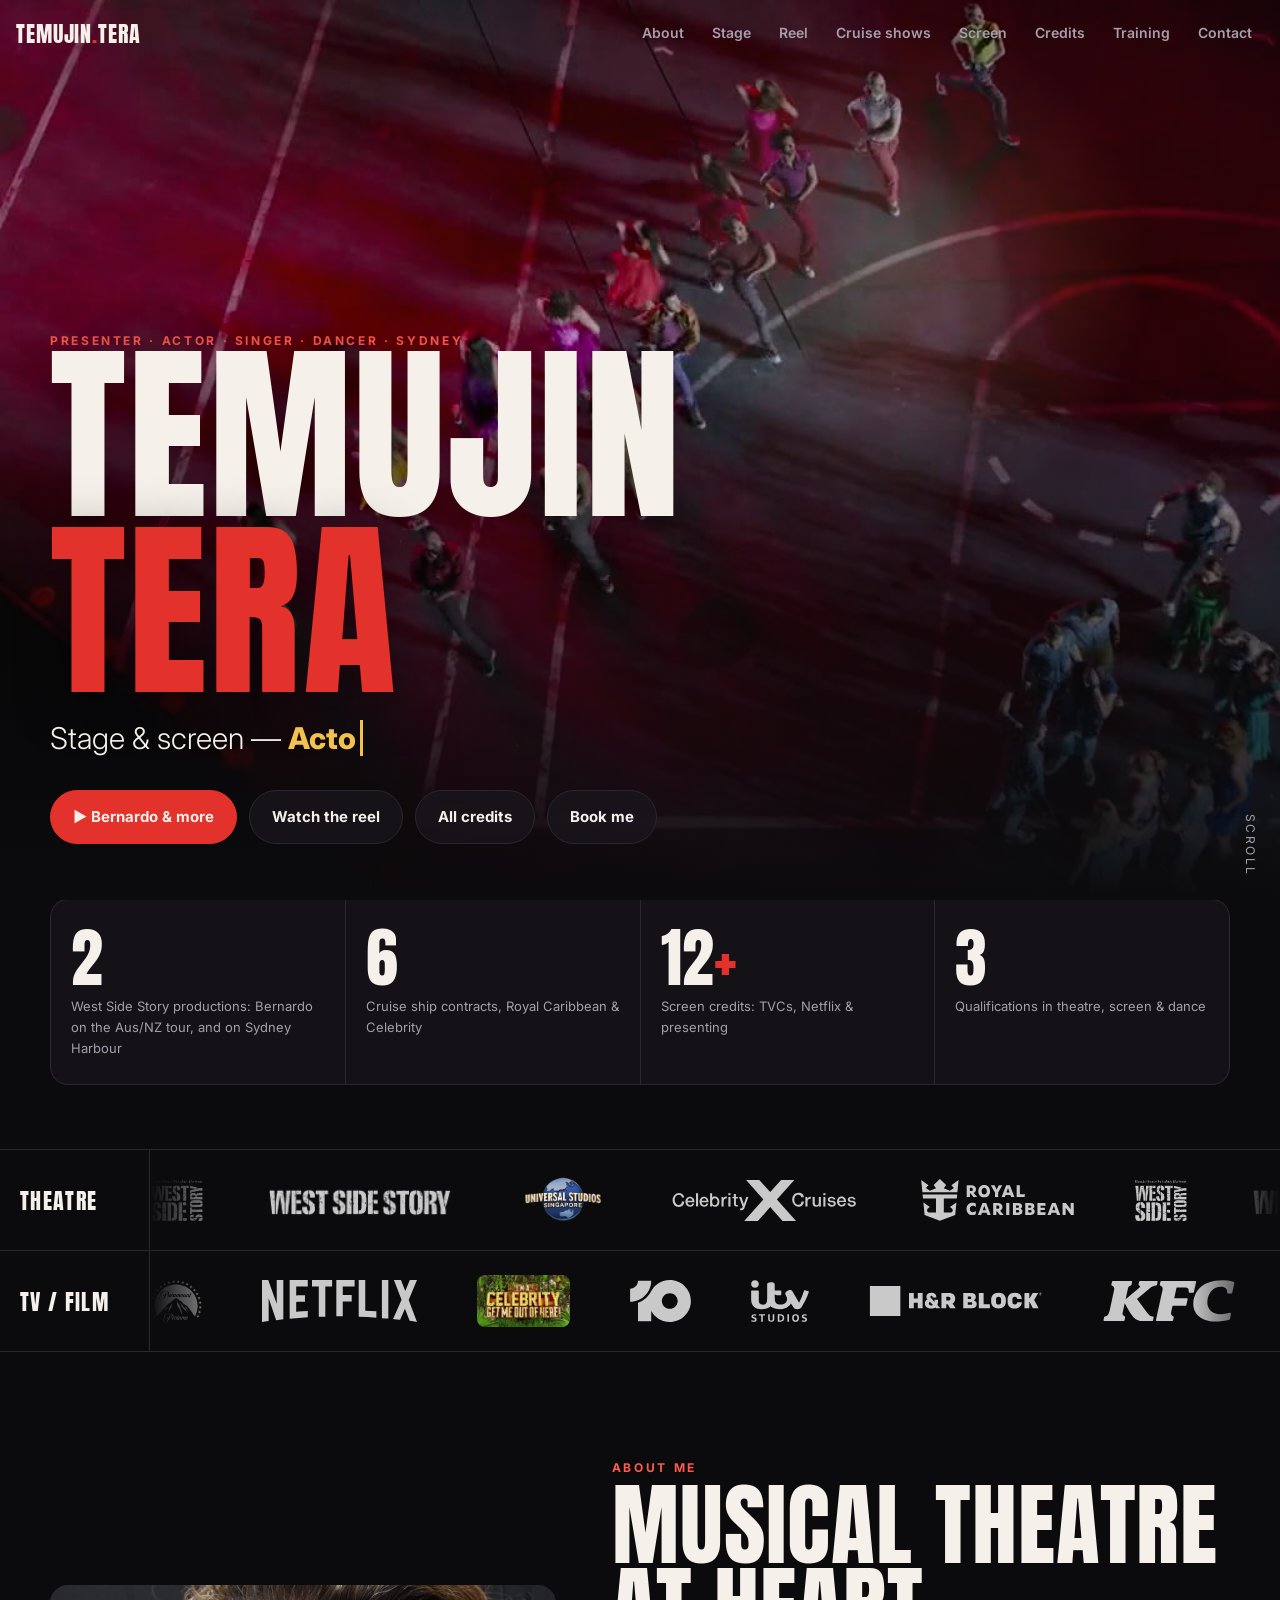
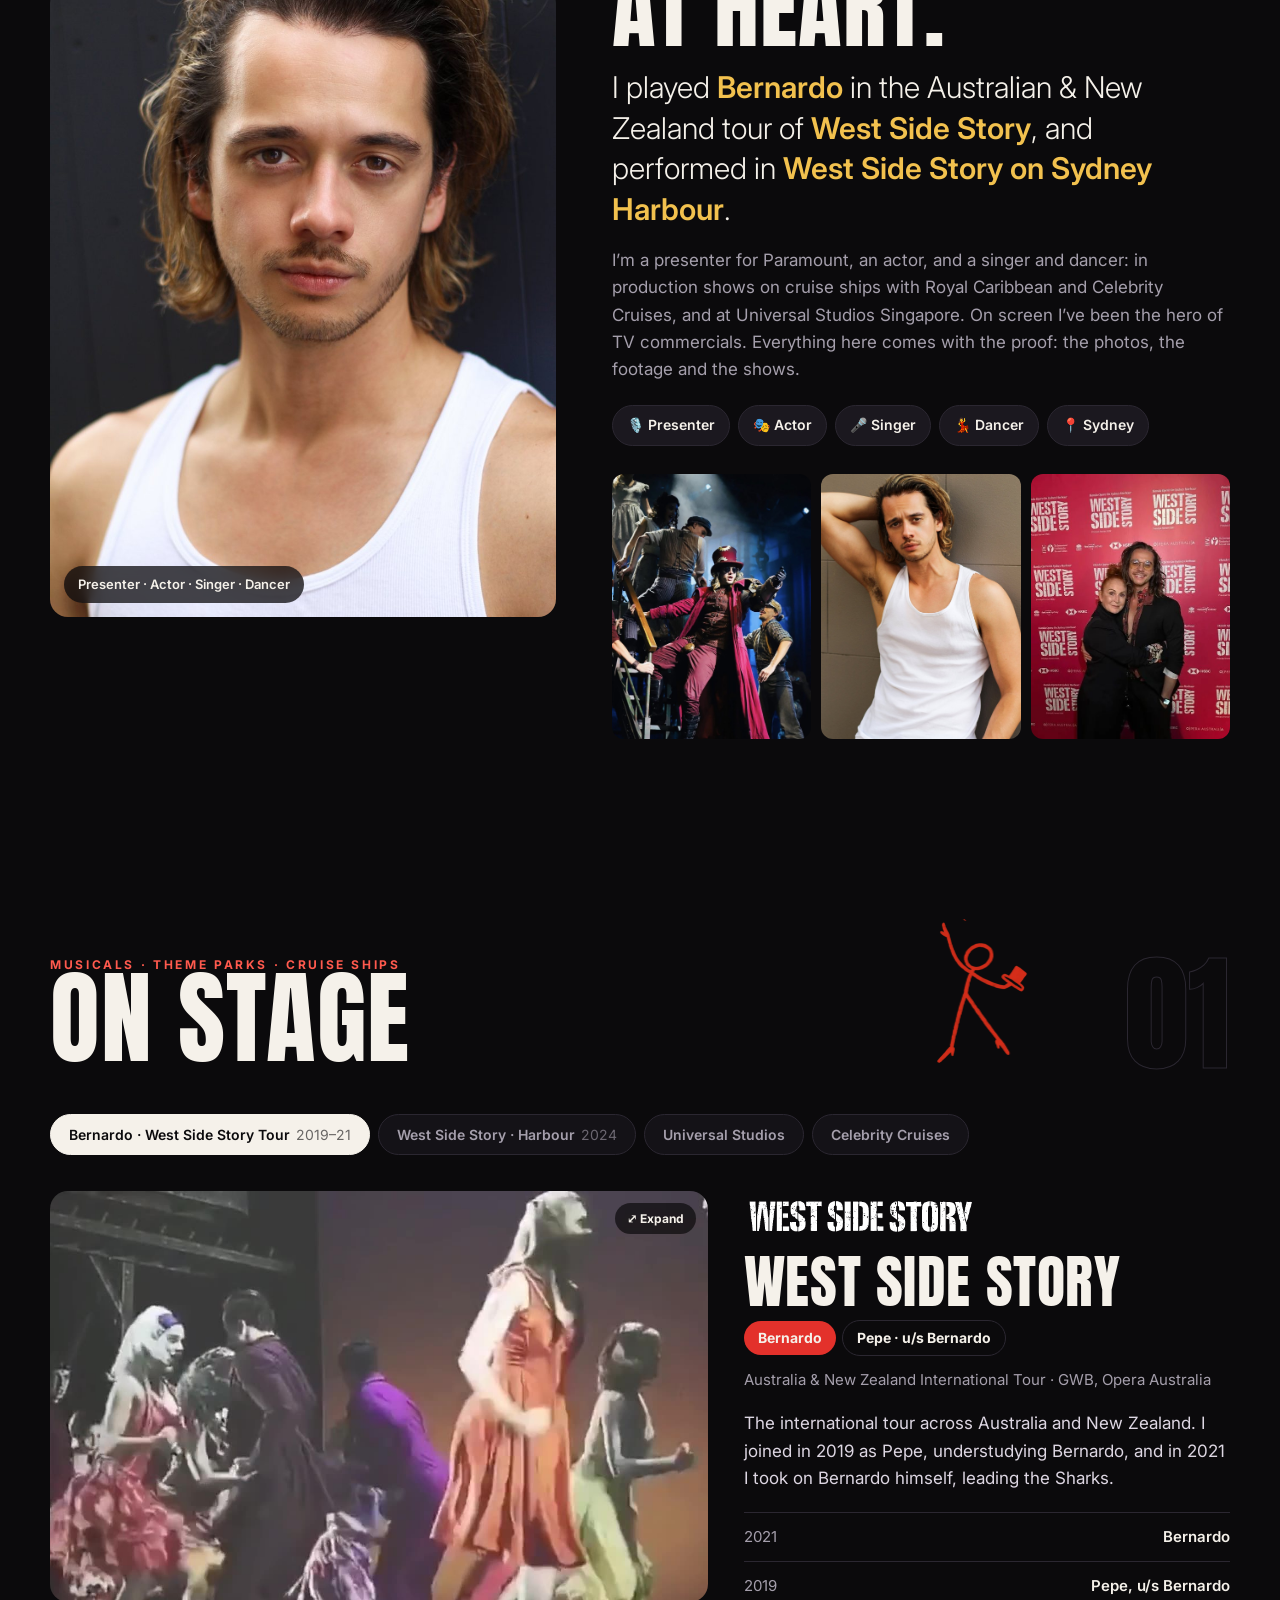
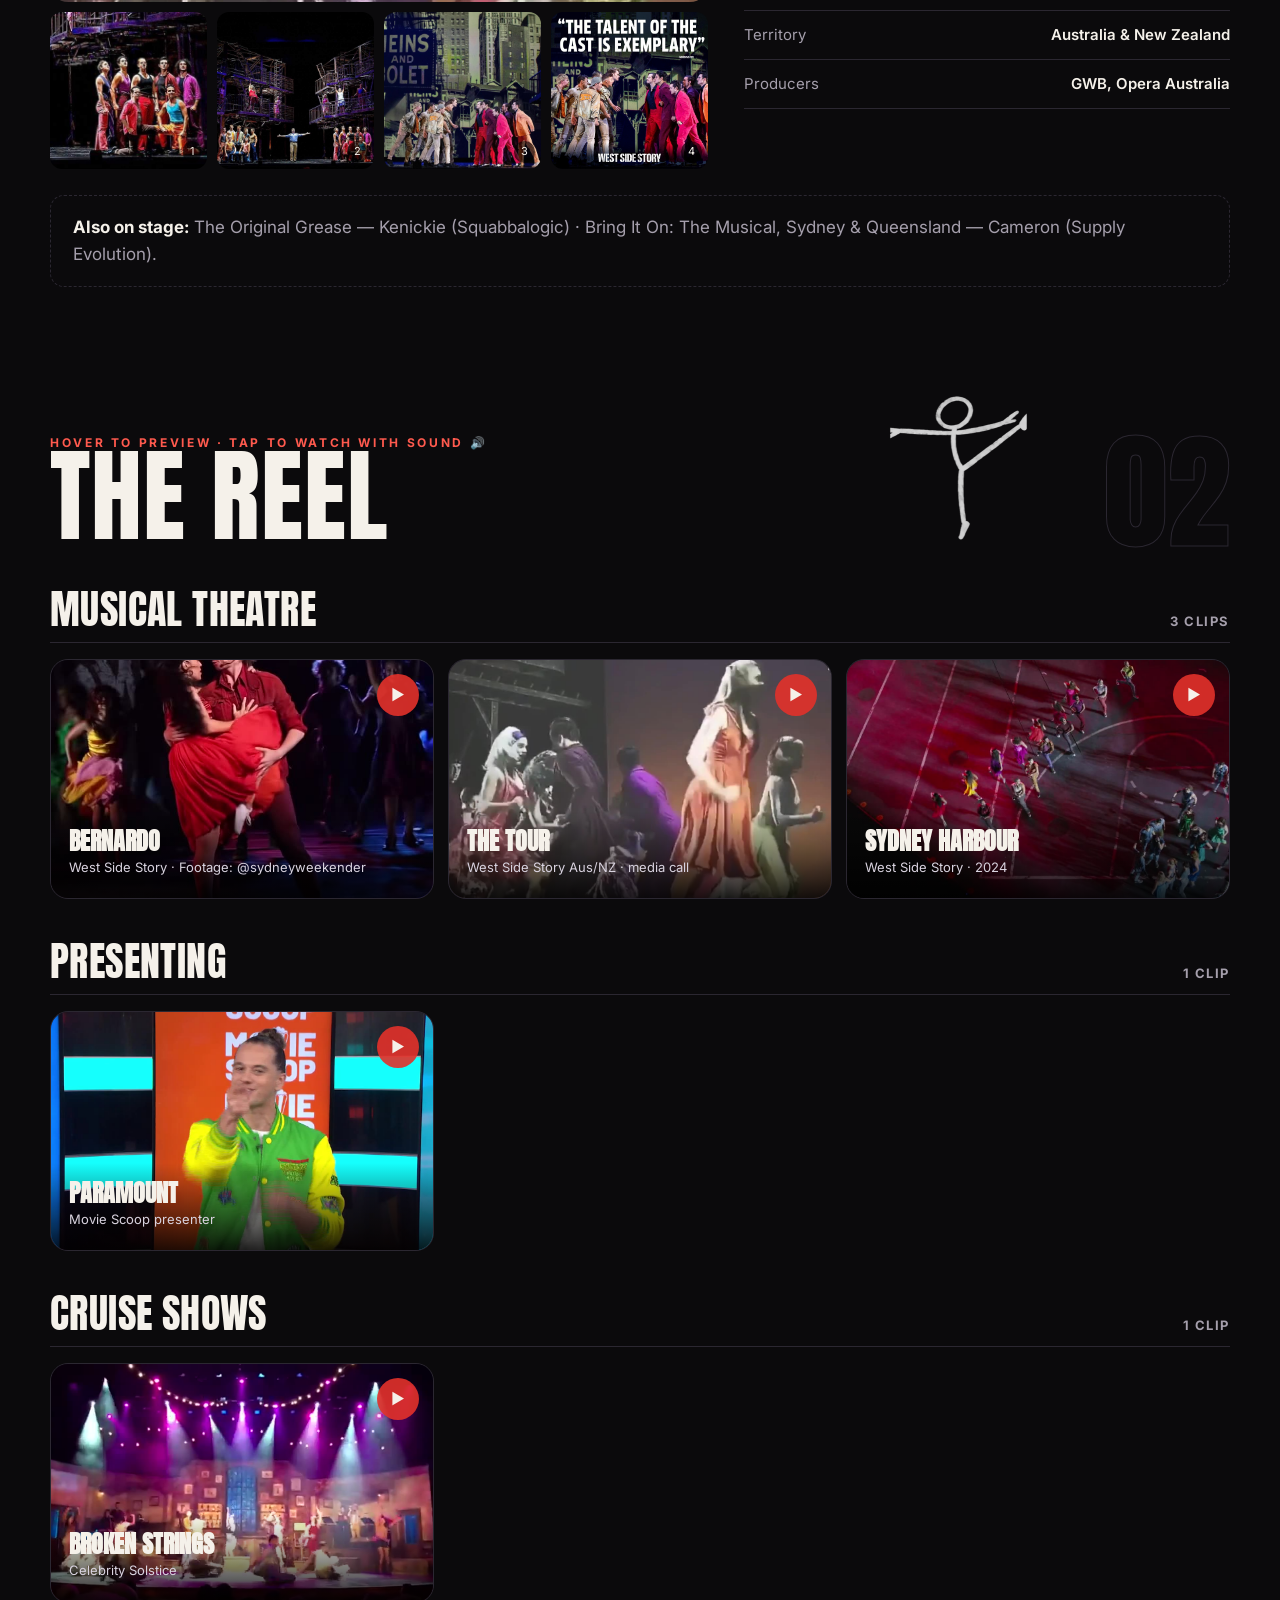
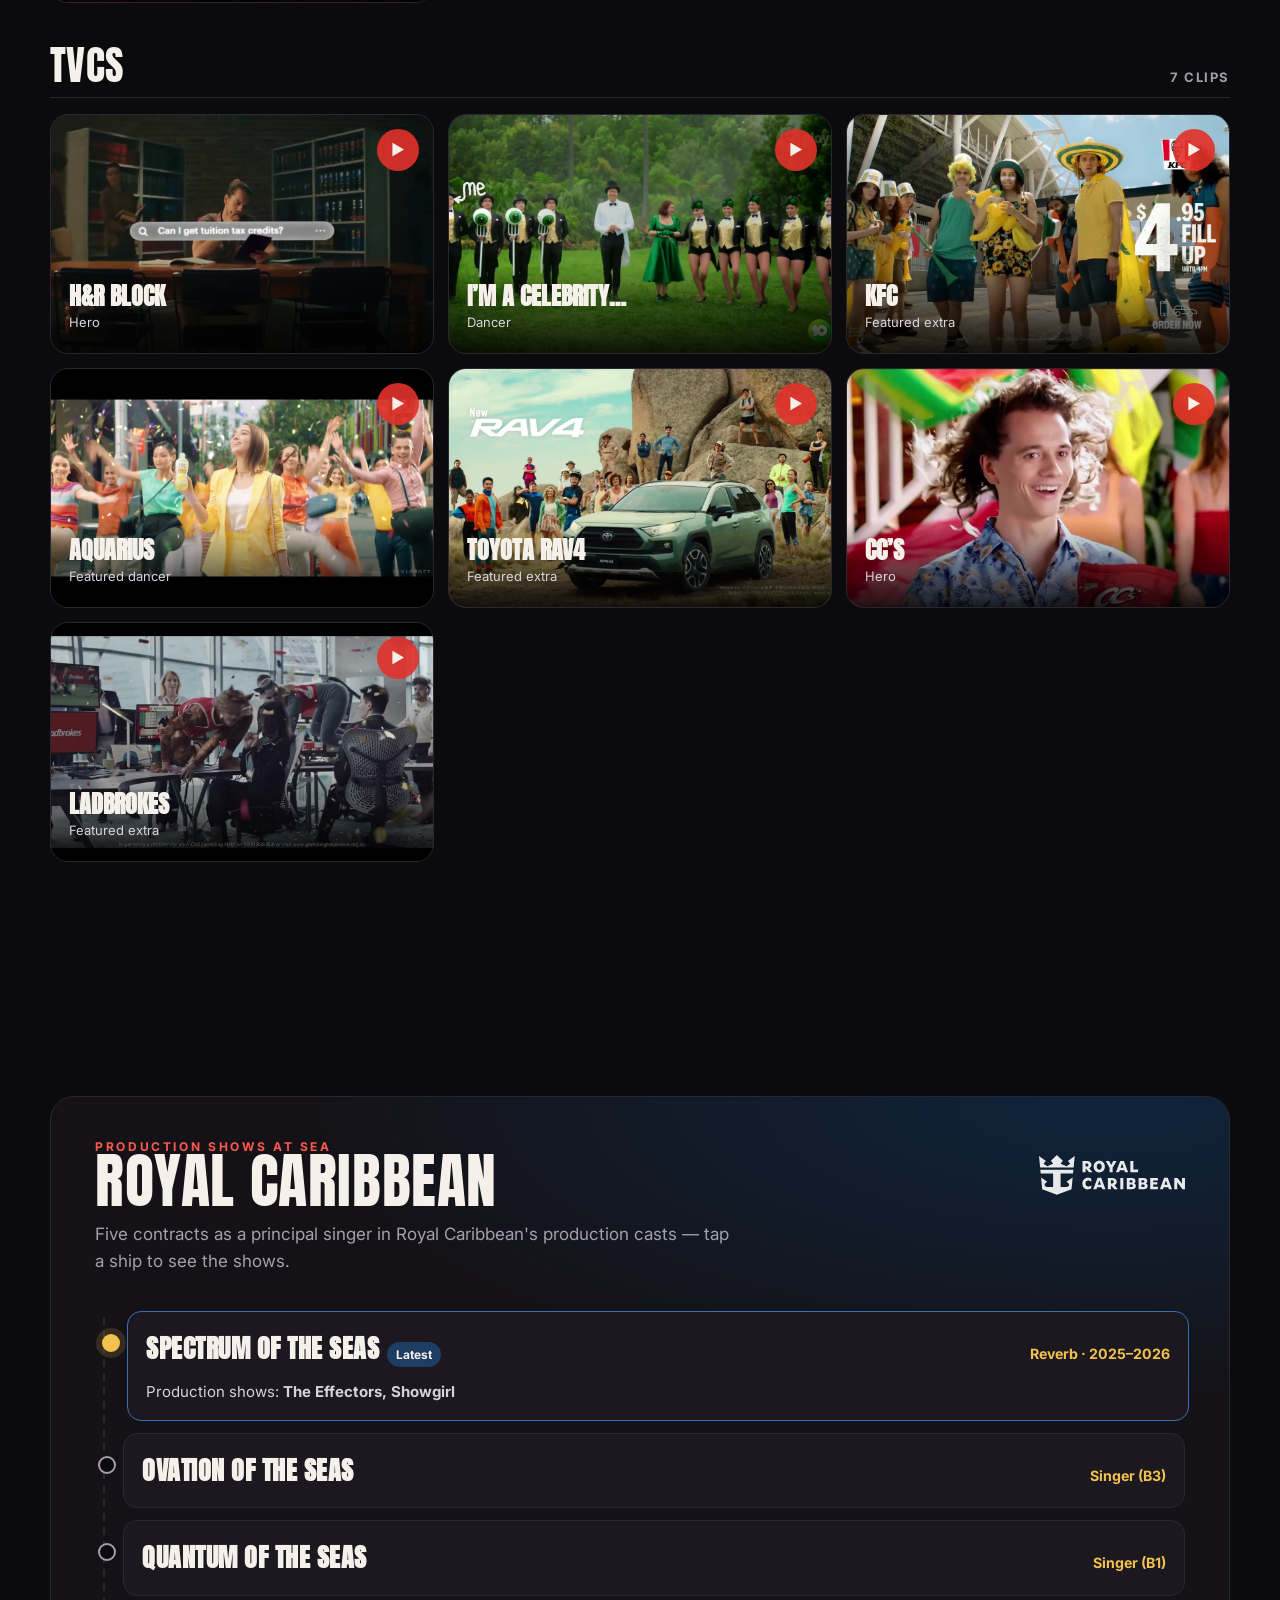
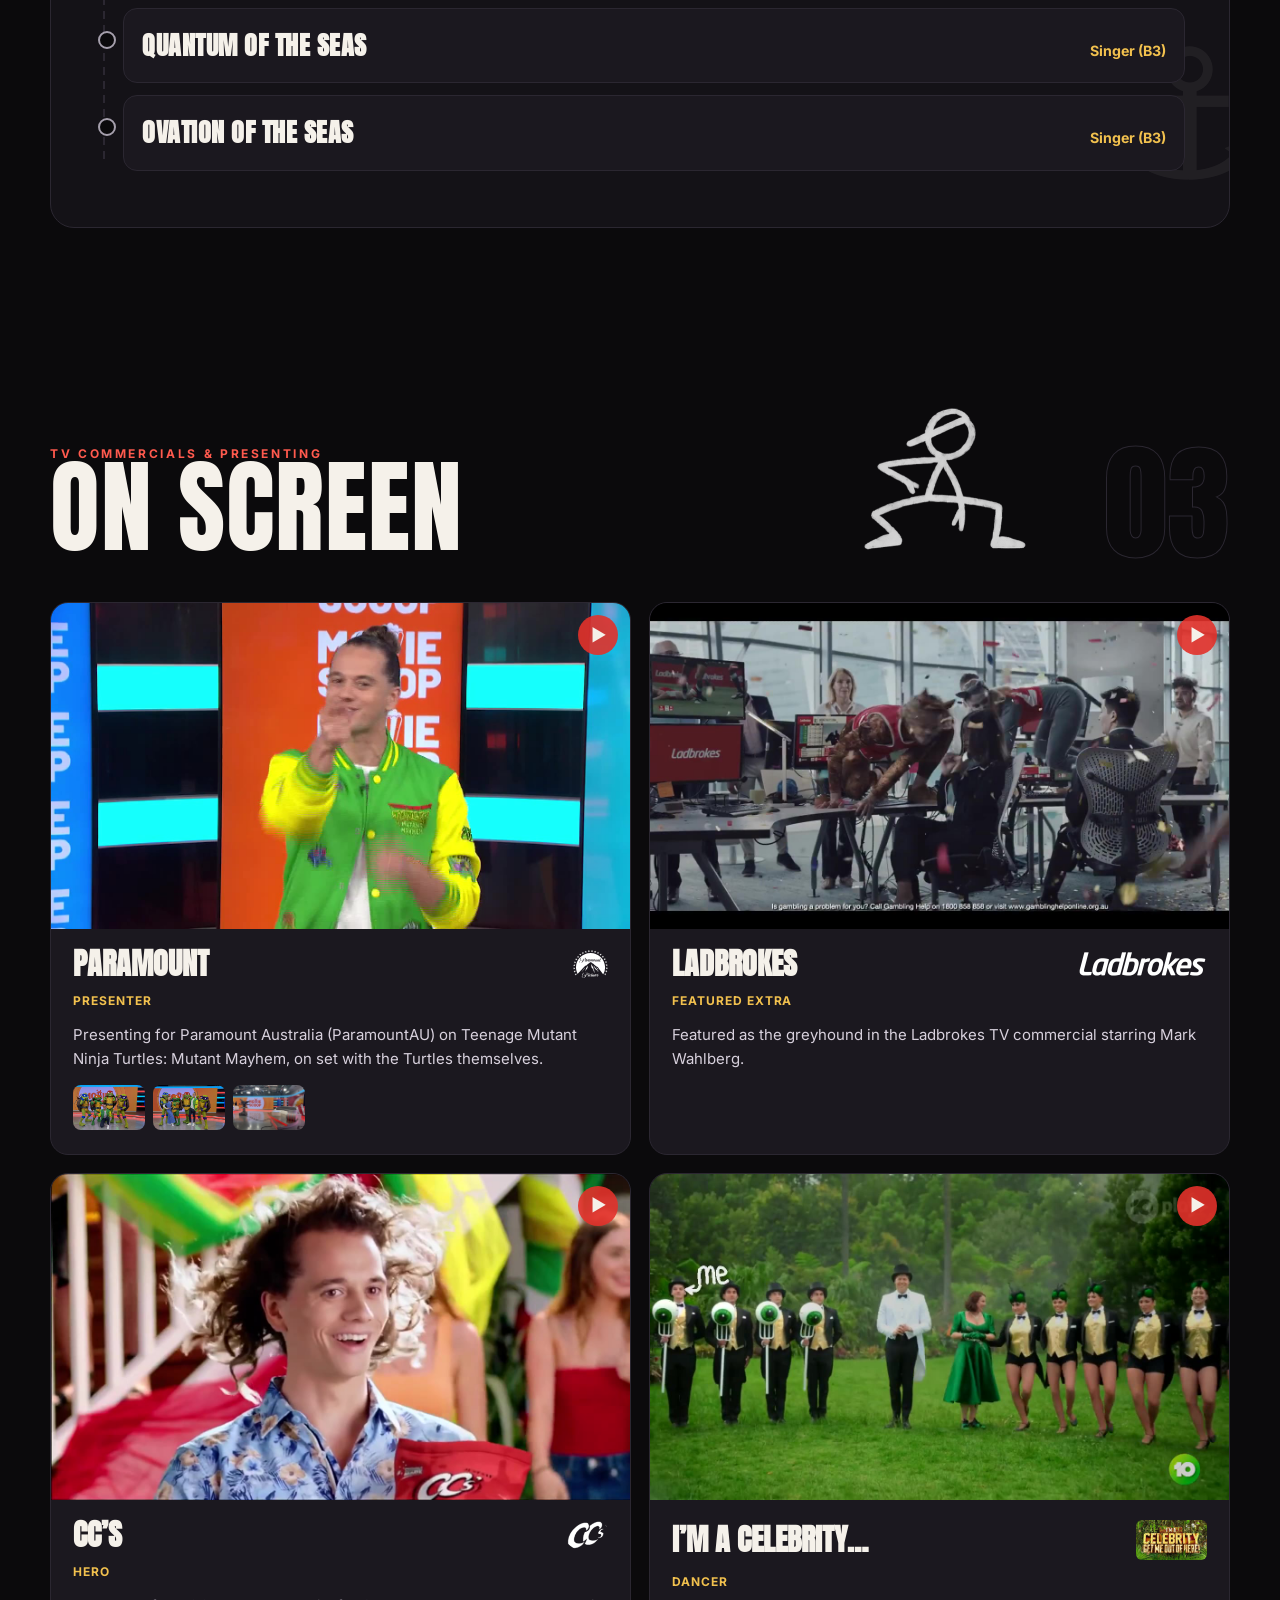
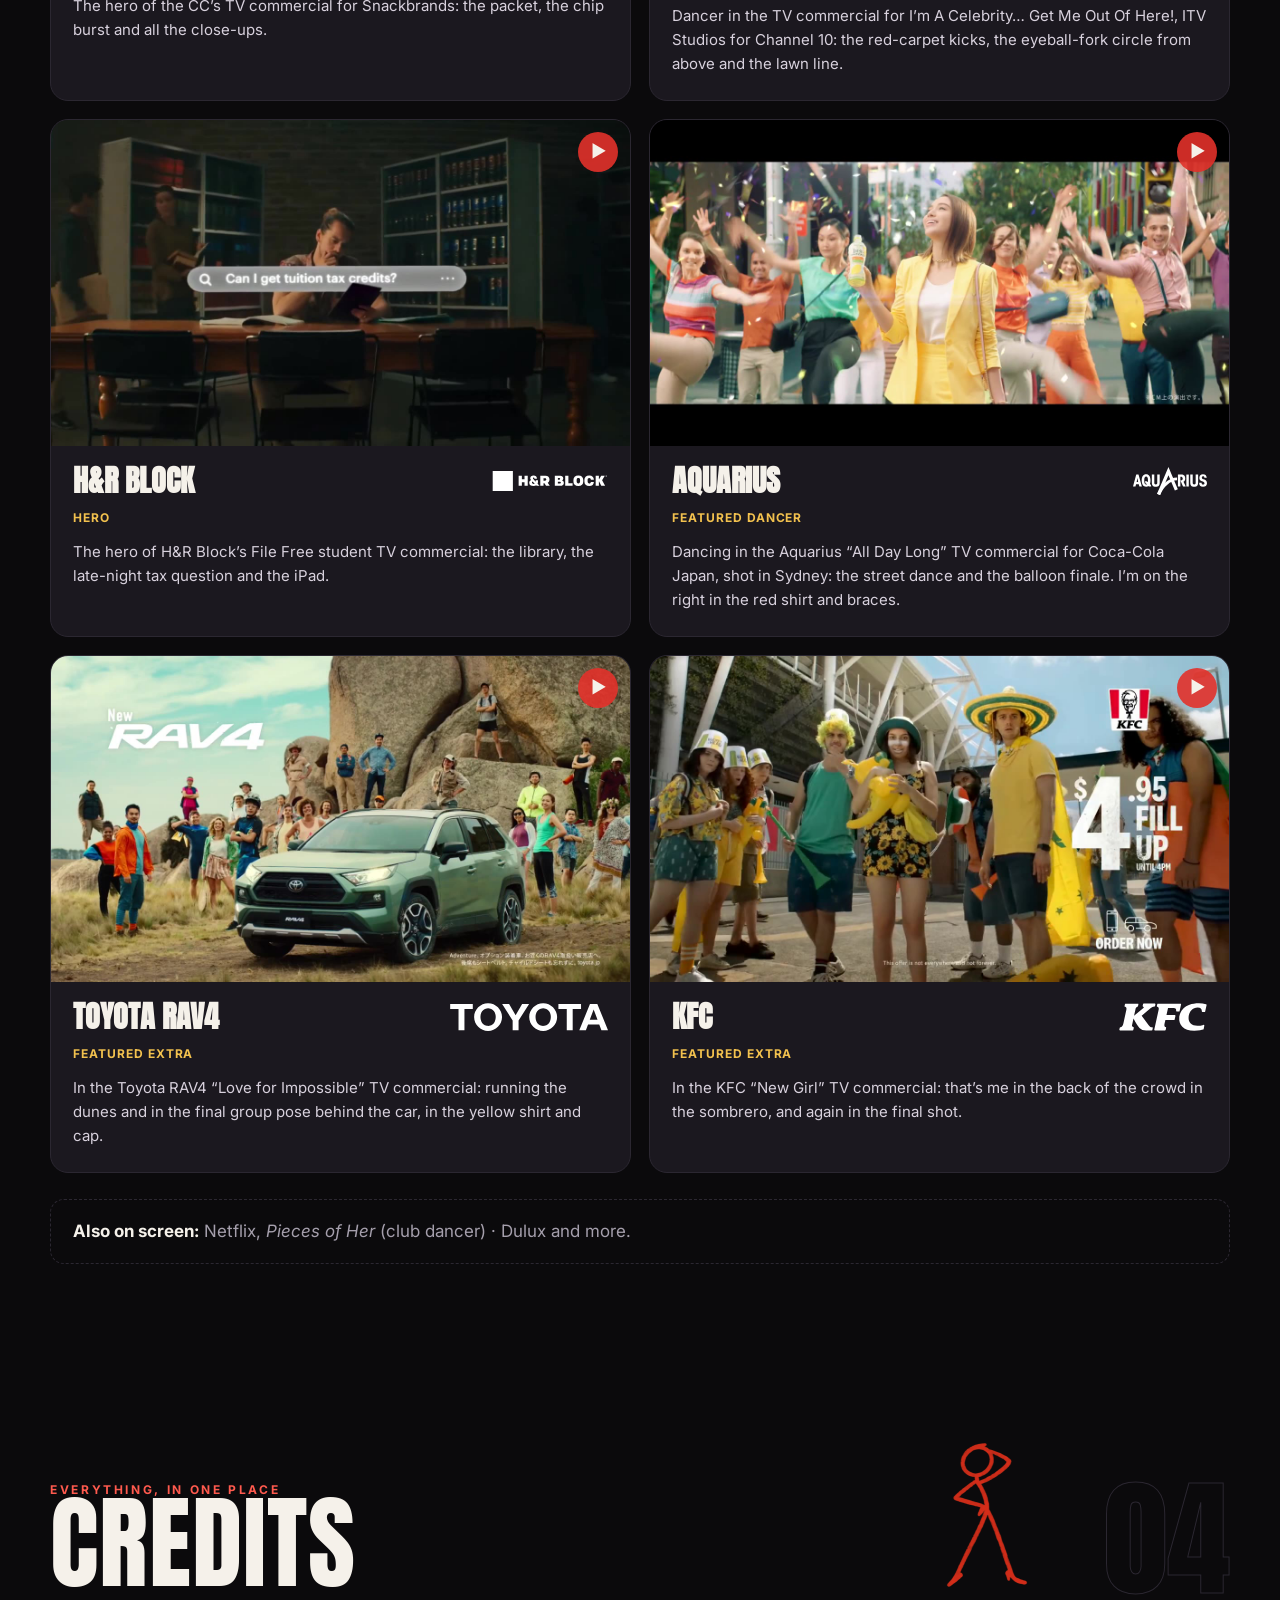
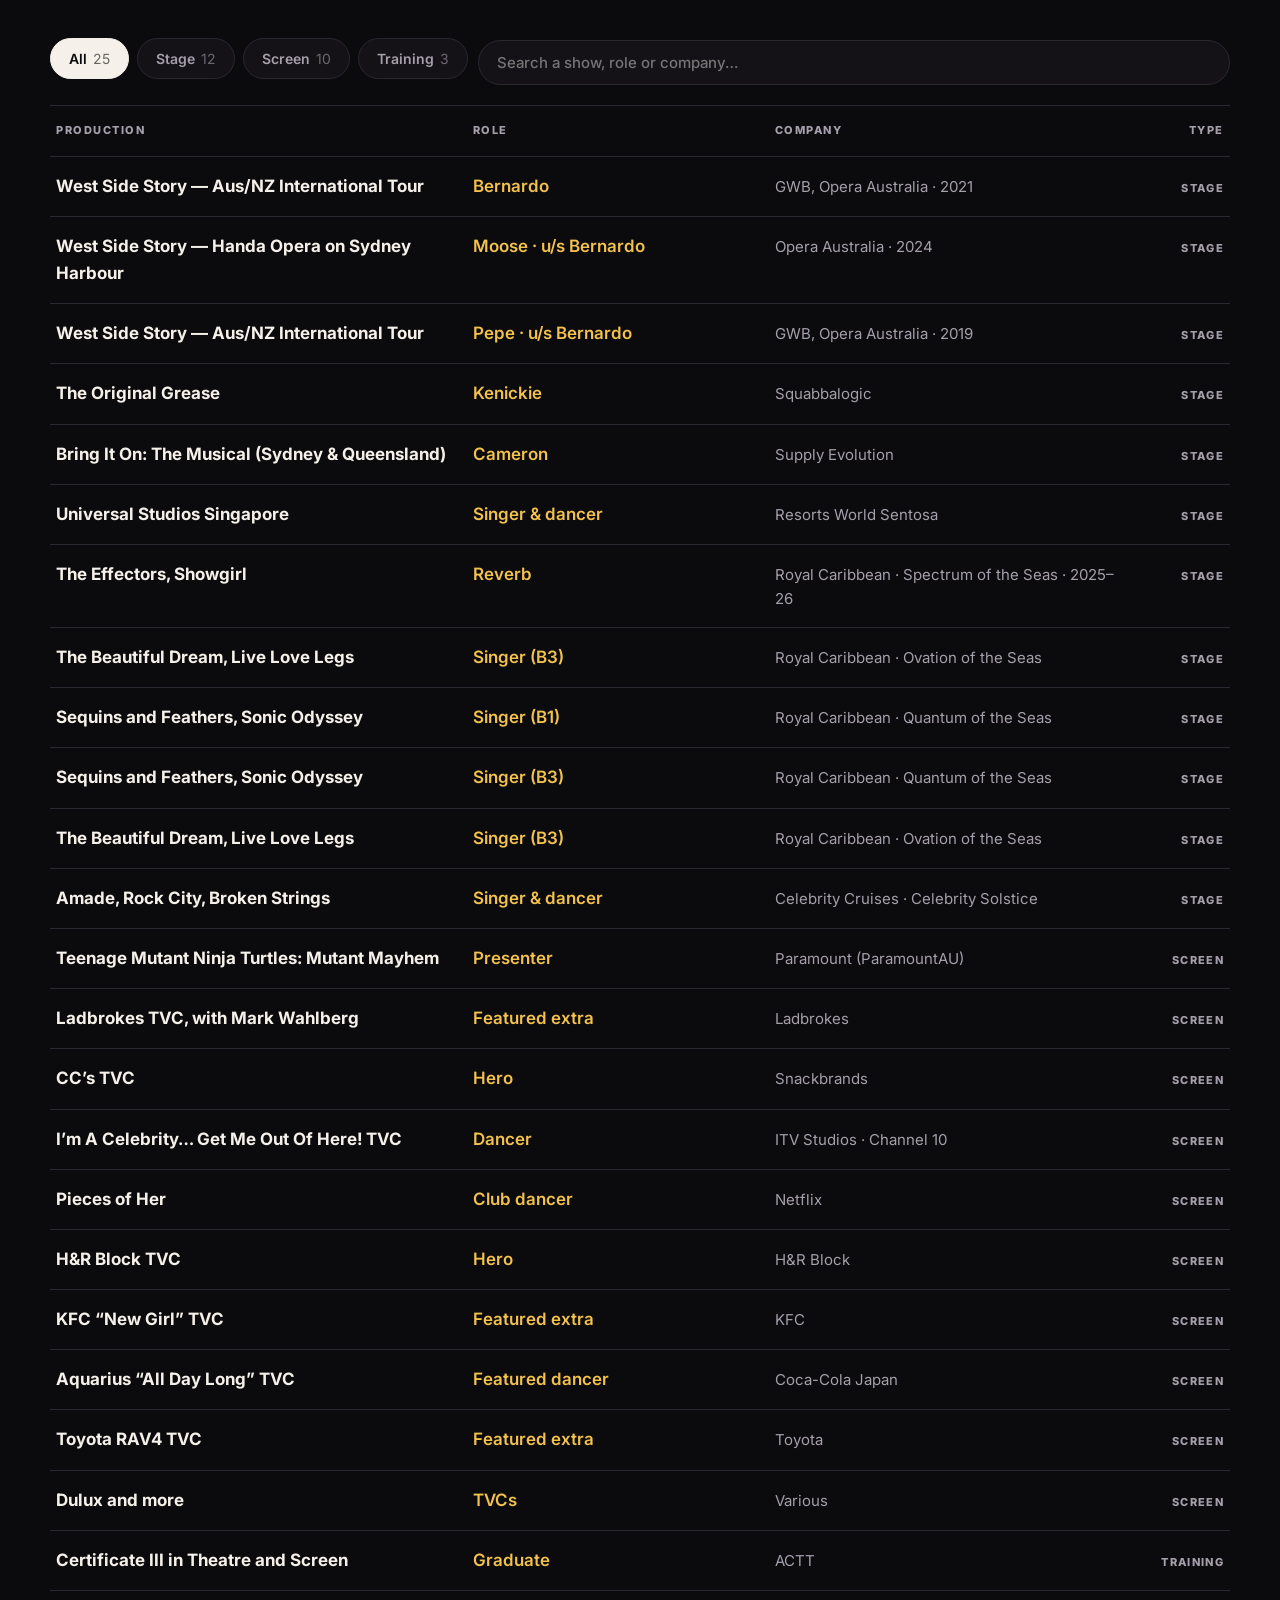
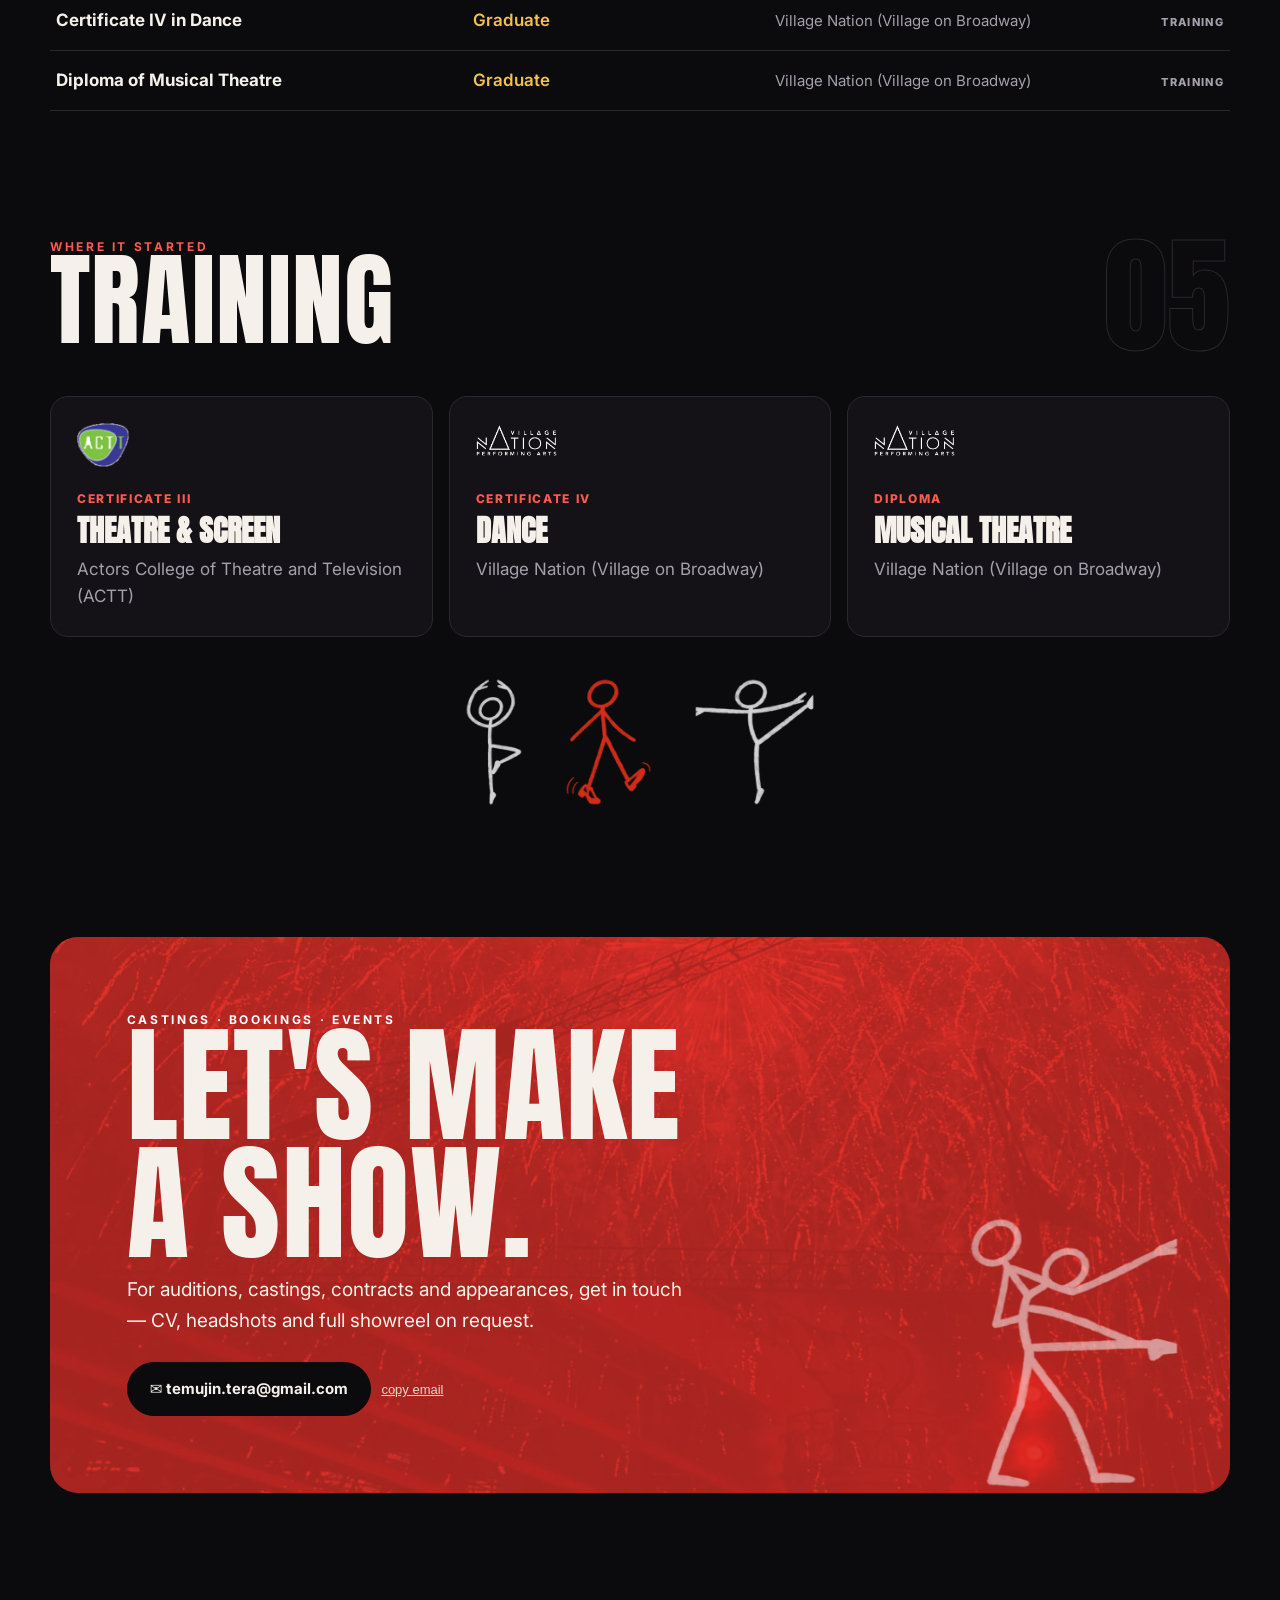
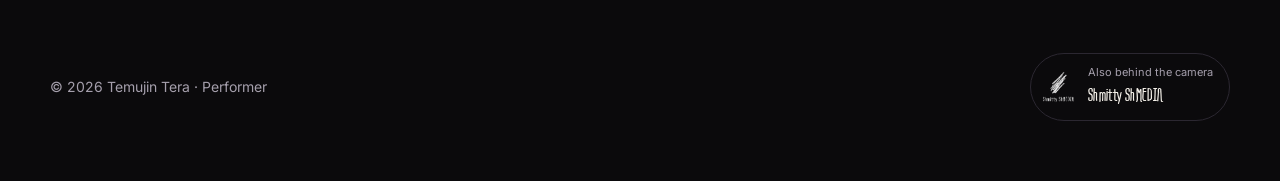
==== index.html @ a42e6fc9 "Add files via upload" ====
<!doctype html>
<html lang="en">
<head>
<meta charset="utf-8">
<meta name="viewport" content="width=device-width,initial-scale=1">
<title>Temujin Tera · Performer</title>
<meta name="description" content="Temujin Tera — presenter, actor, singer and dancer. Bernardo in West Side Story (Aus/NZ tour), West Side Story on Sydney Harbour, Paramount presenter, cruise ship and Universal Studios Singapore performer.">
<meta property="og:title" content="Temujin Tera · Performer">
<meta property="og:description" content="Presenter, actor, singer and dancer. Bernardo in West Side Story.">
<meta property="og:image" content="img-portrait.jpg">
<link rel="icon" href="img-portrait.jpg">
<link rel="preconnect" href="https://fonts.googleapis.com"><link rel="preconnect" href="https://fonts.gstatic.com" crossorigin>
<link href="https://fonts.googleapis.com/css2?family=Anton&family=Inter:wght@300;400;600;700;800&display=swap" rel="stylesheet">
<link rel="stylesheet" href="style.css?v=10">
</head>
<body>
<div id="progress"></div>
<nav class="top" id="nav">
  <a class="brand" href="#top">TEMUJIN<span>.</span>TERA</a>
  <button class="burger" id="burger" aria-label="Menu">☰</button>
  <div class="links" id="links">
    <a href="#about">About</a><a href="#stage">Stage</a><a href="#reel">Reel</a><a href="#sea">Cruise shows</a><a href="#screen">Screen</a><a href="#credits">Credits</a><a href="#training">Training</a><a href="#contact">Contact</a>
  </div>
</nav>

<header class="hero" id="top">
  <video autoplay muted loop playsinline poster="video-hosh3.jpg"><source src="video-hosh3.mp4" type="video-mp4"></video>
  <div class="spot" id="spot"></div>
  <div class="wrap">
    <div class="eyebrow">Presenter · Actor · Singer · Dancer · Sydney</div>
    <h1 class="disp">Temujin<br><span class="r">Tera</span></h1>
    <div class="roles">Stage &amp; screen — <b id="role">Presenter</b></div>
    <div class="hero-cta">
      <a class="btn red" href="#stage">▶ Bernardo &amp; more</a><a class="btn" href="#reel">Watch the reel</a>
      <a class="btn" href="#credits">All credits</a>
      <a class="btn" href="#contact">Book me</a>
    </div>
  </div>
  <div class="scroll-cue">Scroll</div>
</header>

<div class="wrap">
  <div class="stats rv">
    <div class="stat"><div class="n"><span data-count="2">0</span></div><div class="l">West Side Story productions: Bernardo on the Aus/NZ tour, and on Sydney Harbour</div></div>
    <div class="stat"><div class="n"><span data-count="6">0</span></div><div class="l">Cruise ship contracts, Royal Caribbean &amp; Celebrity</div></div>
    <div class="stat"><div class="n"><span data-count="12">0</span><i>+</i></div><div class="l">Screen credits: TVCs, Netflix &amp; presenting</div></div>
    <div class="stat"><div class="n"><span data-count="3">0</span></div><div class="l">Qualifications in theatre, screen &amp; dance</div></div>
  </div>
</div>

<section class="logos" aria-label="Worked with">
  <div class="lrow"><div class="lname">Theatre</div><div class="marquee"><div class="track" id="trackTheatre"></div></div></div>
  <div class="lrow"><div class="lname">TV / Film</div><div class="marquee"><div class="track rev" id="trackScreen"></div></div></div>
</section>

<section id="about">
  <div class="wrap about">
    <div class="pic rv"><img src="img-portrait.jpg" alt="Temujin Tera headshot"><div class="tag">Presenter · Actor · Singer · Dancer</div></div>
    <div class="rv">
      <div class="eyebrow">About me</div>
      <h2 class="disp" style="font-size:clamp(48px,7vw,92px);margin-top:10px">Musical theatre<br>at heart.</h2>
      <p class="lead">I played <em>Bernardo</em> in the Australian &amp; New Zealand tour of <em>West Side Story</em>, and performed in <em>West Side Story on Sydney Harbour</em>.</p>
      <p class="mute">I’m a presenter for Paramount, an actor, and a singer and dancer: in production shows on cruise ships with Royal Caribbean and Celebrity Cruises, and at Universal Studios Singapore. On screen I’ve been the hero of TV commercials. Everything here comes with the proof: the photos, the footage and the shows.</p>
      <div class="chips"><span class="chip">🎙️ Presenter</span><span class="chip">🎭 Actor</span><span class="chip">🎤 Singer</span><span class="chip">💃 Dancer</span><span class="chip">📍 Sydney</span></div>
      <div class="trio">
        <button data-lb="about" data-src="img-stage.jpg" data-cap="On stage"><img src="img-stage.jpg" alt="On stage" loading="lazy"></button>
        <button data-lb="about" data-src="img-body.jpg" data-cap="Body shot"><img src="img-body.jpg" alt="Temujin Tera body shot" loading="lazy"></button>
        <button data-lb="about" data-src="img-event.jpg" data-cap="Performing at an event"><img src="img-event.jpg" alt="Performing at an event" loading="lazy"></button>
      </div>
    </div>
  </div>
</section>

<section id="stage">
  <div class="wrap">
    <div class="sec-head rv"><div><div class="eyebrow">Musicals · theme parks · cruise ships</div><h2 class="disp">On stage</h2></div><img class="fig red" src="fig-musical-theatre.png" alt=""><div class="idx">01</div></div>
    <div class="tabs rv" id="tabs"></div>
    <div id="chapters"></div>
    <div class="also rv"><b>Also on stage:</b> The Original Grease — Kenickie (Squabbalogic) · Bring It On: The Musical, Sydney &amp; Queensland — Cameron (Supply Evolution).</div>
  </div>
</section>

<section id="reel" style="padding-top:40px">
  <div class="wrap">
    <div class="sec-head rv"><div><div class="eyebrow">Hover to preview · tap to watch with sound 🔊</div><h2 class="disp">The reel</h2></div><img class="fig" src="fig-jazz-tech.png" alt=""><div class="idx">02</div></div>
    <div id="reelGrid"></div>
  </div>
</section>

<section id="sea" style="padding-top:0">
  <div class="wrap">
    <div class="ships rv">
      <div class="wave">⚓</div>
      <div class="top"><div><div class="eyebrow">Production shows at sea</div><h3 class="disp">Royal Caribbean</h3></div><img class="rci" src="logo-royal-caribbean.svg" alt="Royal Caribbean International"></div>
      <p class="mute" style="max-width:640px;margin-top:12px">Five contracts as a principal singer in Royal Caribbean's production casts — tap a ship to see the shows.</p>
      <div class="voyage" id="voyage"></div>
    </div>
  </div>
</section>

<section id="screen">
  <div class="wrap">
    <div class="sec-head rv"><div><div class="eyebrow">TV commercials &amp; presenting</div><h2 class="disp">On screen</h2></div><img class="fig" src="fig-hip-hop.png" alt=""><div class="idx">03</div></div>
    <div class="screen-grid" id="screenGrid"></div>
    <div class="also rv"><b>Also on screen:</b> Netflix, <i>Pieces of Her</i> (club dancer) · Dulux and more.</div>
  </div>
</section>

<section id="credits">
  <div class="wrap">
    <div class="sec-head rv"><div><div class="eyebrow">Everything, in one place</div><h2 class="disp">Credits</h2></div><img class="fig red" src="fig-intro-model-pose.png" alt=""><div class="idx">04</div></div>
    <div class="ctools rv">
      <div class="tabs" id="cfilter" style="margin:0"></div>
      <input id="csearch" type="search" placeholder="Search a show, role or company…" aria-label="Search credits">
    </div>
    <div class="ctable rv" id="ctable"></div>
  </div>
</section>

<section id="training" style="padding-top:20px">
  <div class="wrap">
    <div class="sec-head rv"><div><div class="eyebrow">Where it started</div><h2 class="disp">Training</h2></div><div class="idx">05</div></div>
    <div class="train">
      <div class="tcard rv"><img src="logo-actt.png" alt="ACTT"><div class="lv">Certificate III</div><h4>Theatre &amp; Screen</h4><p class="mute">Actors College of Theatre and Television (ACTT)</p></div>
      <div class="tcard rv"><img src="logo-village-nation-white.png" alt="Village Nation"><div class="lv">Certificate IV</div><h4>Dance</h4><p class="mute">Village Nation (Village on Broadway)</p></div>
      <div class="tcard rv"><img src="logo-village-nation-white.png" alt="Village Nation"><div class="lv">Diploma</div><h4>Musical Theatre</h4><p class="mute">Village Nation (Village on Broadway)</p></div>
    </div>
    <div class="train-figs"><img class="fig" src="fig-ballet.png" alt=""><img class="fig red" src="fig-tap.png" alt="" style="animation-delay:-1.5s"><img class="fig" src="fig-jazz-tech.png" alt="" style="animation-delay:-3s"></div>
  </div>
</section>

<section id="contact" style="padding-top:20px">
  <div class="wrap">
    <div class="contact rv">
      <img class="bg" src="img-hosh-fireworks.jpg" alt=""><img class="fig" src="fig-partnering.png" alt="">
      <div class="eyebrow" style="color:#fff">Castings · bookings · events</div>
      <h2 class="disp">Let's make<br>a show.</h2>
      <p>For auditions, castings, contracts and appearances, get in touch — CV, headshots and full showreel on request.</p>
      <a class="btn" href="mailto:temujin.tera@gmail.com?subject=Booking%20enquiry">✉ temujin.tera@gmail.com</a><button class="copy" id="copy">copy email</button>
    </div>
  </div>
</section>

<footer>
  <div class="wrap foot">
    <div>© <span id="yr"></span> Temujin Tera · Performer</div>
    <a class="shm" href="https://www.shmittyshmedia.com" target="_blank" rel="noopener"><img src="logo-shmitty-shmedia-white.png" alt="Shmitty ShMEDIA logo"><span><small>Also behind the camera</small><b>Shmitty ShMEDIA</b></span></a>
  </div>
</footer>

<div class="lb" id="lb" role="dialog" aria-modal="true">
  <div class="count" id="lbCount"></div>
  <button class="x" id="lbX" aria-label="Close">✕</button>
  <button class="nv p" id="lbP" aria-label="Previous">‹</button>
  <div class="stagebox" id="lbBox"></div>
  <div class="cap" id="lbCap"></div>
  <button class="nv n" id="lbN" aria-label="Next">›</button>
</div>
<div class="toast" id="toast">Email copied</div>
<script src="app.js?v=10"></script>
</body>
</html>
---- style.css ----
@font-face{font-family:"RidemyBike";src:url(font-ridemybike-bold.otf) format("opentype");font-weight:700;font-display:swap}
:root{--bg:#0b0a0c;--bg2:#141217;--card:#1b181f;--line:#2b2731;--ink:#f5f1ea;--mute:#a59fac;--red:#e3312b;--red2:#ff5a4e;--gold:#f2c14e;--r:18px;--ease:cubic-bezier(.2,.8,.2,1)}
*{box-sizing:border-box;margin:0;padding:0}
html{scroll-behavior:smooth;scroll-padding-top:72px}
body{background:var(--bg);color:var(--ink);font:400 17px/1.6 "Inter",system-ui,sans-serif;overflow-x:hidden;-webkit-font-smoothing:antialiased}
img,video{display:block;max-width:100%}
a{color:inherit}
.disp{font-family:"Anton",Impact,sans-serif;font-weight:400;text-transform:uppercase;letter-spacing:.01em;line-height:.92}
.wrap{width:min(1180px,100% - 32px);margin-inline:auto}
.eyebrow{font:700 12px/1 "Inter";letter-spacing:.22em;text-transform:uppercase;color:var(--red2)}
.mute{color:var(--mute)}
/* progress + nav */
#progress{position:fixed;top:0;left:0;height:3px;width:0;background:linear-gradient(90deg,var(--red),var(--gold));z-index:60}
nav.top{position:fixed;inset:0 0 auto;z-index:50;display:flex;align-items:center;justify-content:space-between;padding:14px 16px;transition:background .3s,backdrop-filter .3s}
nav.top.solid{background:rgba(11,10,12,.78);backdrop-filter:blur(14px);border-bottom:1px solid var(--line)}
.brand{font-family:"Anton";font-size:22px;letter-spacing:.04em;text-decoration:none}
.brand span{color:var(--red)}
.links{display:flex;gap:4px}
.links a{text-decoration:none;font-size:14px;font-weight:600;padding:8px 12px;border-radius:99px;color:var(--mute);transition:.2s}
.links a:hover,.links a.on{color:var(--ink);background:var(--card)}
.burger{display:none;background:none;border:0;color:var(--ink);font-size:26px;cursor:pointer}
@media(max-width:820px){.links{position:fixed;inset:60px 12px auto;flex-direction:column;background:var(--bg2);border:1px solid var(--line);border-radius:var(--r);padding:10px;transform:translateY(-12px);opacity:0;pointer-events:none;transition:.25s var(--ease)}.links.open{transform:none;opacity:1;pointer-events:auto}.links a{font-size:17px;padding:12px 14px}.burger{display:block}}
/* hero */
.hero{position:relative;min-height:100svh;display:grid;align-items:end;overflow:hidden;isolation:isolate}
.hero video{position:absolute;inset:0;width:100%;height:100%;object-fit:cover;z-index:-3;filter:saturate(1.1) contrast(1.05)}
.hero:before{content:"";position:absolute;inset:0;z-index:-2;background:linear-gradient(180deg,rgba(11,10,12,.35) 0%,rgba(11,10,12,.2) 40%,var(--bg) 100%)}
.spot{position:absolute;inset:0;z-index:-1;pointer-events:none;background:radial-gradient(420px circle at var(--x,70%) var(--y,30%),rgba(255,214,150,.18),transparent 60%);mix-blend-mode:screen}
.hero .wrap{padding:120px 0 56px}
.hero h1{font-size:clamp(68px,15vw,210px);text-shadow:0 10px 50px rgba(0,0,0,.5)}
.hero h1 .r{color:var(--red);display:inline-block}
.roles{margin-top:14px;font-size:clamp(20px,3vw,30px);font-weight:300;min-height:1.5em}
.roles b{font-weight:800;color:var(--gold);border-right:3px solid var(--gold);padding-right:4px;animation:blink 1s steps(1) infinite}
@keyframes blink{50%{border-color:transparent}}
.hero-cta{display:flex;gap:12px;flex-wrap:wrap;margin-top:28px}
.btn{display:inline-flex;align-items:center;gap:10px;padding:14px 22px;border-radius:99px;font-weight:700;font-size:15px;text-decoration:none;border:1px solid var(--line);background:rgba(27,24,31,.7);backdrop-filter:blur(8px);cursor:pointer;color:var(--ink);transition:.25s var(--ease)}
.btn:hover{transform:translateY(-2px);border-color:var(--mute)}
.btn.red{background:var(--red);border-color:var(--red)}
.btn.red:hover{background:var(--red2)}
.scroll-cue{position:absolute;right:20px;bottom:24px;font-size:12px;letter-spacing:.2em;text-transform:uppercase;writing-mode:vertical-rl;color:var(--mute)}
/* stats */
.stats{display:grid;grid-template-columns:repeat(4,1fr);gap:1px;background:var(--line);border:1px solid var(--line);border-radius:var(--r);overflow:hidden;margin-top:-1px}
.stat{background:var(--bg2);padding:26px 20px}
.stat .n{font-family:"Anton";font-size:clamp(40px,6vw,64px);line-height:1;color:var(--ink)}
.stat .n i{font-style:normal;color:var(--red)}
.stat .l{font-size:13px;color:var(--mute);margin-top:6px}
@media(max-width:700px){.stats{grid-template-columns:repeat(2,1fr)}}
/* logo rows */
.logos{margin:64px 0 0;padding:0;border-block:1px solid var(--line)}
.lrow{display:grid;grid-template-columns:150px 1fr;align-items:center;border-bottom:1px solid var(--line)}
.lrow:last-child{border-bottom:0}
.lname{font-family:"Anton";text-transform:uppercase;font-size:22px;letter-spacing:.06em;padding:0 20px;color:var(--ink);border-right:1px solid var(--line);align-self:stretch;display:flex;align-items:center}
.marquee{overflow:hidden;padding:24px 0;mask-image:linear-gradient(90deg,transparent,#000 8%,#000 92%,transparent)}
.track{display:flex;gap:60px;width:max-content;animation:mq 45s linear infinite;align-items:center}
.track.rev{animation-direction:reverse;animation-duration:55s}
.marquee:hover .track{animation-play-state:paused}
.track img{height:42px;width:auto;max-width:190px;object-fit:contain;filter:brightness(0) invert(1);opacity:.78;transition:opacity .3s,transform .3s}
.track img:hover{opacity:1;transform:scale(1.06)}
.track img.badge{filter:none;height:52px;border-radius:8px;opacity:.95}
@keyframes mq{to{transform:translateX(-50%)}}
@media(max-width:700px){.lrow{grid-template-columns:1fr}.lname{border-right:0;border-bottom:1px solid var(--line);padding:12px 16px;font-size:18px}.track img{height:32px}.track img.badge{height:40px}}
/* sections */
section{padding:110px 0}
.sec-head{display:grid;grid-template-columns:1fr auto;align-items:end;gap:20px;margin-bottom:48px}
.sec-head h2{font-size:clamp(46px,8vw,104px)}
.sec-head .idx{font-family:"Anton";font-size:clamp(60px,10vw,140px);color:transparent;-webkit-text-stroke:1px var(--line);line-height:.8}
/* about */
.about{display:grid;grid-template-columns:.9fr 1.1fr;gap:56px;align-items:center}
.about .pic{position:relative;border-radius:var(--r);overflow:hidden;aspect-ratio:4/5}
.about .pic img{width:100%;height:100%;object-fit:cover;transition:transform 1.2s var(--ease)}
.about .pic:hover img{transform:scale(1.04)}
.about .tag{position:absolute;left:14px;bottom:14px;background:rgba(11,10,12,.75);backdrop-filter:blur(8px);padding:8px 14px;border-radius:99px;font-size:13px;font-weight:600}
.about p.lead{font-size:clamp(22px,2.6vw,30px);line-height:1.35;font-weight:300;margin:18px 0}
.about p.lead em{font-style:normal;color:var(--gold);font-weight:600}
.chips{display:flex;flex-wrap:wrap;gap:8px;margin-top:22px}
.chip{padding:8px 14px;border-radius:99px;border:1px solid var(--line);font-size:14px;font-weight:600;background:var(--card)}
.trio{display:grid;grid-template-columns:repeat(3,1fr);gap:10px;margin-top:28px}
.trio button{all:unset;cursor:zoom-in;border-radius:12px;overflow:hidden;aspect-ratio:3/4}
.trio img{width:100%;height:100%;object-fit:cover;transition:transform .6s var(--ease)}
.trio button:hover img{transform:scale(1.06)}
@media(max-width:860px){.about{grid-template-columns:1fr;gap:32px}}
/* reel */
.reel{display:grid;grid-template-columns:repeat(4,1fr);gap:14px;grid-auto-flow:dense}
.vcard{position:relative;border-radius:var(--r);overflow:hidden;aspect-ratio:9/12;background:var(--card);cursor:pointer;border:1px solid var(--line)}
.vcard.wide{grid-column:span 2;aspect-ratio:auto}
.vcard video,.vcard>img{position:absolute;inset:0;width:100%;height:100%;object-fit:cover;transition:transform .8s var(--ease),opacity .4s}
.vcard:hover video{transform:scale(1.05)}
.vcard .cap{position:absolute;inset:auto 0 0;padding:18px;background:linear-gradient(transparent,rgba(0,0,0,.85))}
.vcard .cap b{display:block;font-family:"Anton";font-size:24px;text-transform:uppercase;line-height:1}
.vcard .cap small{color:#d9d3df;font-size:13px}
.vcard .play{position:absolute;top:14px;right:14px;width:42px;height:42px;border-radius:50%;display:grid;place-items:center;background:rgba(227,49,43,.9);font-size:15px;transition:.3s}
.vcard:hover .play{transform:scale(1.12) rotate(-8deg)}
@media(max-width:900px){.reel{grid-template-columns:repeat(2,1fr)}.vcard.wide{grid-column:span 2;aspect-ratio:16/10}}
/* chapters */
.tabs{display:flex;gap:8px;overflow-x:auto;padding-bottom:8px;margin-bottom:28px;scrollbar-width:none}
.tabs::-webkit-scrollbar{display:none}
.tab{flex:none;padding:11px 18px;border-radius:99px;border:1px solid var(--line);background:var(--bg2);color:var(--mute);font:600 14px "Inter";cursor:pointer;transition:.25s}
.tab .y{opacity:.6;margin-left:6px;font-weight:400}
.tab.on{background:var(--ink);color:var(--bg);border-color:var(--ink)}
.chapter{display:none;grid-template-columns:1.15fr .85fr;gap:36px;align-items:start;animation:in .6s var(--ease)}
.chapter.on{display:grid}
@keyframes in{from{opacity:0;transform:translateY(16px)}}
.stagev{position:relative;border-radius:var(--r);overflow:hidden;background:#000;aspect-ratio:16/10;cursor:pointer}
.stagev video{width:100%;height:100%;object-fit:cover}
.stagev.tall video{object-fit:contain;background:#000}
.stagev .credit{position:absolute;left:12px;bottom:12px;font-size:12px;background:rgba(0,0,0,.6);padding:5px 10px;border-radius:99px}
.stagev .expand{position:absolute;right:12px;top:12px;background:rgba(0,0,0,.6);border-radius:99px;padding:6px 12px;font-size:12px;font-weight:700}
.thumbs{display:grid;grid-template-columns:repeat(4,1fr);gap:10px;margin-top:10px}
.thumbs button{all:unset;cursor:zoom-in;border-radius:12px;overflow:hidden;aspect-ratio:1;position:relative}
.thumbs img{width:100%;height:100%;object-fit:cover;transition:transform .5s var(--ease),filter .3s}
.thumbs button:hover img{transform:scale(1.08)}
.thumbs button:after{content:attr(data-n);position:absolute;inset:auto 6px 6px auto;font-size:11px;background:rgba(0,0,0,.6);padding:2px 7px;border-radius:99px}
.info .logo{height:46px;width:auto;margin-bottom:18px}
.info h3{font-size:clamp(36px,5vw,58px)}
.role{display:inline-block;margin:12px 0 4px;padding:6px 14px;border-radius:99px;background:var(--red);font-weight:700;font-size:14px}
.role.alt{background:transparent;border:1px solid var(--line);margin-left:6px}
.info .co{color:var(--mute);font-size:15px;margin-top:8px}
.info p{margin-top:18px;color:#ddd6e2}
.facts{list-style:none;margin-top:20px;border-top:1px solid var(--line)}
.facts li{display:flex;justify-content:space-between;gap:16px;padding:12px 0;border-bottom:1px solid var(--line);font-size:15px}
.facts li span:first-child{color:var(--mute)}
.facts li span:last-child{text-align:right;font-weight:600}
@media(max-width:900px){.chapter{grid-template-columns:1fr}}
/* ships */
.ships{margin-top:80px;border:1px solid var(--line);border-radius:24px;padding:clamp(22px,4vw,44px);background:radial-gradient(800px 300px at 90% 0%,rgba(0,90,170,.25),transparent),var(--bg2);position:relative;overflow:hidden}
.ships .top{display:flex;justify-content:space-between;align-items:center;gap:20px;flex-wrap:wrap}
.ships h3{font-size:clamp(36px,5vw,60px)}
.ships .rci{height:40px;width:auto;filter:brightness(0) invert(1);opacity:.9}
.voyage{position:relative;margin-top:36px;padding-left:28px}
.voyage:before{content:"";position:absolute;left:8px;top:6px;bottom:6px;width:2px;background:repeating-linear-gradient(var(--line) 0 8px,transparent 8px 14px)}
.stop{position:relative;padding:16px 18px;margin-bottom:12px;border:1px solid var(--line);border-radius:14px;background:var(--card);cursor:pointer;transition:.3s var(--ease)}
.stop:before{content:"";position:absolute;left:-26px;top:22px;width:14px;height:14px;border-radius:50%;background:var(--bg);border:2px solid var(--mute);transition:.3s}
.stop:hover,.stop.open{border-color:#3a6fb0;transform:translateX(4px)}
.stop.open:before,.stop:hover:before{background:var(--gold);border-color:var(--gold);box-shadow:0 0 0 6px rgba(242,193,78,.15)}
.stop .h{display:flex;justify-content:space-between;gap:12px;align-items:baseline;flex-wrap:wrap}
.stop .h b{font-family:"Anton";font-size:26px;text-transform:uppercase;letter-spacing:.02em}
.stop .h small{color:var(--gold);font-weight:700}
.stop .d{max-height:0;overflow:hidden;transition:max-height .45s var(--ease);color:#d8d1dd;font-size:15px}
.stop.open .d{max-height:200px}
.stop .d div{padding-top:10px}
.stop .badge{display:inline-block;font-size:12px;font-weight:700;padding:3px 9px;border-radius:99px;background:#1e3d63;margin-left:8px;vertical-align:middle}
.wave{position:absolute;right:-40px;bottom:-30px;font-size:180px;opacity:.06;pointer-events:none}
/* screen */
.screen-grid{display:grid;grid-template-columns:repeat(2,1fr);gap:18px}
.sc{border:1px solid var(--line);border-radius:var(--r);overflow:hidden;background:var(--card);display:flex;flex-direction:column}
.sc .m{position:relative;aspect-ratio:16/9;cursor:pointer;background:#000;overflow:hidden}
.sc .m video,.sc .m img{width:100%;height:100%;object-fit:cover;transition:transform .7s var(--ease)}
.sc:hover .m video,.sc:hover .m img{transform:scale(1.04)}
.sc .b{padding:20px 22px 24px}
.sc .b .k{display:flex;align-items:center;justify-content:space-between;gap:10px}
.sc .b h4{font-family:"Anton";font-size:30px;text-transform:uppercase;line-height:1}
.sc .b .k img{height:28px;width:auto}
.sc .b p{color:#d8d1dd;font-size:15px;margin-top:10px}
.sc .pill{display:inline-block;margin-top:12px;font-size:12px;font-weight:700;letter-spacing:.08em;text-transform:uppercase;color:var(--gold)}
.sc .mini{display:flex;gap:8px;margin-top:14px}
.sc .mini button{all:unset;cursor:zoom-in;width:72px;aspect-ratio:16/10;border-radius:8px;overflow:hidden}
.sc .mini img{width:100%;height:100%;object-fit:cover}
@media(max-width:760px){.screen-grid{grid-template-columns:1fr}}
.also{margin-top:26px;padding:18px 22px;border:1px dashed var(--line);border-radius:14px;color:var(--mute)}
.also b{color:var(--ink)}
/* credits table */
.ctools{display:flex;gap:10px;flex-wrap:wrap;margin-bottom:18px;align-items:center}
.ctools input{flex:1 1 220px;background:var(--bg2);border:1px solid var(--line);border-radius:99px;padding:12px 18px;color:var(--ink);font:500 15px "Inter";outline:none}
.ctools input:focus{border-color:var(--mute)}
.ctable{border-top:1px solid var(--line)}
.crow{display:grid;grid-template-columns:1.4fr 1fr 1.2fr 90px;gap:16px;padding:16px 6px;border-bottom:1px solid var(--line);align-items:baseline;transition:background .2s}
.crow:hover{background:var(--bg2)}
.crow .p{font-weight:700}
.crow .ro{color:var(--gold);font-weight:600}
.crow .c{color:var(--mute);font-size:15px}
.crow .t{font-size:11px;font-weight:800;letter-spacing:.12em;text-transform:uppercase;color:var(--mute);text-align:right}
.crow.hd{font-size:11px;font-weight:800;letter-spacing:.14em;text-transform:uppercase;color:var(--mute)}
.crow.hd:hover{background:none}
@media(max-width:700px){.crow{grid-template-columns:1fr auto}.crow .ro,.crow .c{grid-column:1/-1}.crow .c{margin-top:-10px}.crow.hd{display:none}}
.empty{padding:30px;text-align:center;color:var(--mute)}
/* training */
.train{display:grid;grid-template-columns:repeat(3,1fr);gap:16px}
.tcard{border:1px solid var(--line);border-radius:var(--r);padding:26px;background:var(--bg2);position:relative;overflow:hidden;transition:.35s var(--ease)}
.tcard:hover{transform:translateY(-4px);border-color:var(--mute)}
.tcard img{height:44px;width:auto;margin-bottom:22px}
.tcard .lv{font-size:12px;font-weight:800;letter-spacing:.14em;text-transform:uppercase;color:var(--red2)}
.tcard h4{font-family:"Anton";font-size:30px;text-transform:uppercase;line-height:1;margin:8px 0 10px}
@media(max-width:860px){.train{grid-template-columns:1fr}}
/* contact */
.contact{position:relative;border-radius:28px;overflow:hidden;padding:clamp(32px,6vw,80px);background:var(--red);isolation:isolate}
.contact img.bg{position:absolute;inset:0;width:100%;height:100%;object-fit:cover;z-index:-2;opacity:.28;mix-blend-mode:multiply}
.contact h2{font-size:clamp(52px,10vw,140px)}
.contact p{max-width:560px;font-size:19px;margin-top:14px}
.contact .btn{background:var(--bg);border-color:var(--bg);margin-top:26px}
.copy{margin-left:10px;font-size:13px;opacity:.85;cursor:pointer;background:none;border:0;color:var(--ink);text-decoration:underline}
footer{padding:50px 0 60px;color:var(--mute);font-size:14px}
.foot{display:flex;justify-content:space-between;gap:24px;flex-wrap:wrap;align-items:center}
.shm{display:flex;align-items:center;gap:12px;text-decoration:none;padding:10px 16px 10px 10px;border:1px solid var(--line);border-radius:99px;transition:.25s}
.shm:hover{border-color:var(--mute)}
.shm img{height:34px;width:auto}
.shm b{font-family:"RidemyBike","Anton",sans-serif;font-weight:700;color:var(--ink);font-size:18px;letter-spacing:.02em}
.shm small{display:block;font-size:11px;color:var(--mute)}
/* lightbox */
.lb{position:fixed;inset:0;z-index:100;background:rgba(5,4,6,.94);display:none;align-items:center;justify-content:center;flex-direction:column;padding:56px 12px 20px}
.lb.on{display:flex;animation:in .3s}
.lb .stagebox{max-width:min(1100px,100%);max-height:78vh;display:flex;align-items:center;justify-content:center}
.lb img,.lb video{max-width:100%;max-height:78vh;border-radius:12px;object-fit:contain}
.lb .cap{margin-top:14px;text-align:center;max-width:720px;font-size:15px}
.lb .cap small{display:block;color:var(--mute);margin-top:2px}
.lb .x,.lb .nv{position:absolute;background:rgba(255,255,255,.08);border:1px solid var(--line);color:var(--ink);width:48px;height:48px;border-radius:50%;font-size:20px;cursor:pointer}
.lb .x{top:12px;right:12px}
.lb .nv.p{left:12px;top:50%}.lb .nv.n{right:12px;top:50%}
.lb .count{position:absolute;top:24px;left:20px;font-size:13px;color:var(--mute)}
/* reveal */
.rv{opacity:0;transform:translateY(28px);transition:opacity .9s var(--ease),transform .9s var(--ease)}
.rv.in{opacity:1;transform:none}
@media(prefers-reduced-motion:reduce){*{animation:none!important;transition:none!important}.rv{opacity:1;transform:none}html{scroll-behavior:auto}}
.toast{position:fixed;left:50%;bottom:24px;transform:translate(-50%,40px);opacity:0;background:var(--ink);color:var(--bg);padding:10px 18px;border-radius:99px;font-weight:700;font-size:14px;transition:.3s;z-index:120}
.toast.on{opacity:1;transform:translate(-50%,0)}
/* hand-drawn figures */
.fig{filter:invert(1);opacity:.9;pointer-events:none;animation:bob 5s ease-in-out infinite;transform-origin:50% 100%}
.fig.red{filter:invert(27%) sepia(90%) saturate(3500%) hue-rotate(350deg) brightness(95%)}
@keyframes bob{0%,100%{transform:translateY(0) rotate(-2deg)}50%{transform:translateY(-10px) rotate(2deg)}}
.sec-head{position:relative}
.sec-head .fig{position:absolute;right:clamp(90px,16vw,200px);bottom:0;height:clamp(90px,12vw,150px);width:auto}
.about .pic .fig{position:absolute;right:-6px;top:-10px;height:120px;width:auto}
.train-figs{display:flex;justify-content:center;gap:40px;margin-top:40px}
.train-figs img{height:130px;width:auto}
.contact .fig{position:absolute;right:4%;bottom:0;height:clamp(140px,22vw,280px);width:auto;opacity:.55;filter:brightness(0) invert(1)}
@media(max-width:700px){.sec-head .fig{right:0;height:80px;opacity:.5}}

.sc .b .k img.badge{height:40px;border-radius:6px}

/* reel groups */
.rgroup{margin-bottom:44px}
.rhead{display:flex;align-items:baseline;justify-content:space-between;gap:12px;border-bottom:1px solid var(--line);padding-bottom:10px;margin-bottom:16px}
.rhead h3{font-size:clamp(28px,4vw,40px)}
.rhead span{color:var(--mute);font-size:13px;font-weight:700;letter-spacing:.12em;text-transform:uppercase}
.rgrid{display:grid;grid-template-columns:repeat(3,1fr);gap:14px}
.rgrid .vcard{aspect-ratio:16/10}
.rgrid .vcard>img{transition:transform .8s var(--ease)}
.rgrid .vcard:hover>img{transform:scale(1.05)}
@media(max-width:600px){.rgrid{grid-template-columns:1fr 1fr;gap:10px}.rgrid .vcard .cap b{font-size:18px}.rgrid .vcard .cap{padding:12px}}
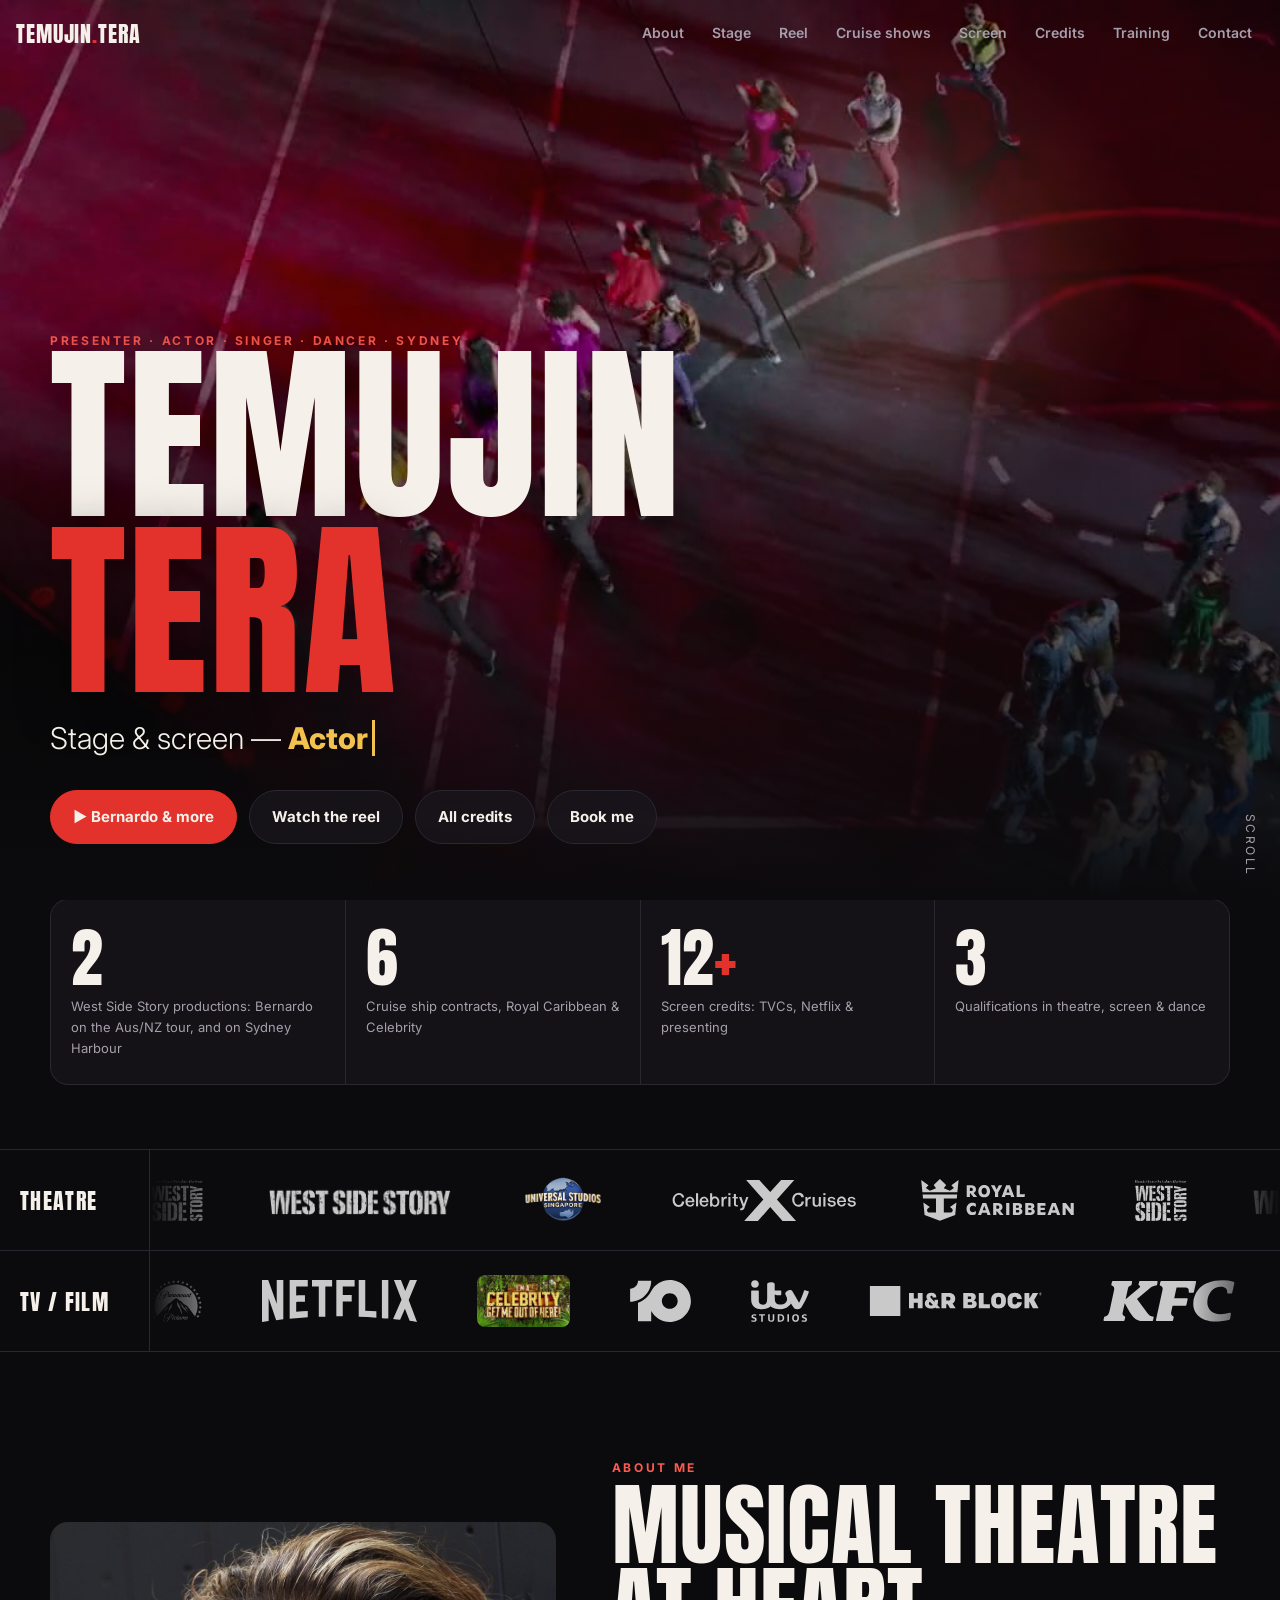
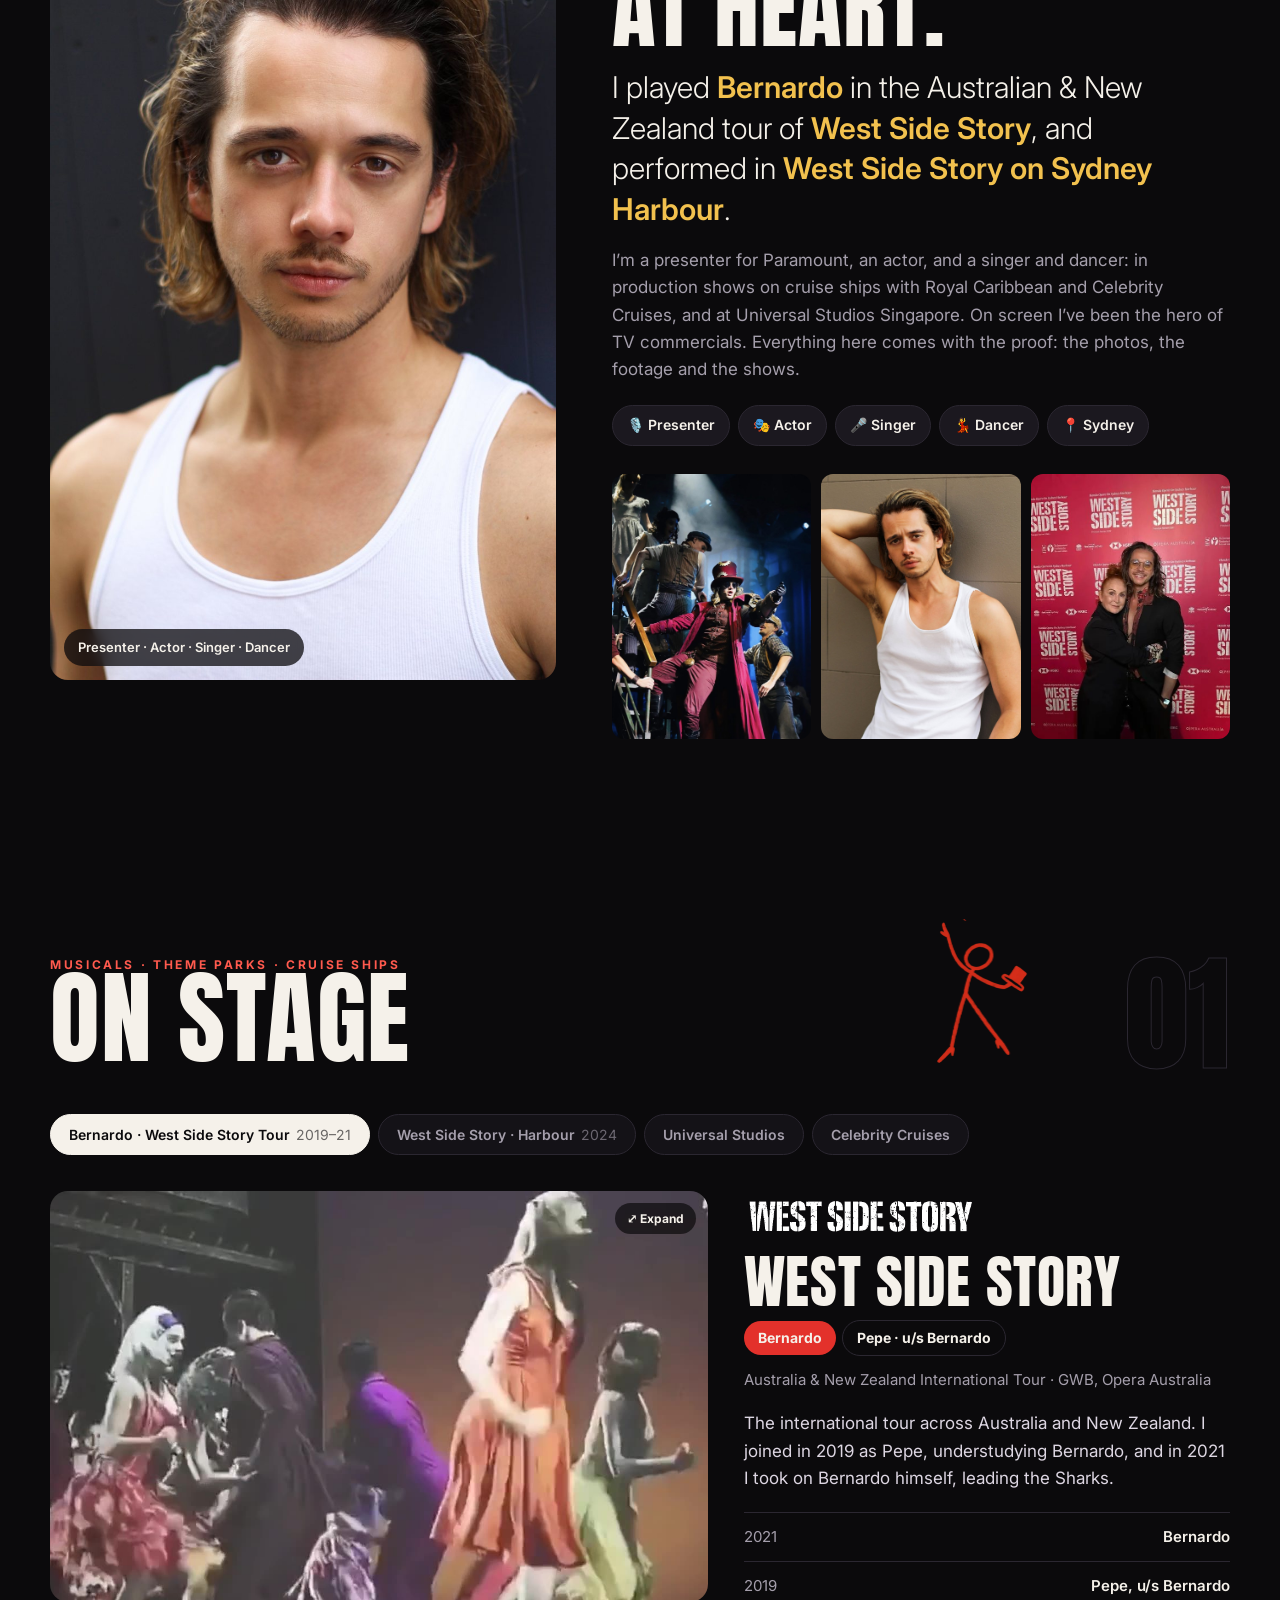
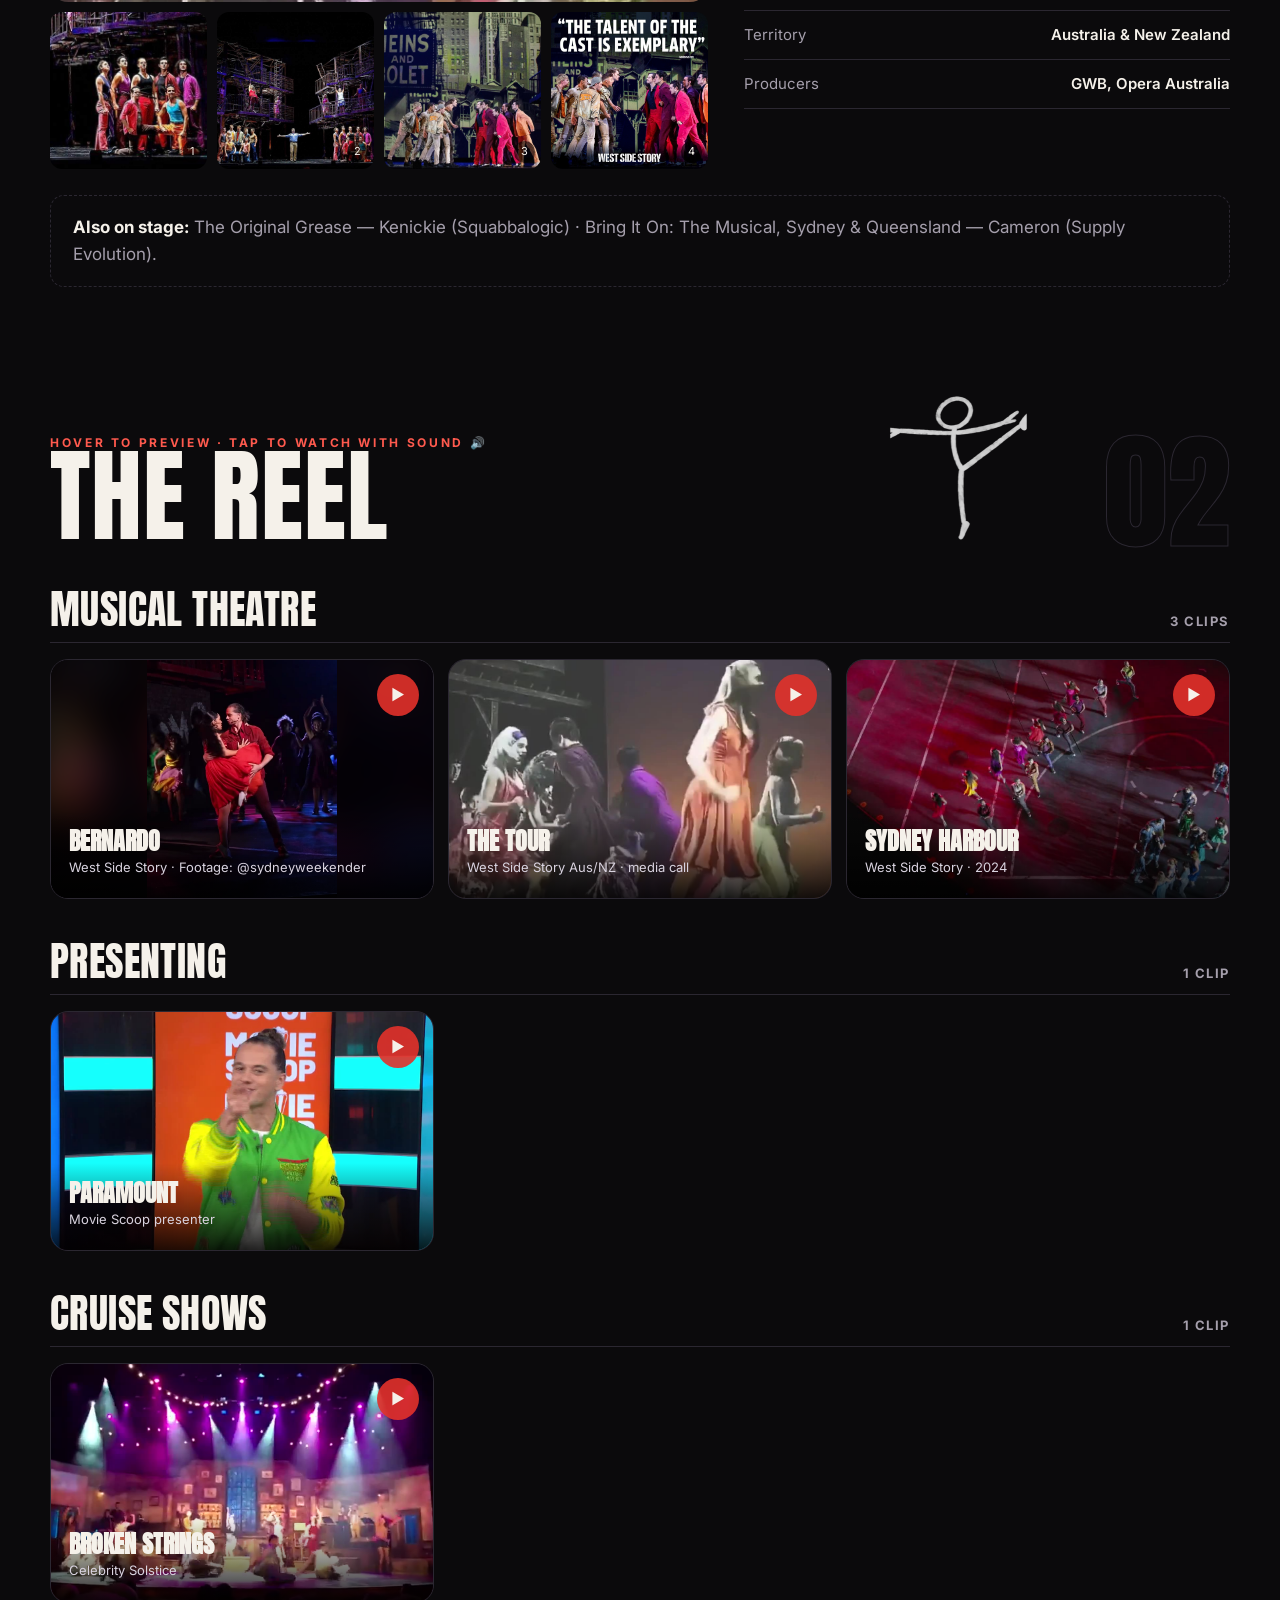
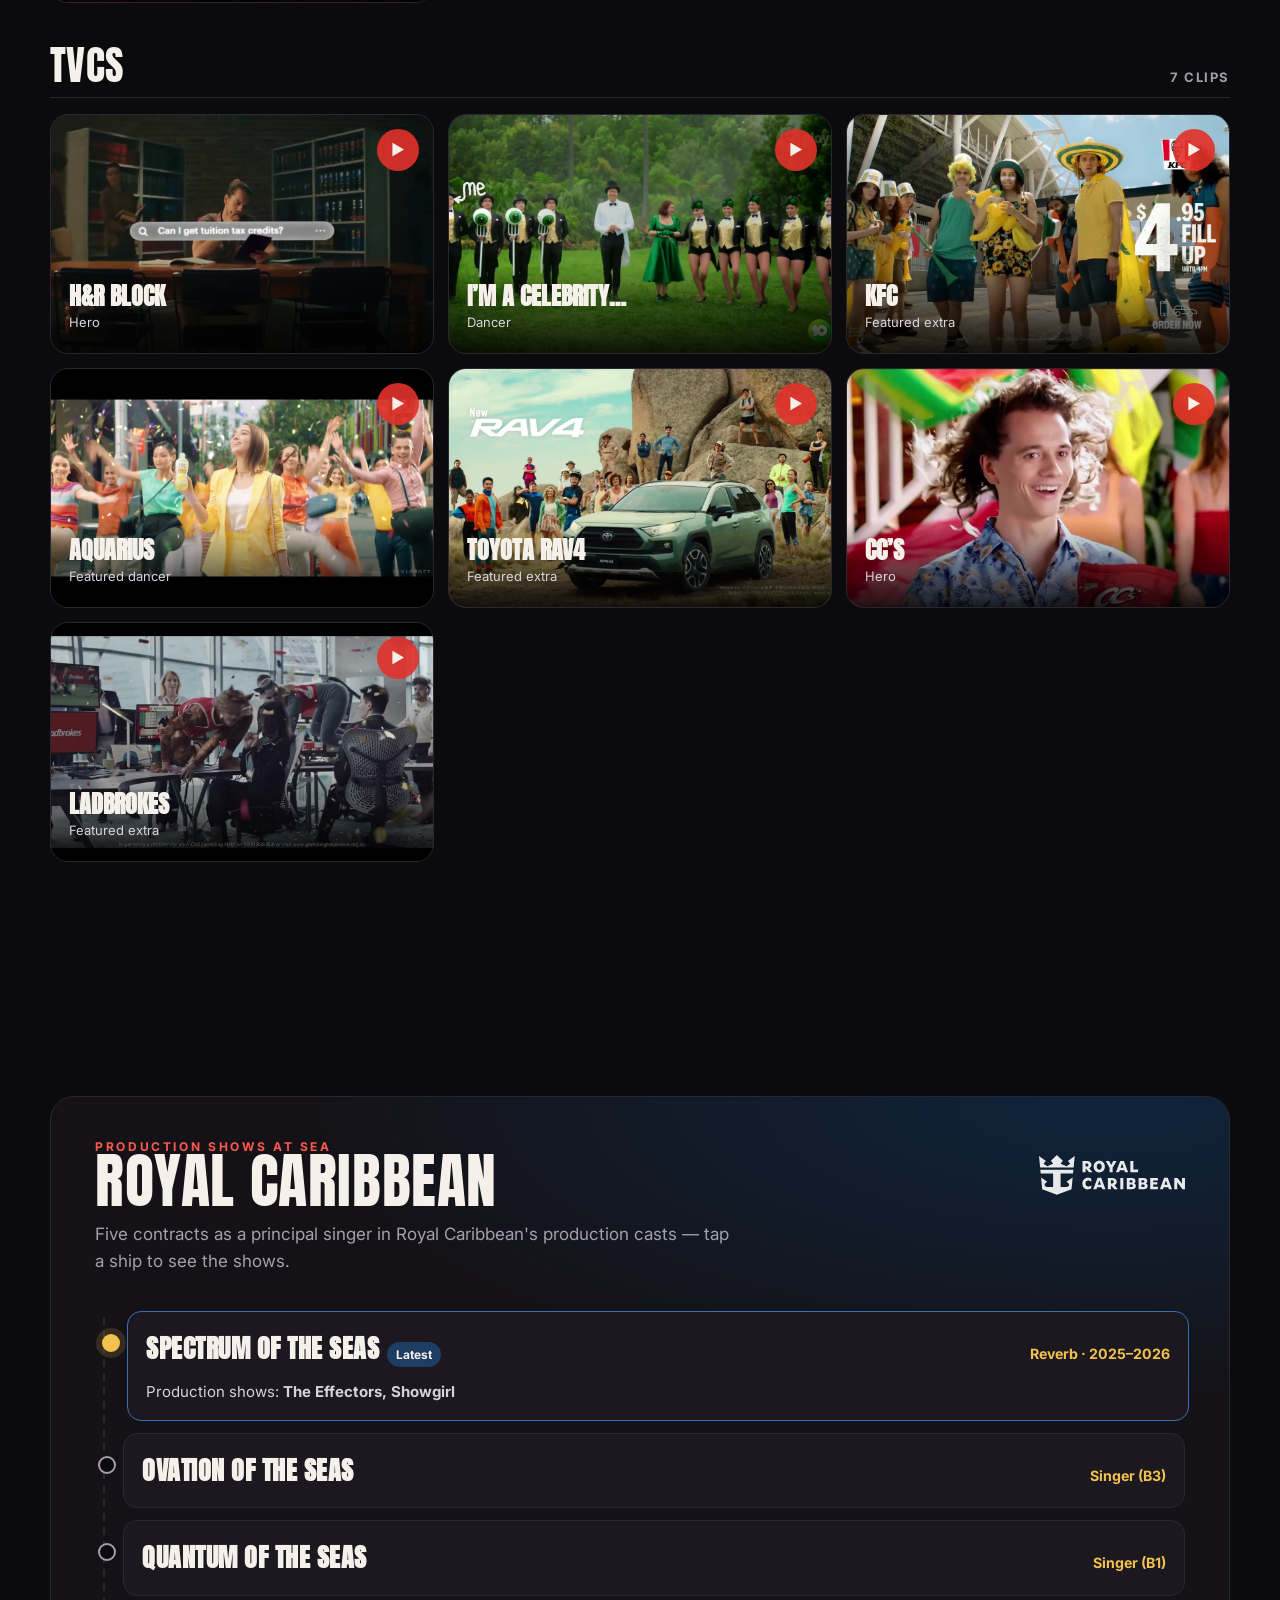
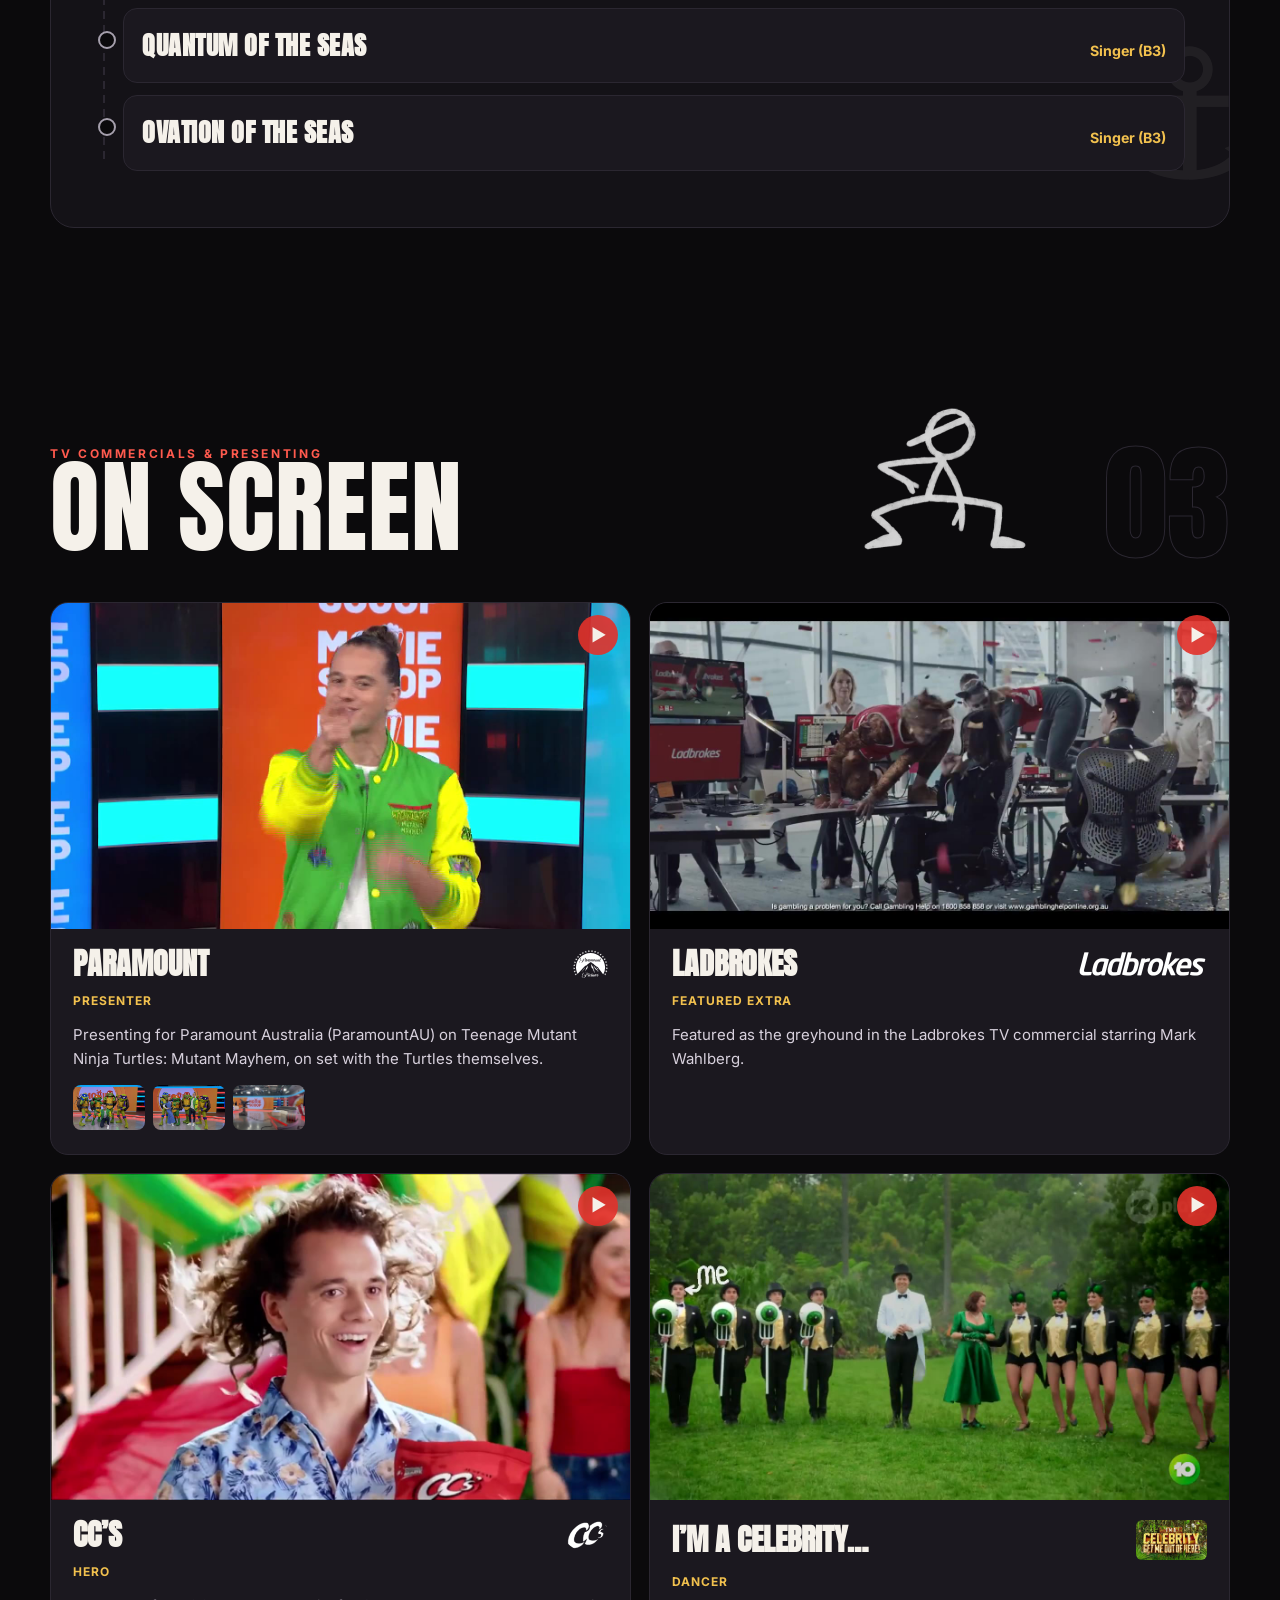
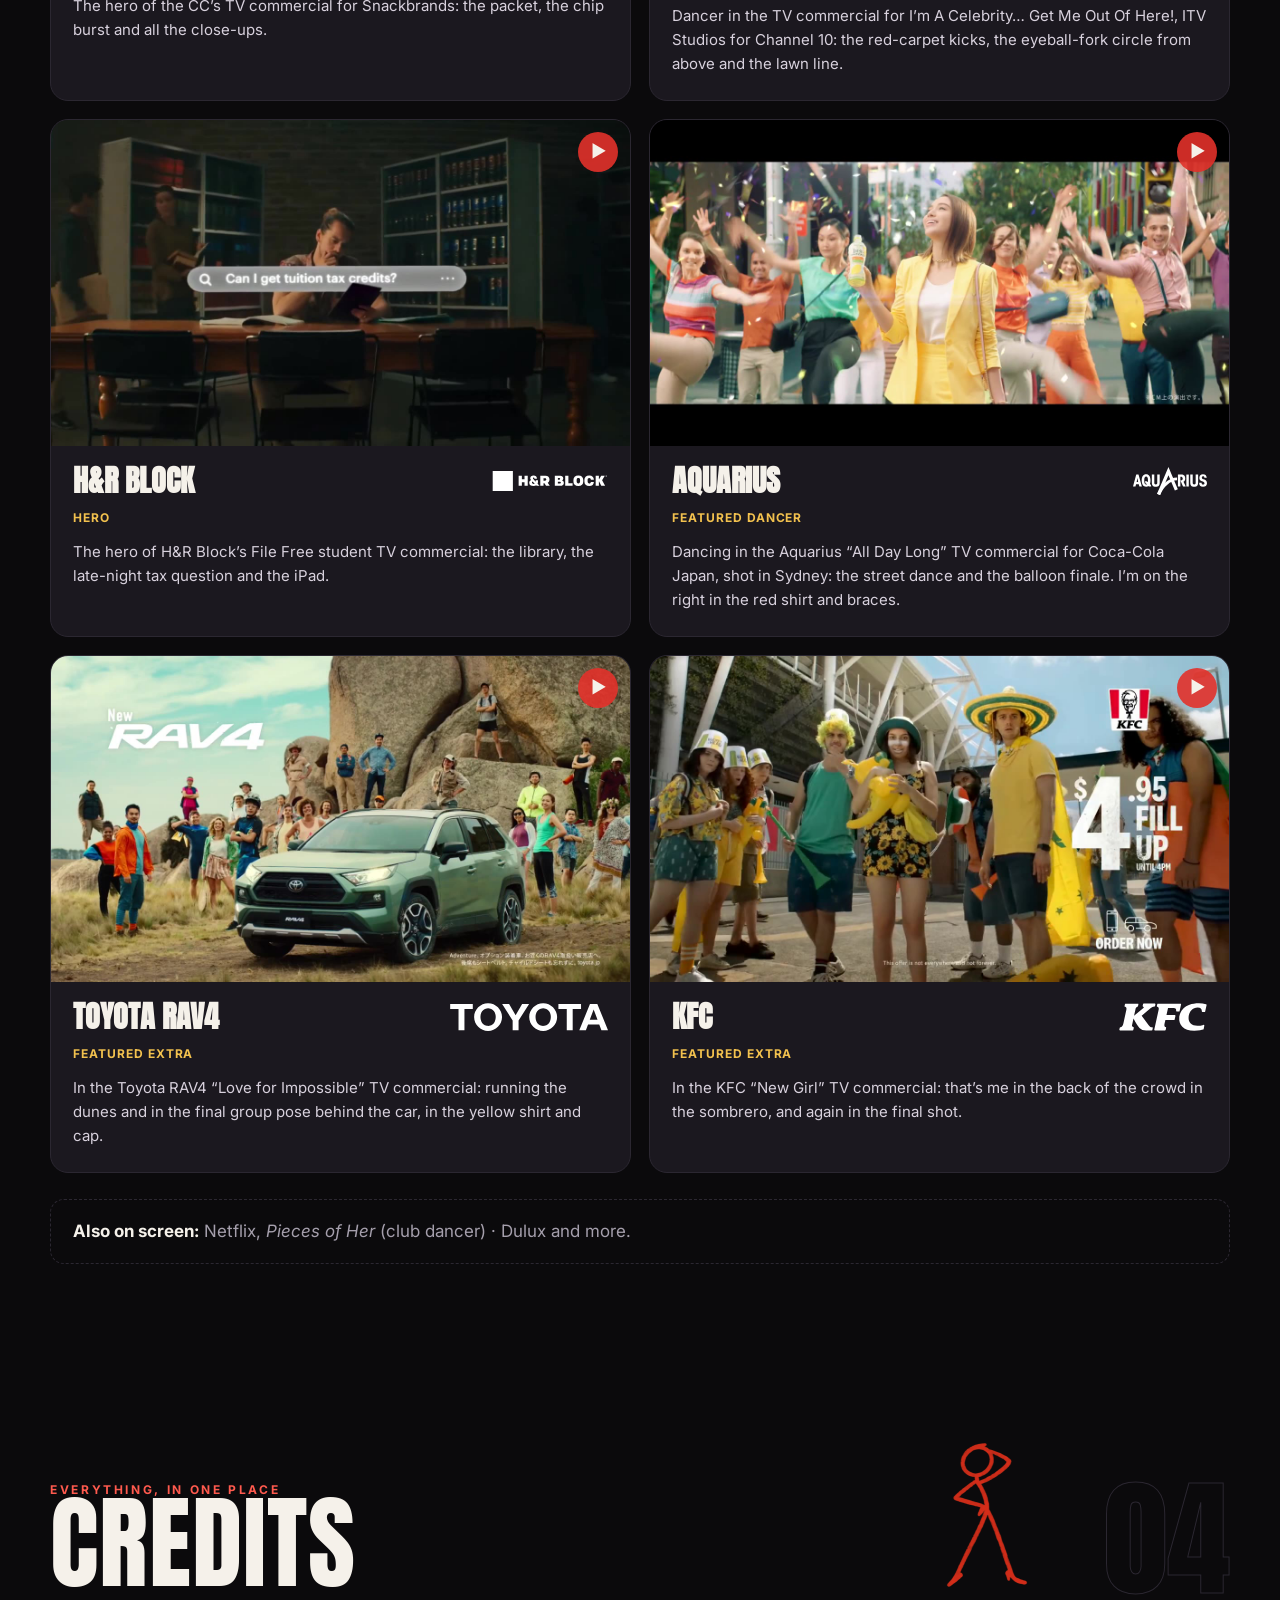
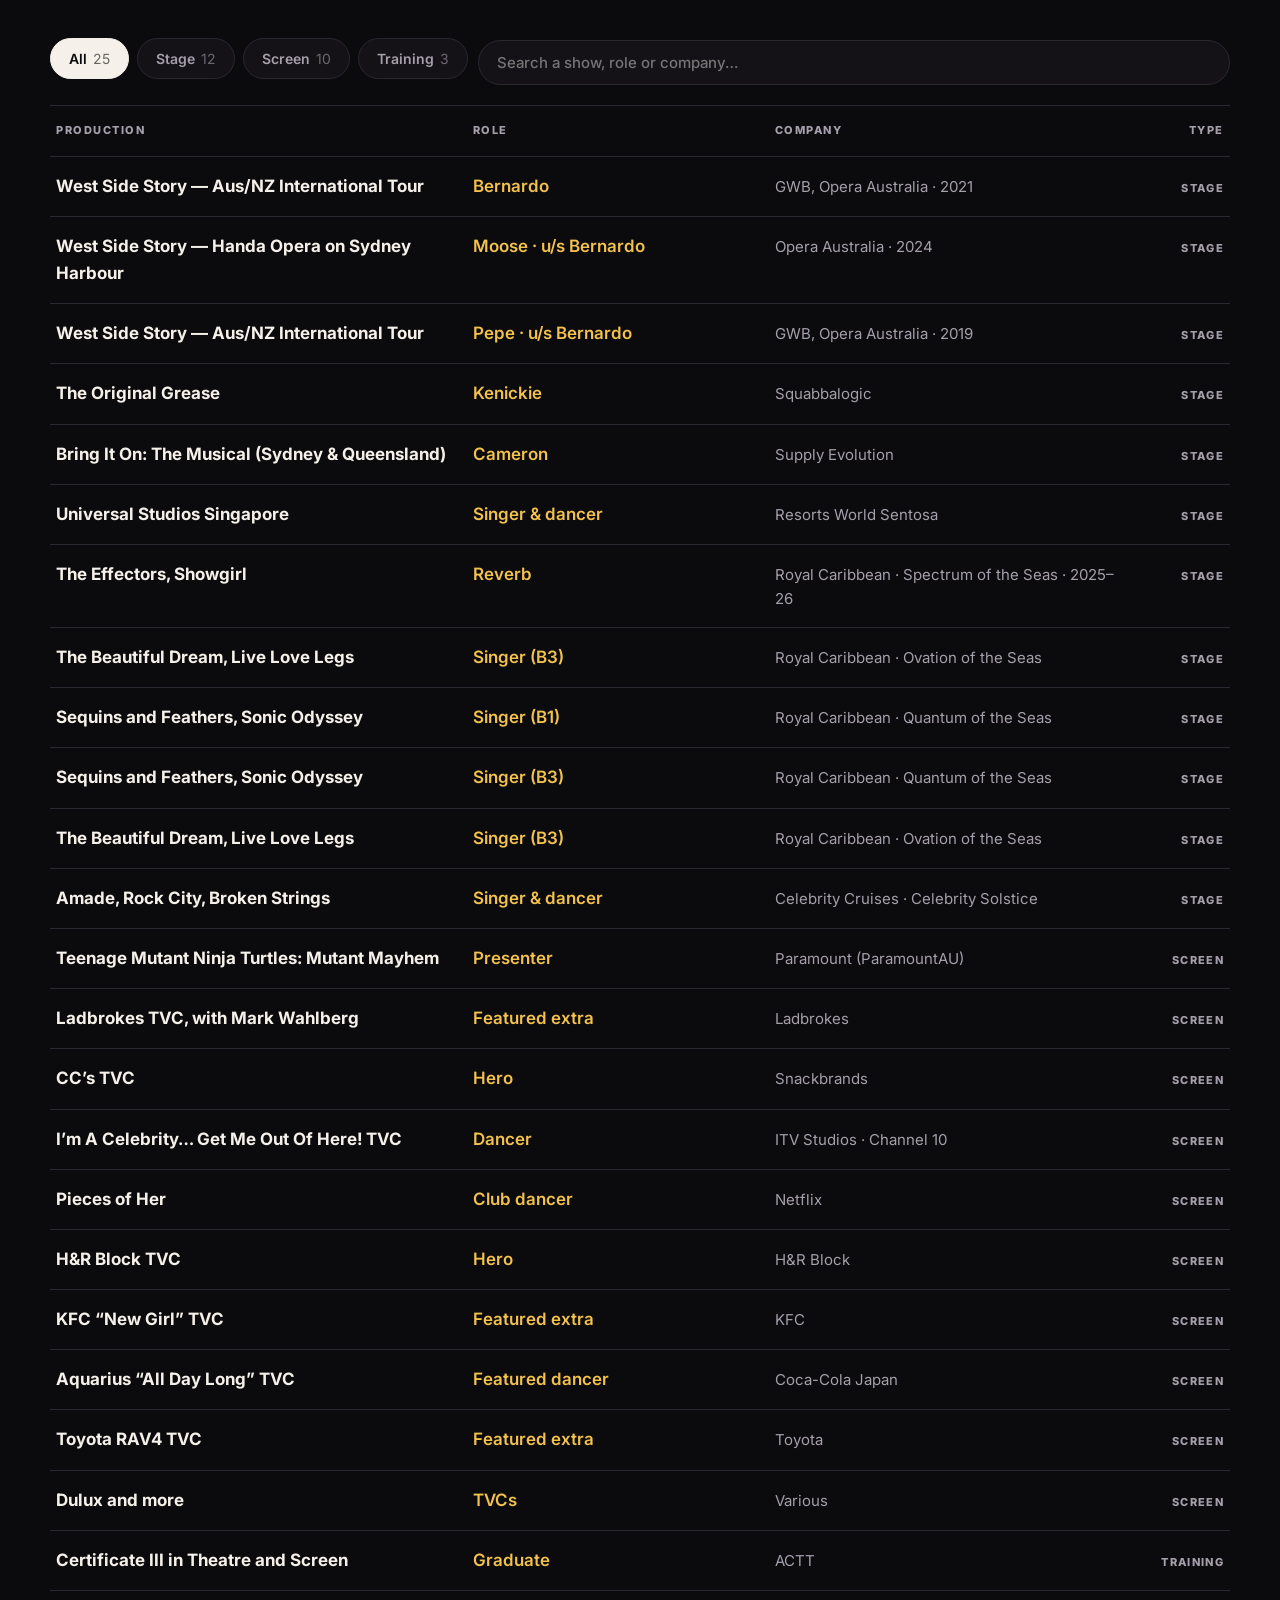
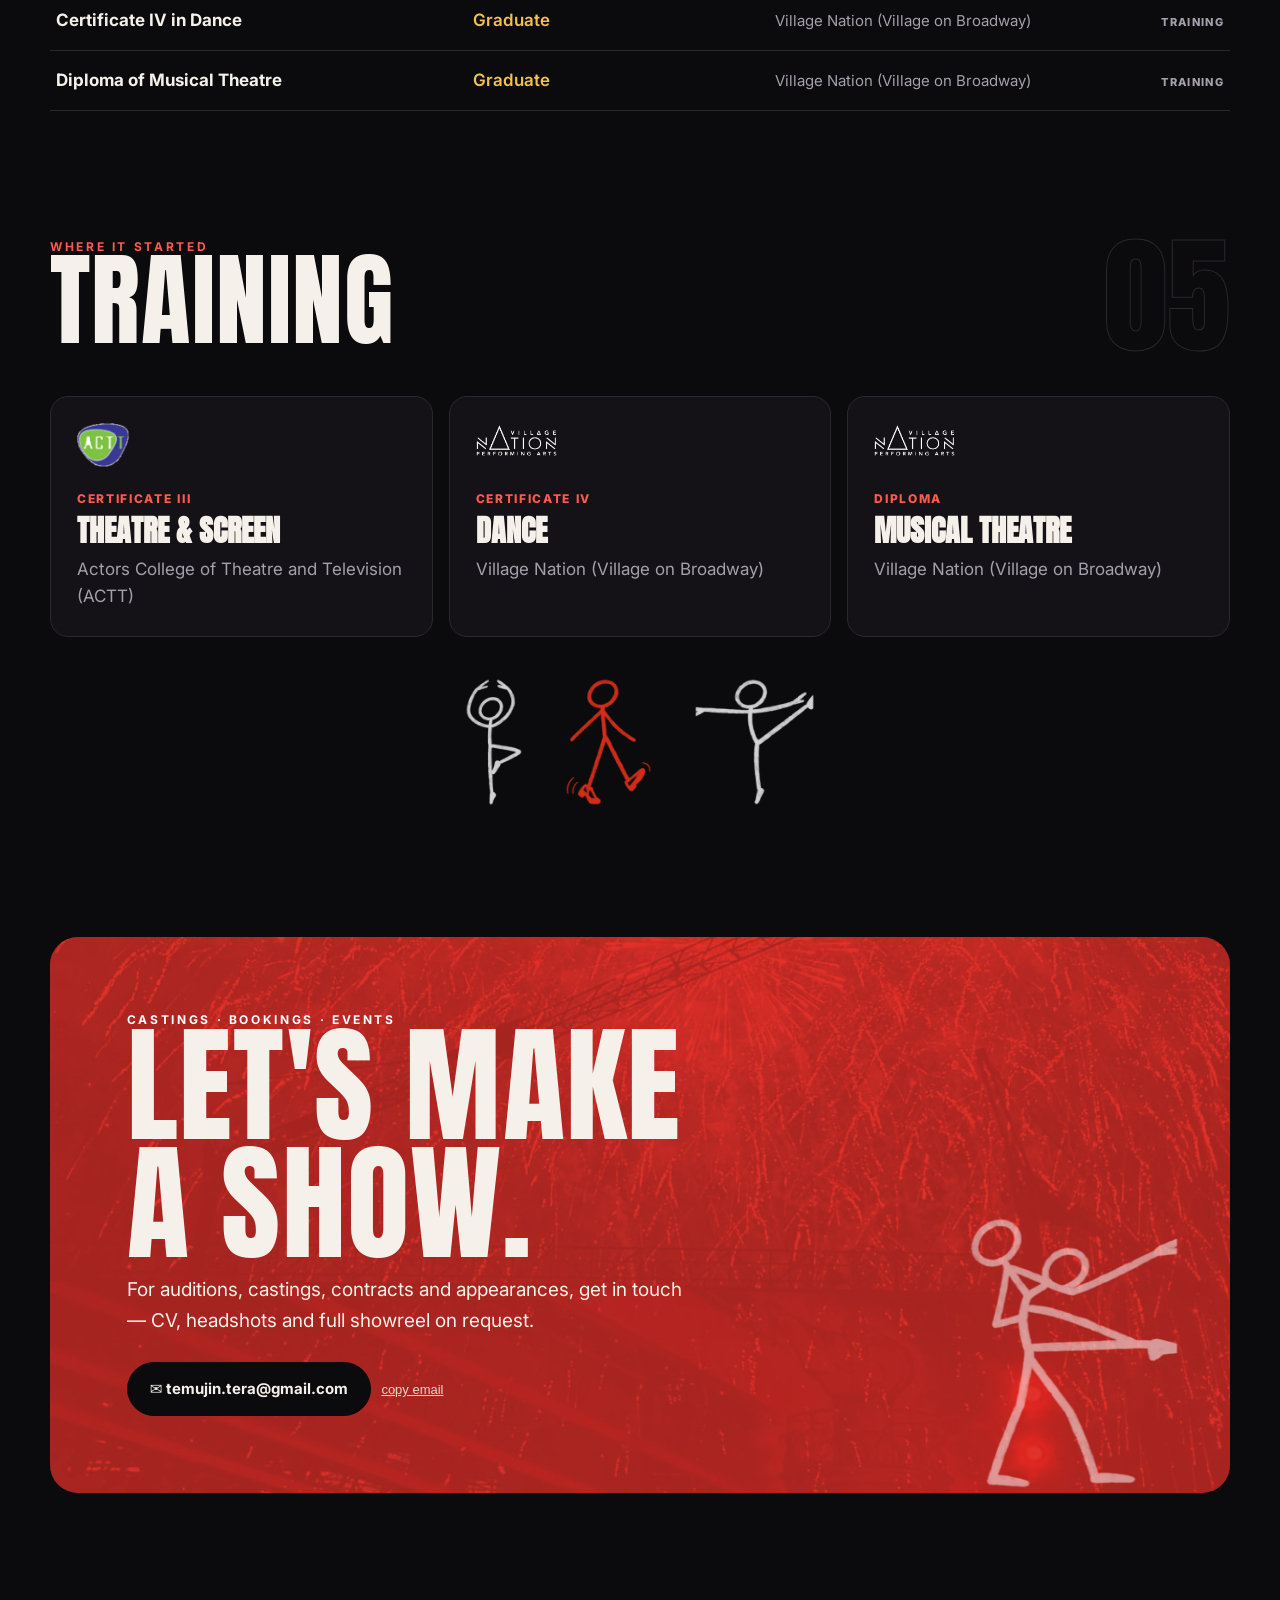
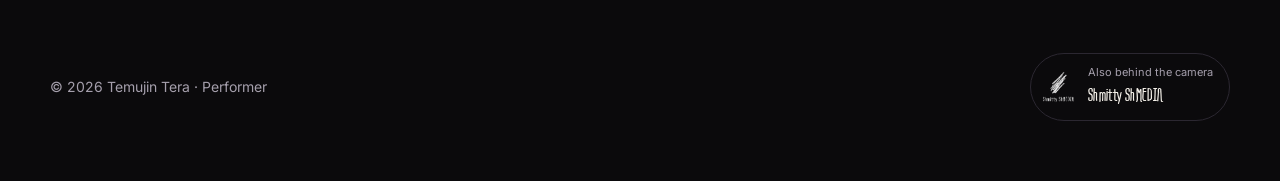
==== commit cc9bdd02: "Add files via upload" ====
--- a/index.html
+++ b/index.html
@@ -11,7 +11,7 @@
 <link rel="icon" href="img-portrait.jpg">
 <link rel="preconnect" href="https://fonts.googleapis.com"><link rel="preconnect" href="https://fonts.gstatic.com" crossorigin>
 <link href="https://fonts.googleapis.com/css2?family=Anton&family=Inter:wght@300;400;600;700;800&display=swap" rel="stylesheet">
-<link rel="stylesheet" href="style.css?v=10">
+<link rel="stylesheet" href="style.css?v=12">
 </head>
 <body>
 <div id="progress"></div>
@@ -157,6 +157,6 @@
   <button class="nv n" id="lbN" aria-label="Next">›</button>
 </div>
 <div class="toast" id="toast">Email copied</div>
-<script src="app.js?v=10"></script>
+<script src="app.js?v=12"></script>
 </body>
 </html>
--- a/style.css
+++ b/style.css
@@ -235,3 +235,13 @@
 .rgrid .vcard>img{transition:transform .8s var(--ease)}
 .rgrid .vcard:hover>img{transform:scale(1.05)}
 @media(max-width:600px){.rgrid{grid-template-columns:1fr 1fr;gap:10px}.rgrid .vcard .cap b{font-size:18px}.rgrid .vcard .cap{padding:12px}}
+/* keep full headshot (no hair crop) */
+.about .pic{aspect-ratio:2/3}
+.about .pic img{object-position:50% 0}
+.trio img{object-position:50% 0}
+/* tall (portrait) clips: show whole frame, no head crop */
+.vcard.tall{background:#000}
+.vcard.tall>.tallbg{position:absolute;inset:0;width:100%;height:100%;object-fit:cover;filter:blur(18px) brightness(.45);transform:scale(1.15)}
+.vcard.tall video{object-fit:contain!important}
+.vcard.tall:hover video{transform:none}
+.thumbs img{object-position:50% 12%}
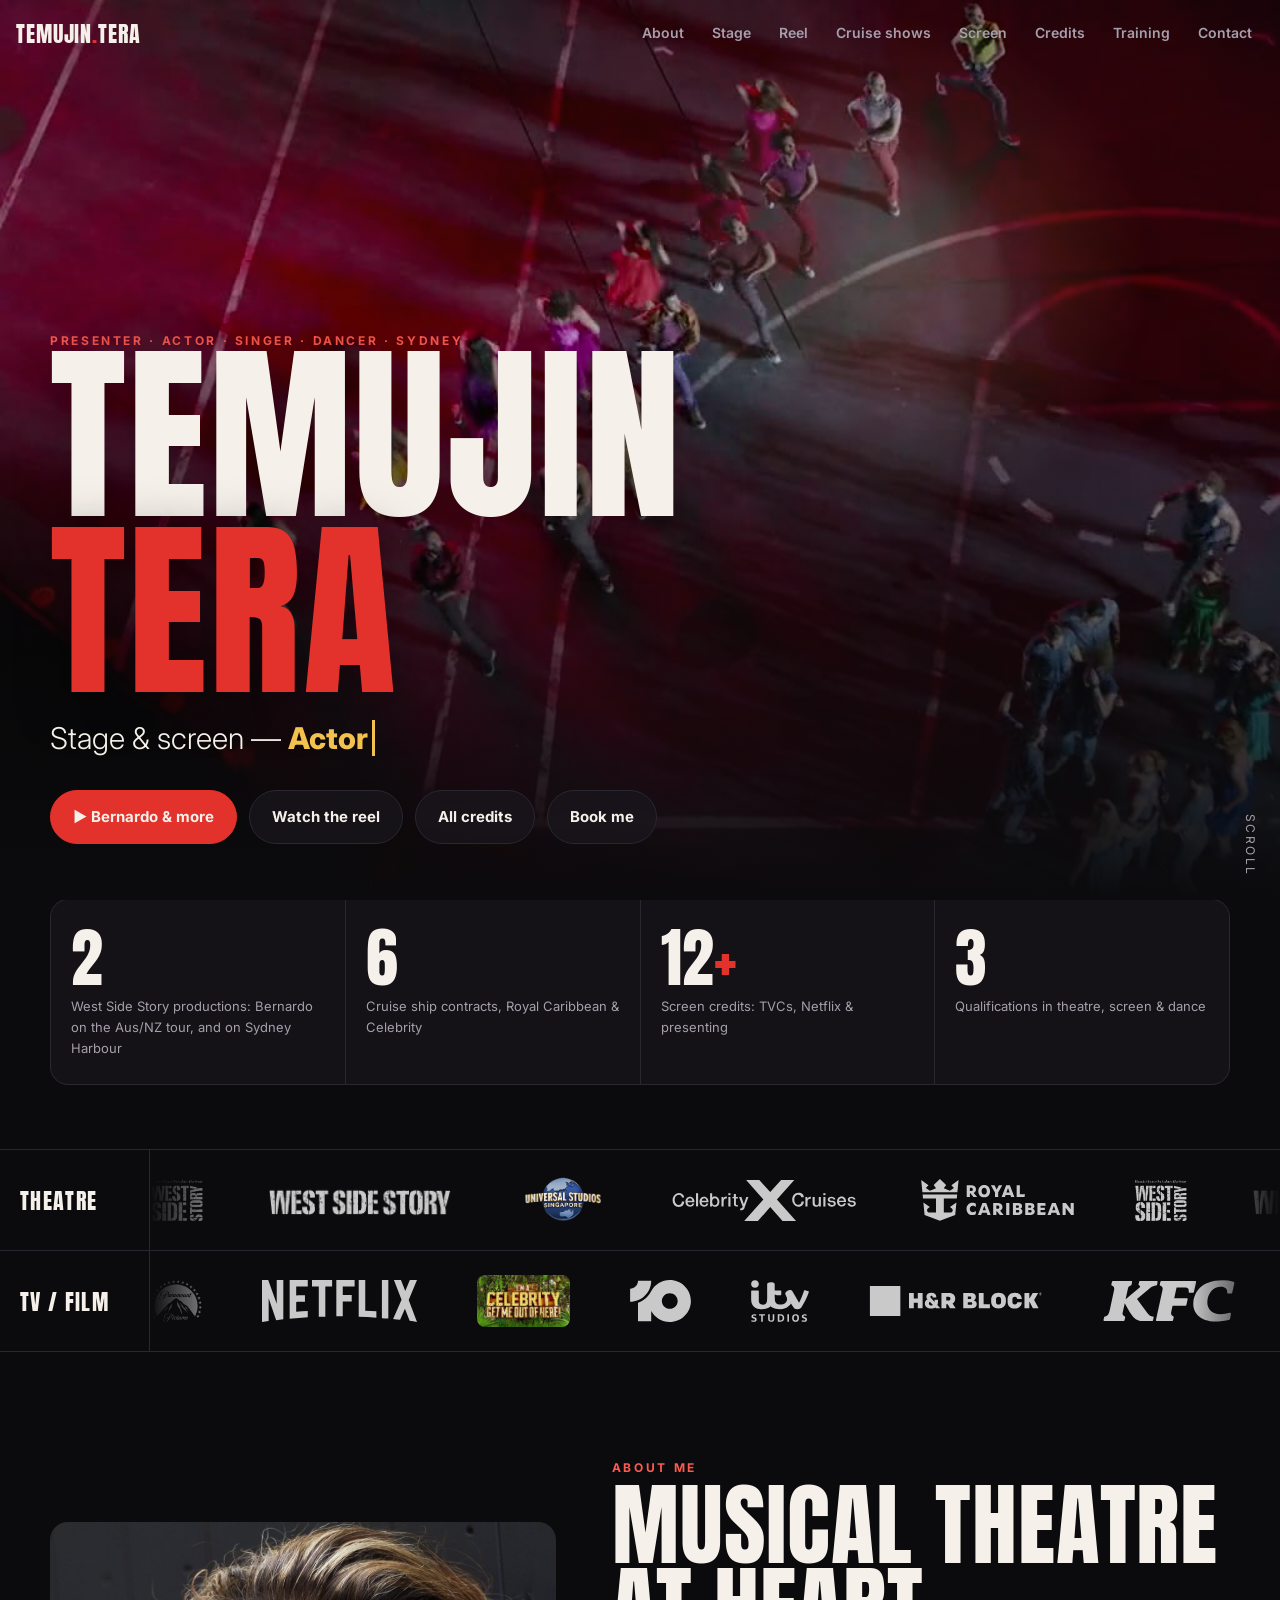
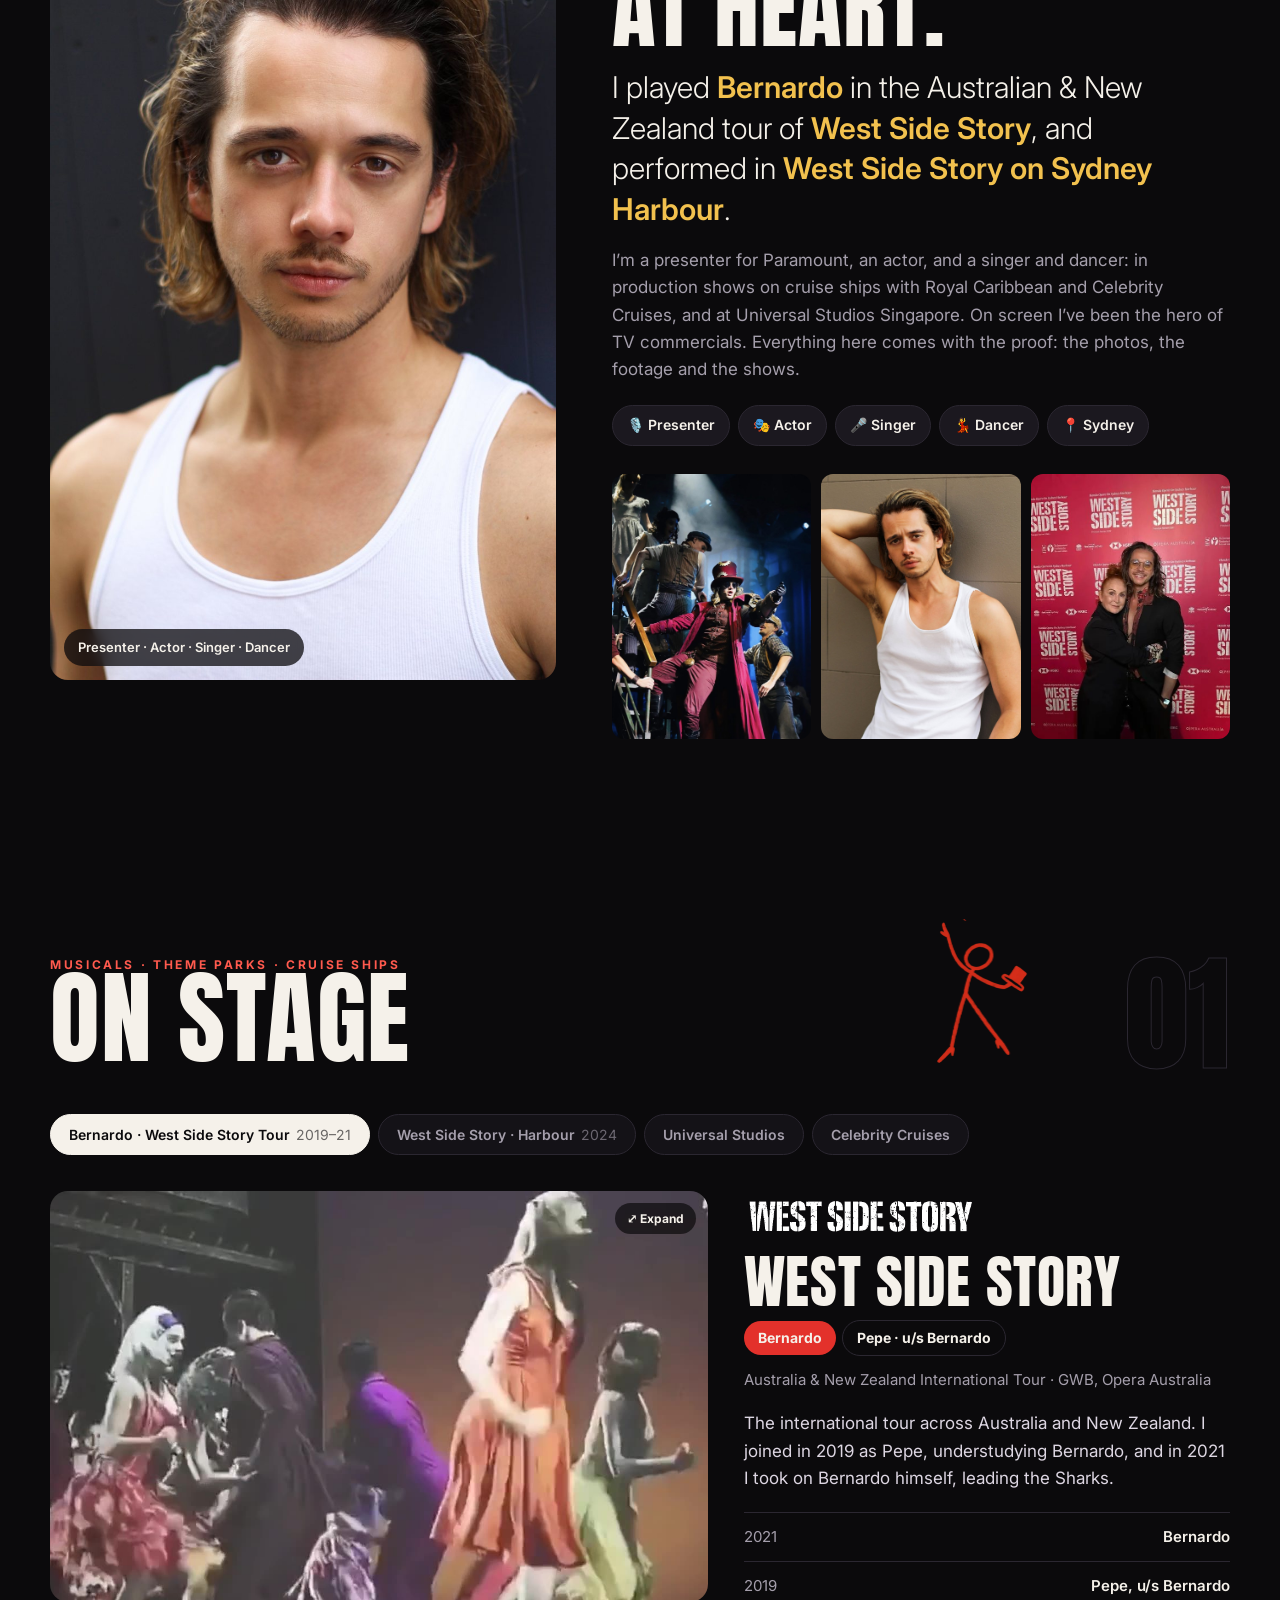
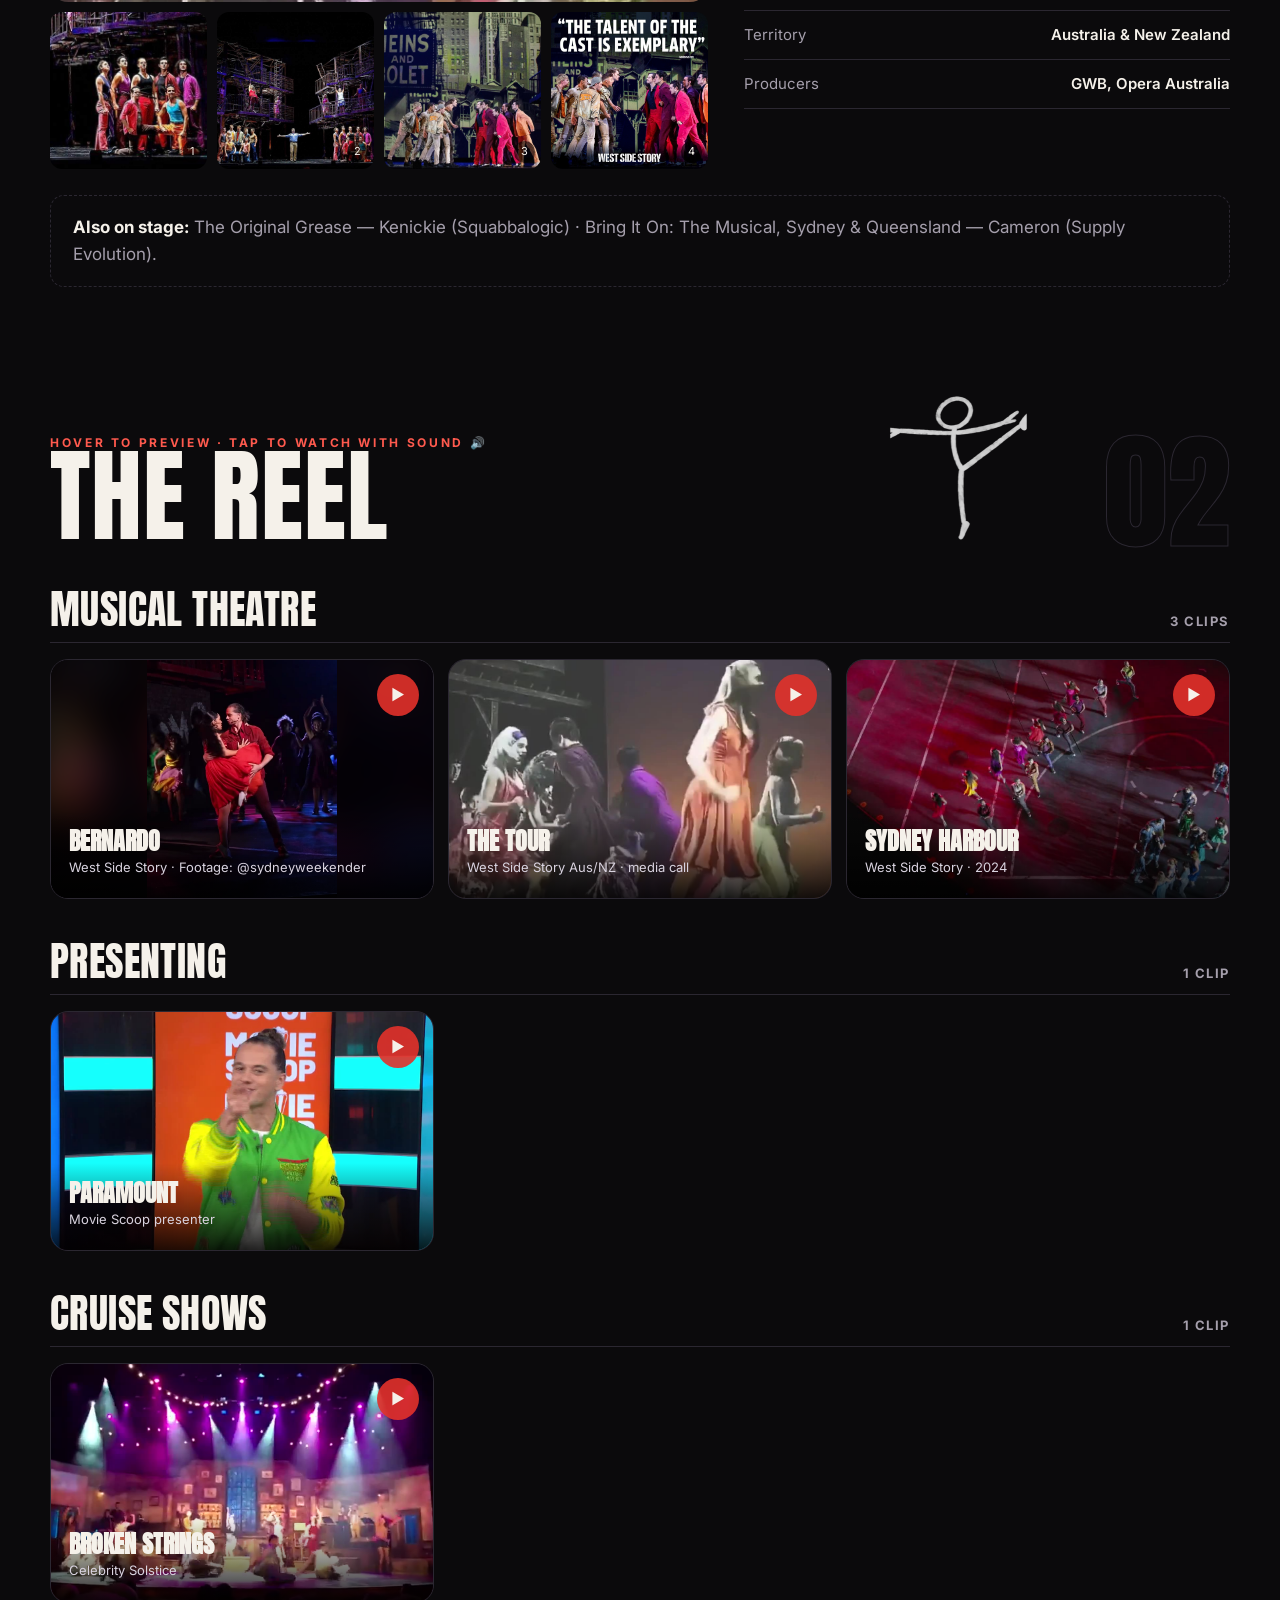
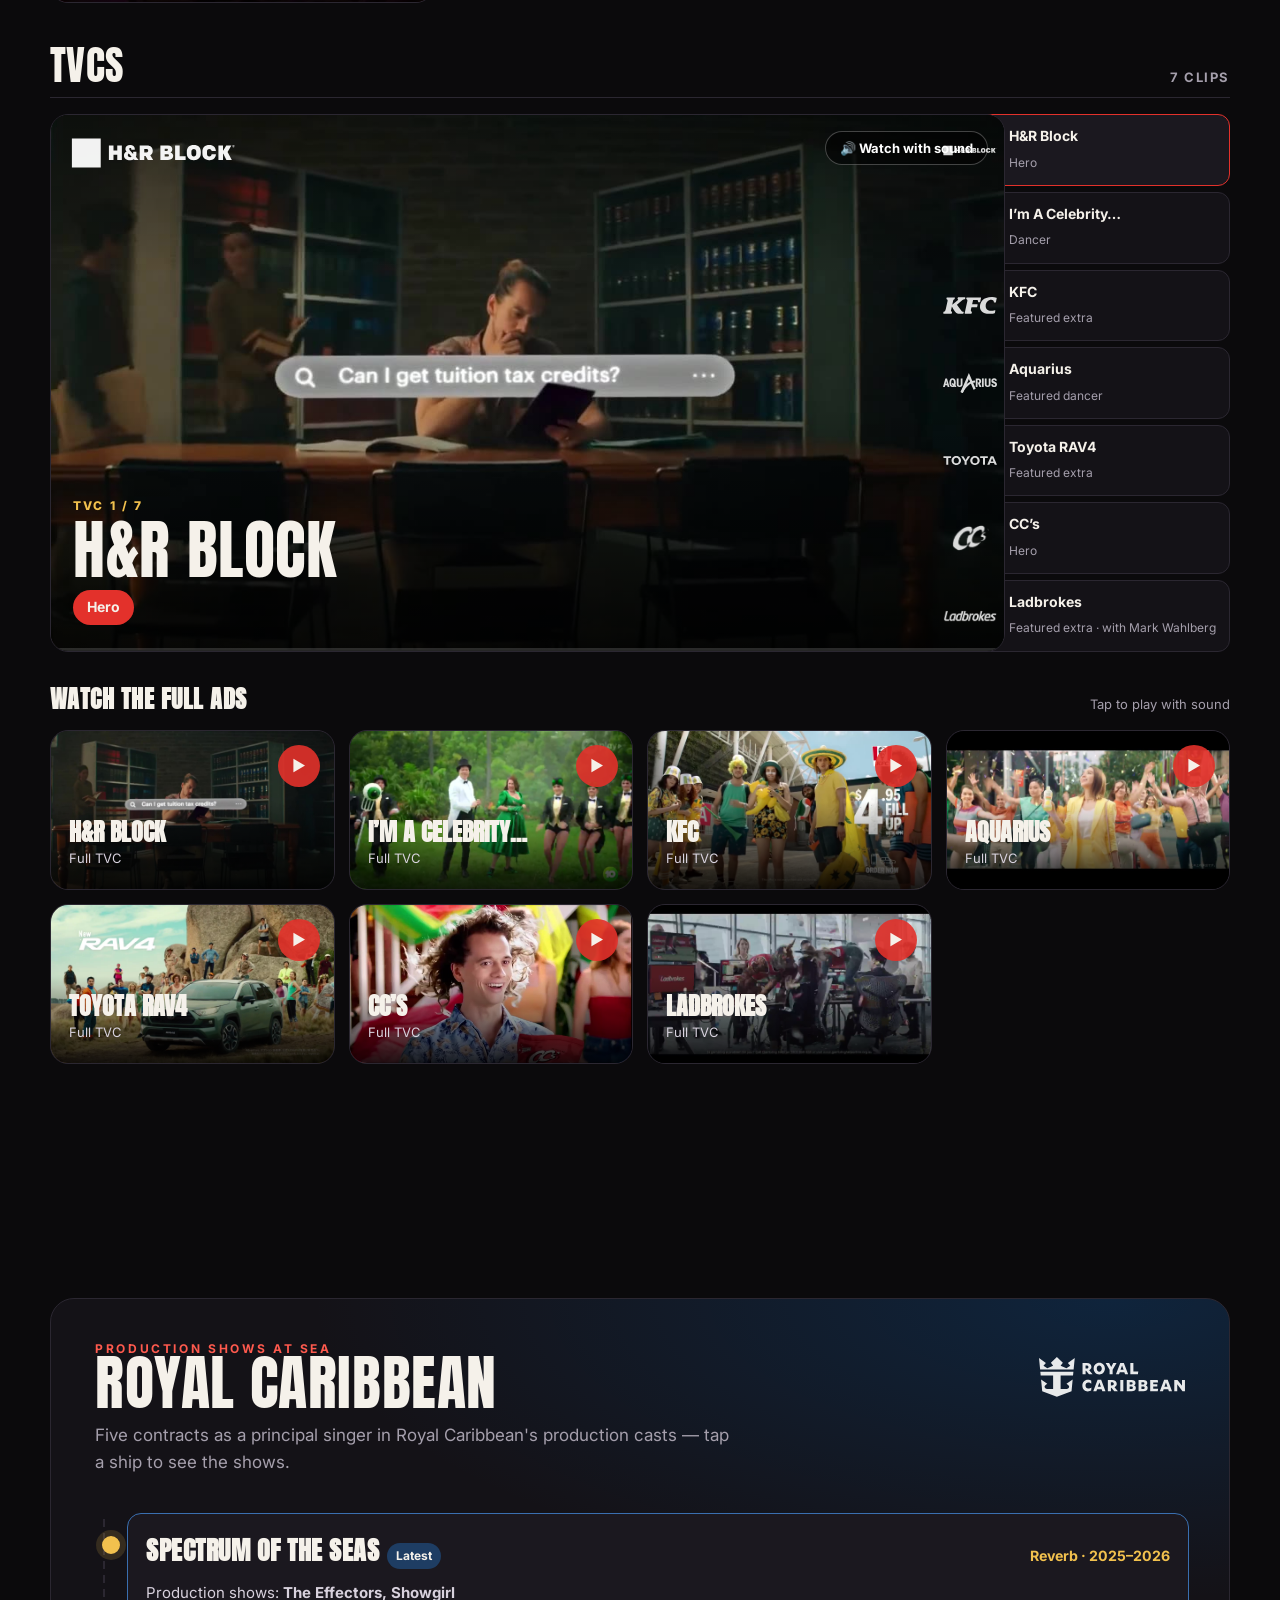
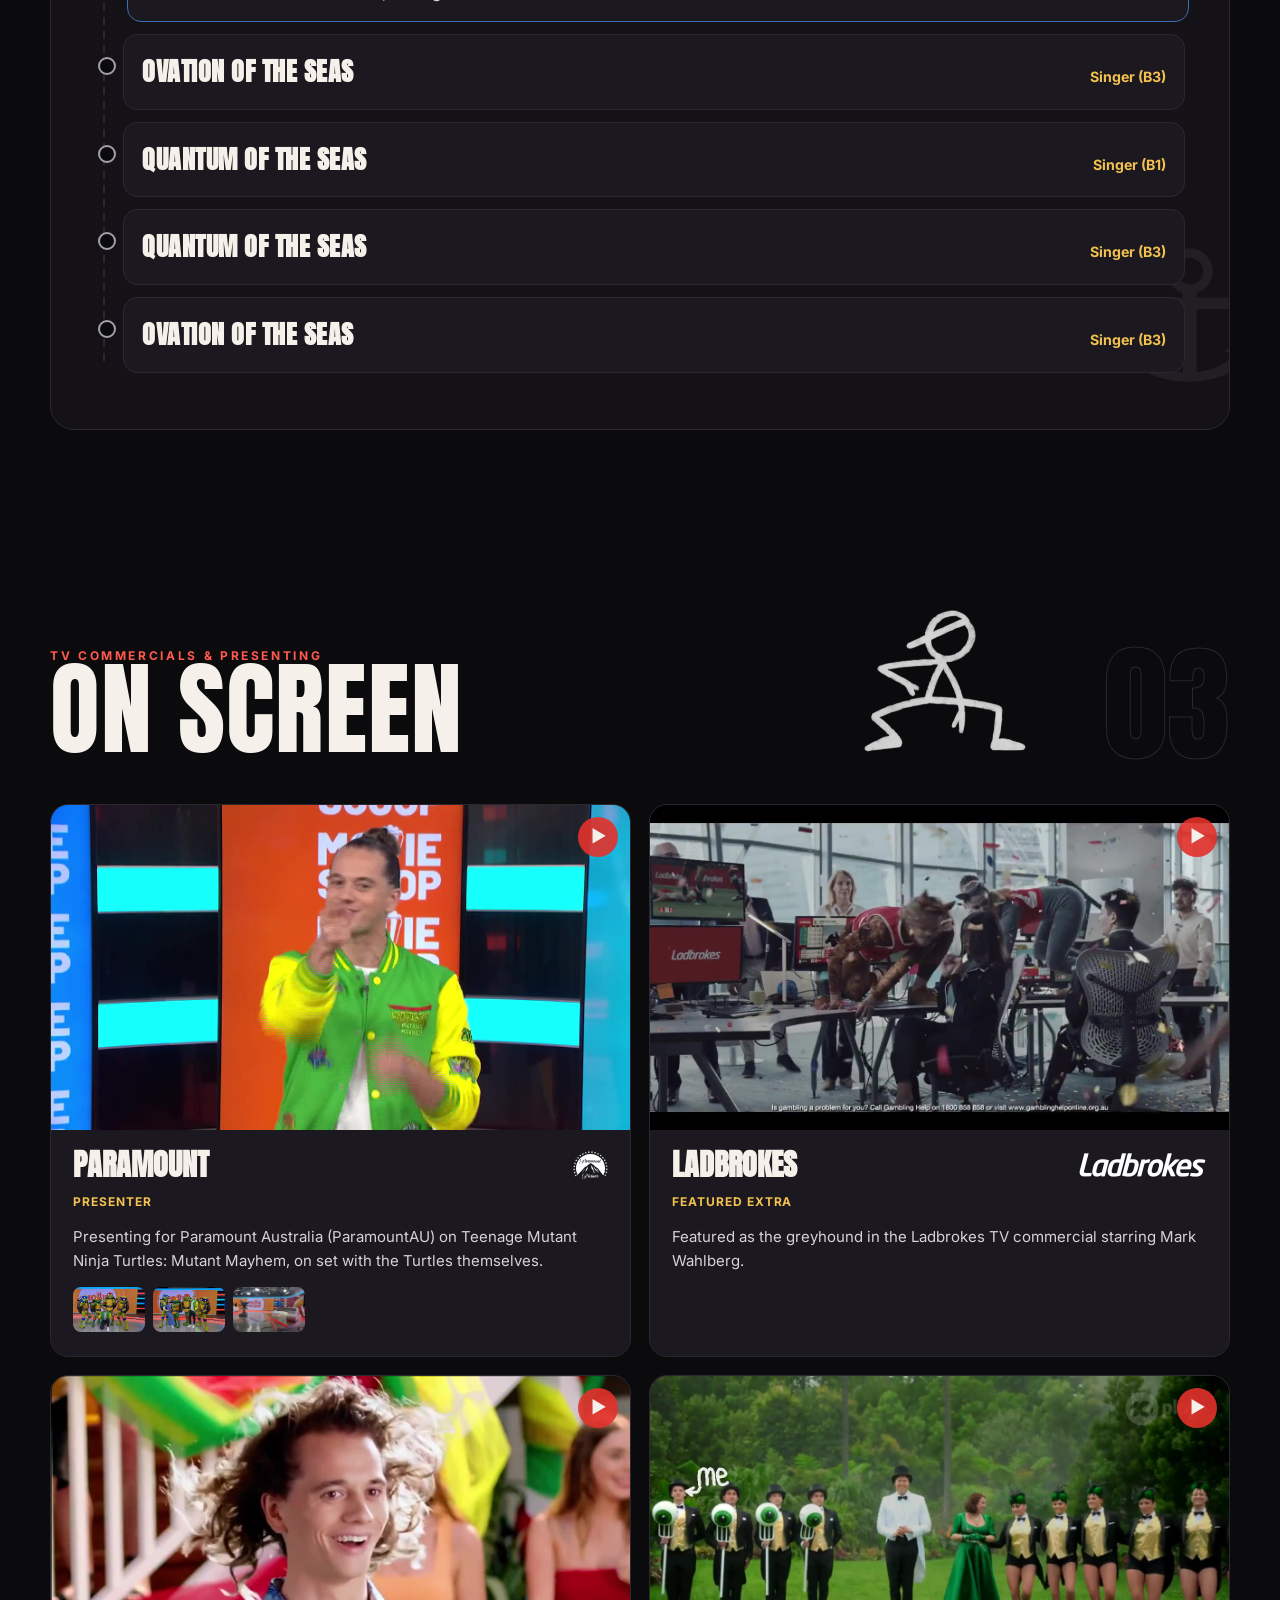
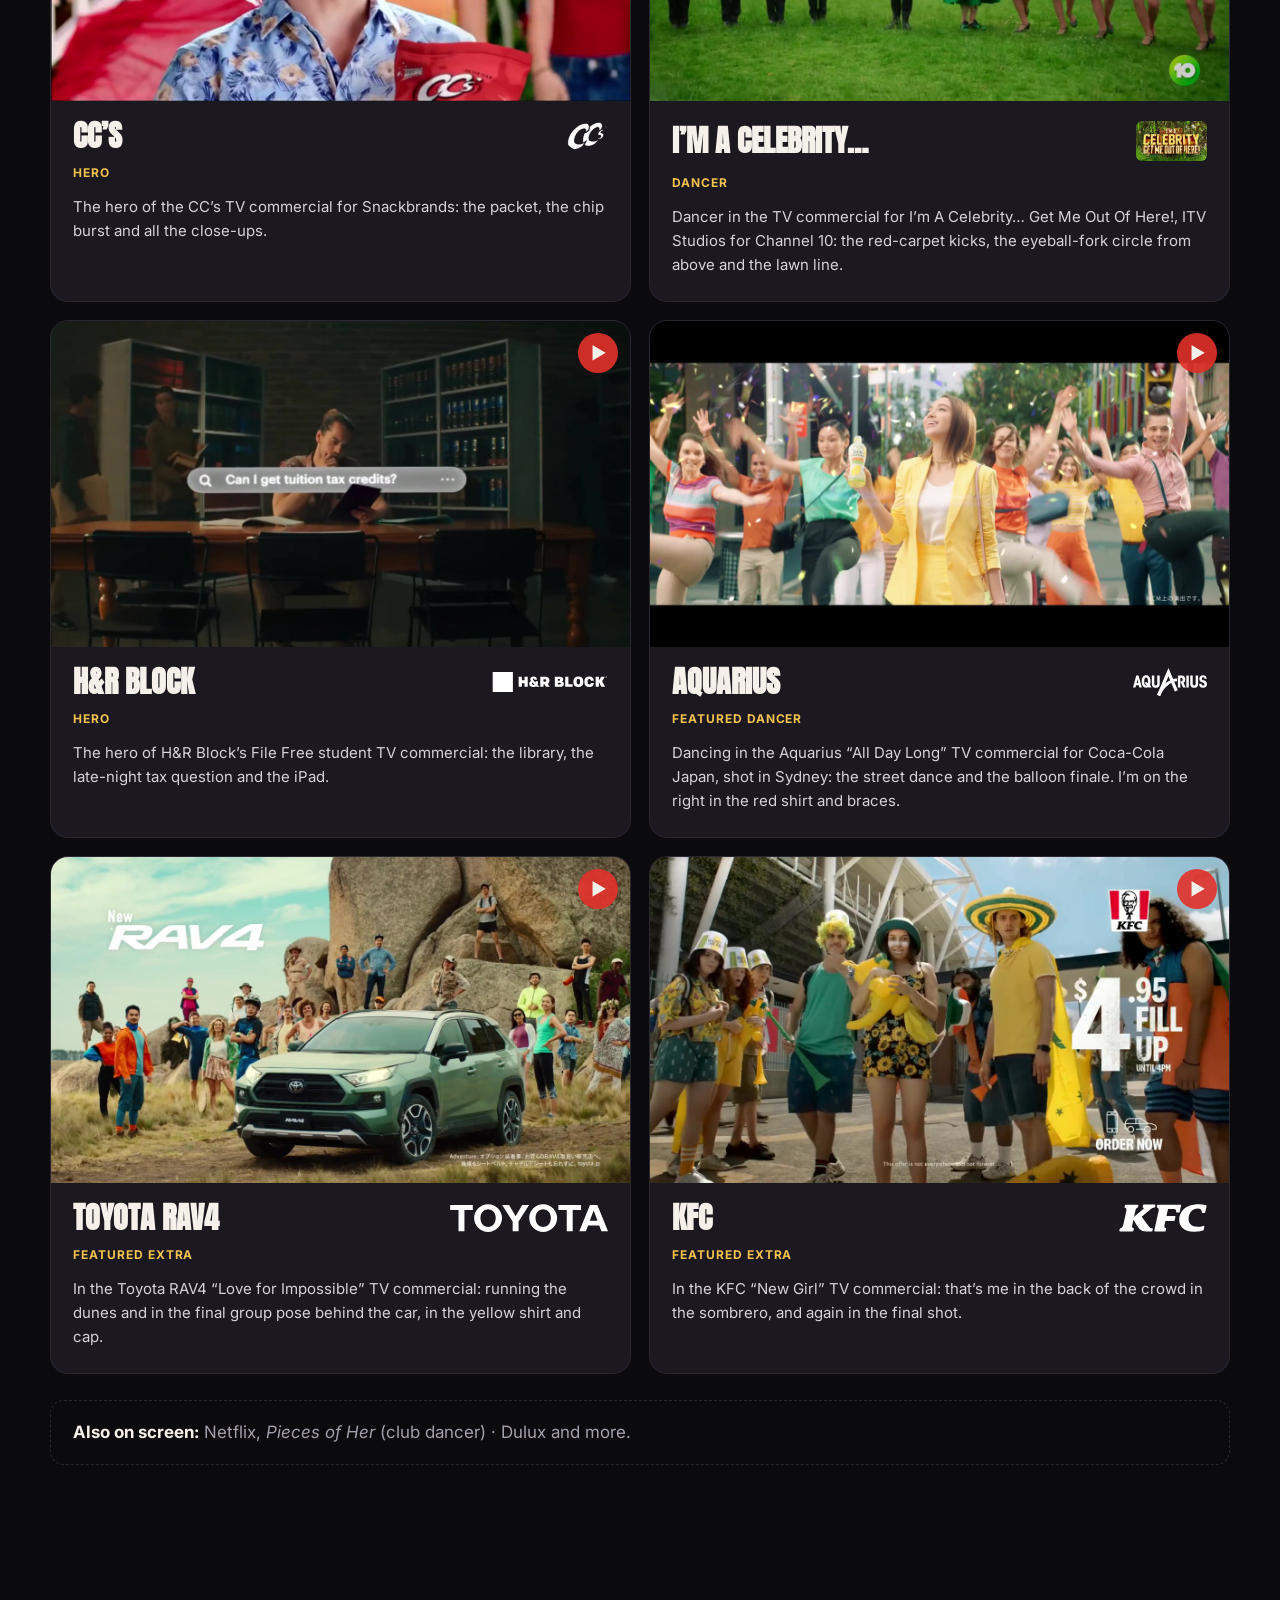
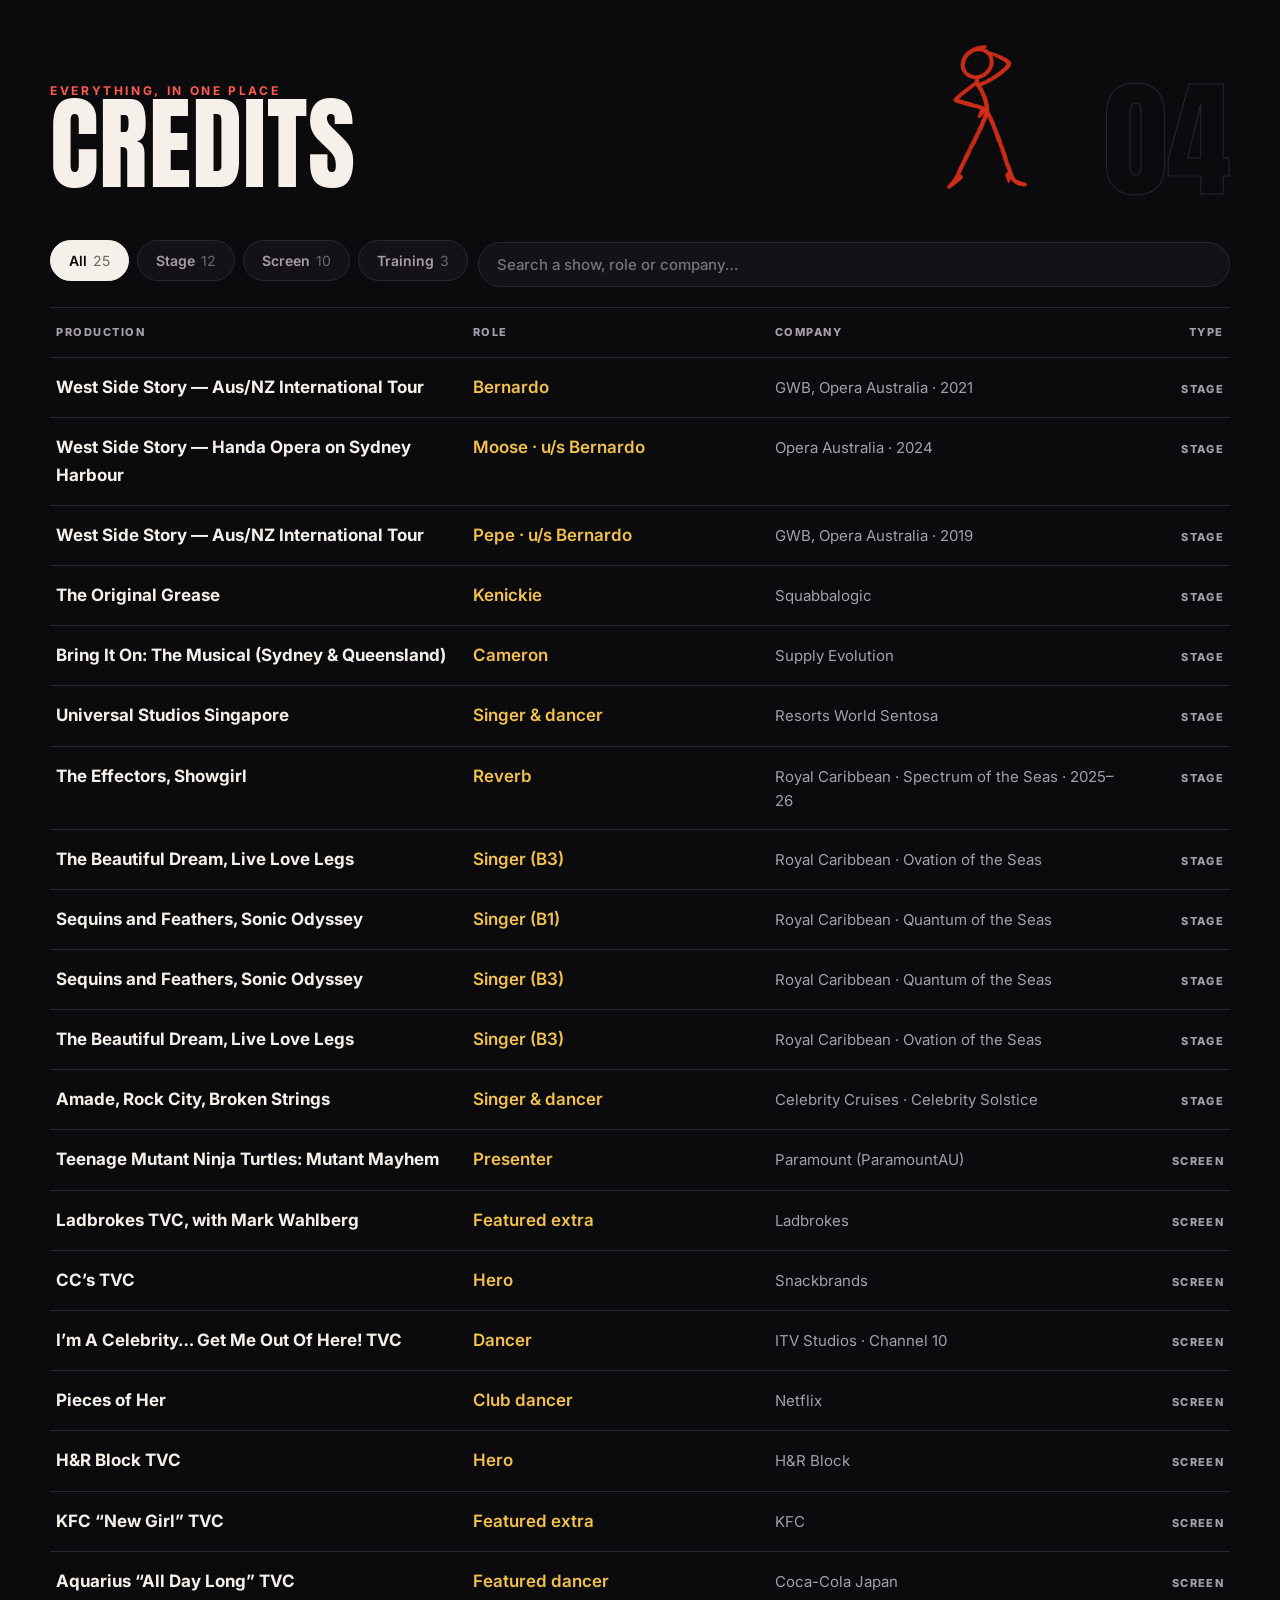
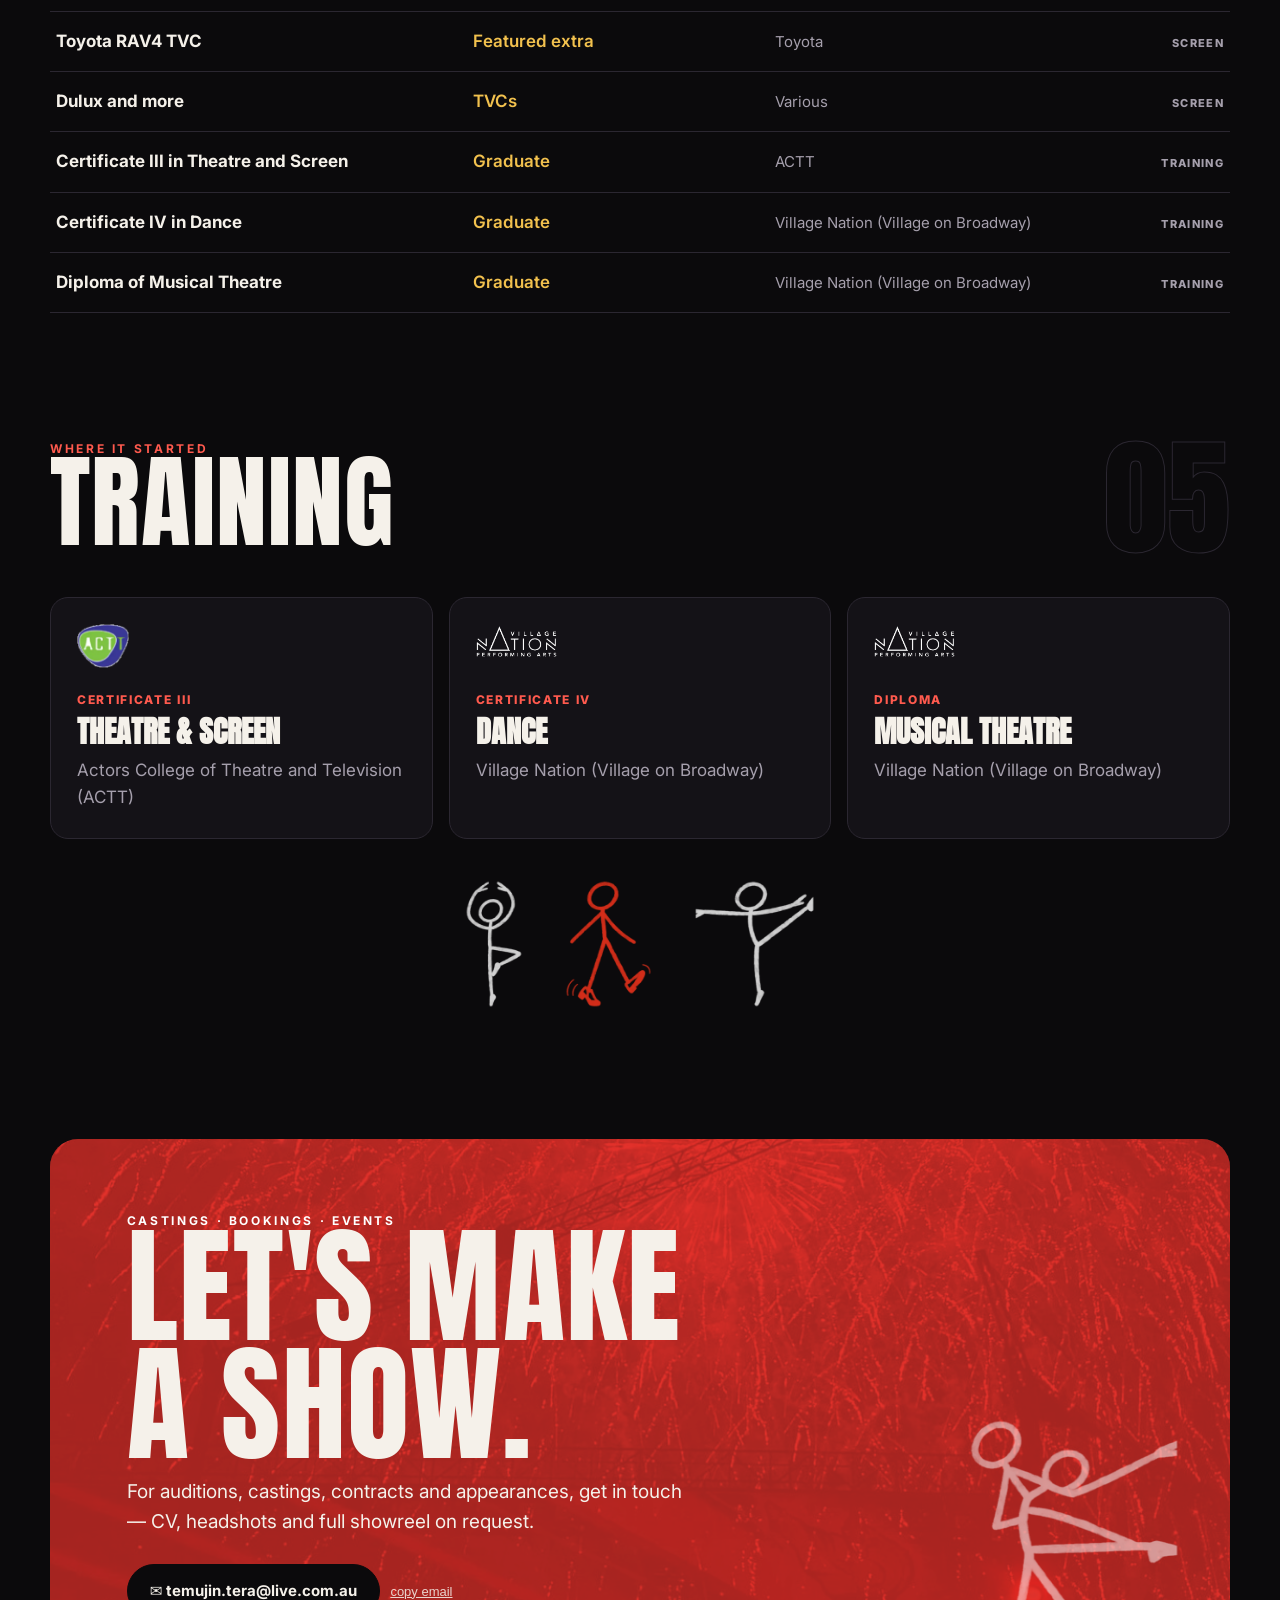
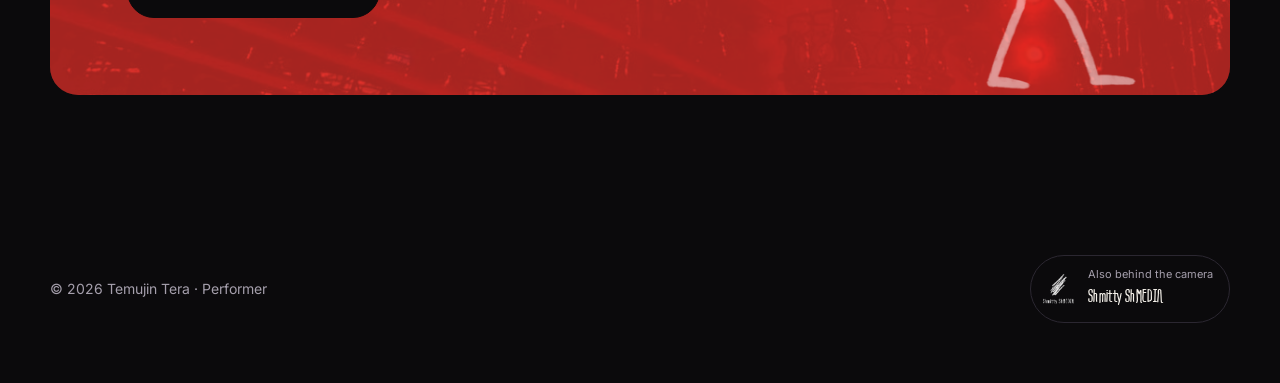
==== commit dc4bd0b2: "Add files via upload" ====
--- a/index.html
+++ b/index.html
@@ -11,7 +11,7 @@
 <link rel="icon" href="img-portrait.jpg">
 <link rel="preconnect" href="https://fonts.googleapis.com"><link rel="preconnect" href="https://fonts.gstatic.com" crossorigin>
 <link href="https://fonts.googleapis.com/css2?family=Anton&family=Inter:wght@300;400;600;700;800&display=swap" rel="stylesheet">
-<link rel="stylesheet" href="style.css?v=12">
+<link rel="stylesheet" href="style.css?v=15">
 </head>
 <body>
 <div id="progress"></div>
@@ -24,7 +24,7 @@
 </nav>
 
 <header class="hero" id="top">
-  <video autoplay muted loop playsinline poster="video-hosh3.jpg"><source src="video-hosh3.mp4" type="video-mp4"></video>
+  <video id="heroA" class="hv on" autoplay muted playsinline poster="video-hosh3.jpg" src="video-hosh3.mp4"></video><video id="heroB" class="hv" muted playsinline preload="auto"></video>
   <div class="spot" id="spot"></div>
   <div class="wrap">
     <div class="eyebrow">Presenter · Actor · Singer · Dancer · Sydney</div>
@@ -136,7 +136,7 @@
       <div class="eyebrow" style="color:#fff">Castings · bookings · events</div>
       <h2 class="disp">Let's make<br>a show.</h2>
       <p>For auditions, castings, contracts and appearances, get in touch — CV, headshots and full showreel on request.</p>
-      <a class="btn" href="mailto:temujin.tera@gmail.com?subject=Booking%20enquiry">✉ temujin.tera@gmail.com</a><button class="copy" id="copy">copy email</button>
+      <a class="btn" href="mailto:temujin.tera@live.com.au?subject=Booking%20enquiry">✉ temujin.tera@live.com.au</a><button class="copy" id="copy">copy email</button>
     </div>
   </div>
 </section>
@@ -157,6 +157,6 @@
   <button class="nv n" id="lbN" aria-label="Next">›</button>
 </div>
 <div class="toast" id="toast">Email copied</div>
-<script src="app.js?v=12"></script>
+<script src="app.js?v=15"></script>
 </body>
 </html>
--- a/style.css
+++ b/style.css
@@ -245,3 +245,39 @@
 .vcard.tall video{object-fit:contain!important}
 .vcard.tall:hover video{transform:none}
 .thumbs img{object-position:50% 12%}
+
+/* TVC preview box */
+.tvshow{display:grid;grid-template-columns:1fr 300px;gap:16px;align-items:stretch}
+.tvscreen{position:relative;aspect-ratio:16/9;border-radius:var(--r);overflow:hidden;background:#000;border:1px solid var(--line)}
+.tvscreen video{position:absolute;inset:0;width:100%;height:100%;object-fit:cover}
+.tvgrad{position:absolute;inset:0;background:linear-gradient(180deg,rgba(0,0,0,.45) 0%,transparent 30%,transparent 55%,rgba(0,0,0,.85) 100%);pointer-events:none}
+.tvlogo{position:absolute;top:18px;left:20px;height:40px;width:auto;max-width:180px;object-fit:contain;filter:brightness(0) invert(1);opacity:.95}
+.tvlogo.badge{filter:none;height:54px;border-radius:8px}
+.tvinfo{position:absolute;left:22px;bottom:26px;right:22px}
+.tvcount{font-size:12px;font-weight:800;letter-spacing:.18em;color:var(--gold);margin-bottom:6px}
+.tvtitle{font-size:clamp(34px,5vw,64px)}
+.tvrole{display:inline-block;margin-top:10px;padding:6px 14px;border-radius:99px;background:var(--red);font-weight:700;font-size:14px}
+.tvsound{position:absolute;top:16px;right:16px;background:rgba(0,0,0,.55);border:1px solid rgba(255,255,255,.25);color:#fff;border-radius:99px;padding:8px 14px;font:700 13px Inter,sans-serif;cursor:pointer}
+.tvsound:hover{background:var(--red);border-color:var(--red)}
+.tvbar{position:absolute;left:0;right:0;bottom:0;height:3px;background:rgba(255,255,255,.15)}
+.tvbar i{display:block;height:100%;width:0;background:var(--gold)}
+.tvshow.swap .tvinfo,.tvshow.swap .tvlogo{animation:in .6s var(--ease)}
+.tvlist{list-style:none;display:flex;flex-direction:column;gap:6px;max-height:100%;overflow:auto}
+.tvlist li{display:flex;align-items:center;gap:12px;padding:10px 12px;border:1px solid var(--line);border-radius:12px;cursor:pointer;background:var(--bg2);transition:.25s}
+.tvlist li:hover{border-color:var(--mute)}
+.tvlist li.on{background:var(--card);border-color:var(--red);box-shadow:inset 3px 0 0 var(--red)}
+.tvlist li img{width:54px;height:26px;object-fit:contain;filter:brightness(0) invert(1);opacity:.85;flex:none}
+.tvlist li img.badge{filter:none;opacity:1;border-radius:4px;height:30px}
+.tvlist b{display:block;font-size:14px}
+.tvlist small{color:var(--mute);font-size:12px}
+@media(max-width:860px){.tvshow{grid-template-columns:1fr}.tvlist{flex-direction:row;overflow-x:auto;padding-bottom:6px}.tvlist li{flex:none}.tvlogo{height:30px}.tvsound{font-size:12px;padding:6px 10px}}
+
+.hero .hv{opacity:0;transition:opacity .9s ease}
+.hero .hv.on{opacity:1}
+
+.fullhead{display:flex;justify-content:space-between;align-items:baseline;margin:28px 0 12px}
+.fullhead h4{font-family:"Anton";text-transform:uppercase;font-size:24px;letter-spacing:.02em}
+.fullhead span{color:var(--mute);font-size:13px}
+.fullgrid{grid-template-columns:repeat(4,1fr)!important}
+.fullgrid .vcard{aspect-ratio:16/9}
+@media(max-width:860px){.fullgrid{grid-template-columns:1fr 1fr!important}}
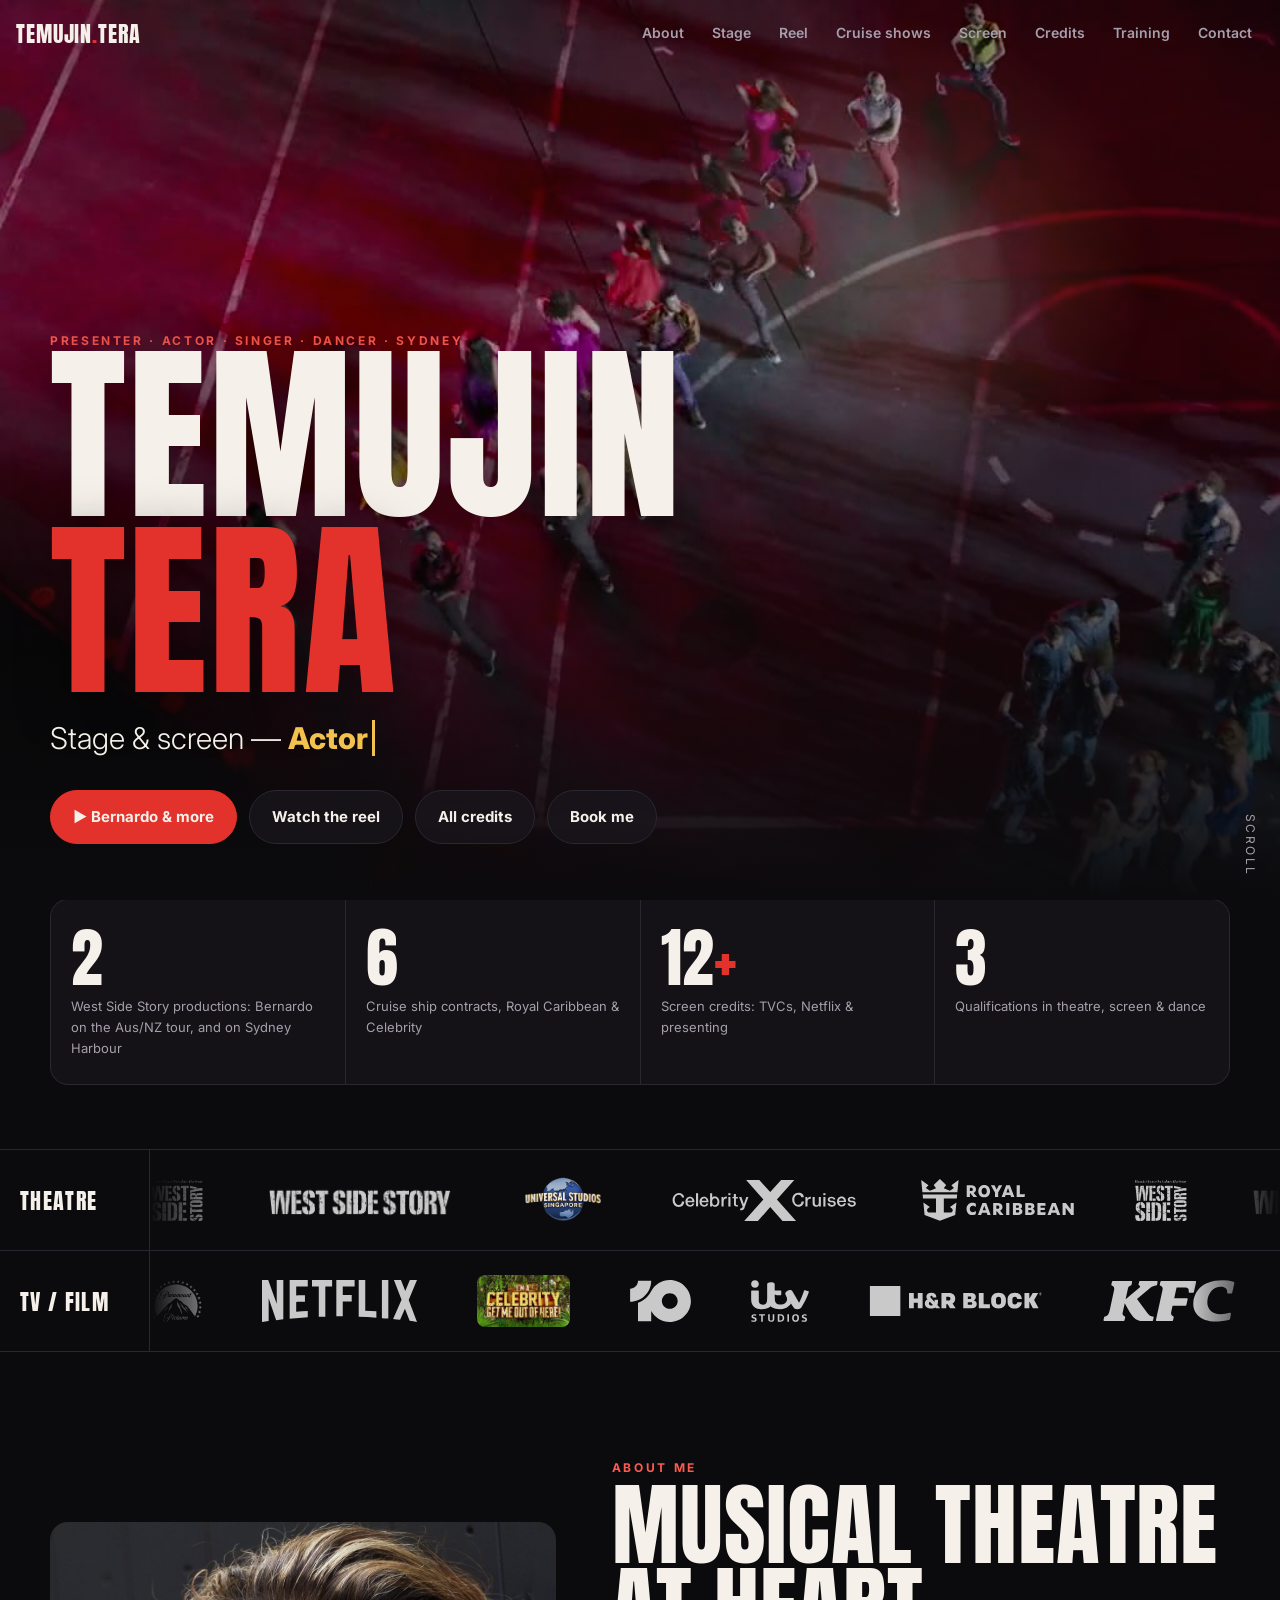
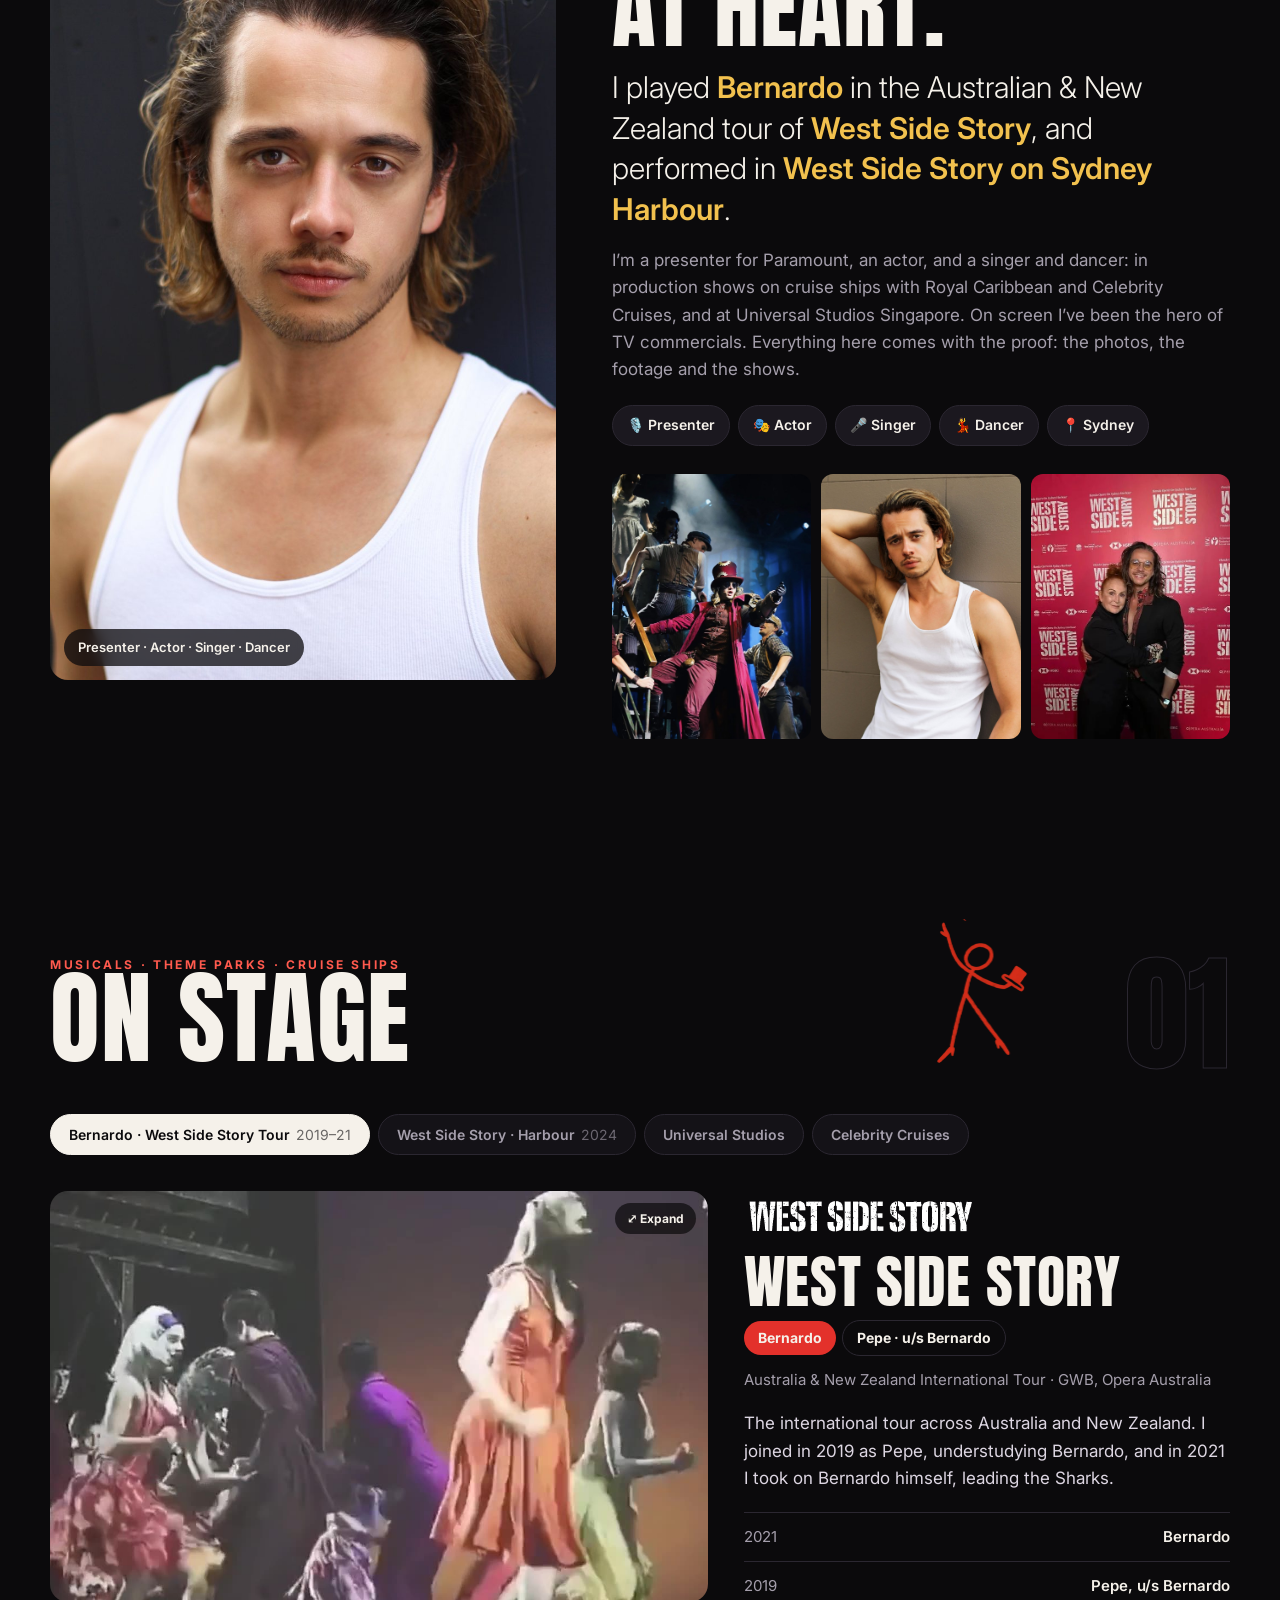
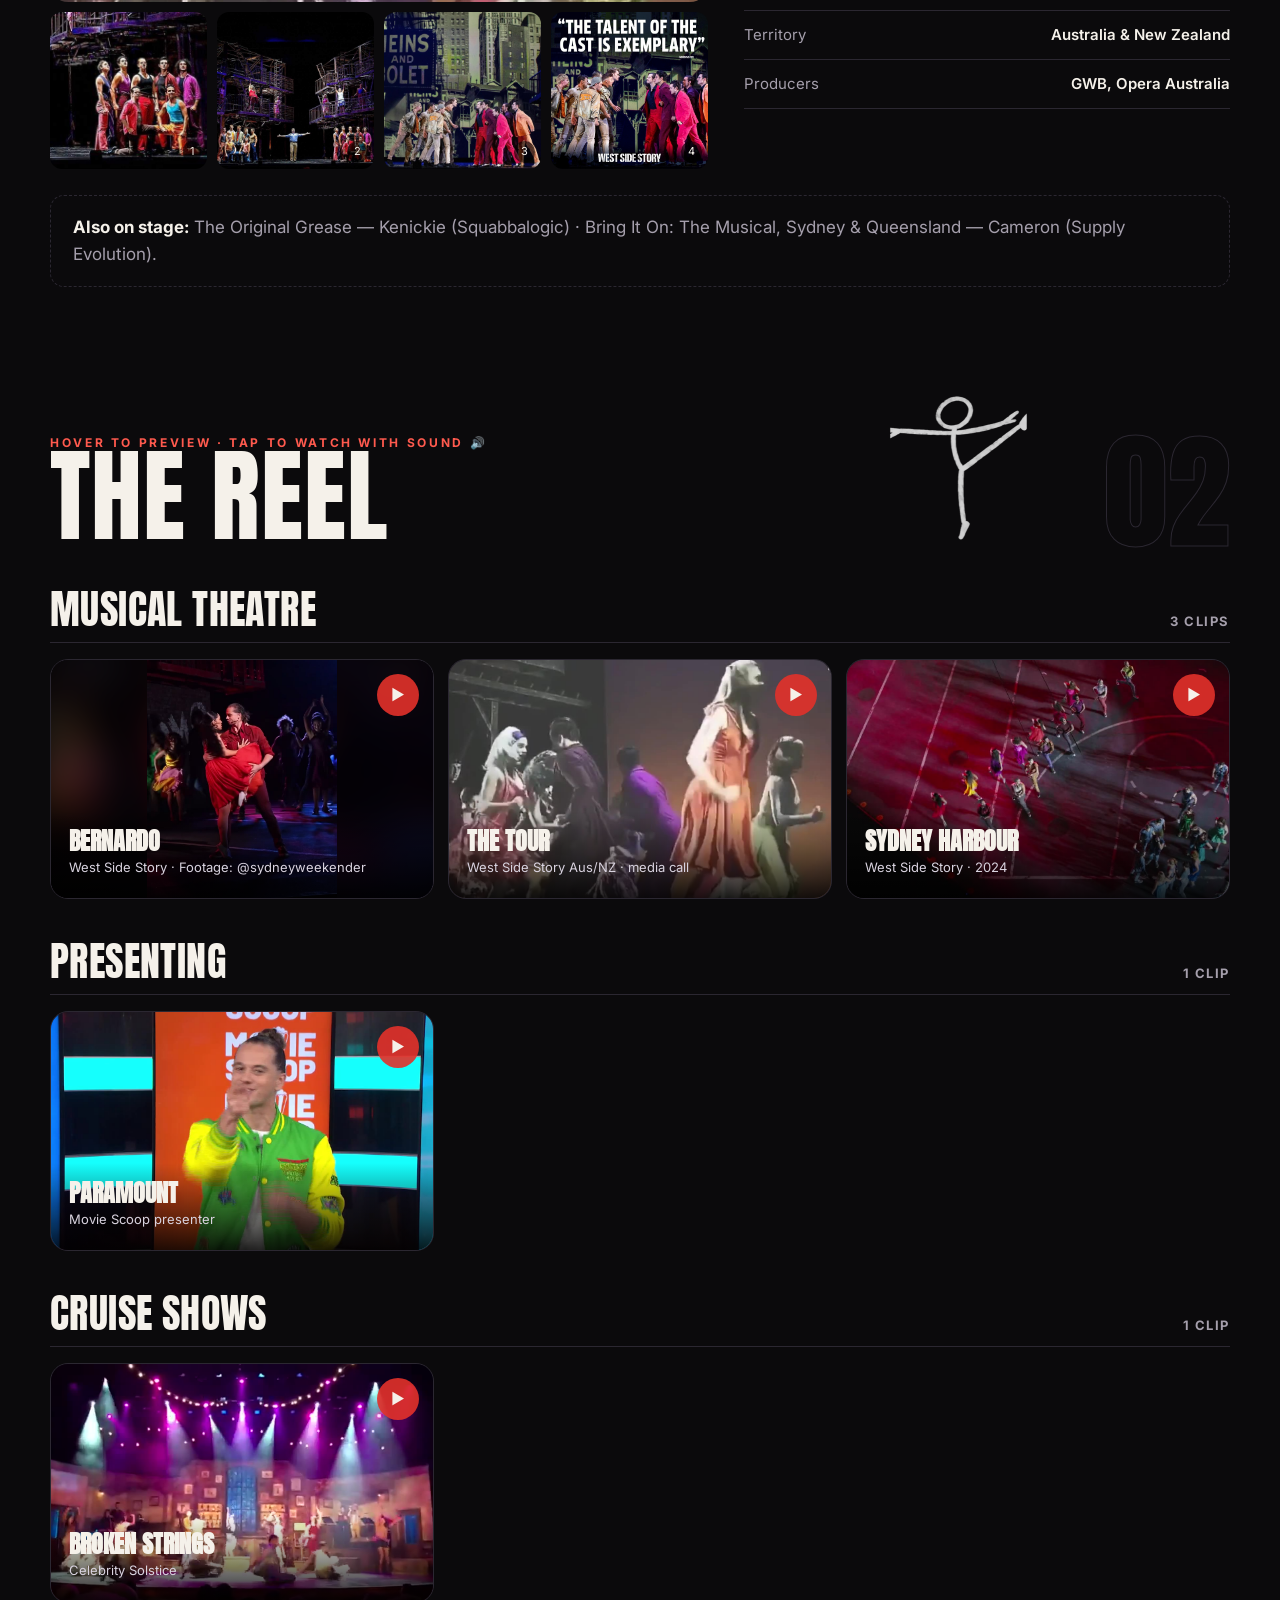
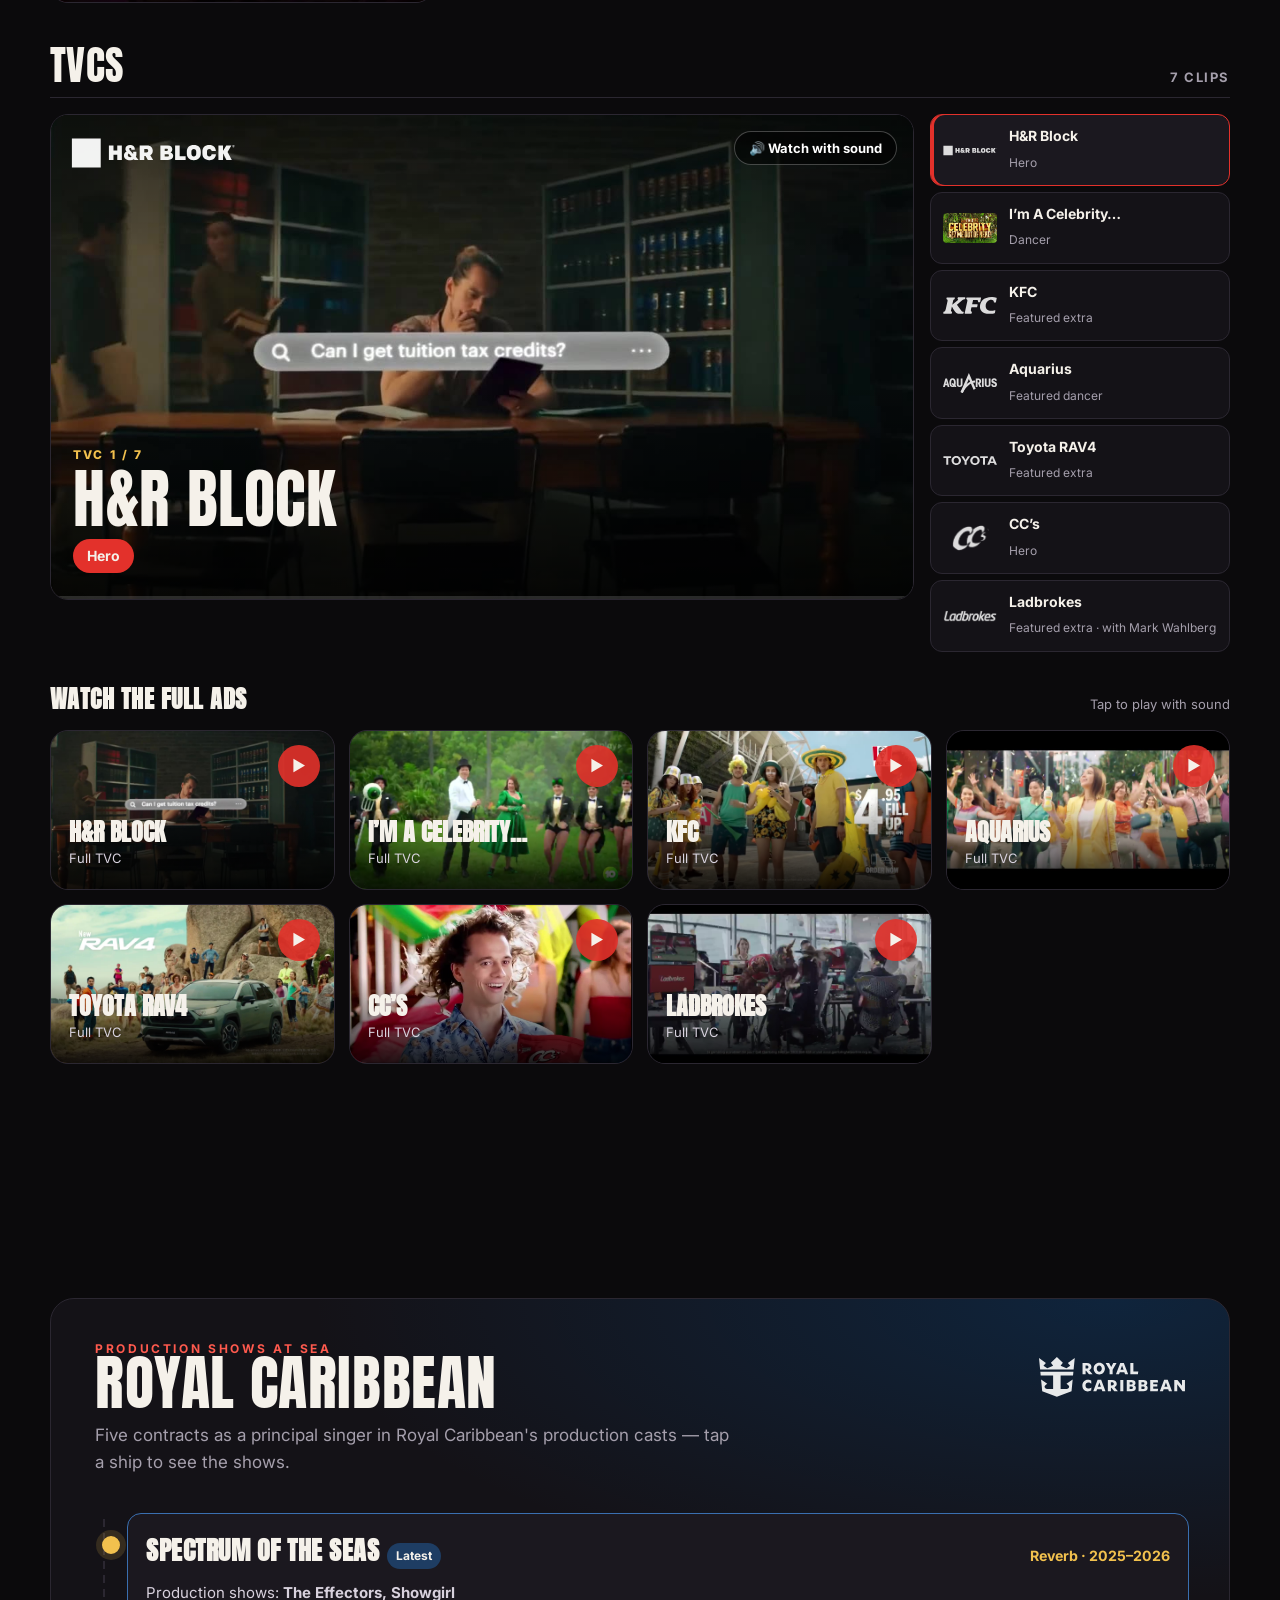
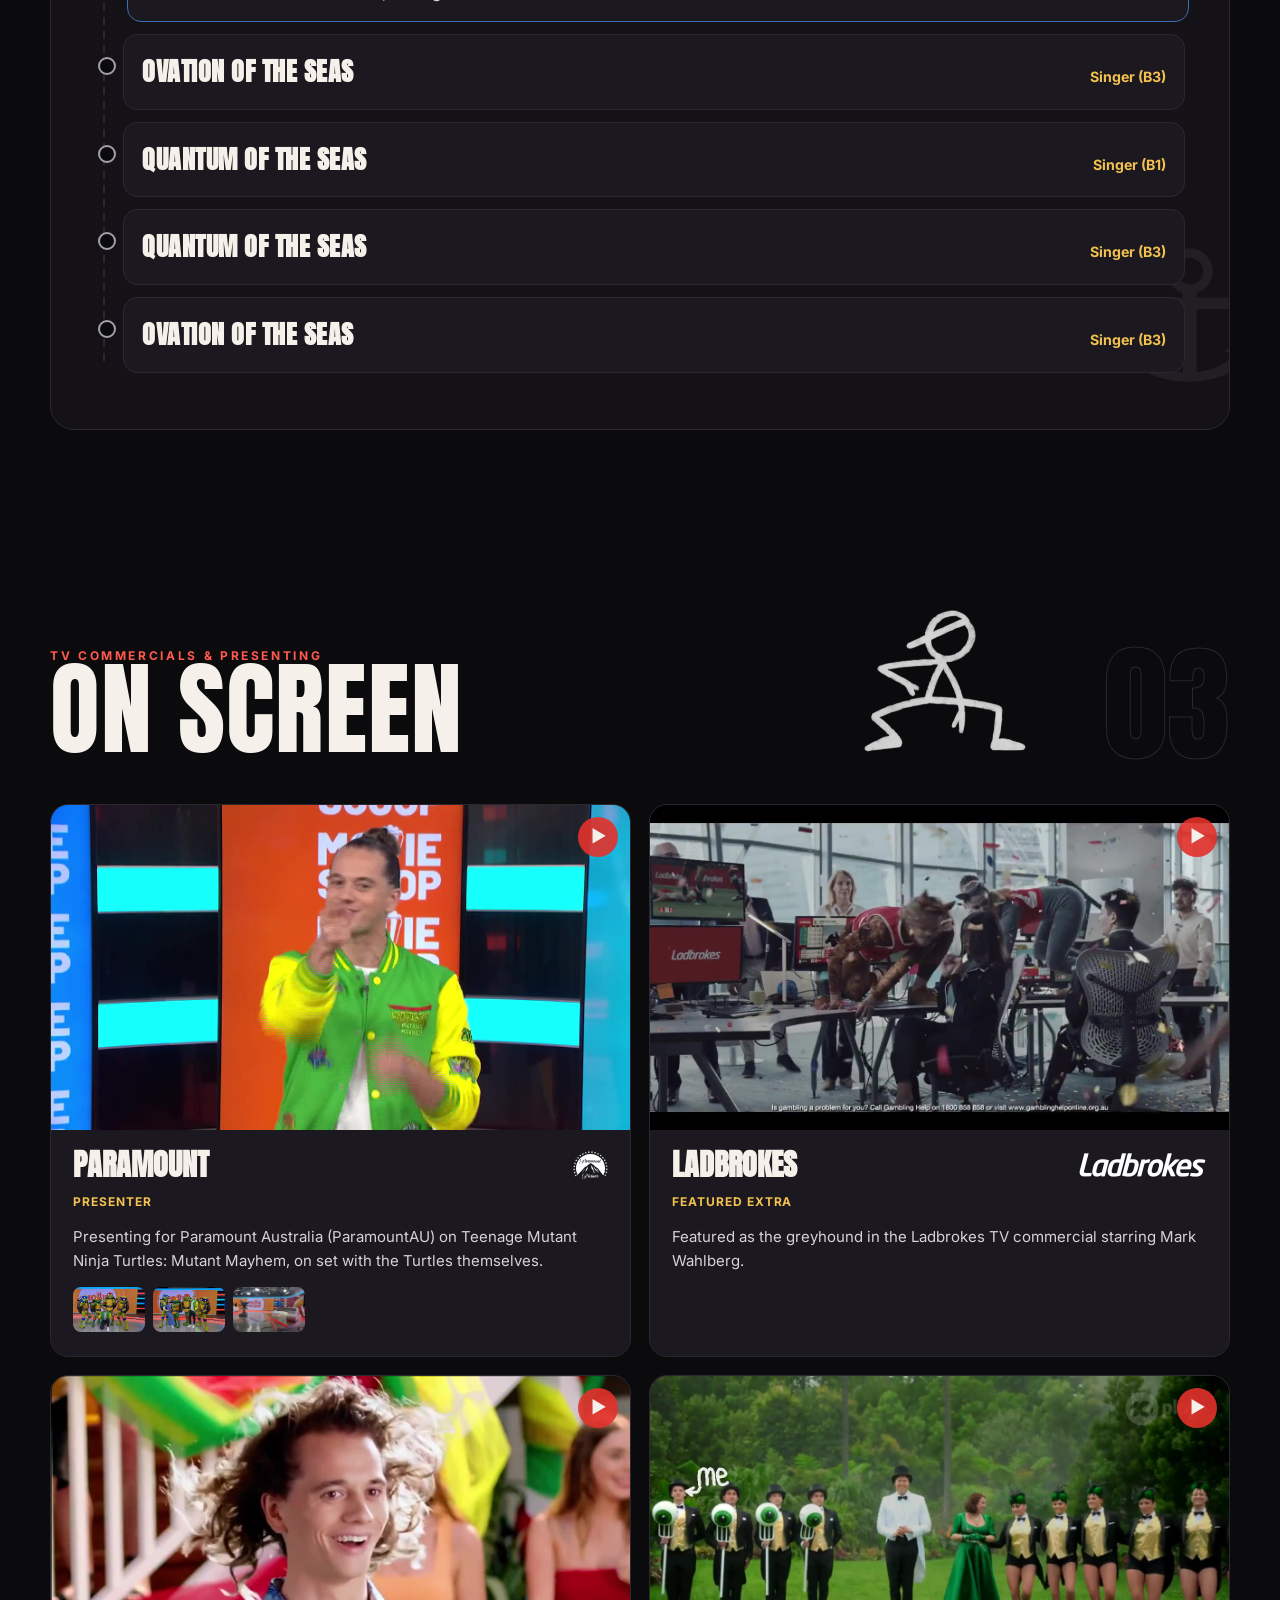
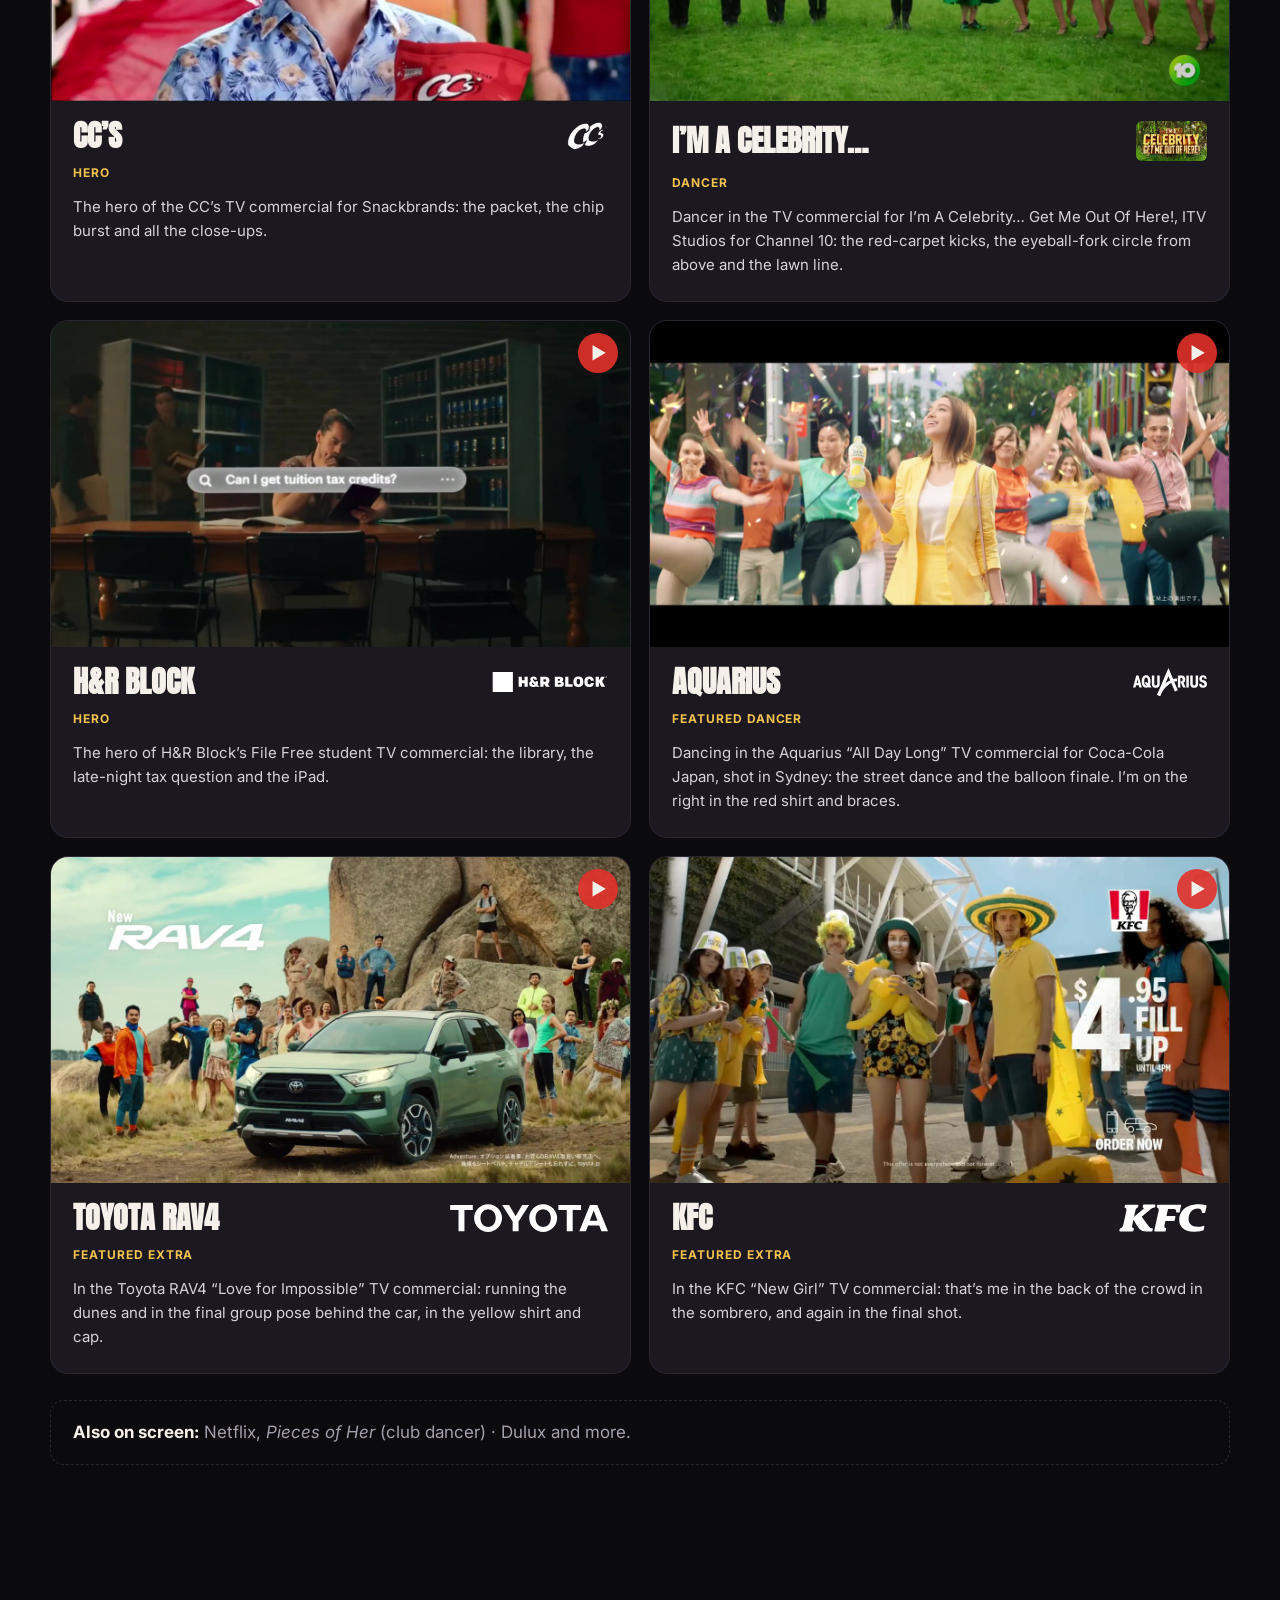
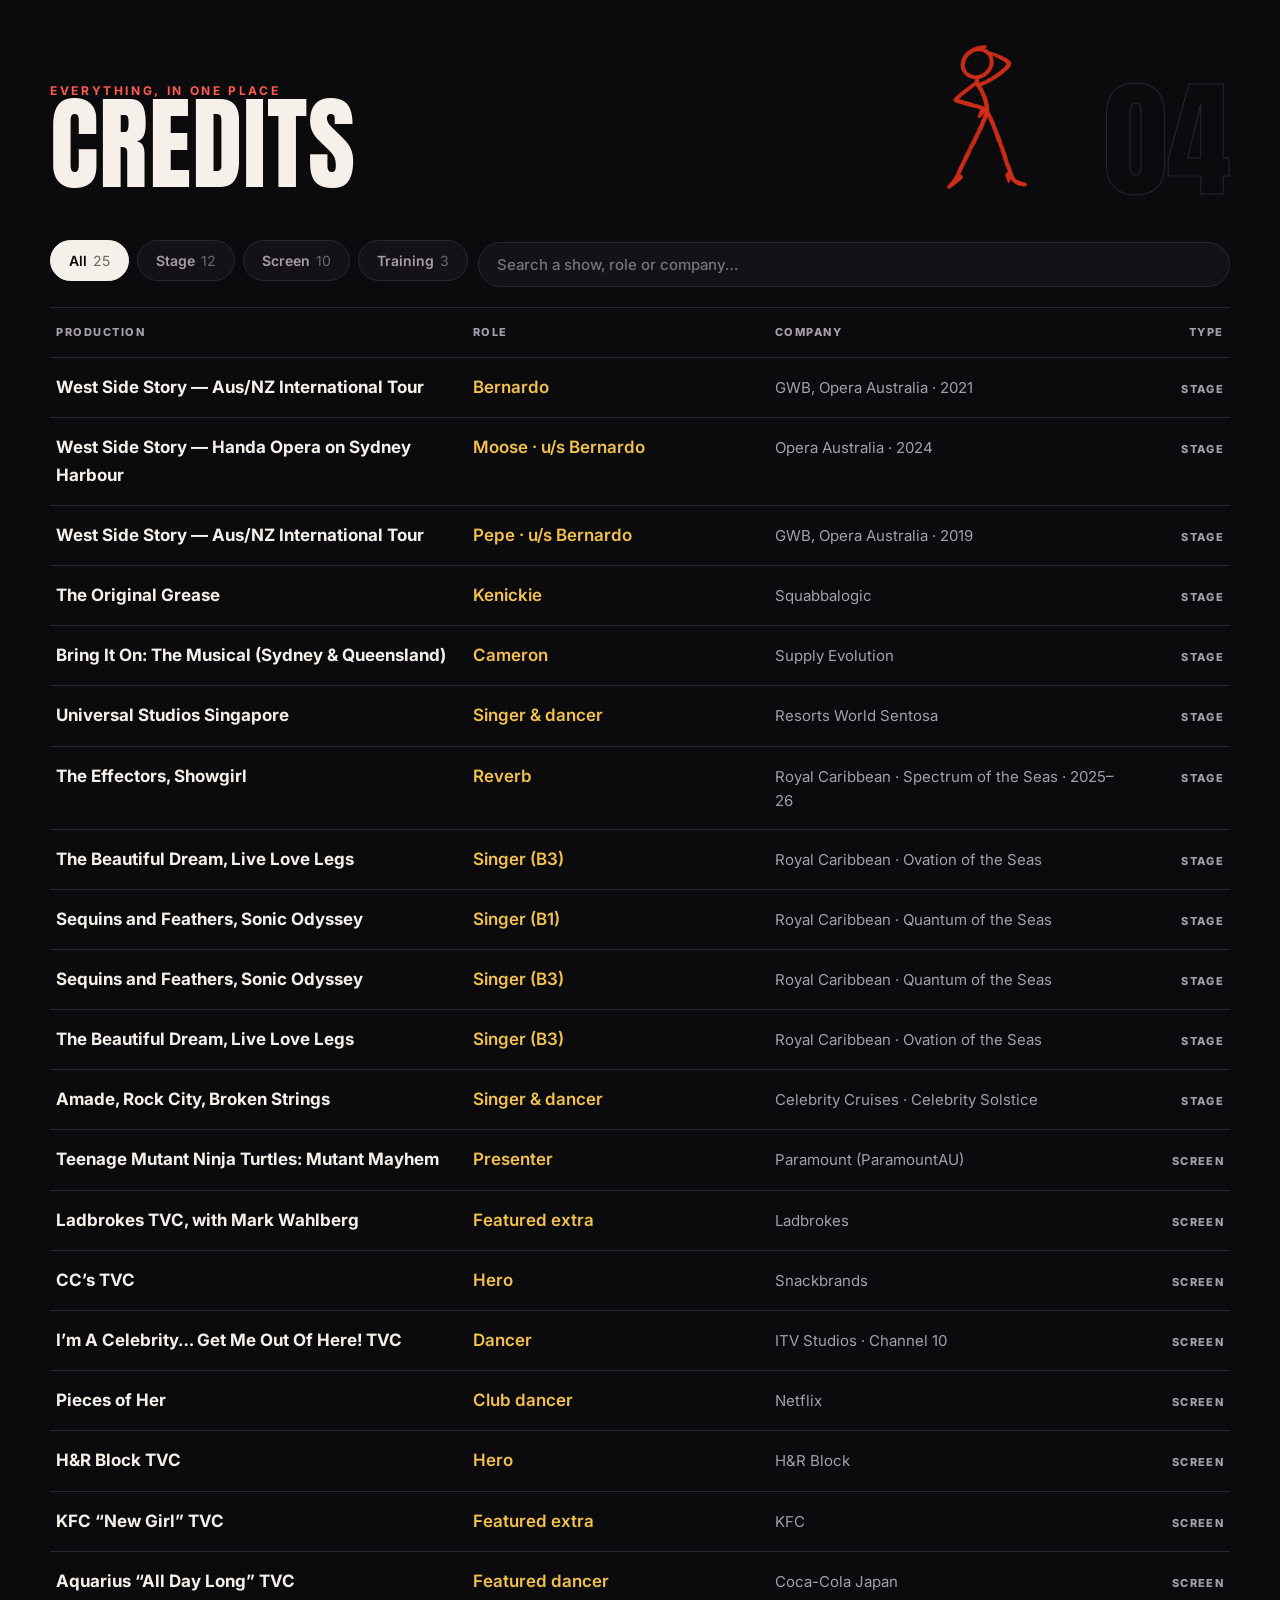
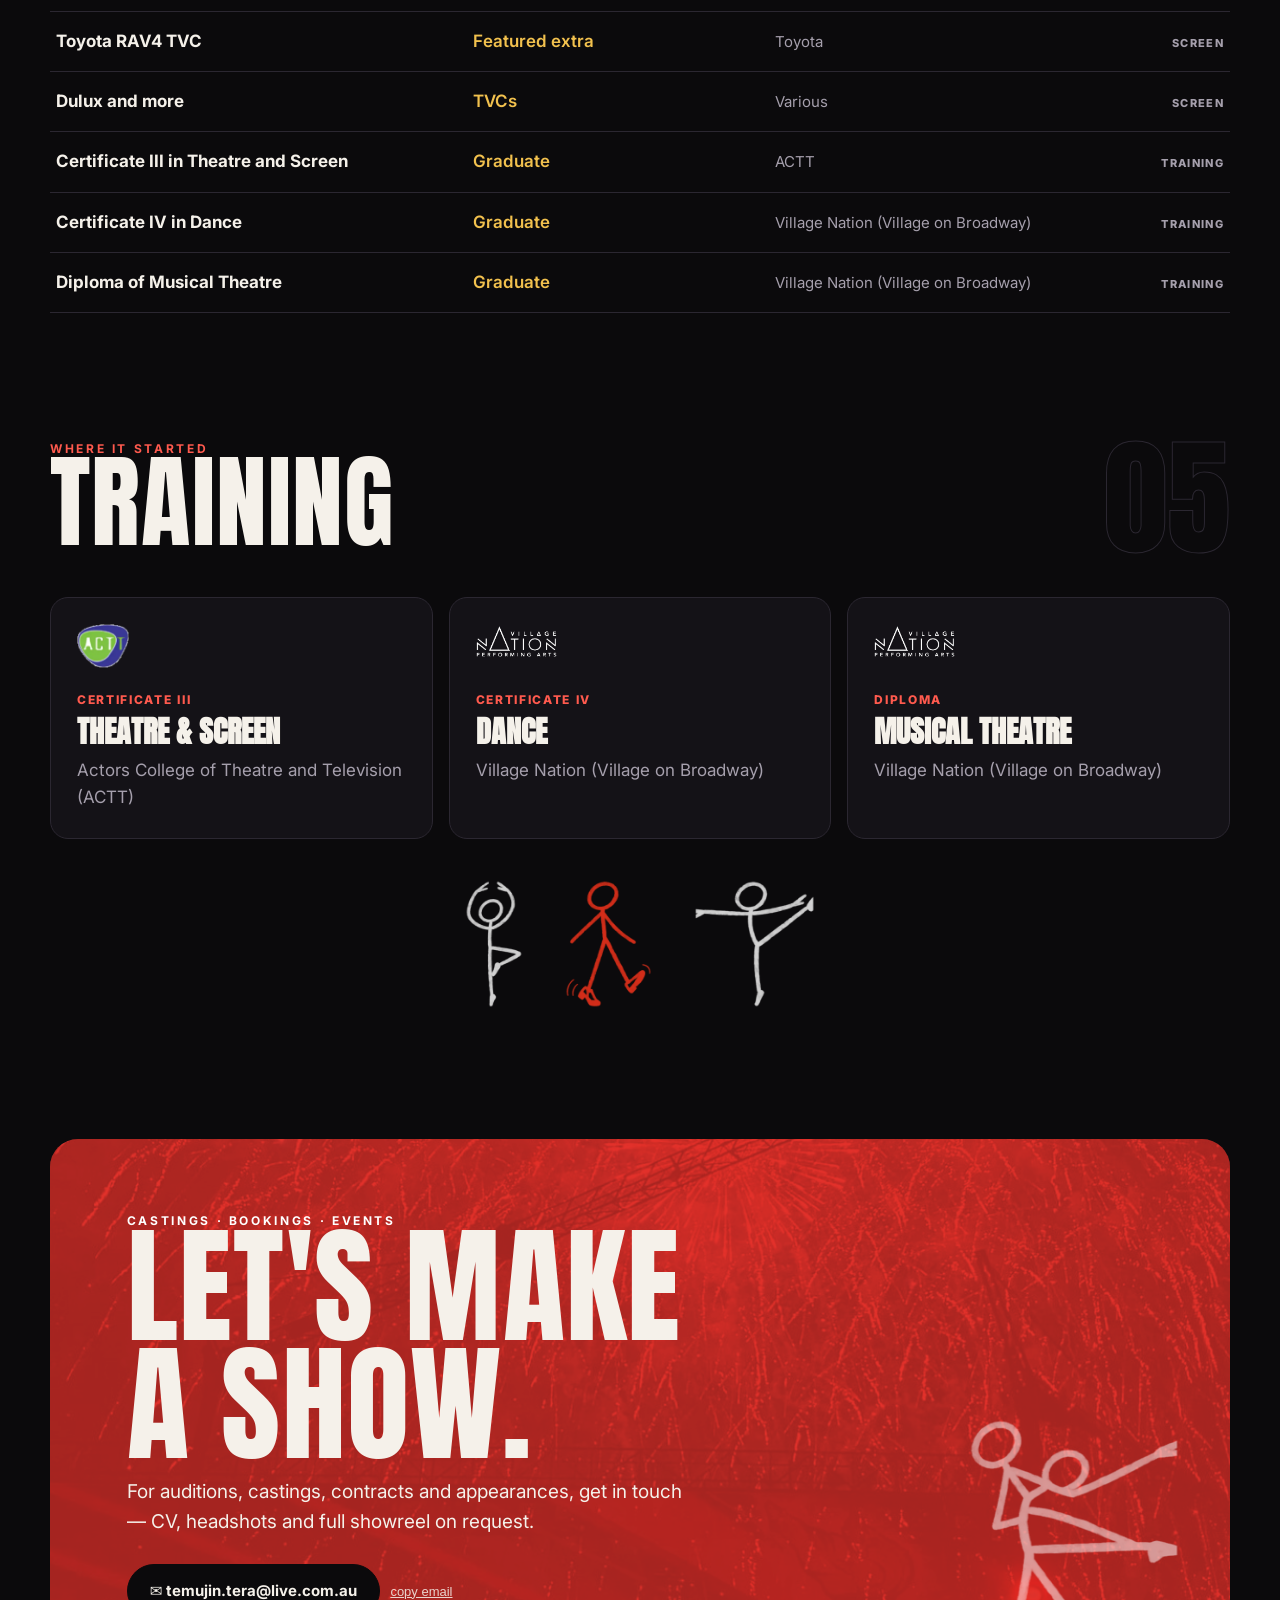
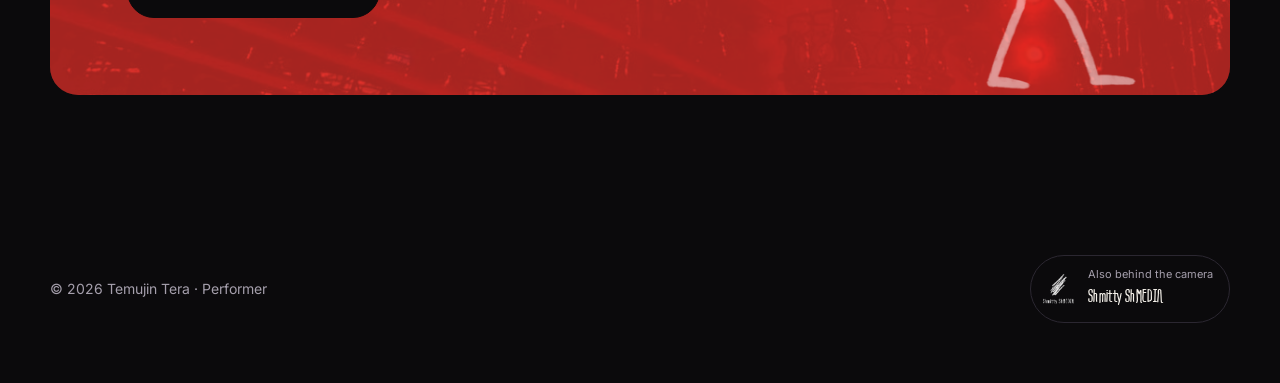
==== commit 55737e7b: "Add files via upload" ====
--- a/index.html
+++ b/index.html
@@ -11,7 +11,7 @@
 <link rel="icon" href="img-portrait.jpg">
 <link rel="preconnect" href="https://fonts.googleapis.com"><link rel="preconnect" href="https://fonts.gstatic.com" crossorigin>
 <link href="https://fonts.googleapis.com/css2?family=Anton&family=Inter:wght@300;400;600;700;800&display=swap" rel="stylesheet">
-<link rel="stylesheet" href="style.css?v=15">
+<link rel="stylesheet" href="style.css?v=16">
 </head>
 <body>
 <div id="progress"></div>
@@ -157,6 +157,6 @@
   <button class="nv n" id="lbN" aria-label="Next">›</button>
 </div>
 <div class="toast" id="toast">Email copied</div>
-<script src="app.js?v=15"></script>
+<script src="app.js?v=16"></script>
 </body>
 </html>
--- a/style.css
+++ b/style.css
@@ -281,3 +281,6 @@
 .fullgrid{grid-template-columns:repeat(4,1fr)!important}
 .fullgrid .vcard{aspect-ratio:16/9}
 @media(max-width:860px){.fullgrid{grid-template-columns:1fr 1fr!important}}
+.tvshow{align-items:start}
+.tvlist{max-height:min(46vw,560px);overflow-y:auto}
+@media(max-width:860px){.tvlist{max-height:none}}
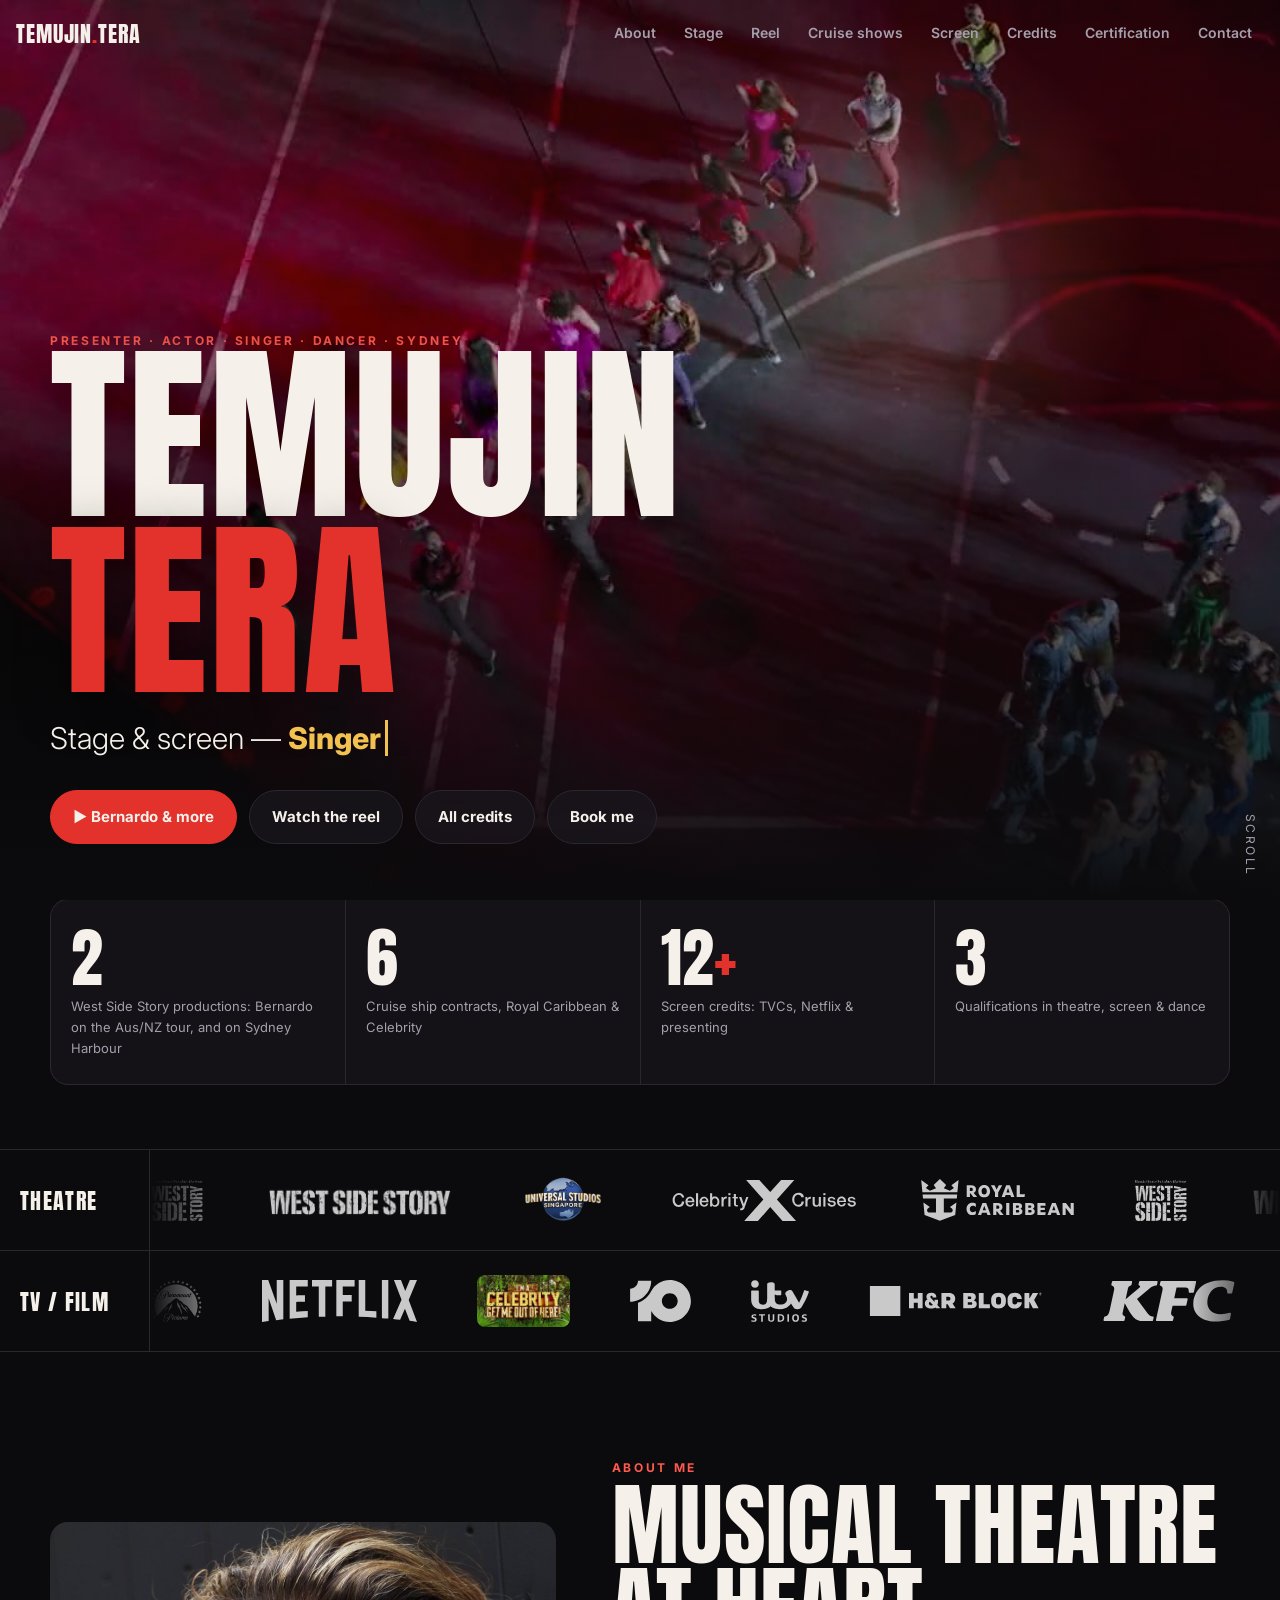
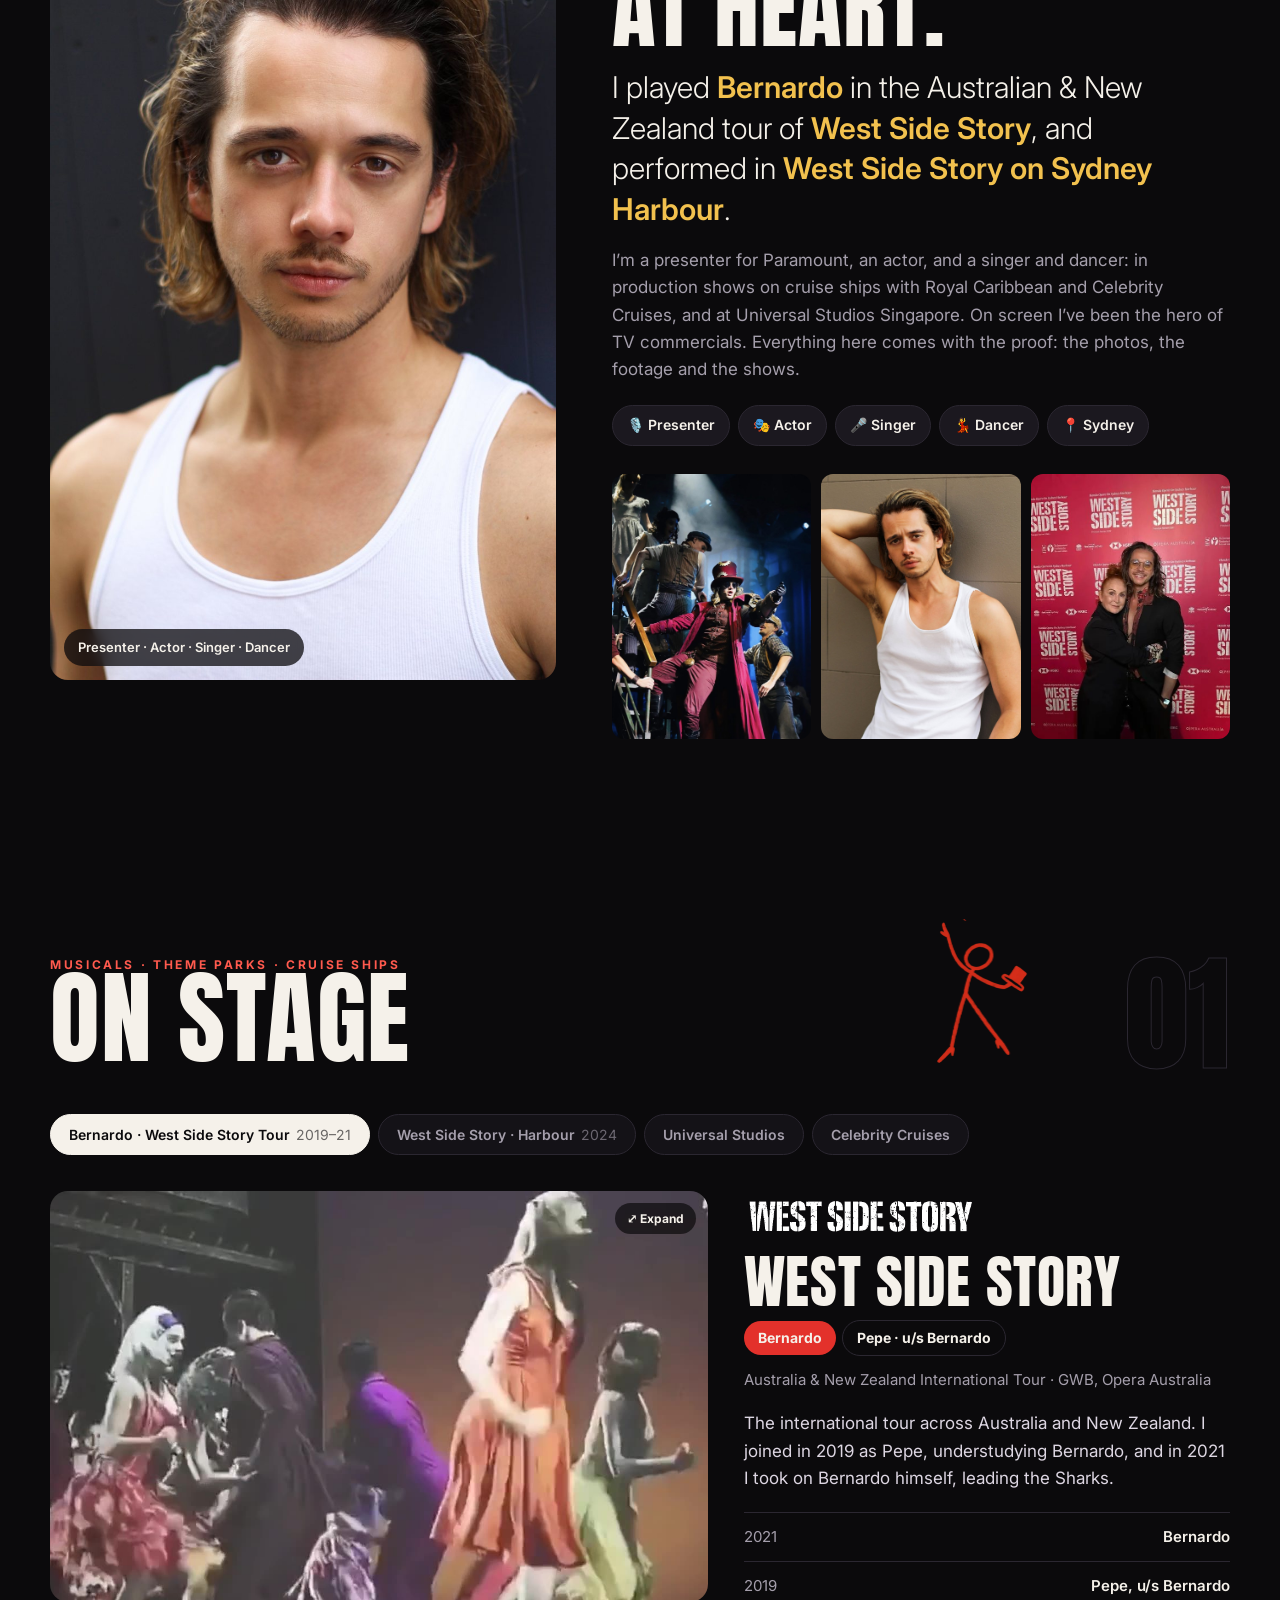
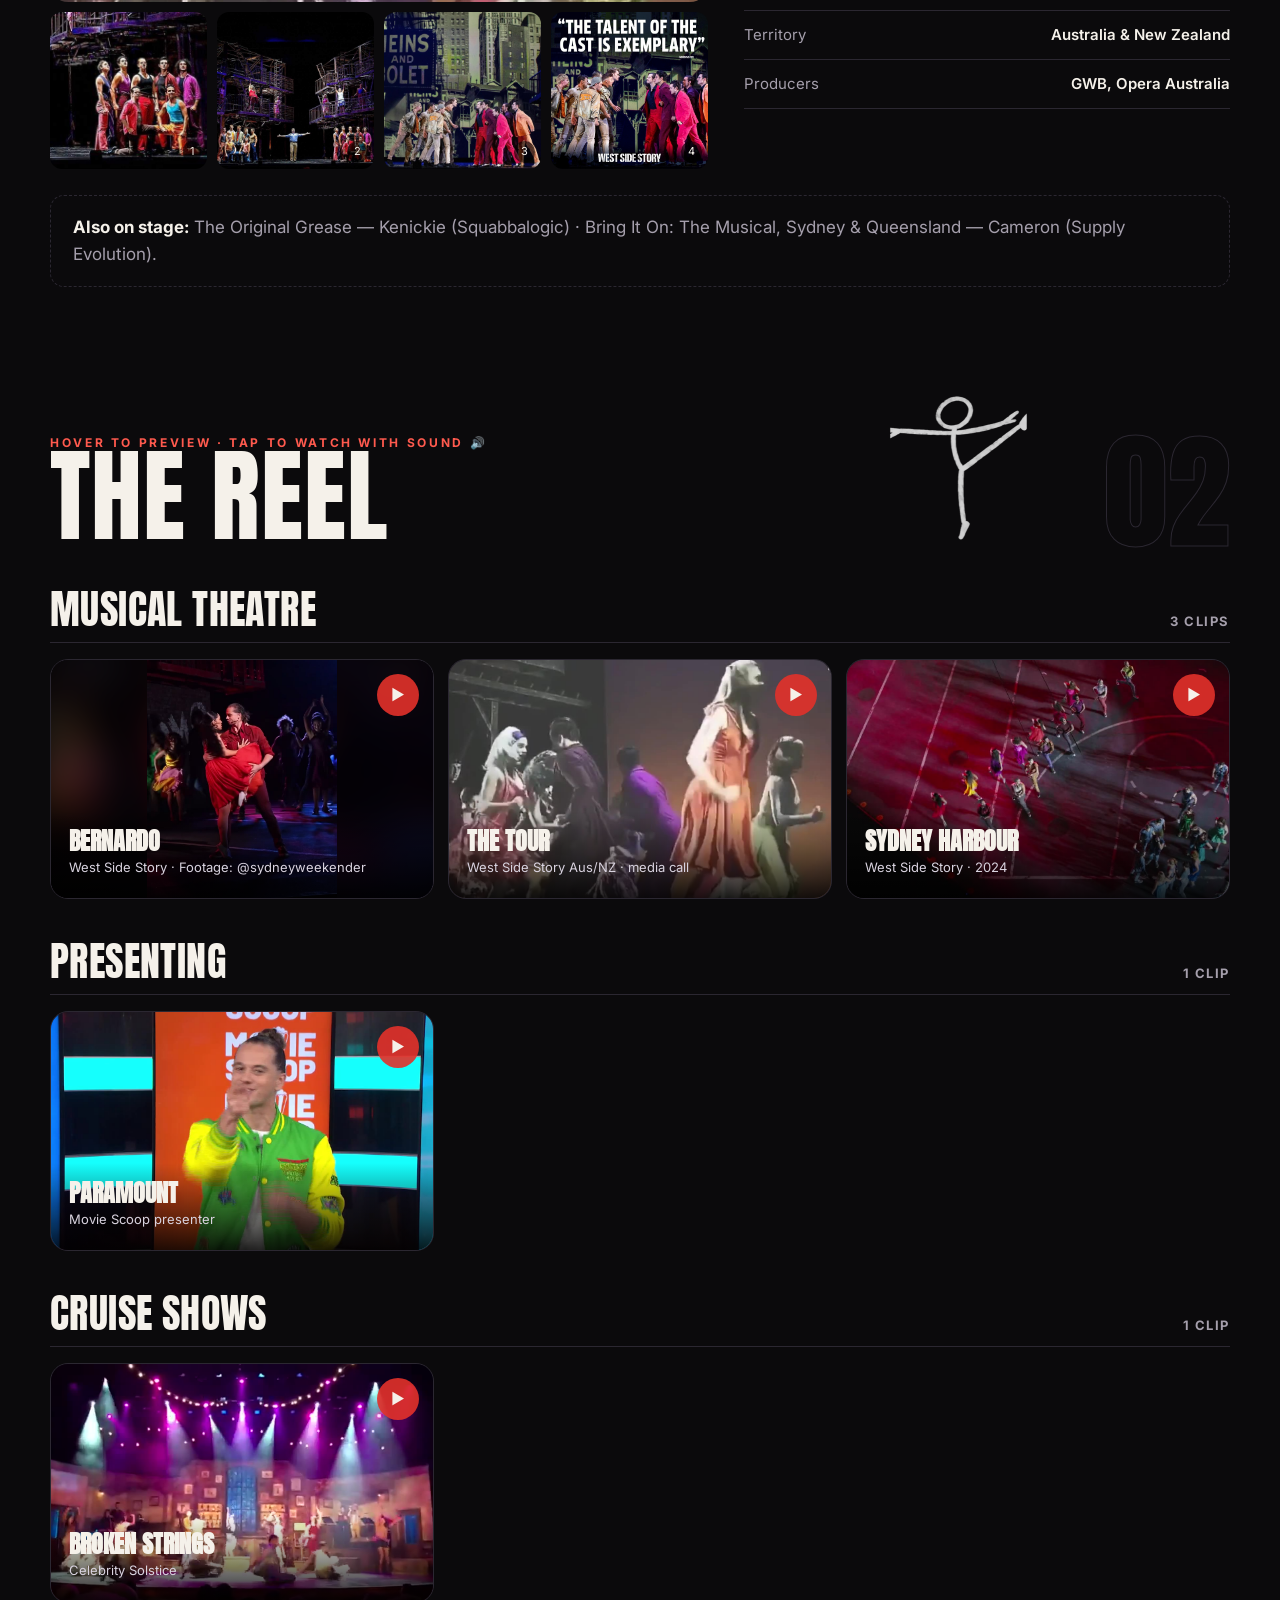
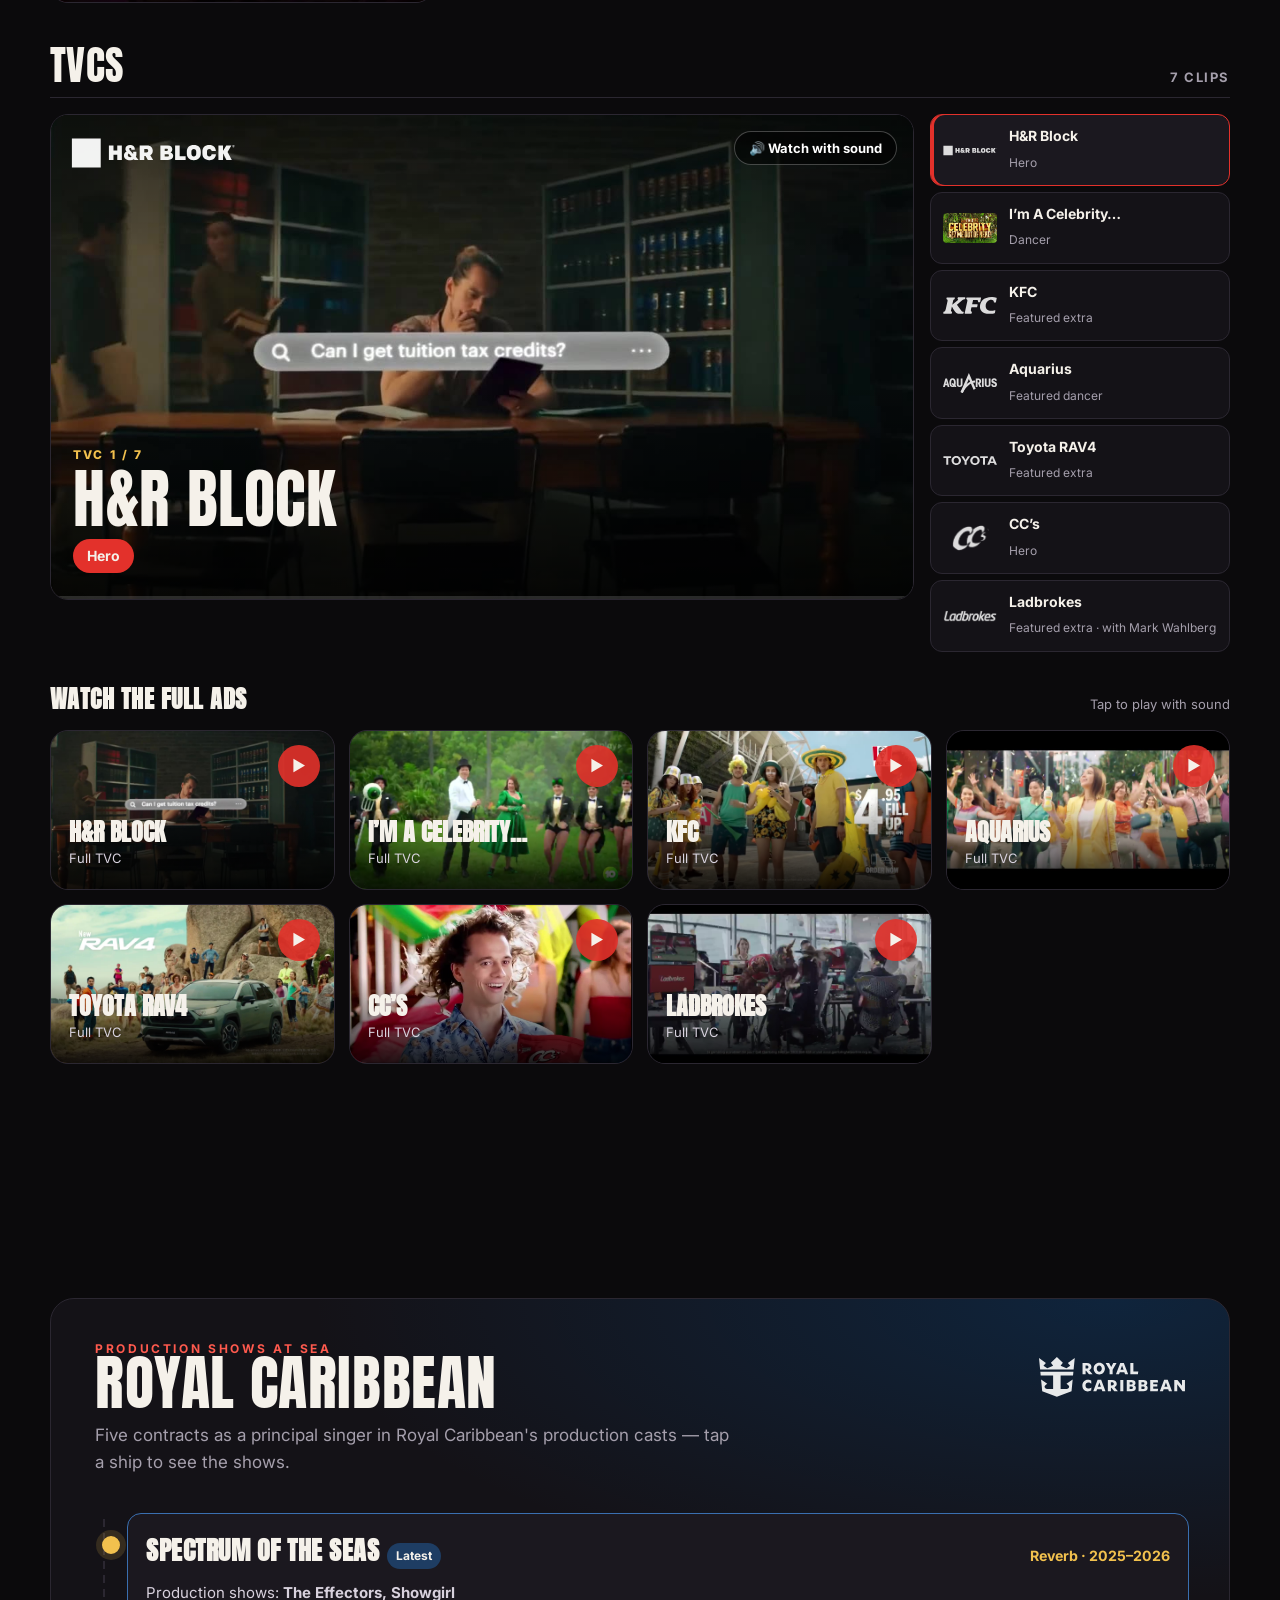
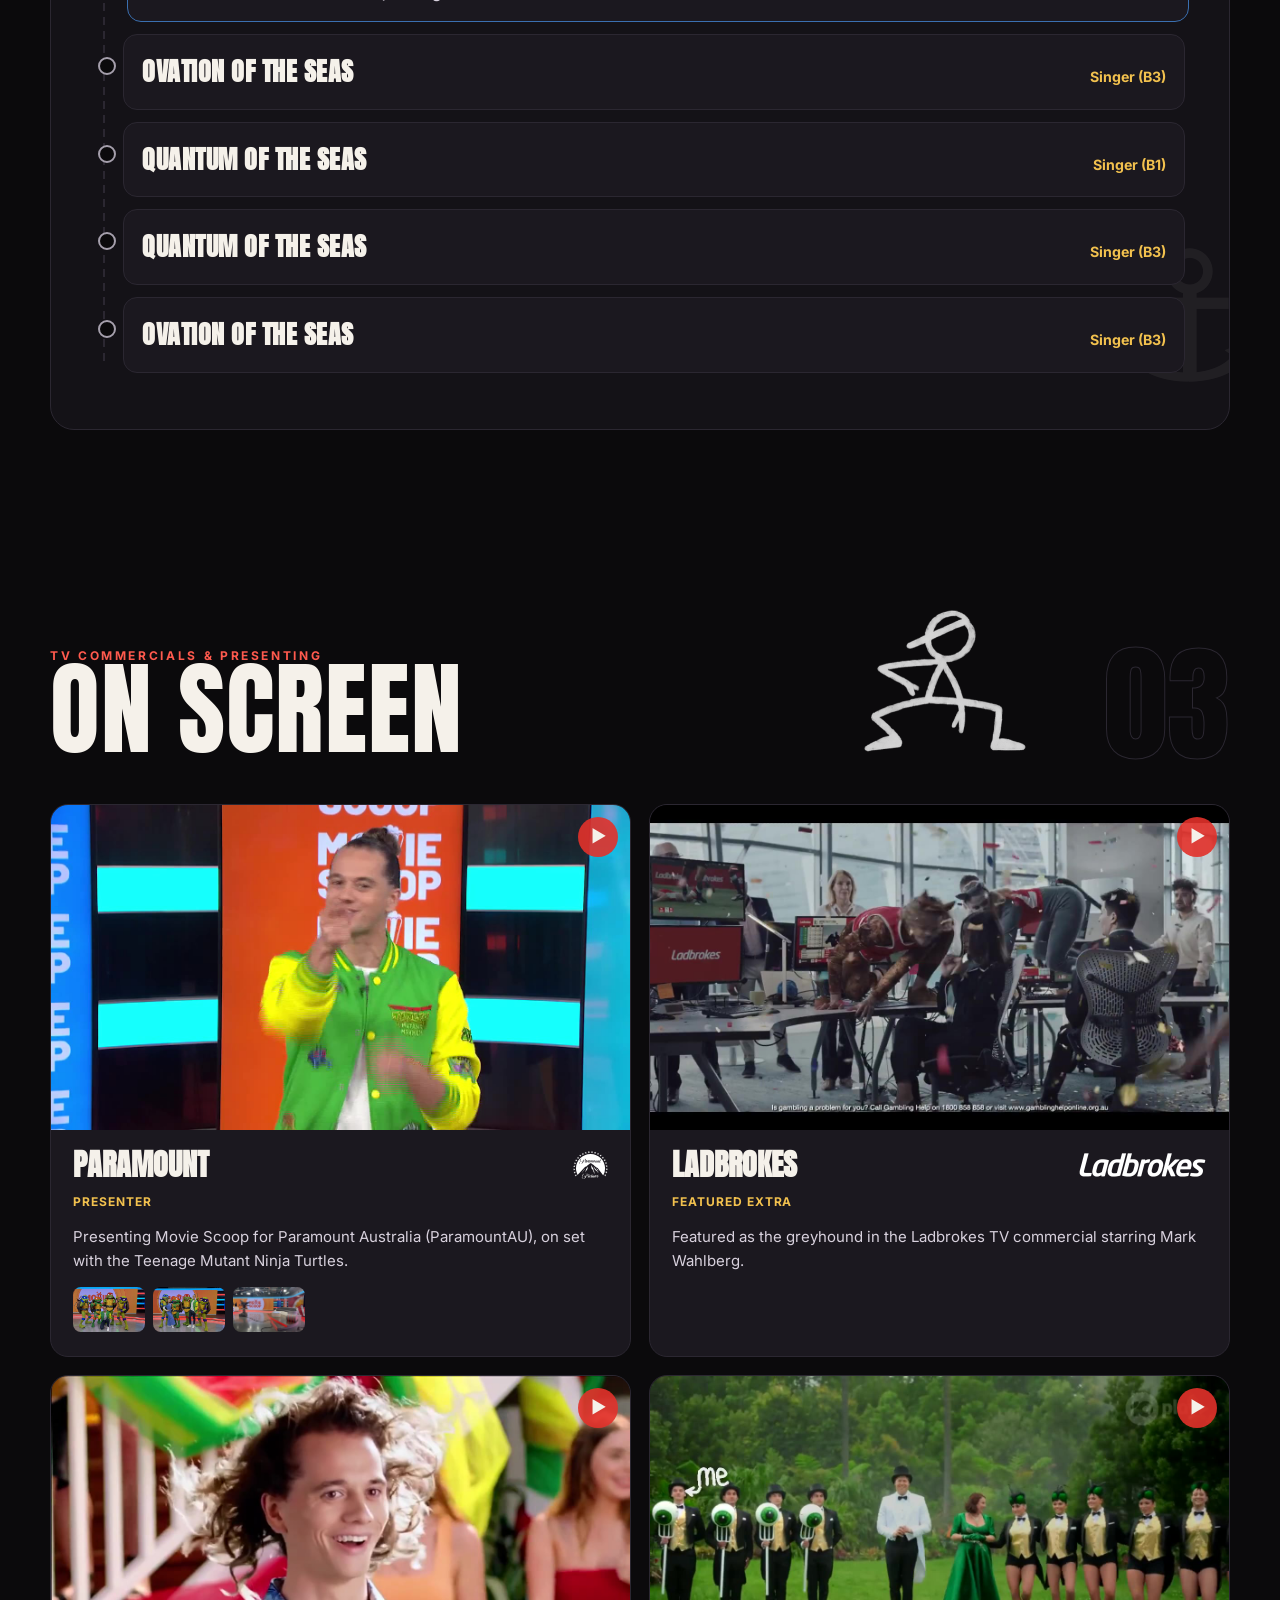
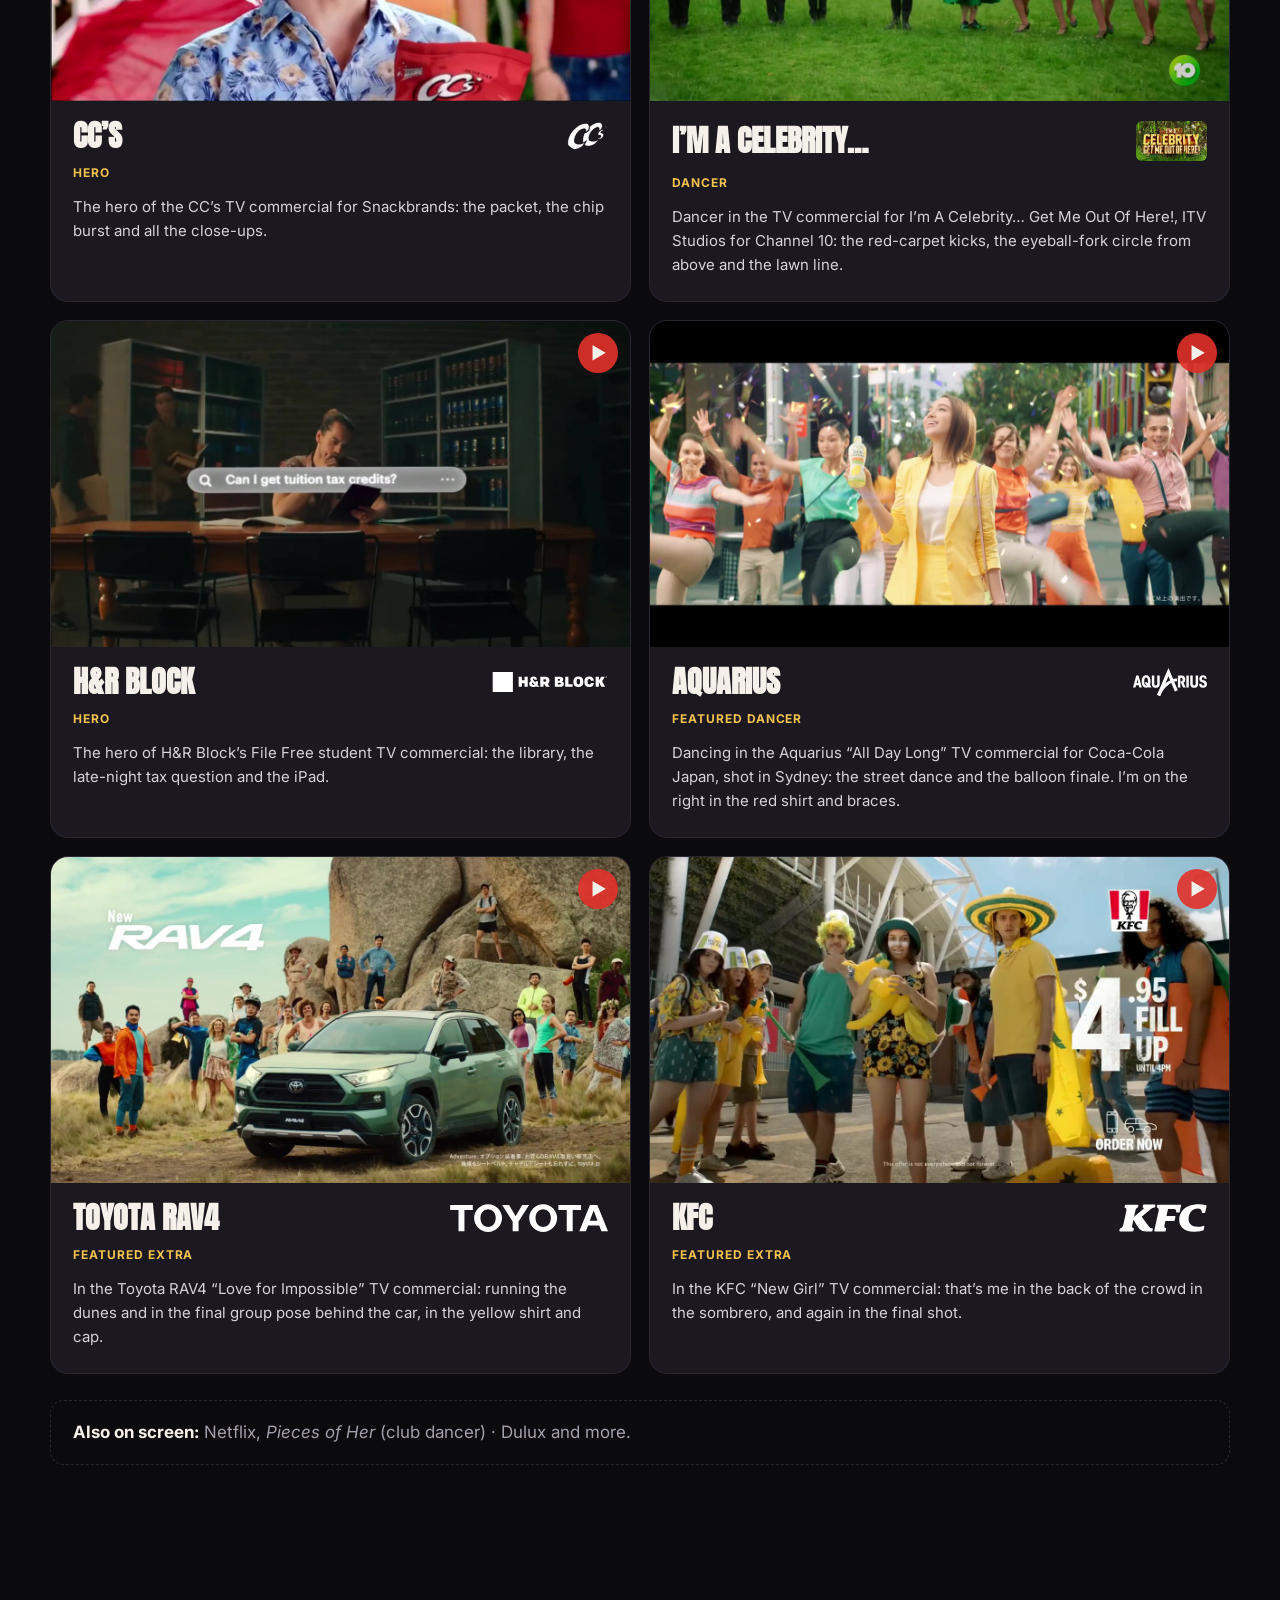
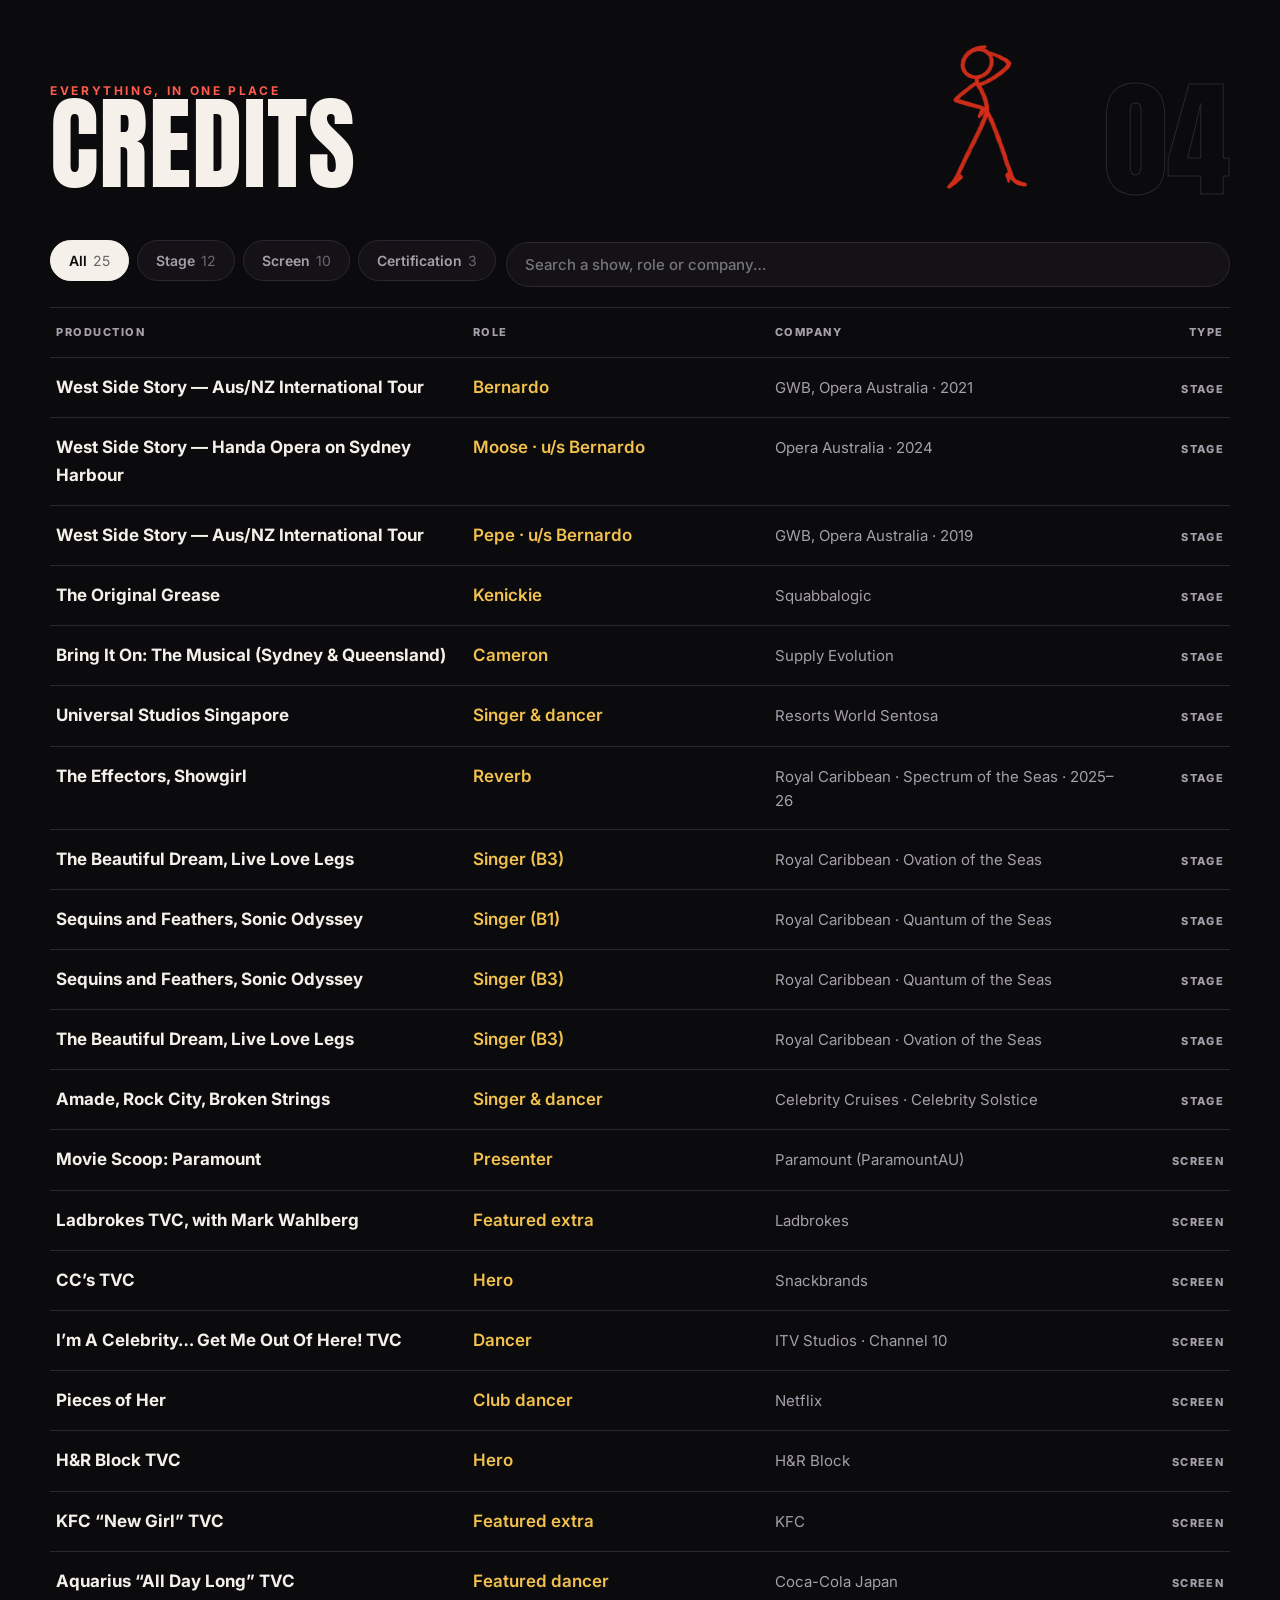
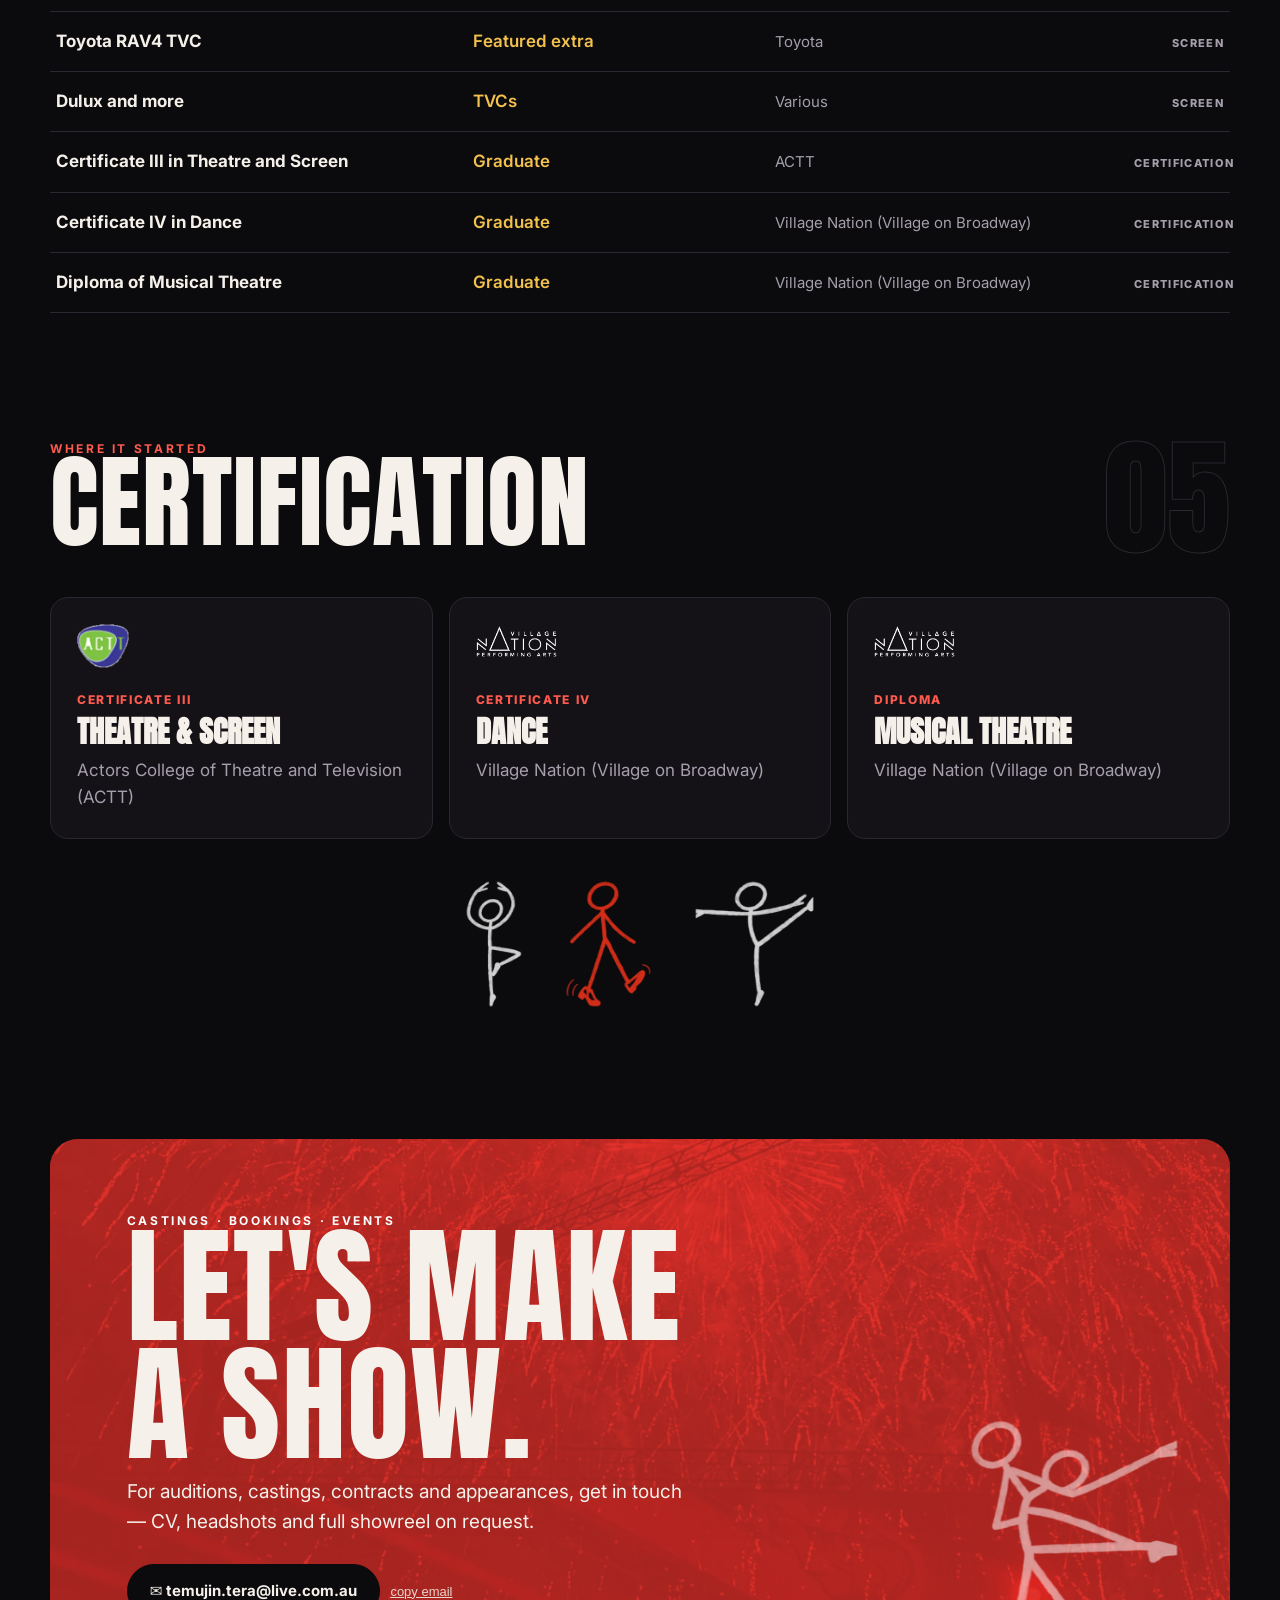
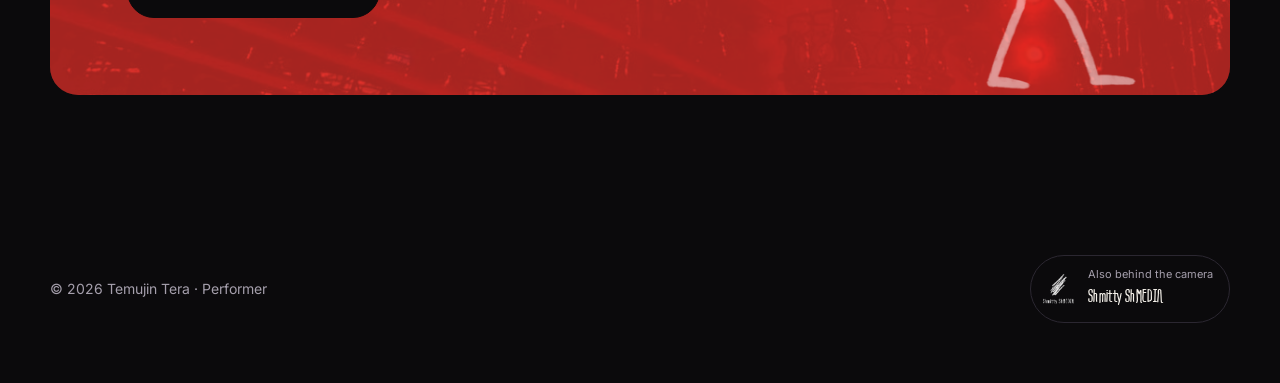
==== commit fea91c93: "Add files via upload" ====
--- a/index.html
+++ b/index.html
@@ -19,7 +19,7 @@
   <a class="brand" href="#top">TEMUJIN<span>.</span>TERA</a>
   <button class="burger" id="burger" aria-label="Menu">☰</button>
   <div class="links" id="links">
-    <a href="#about">About</a><a href="#stage">Stage</a><a href="#reel">Reel</a><a href="#sea">Cruise shows</a><a href="#screen">Screen</a><a href="#credits">Credits</a><a href="#training">Training</a><a href="#contact">Contact</a>
+    <a href="#about">About</a><a href="#stage">Stage</a><a href="#reel">Reel</a><a href="#sea">Cruise shows</a><a href="#screen">Screen</a><a href="#credits">Credits</a><a href="#training">Certification</a><a href="#contact">Contact</a>
   </div>
 </nav>
 
@@ -119,7 +119,7 @@
 
 <section id="training" style="padding-top:20px">
   <div class="wrap">
-    <div class="sec-head rv"><div><div class="eyebrow">Where it started</div><h2 class="disp">Training</h2></div><div class="idx">05</div></div>
+    <div class="sec-head rv"><div><div class="eyebrow">Where it started</div><h2 class="disp">Certification</h2></div><div class="idx">05</div></div>
     <div class="train">
       <div class="tcard rv"><img src="logo-actt.png" alt="ACTT"><div class="lv">Certificate III</div><h4>Theatre &amp; Screen</h4><p class="mute">Actors College of Theatre and Television (ACTT)</p></div>
       <div class="tcard rv"><img src="logo-village-nation-white.png" alt="Village Nation"><div class="lv">Certificate IV</div><h4>Dance</h4><p class="mute">Village Nation (Village on Broadway)</p></div>
@@ -157,6 +157,6 @@
   <button class="nv n" id="lbN" aria-label="Next">›</button>
 </div>
 <div class="toast" id="toast">Email copied</div>
-<script src="app.js?v=16"></script>
+<script src="app.js?v=18"></script>
 </body>
 </html>
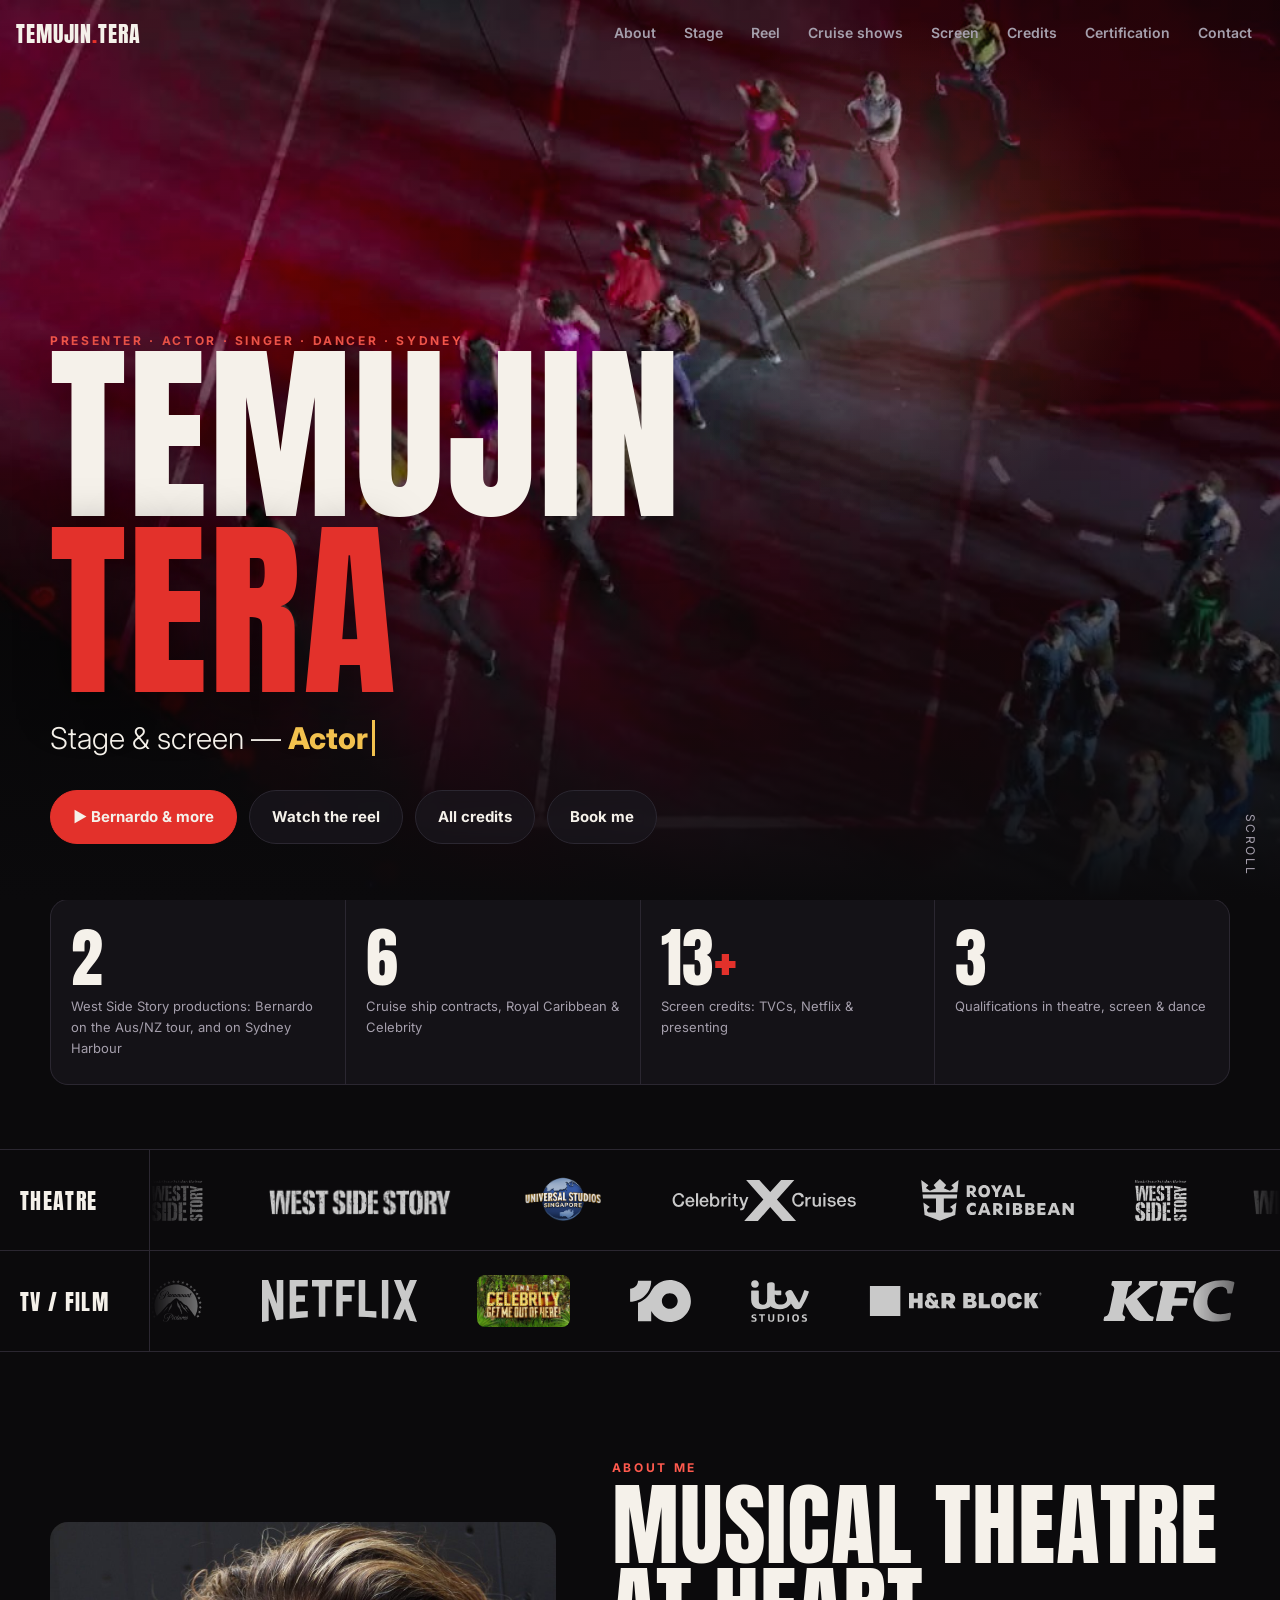
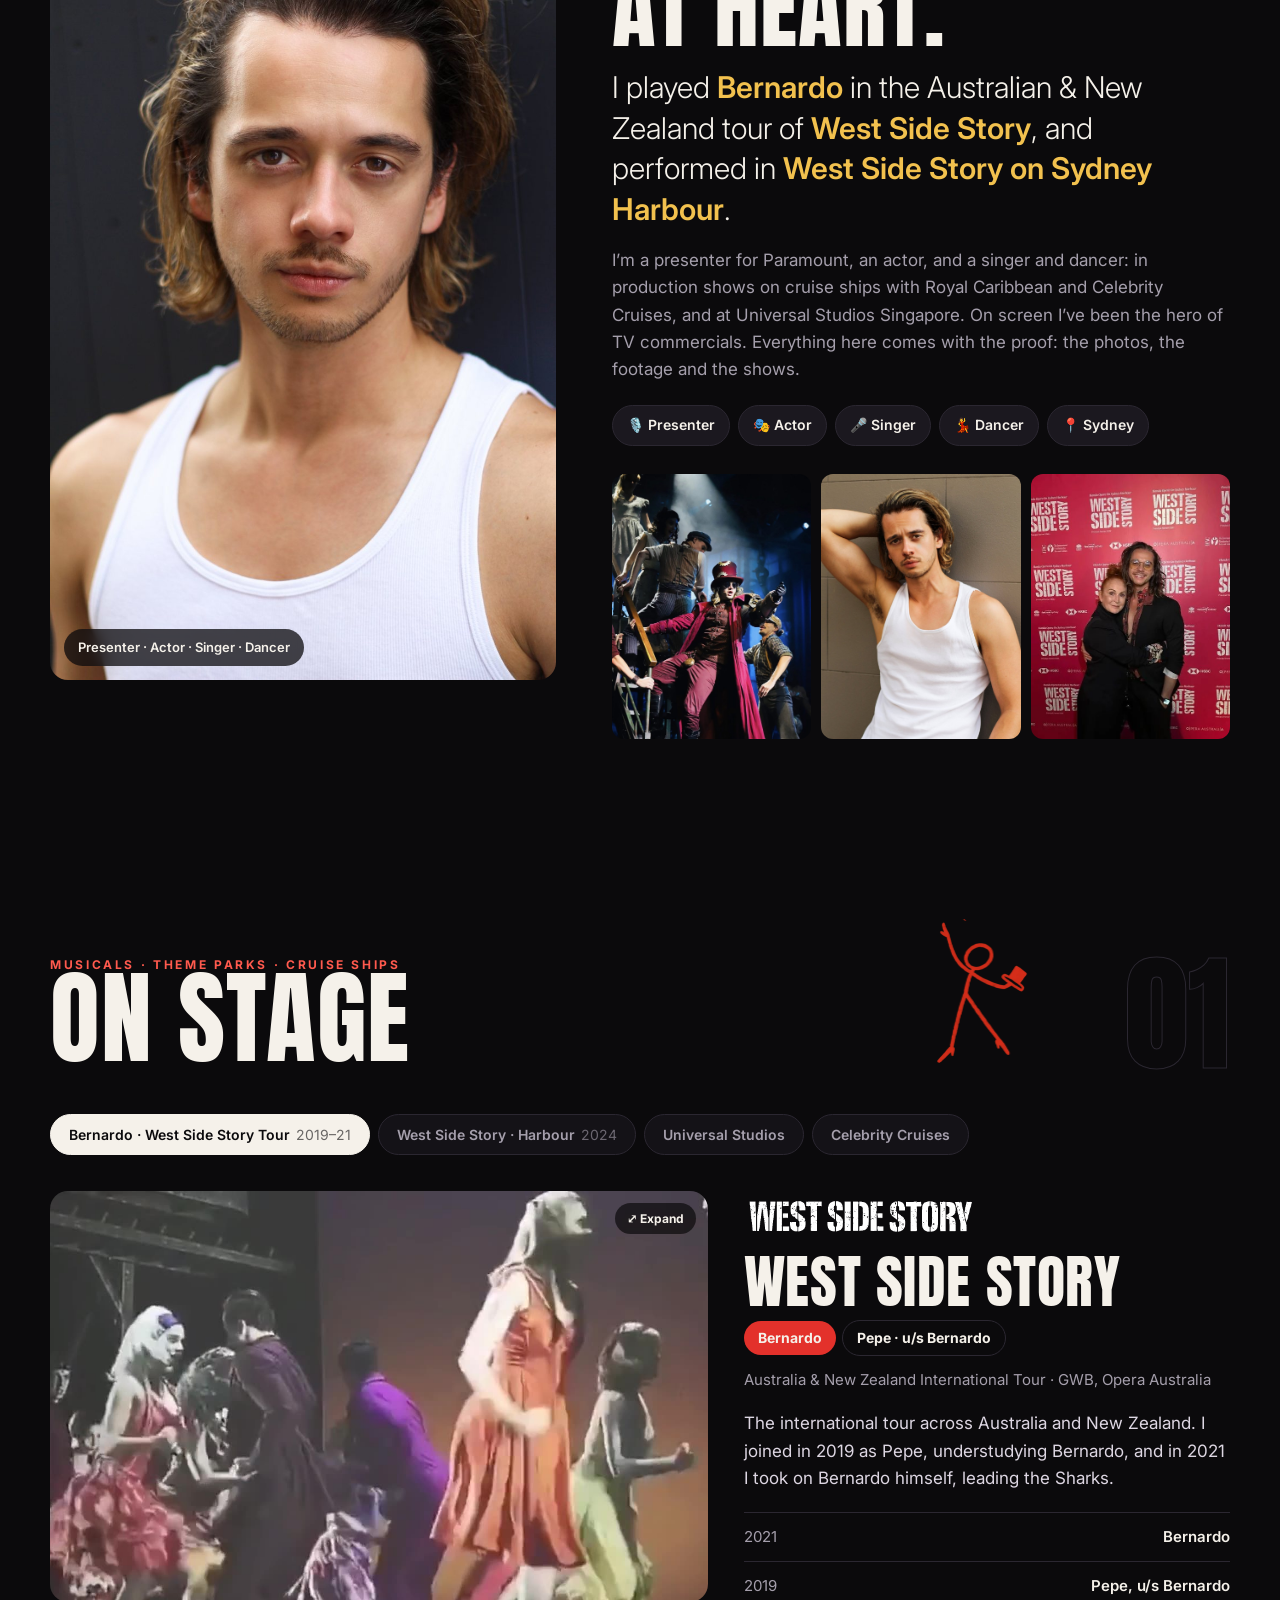
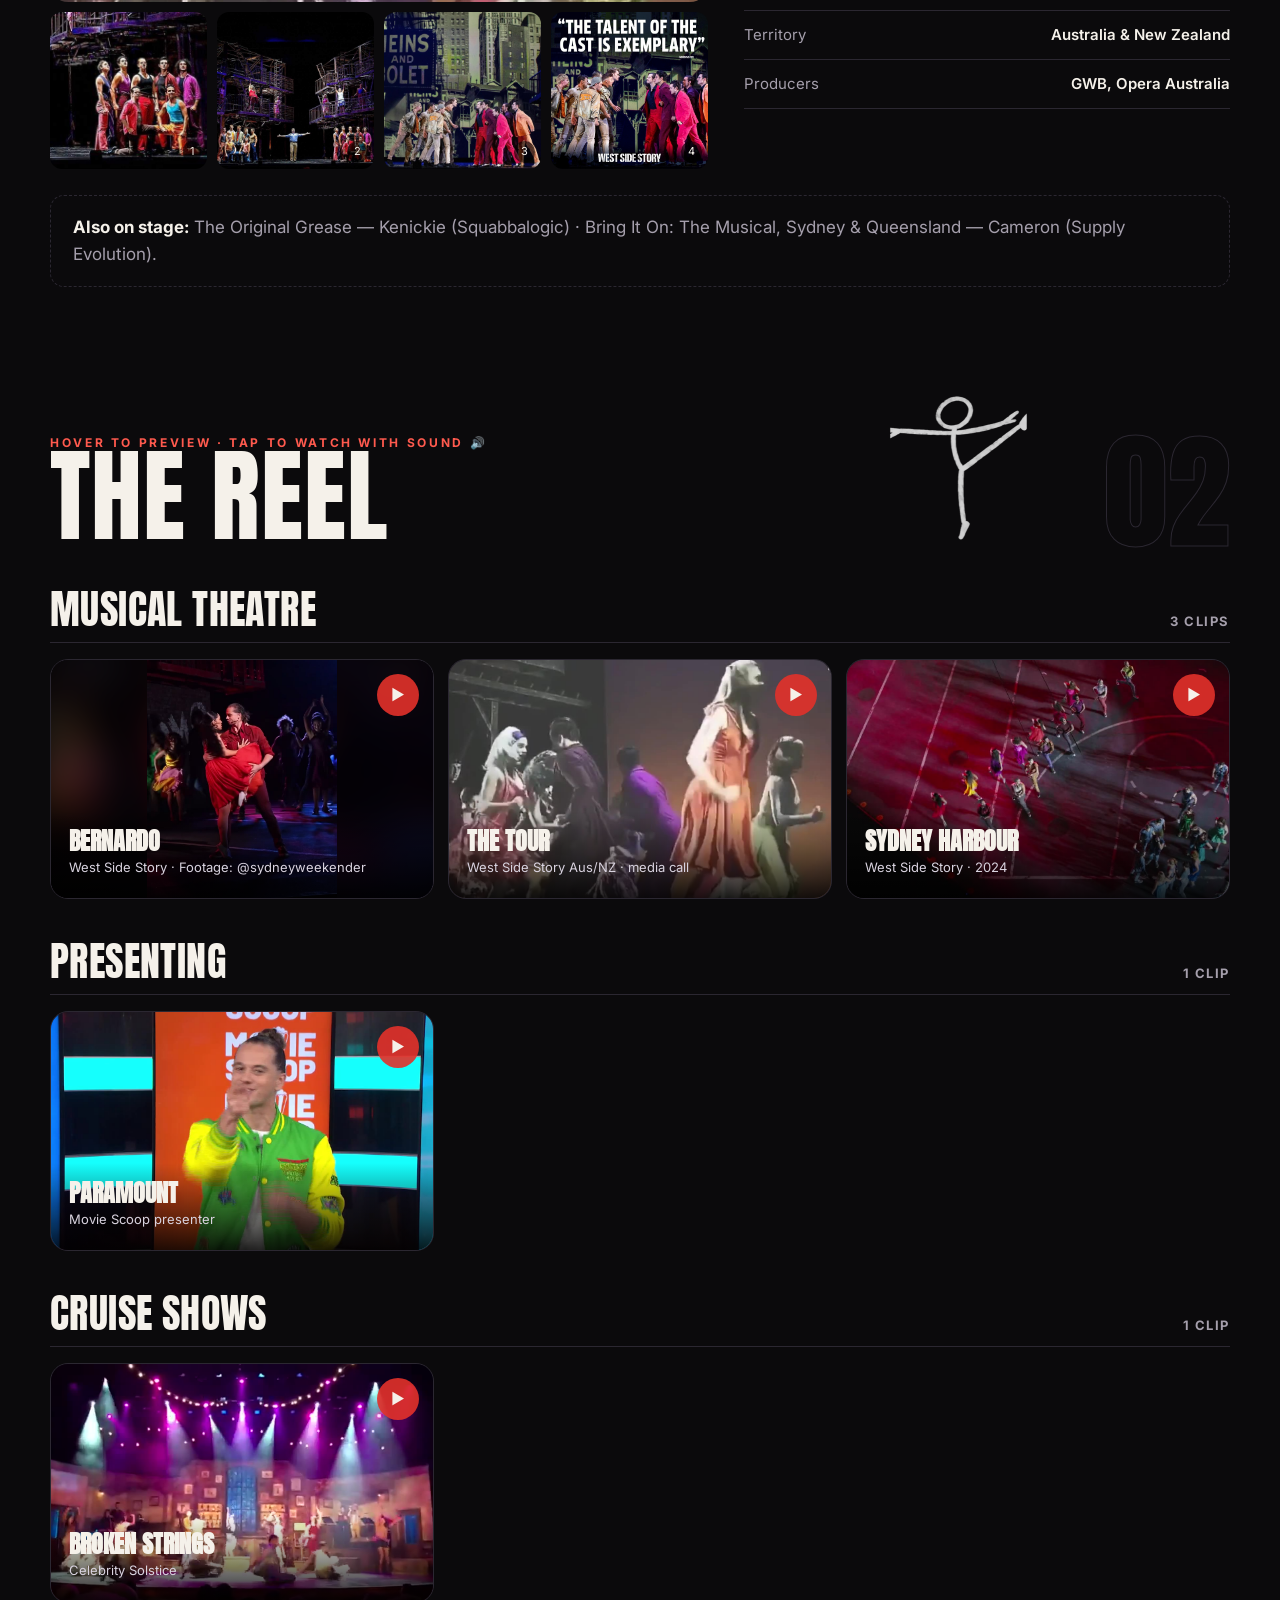
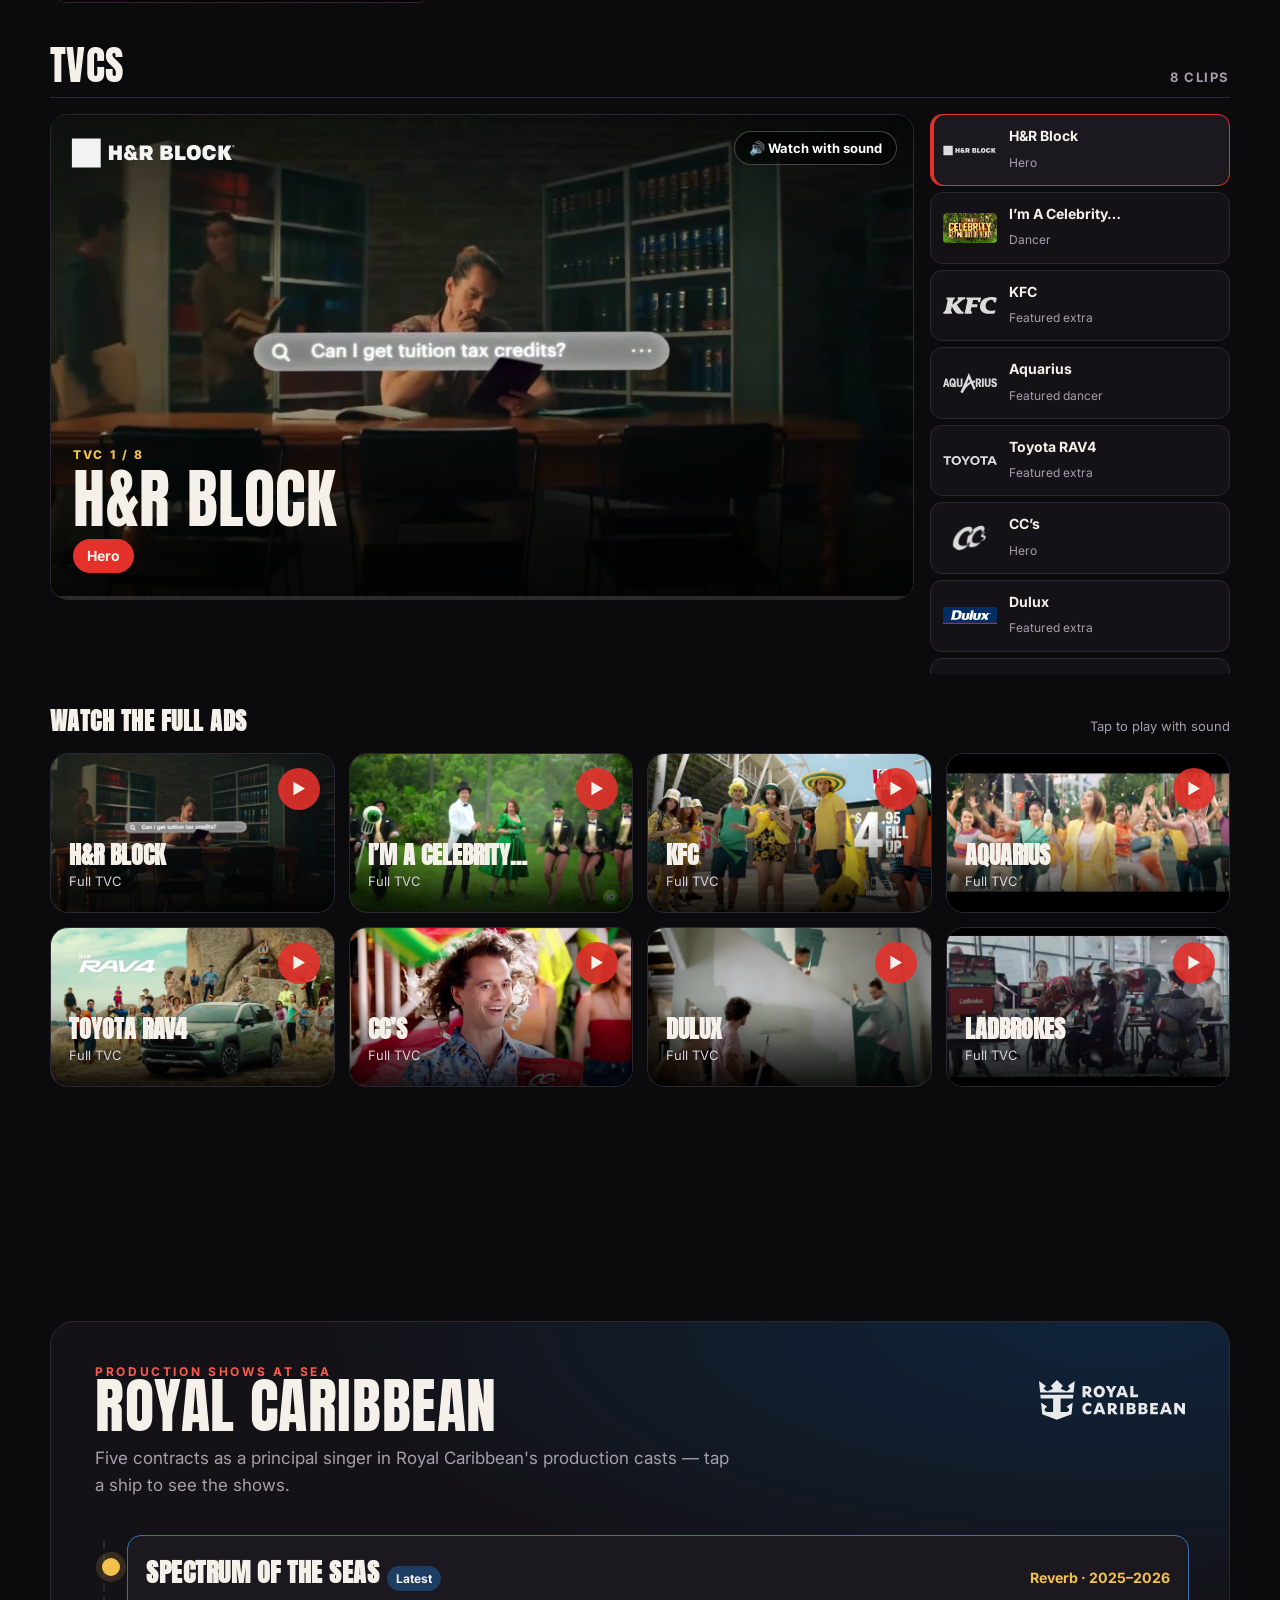
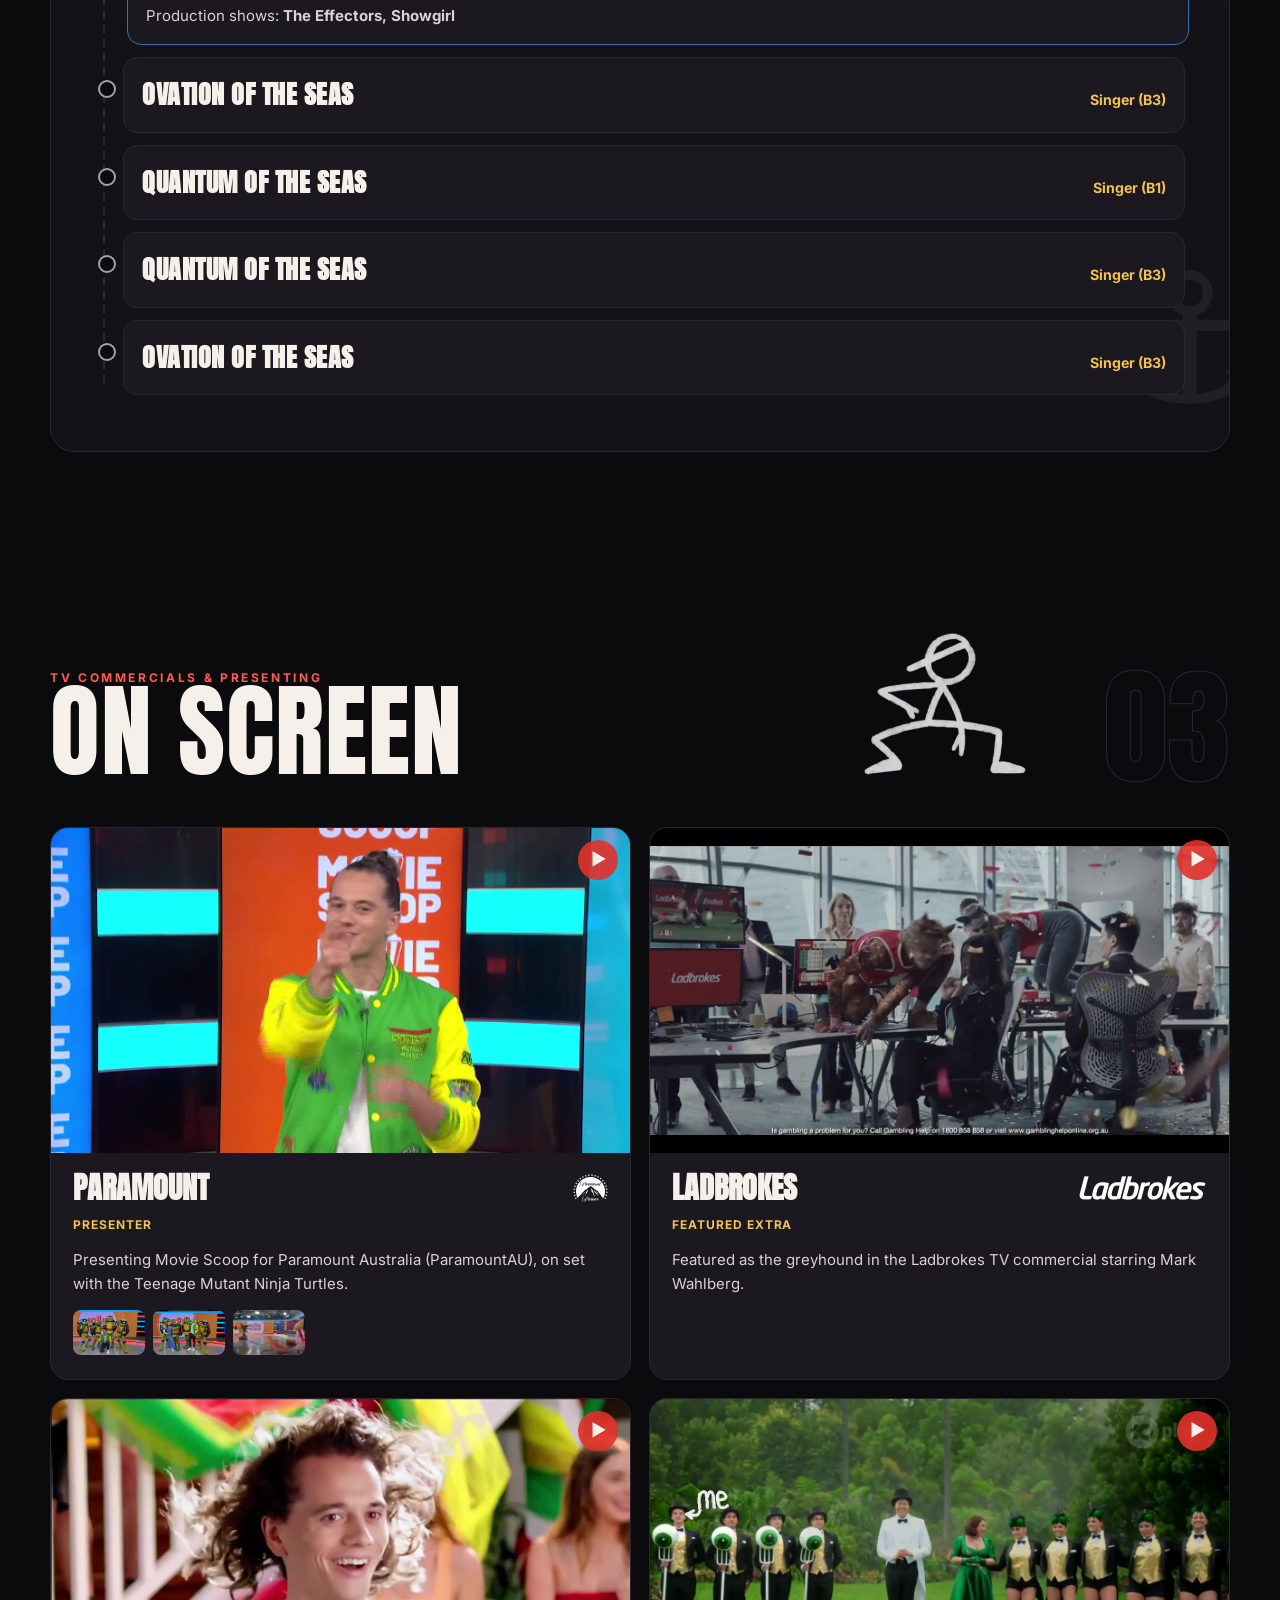
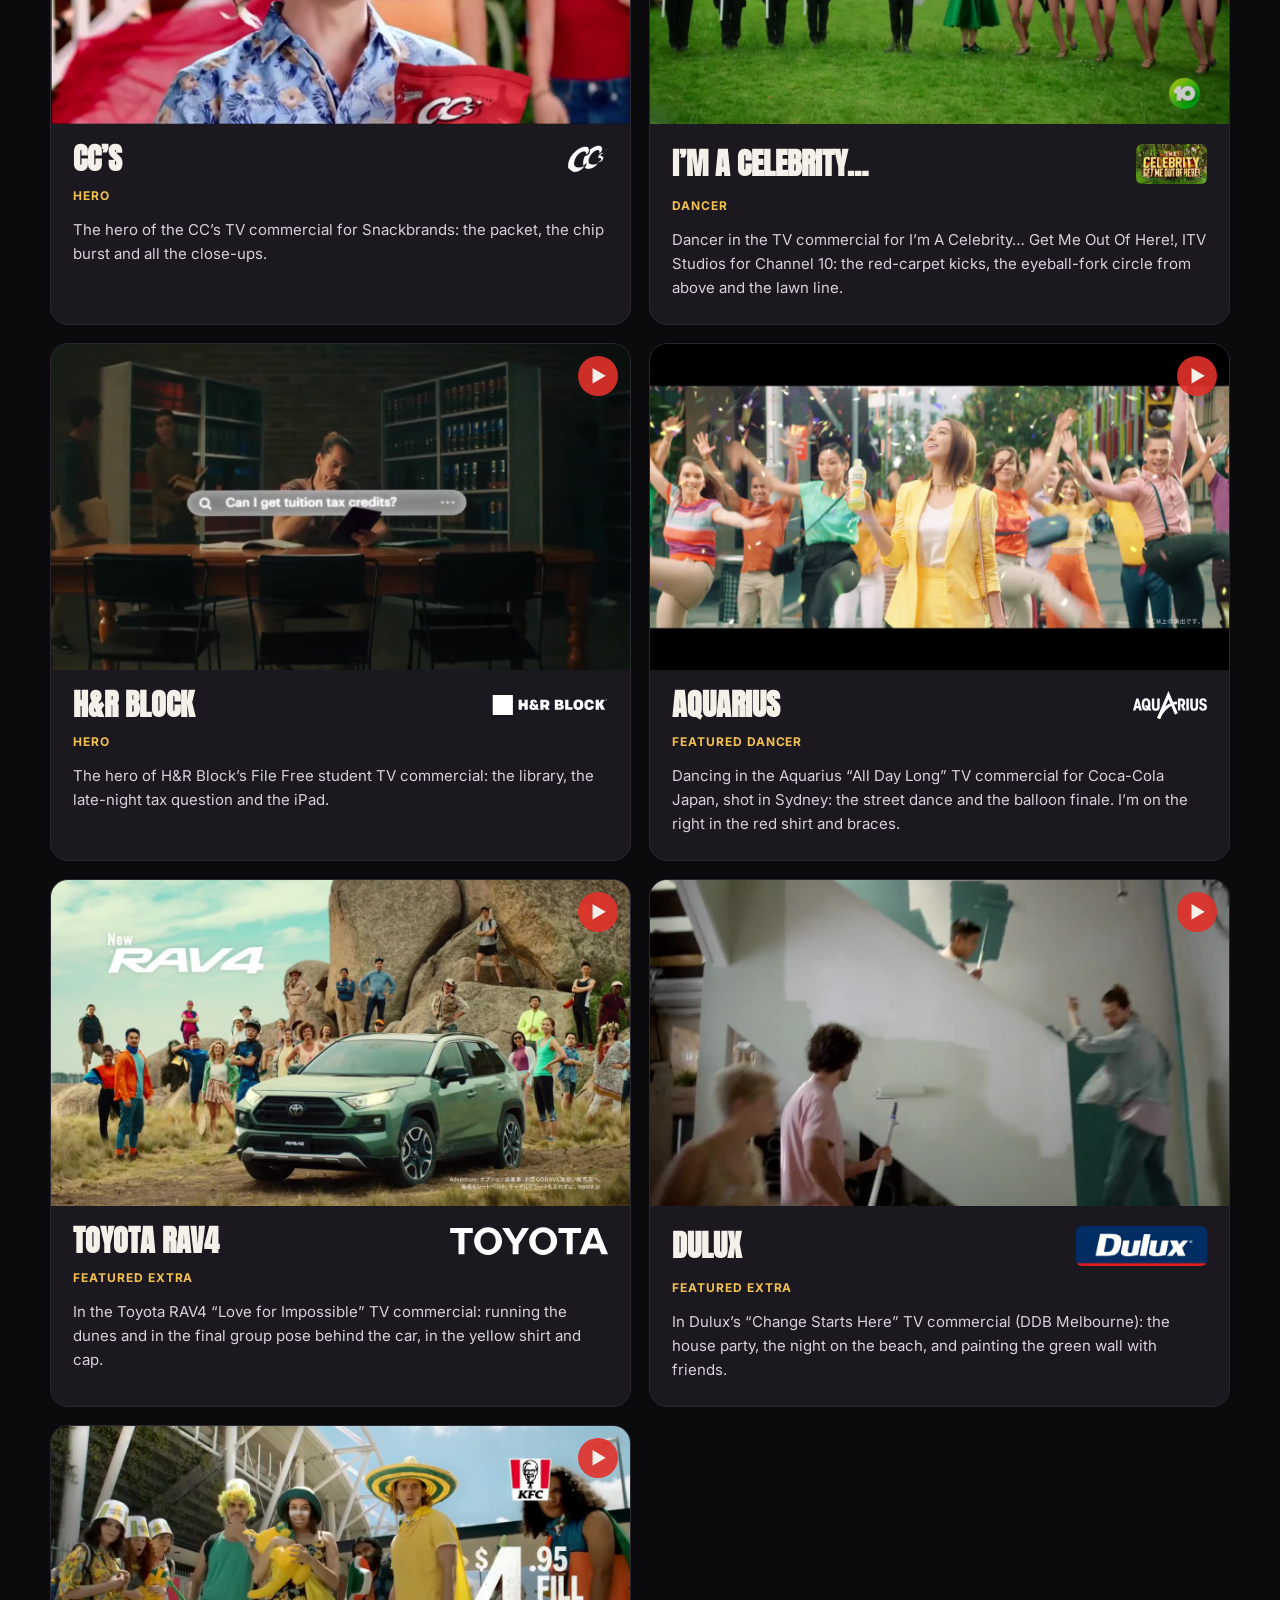
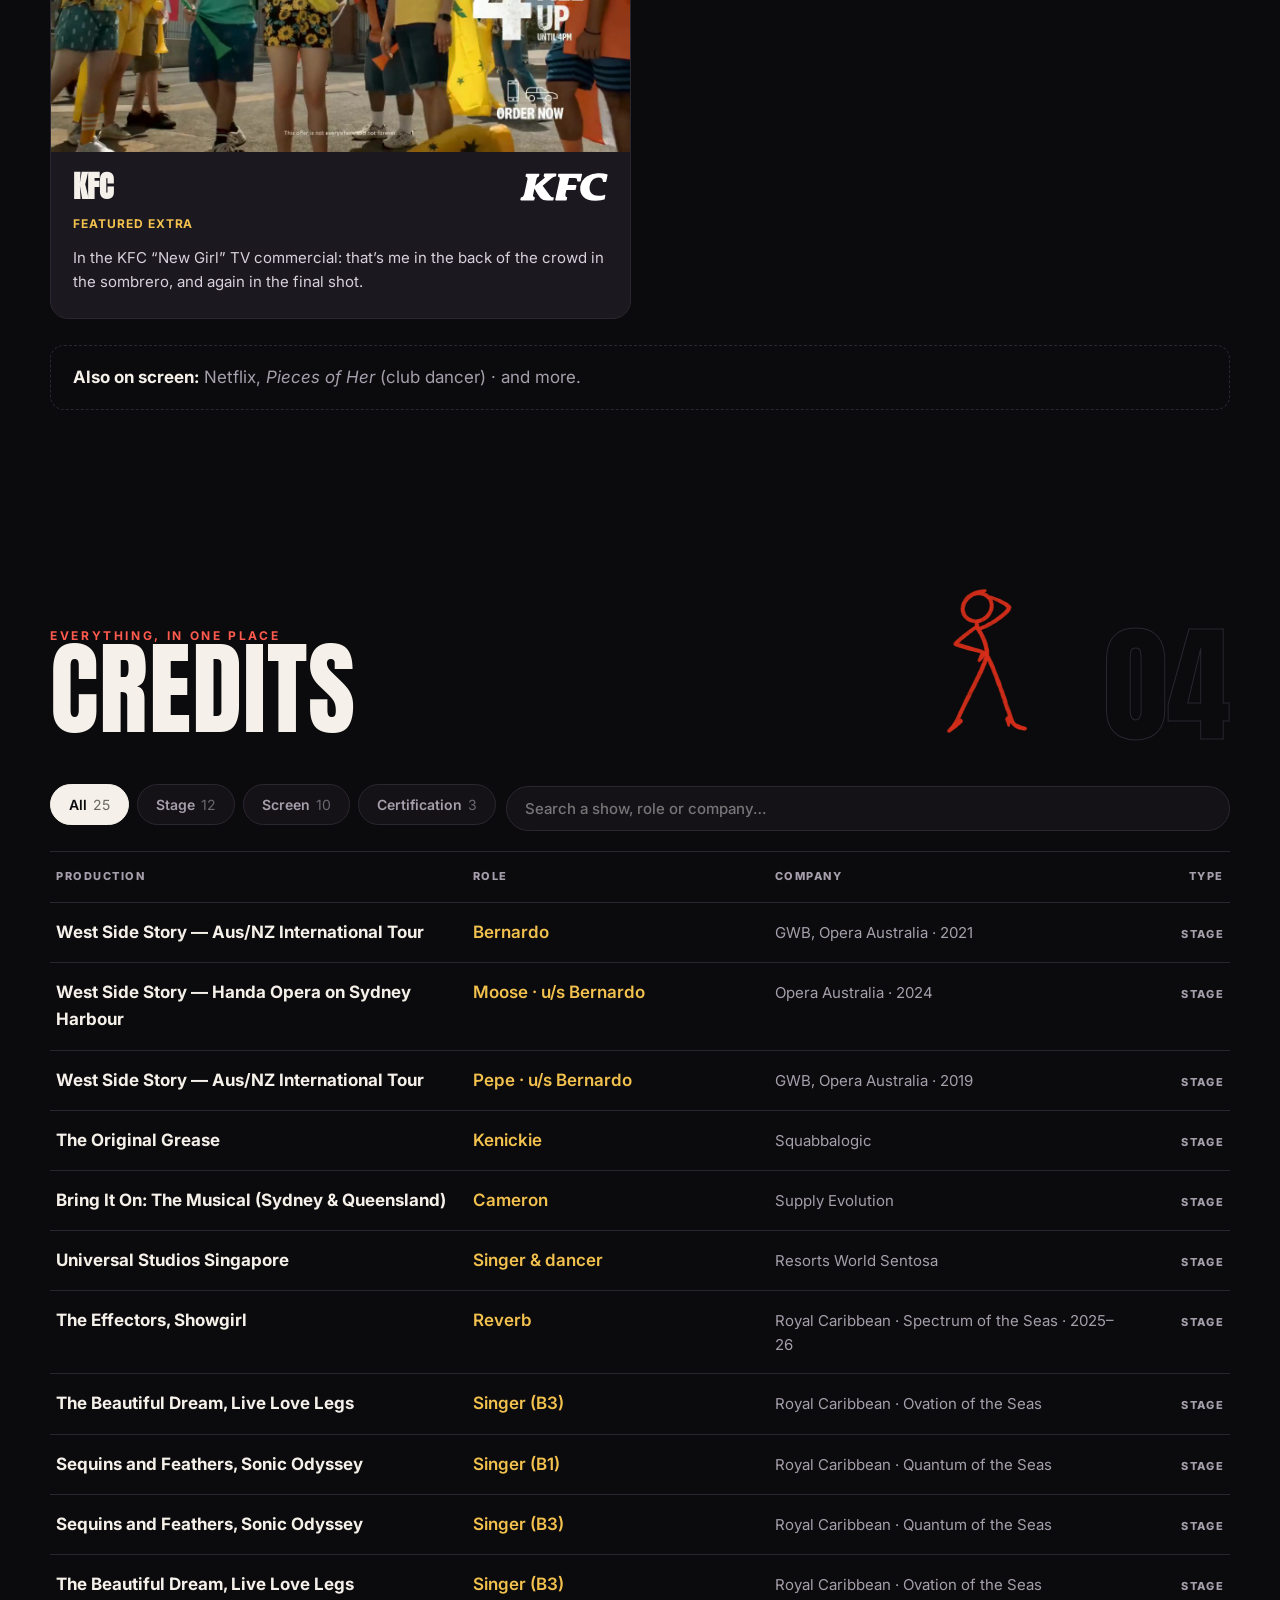
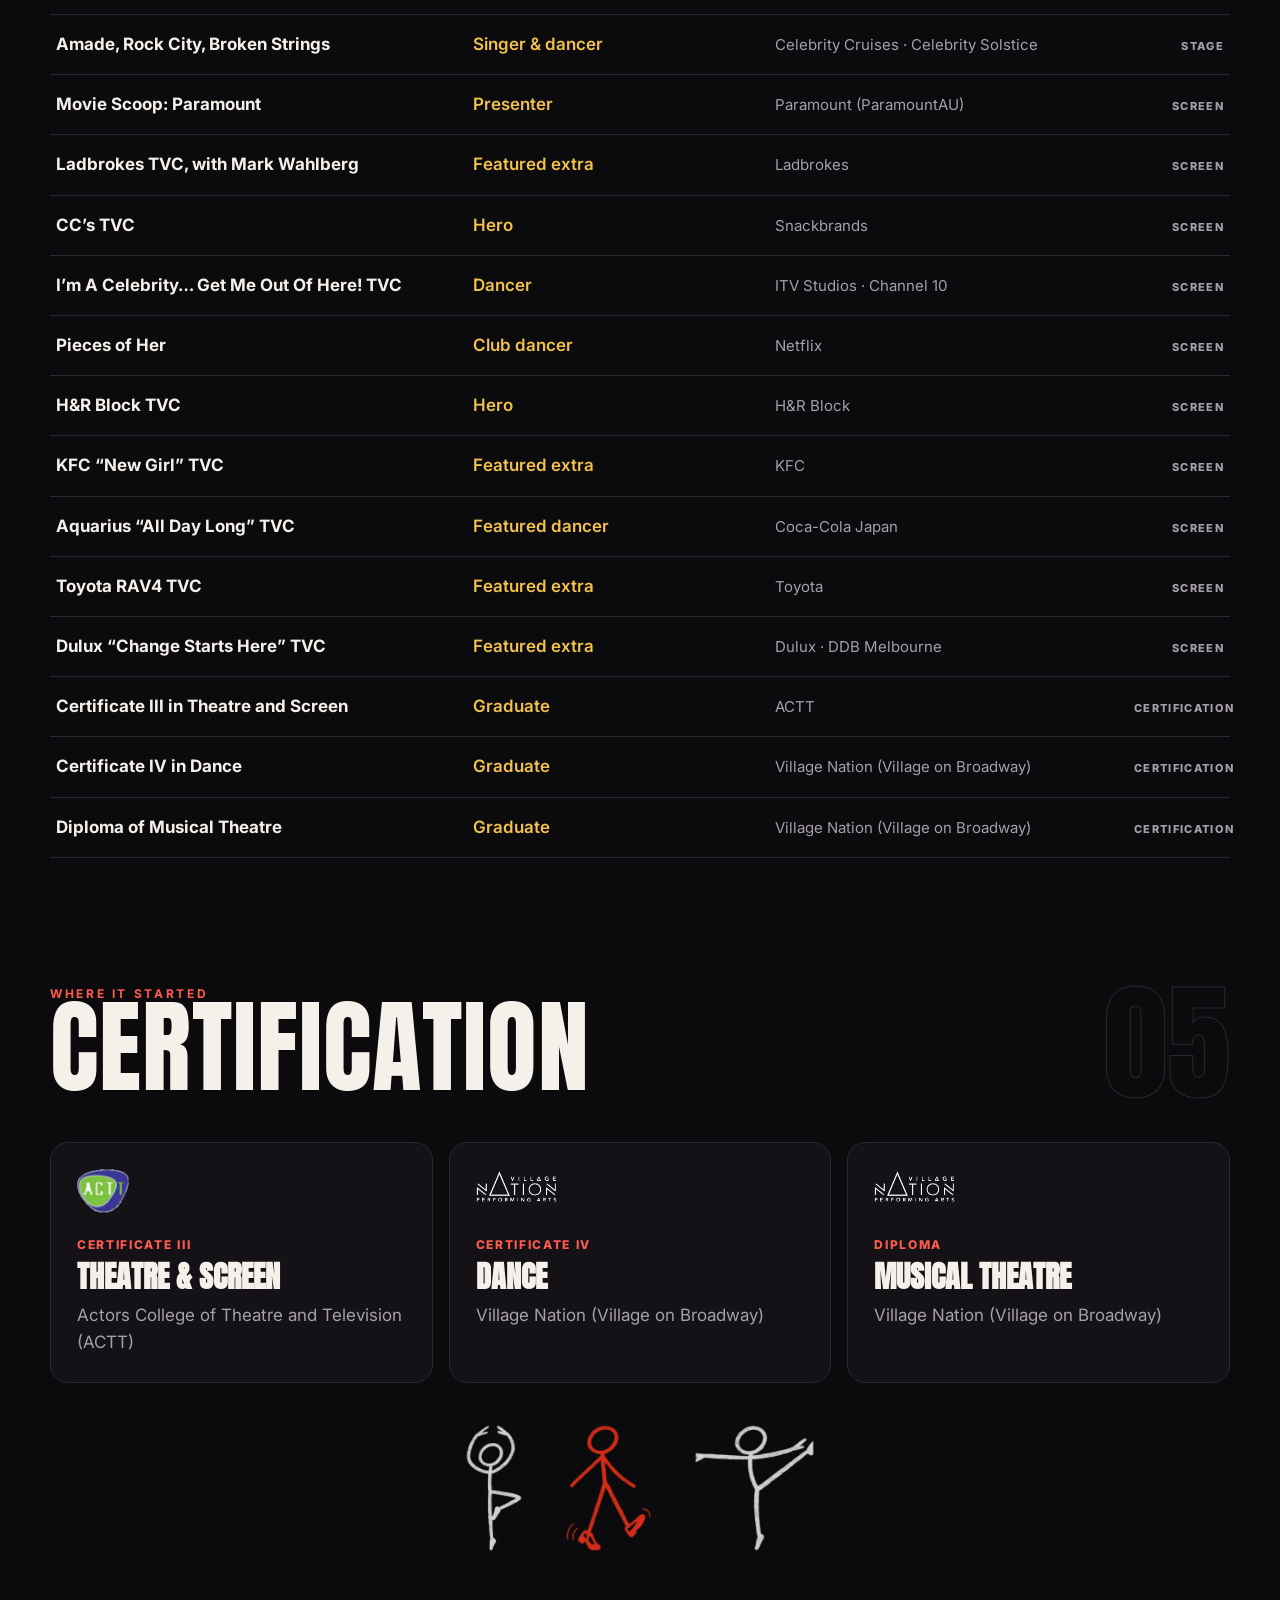
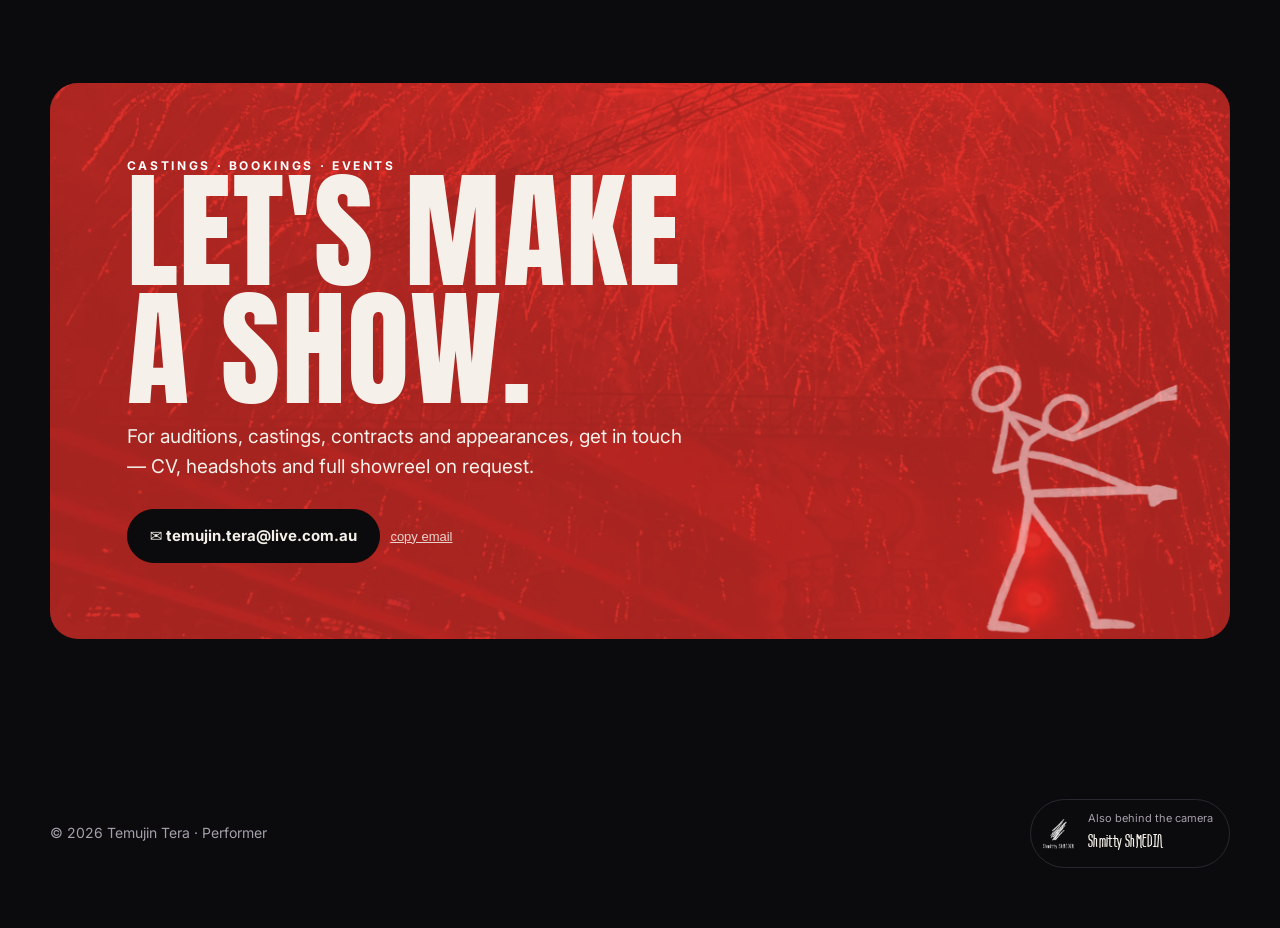
==== commit c06a3165: "Add files via upload" ====
--- a/index.html
+++ b/index.html
@@ -43,7 +43,7 @@
   <div class="stats rv">
     <div class="stat"><div class="n"><span data-count="2">0</span></div><div class="l">West Side Story productions: Bernardo on the Aus/NZ tour, and on Sydney Harbour</div></div>
     <div class="stat"><div class="n"><span data-count="6">0</span></div><div class="l">Cruise ship contracts, Royal Caribbean &amp; Celebrity</div></div>
-    <div class="stat"><div class="n"><span data-count="12">0</span><i>+</i></div><div class="l">Screen credits: TVCs, Netflix &amp; presenting</div></div>
+    <div class="stat"><div class="n"><span data-count="13">0</span><i>+</i></div><div class="l">Screen credits: TVCs, Netflix &amp; presenting</div></div>
     <div class="stat"><div class="n"><span data-count="3">0</span></div><div class="l">Qualifications in theatre, screen &amp; dance</div></div>
   </div>
 </div>
@@ -102,7 +102,7 @@
   <div class="wrap">
     <div class="sec-head rv"><div><div class="eyebrow">TV commercials &amp; presenting</div><h2 class="disp">On screen</h2></div><img class="fig" src="fig-hip-hop.png" alt=""><div class="idx">03</div></div>
     <div class="screen-grid" id="screenGrid"></div>
-    <div class="also rv"><b>Also on screen:</b> Netflix, <i>Pieces of Her</i> (club dancer) · Dulux and more.</div>
+    <div class="also rv"><b>Also on screen:</b> Netflix, <i>Pieces of Her</i> (club dancer) · and more.</div>
   </div>
 </section>
 
@@ -157,6 +157,6 @@
   <button class="nv n" id="lbN" aria-label="Next">›</button>
 </div>
 <div class="toast" id="toast">Email copied</div>
-<script src="app.js?v=18"></script>
+<script src="app.js?v=19"></script>
 </body>
 </html>
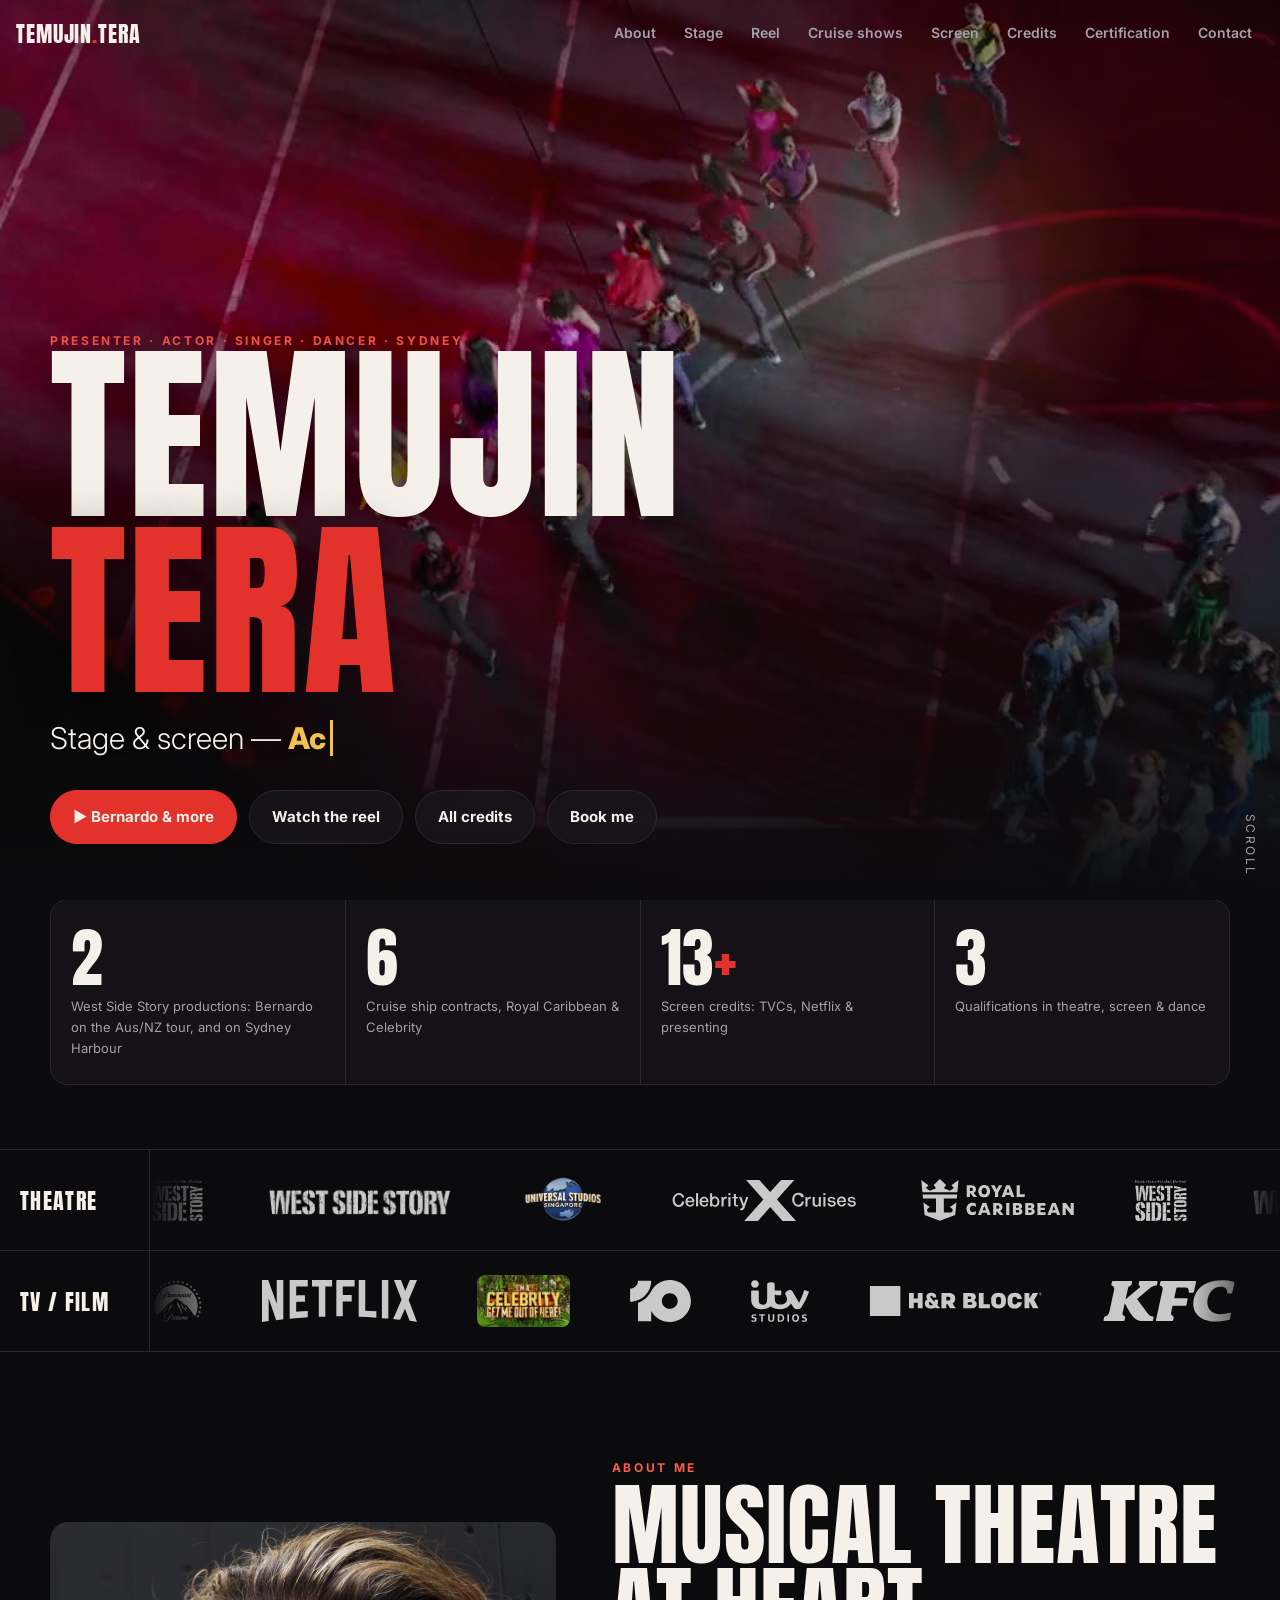
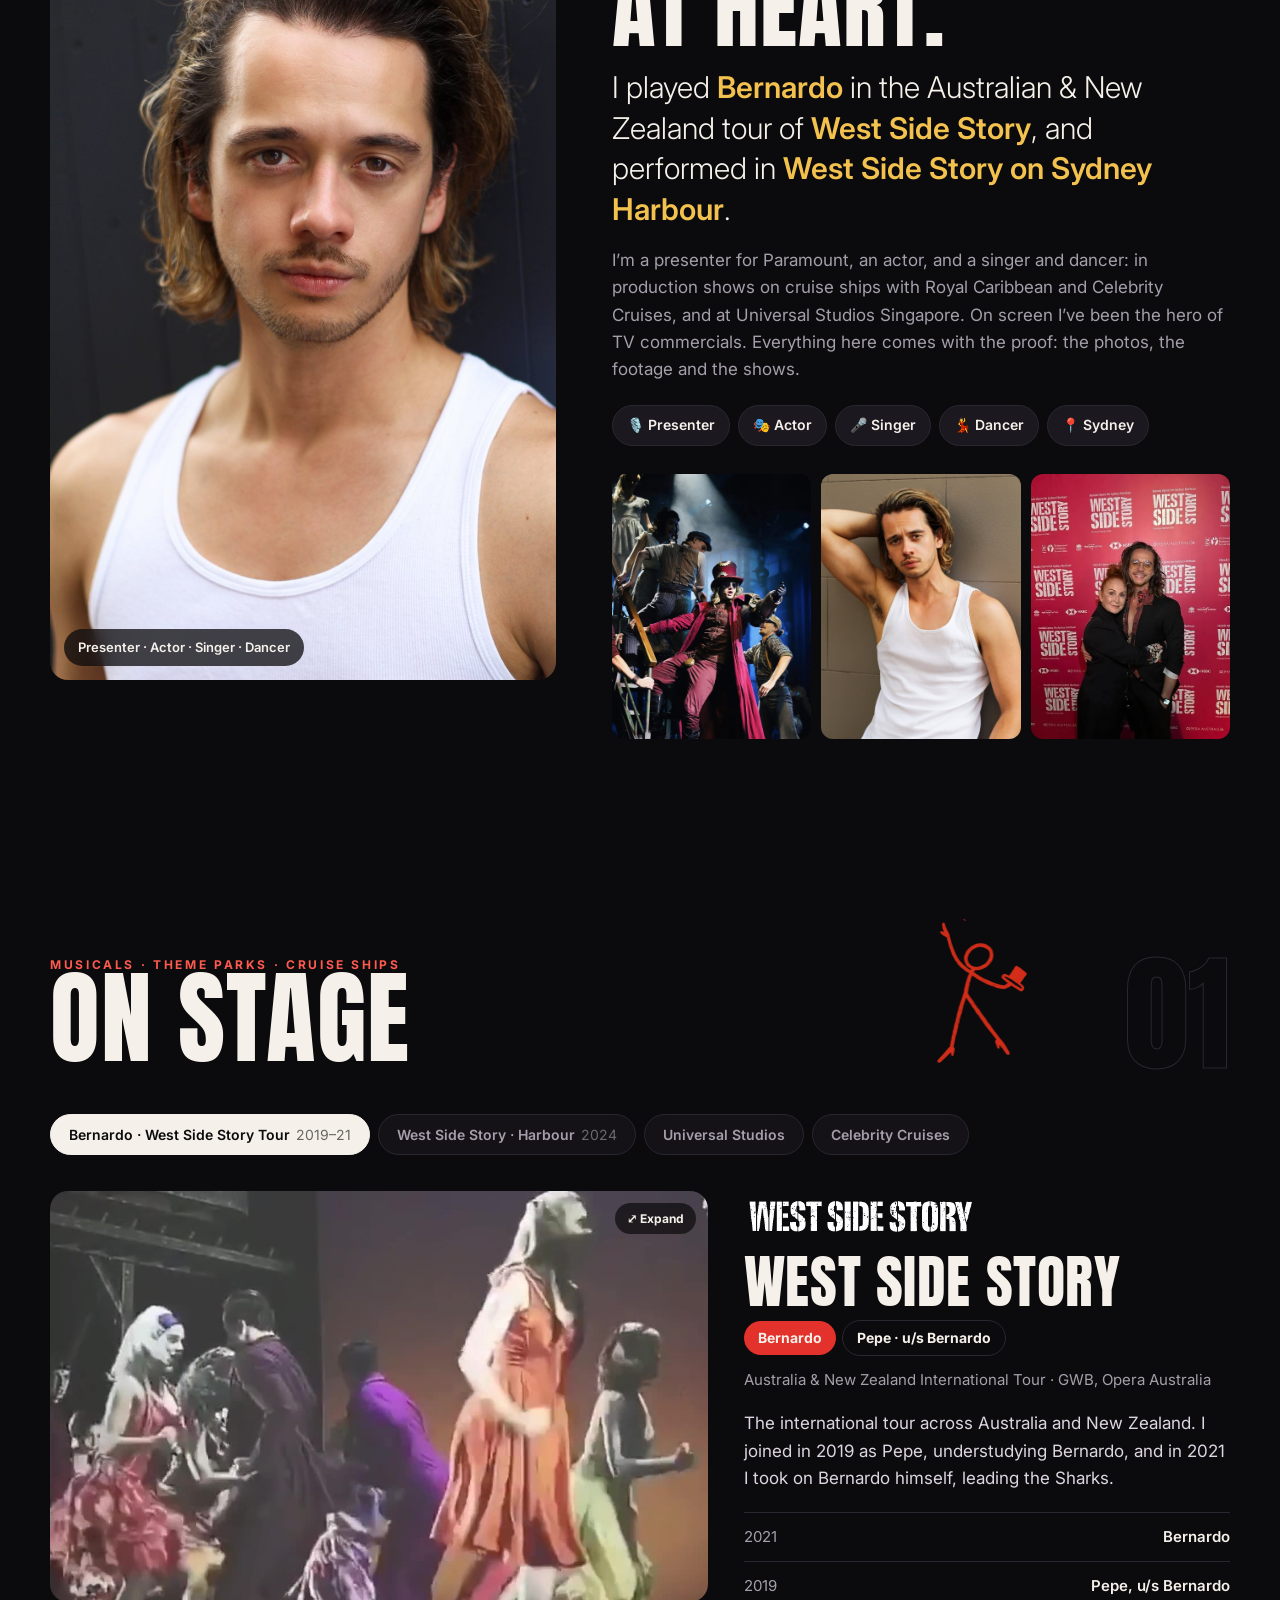
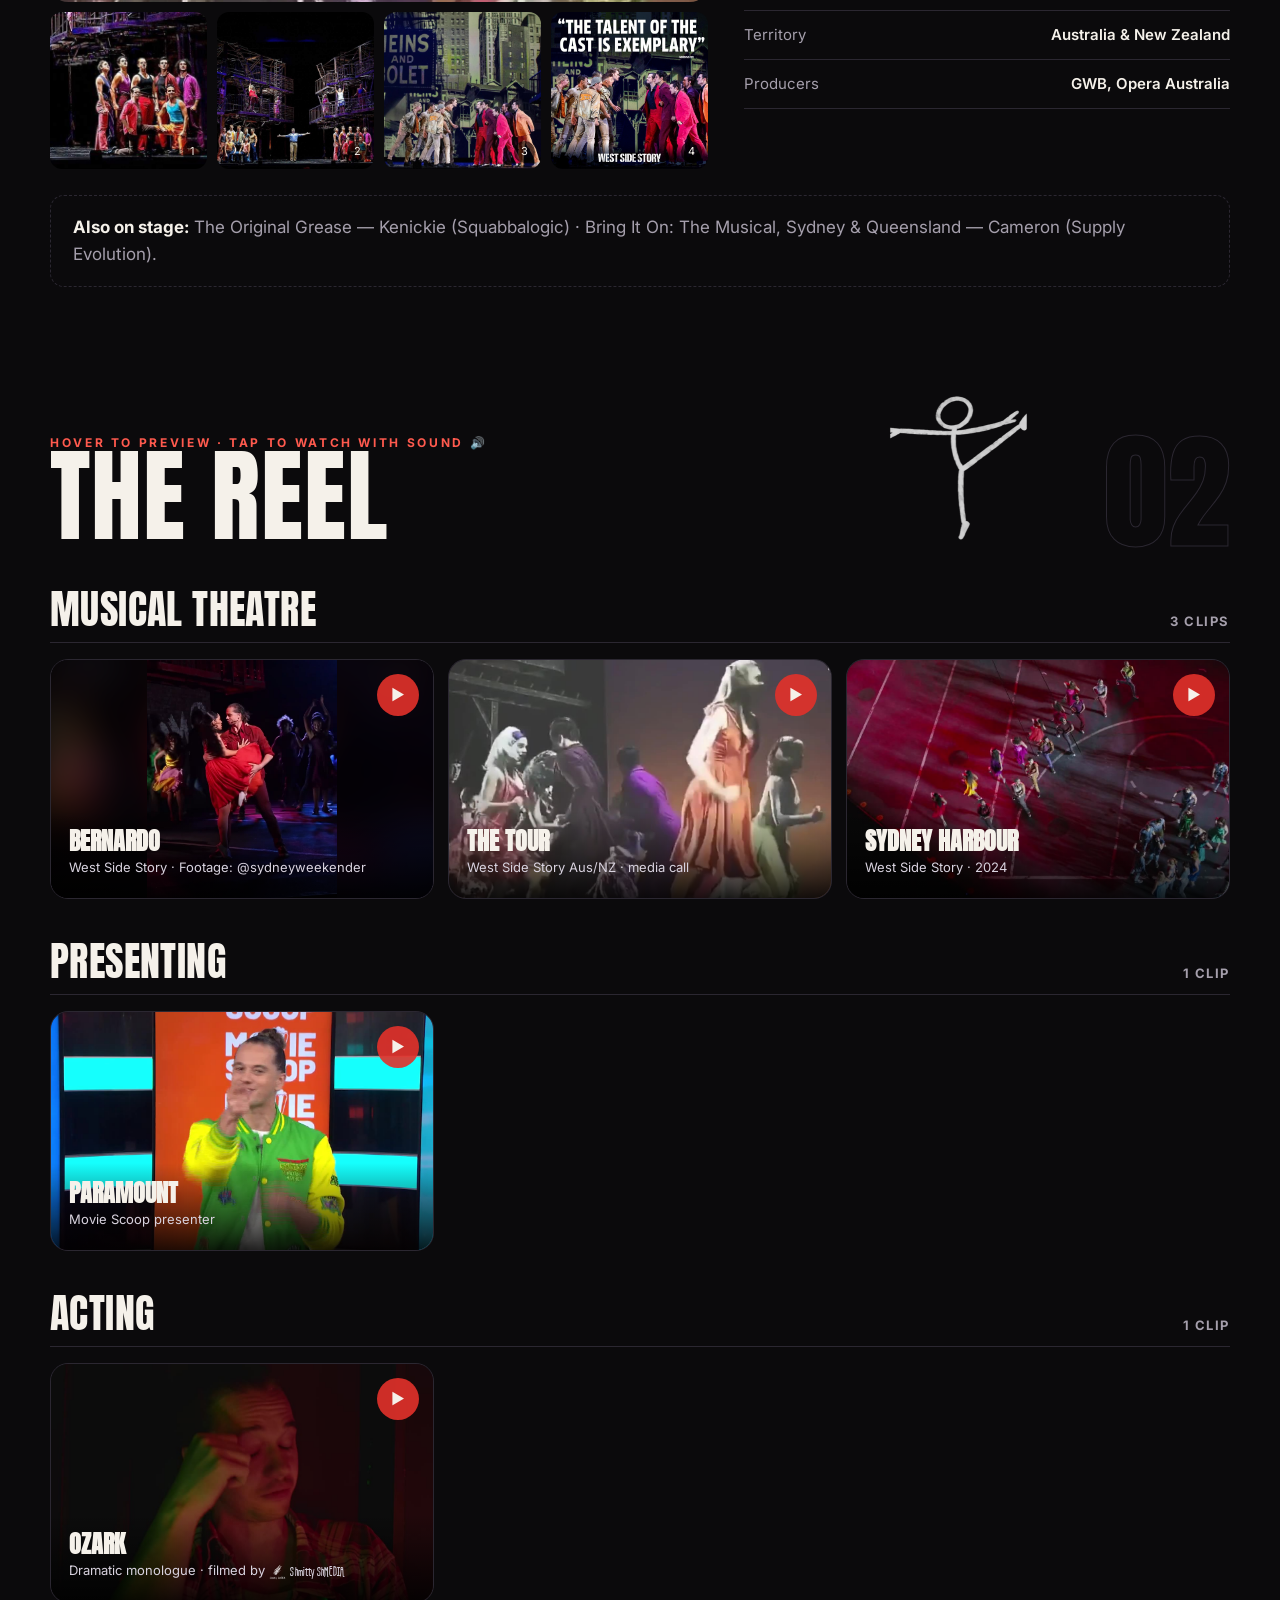
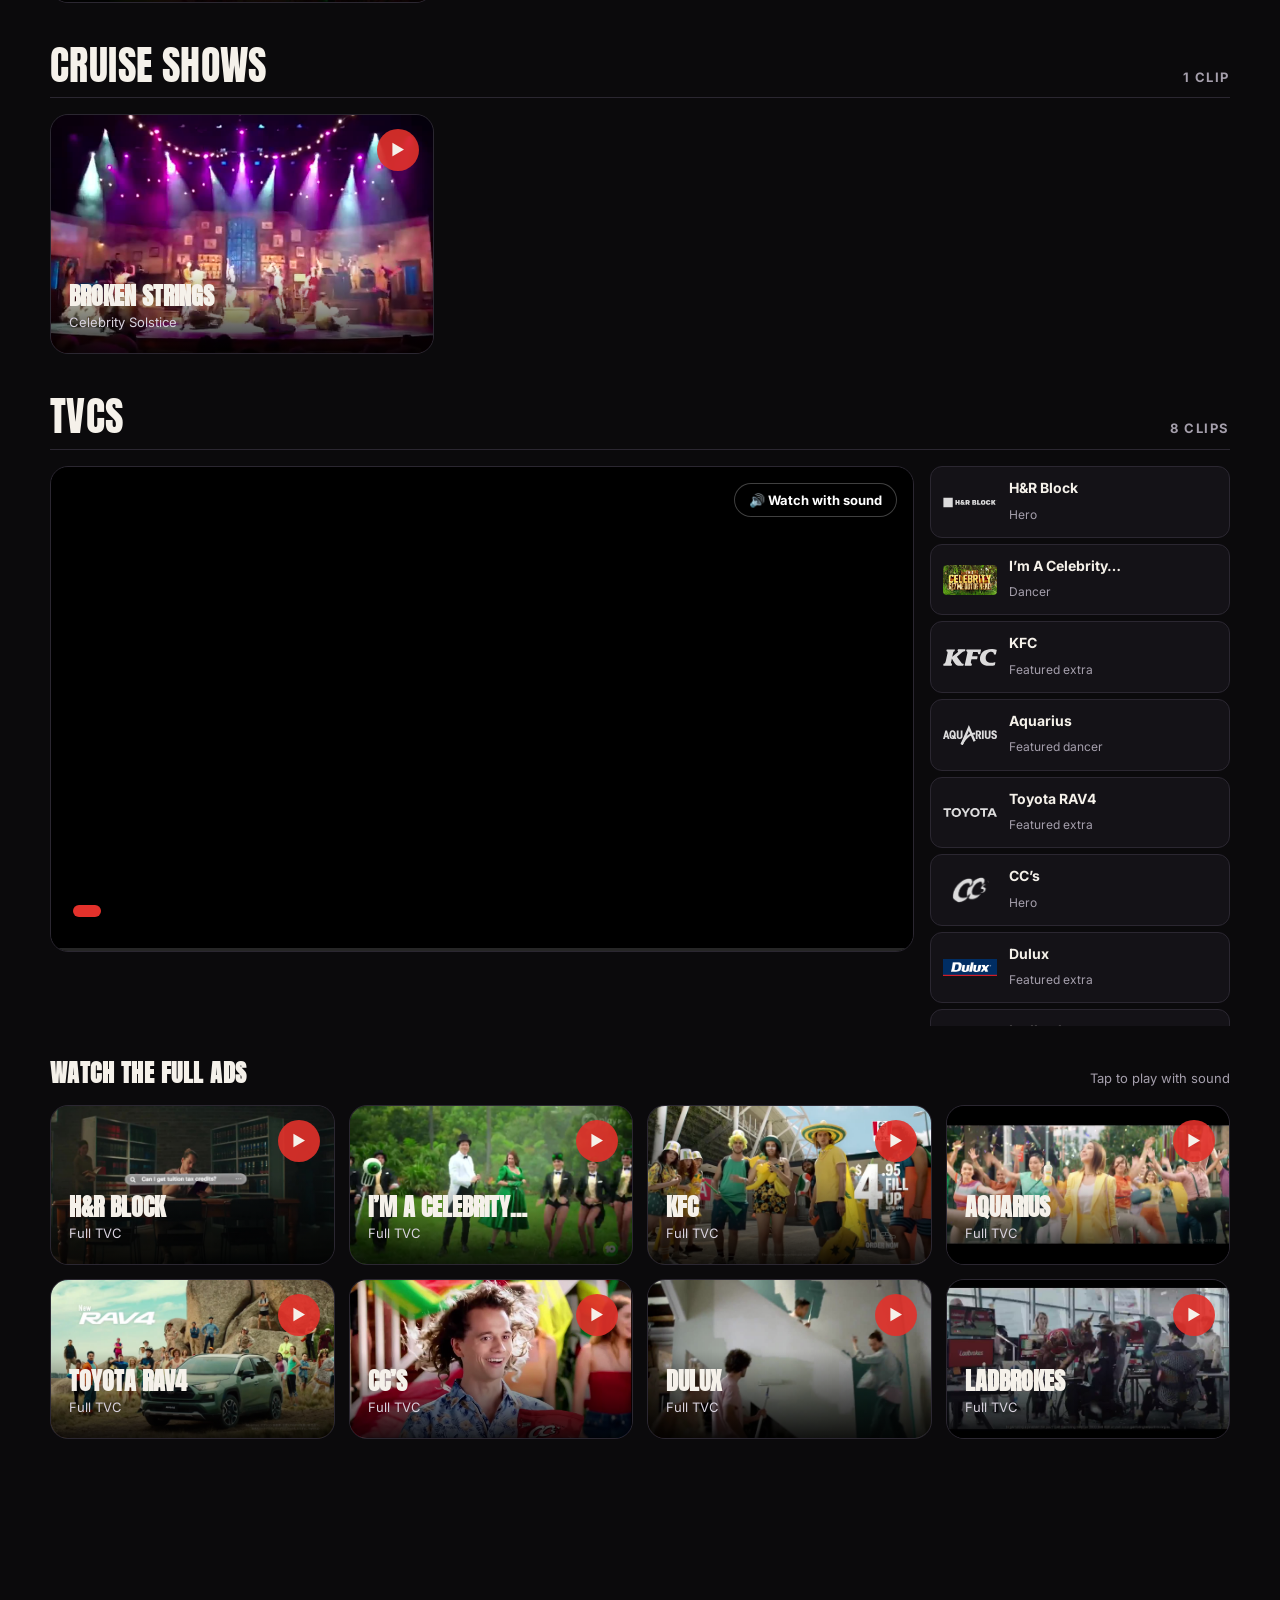
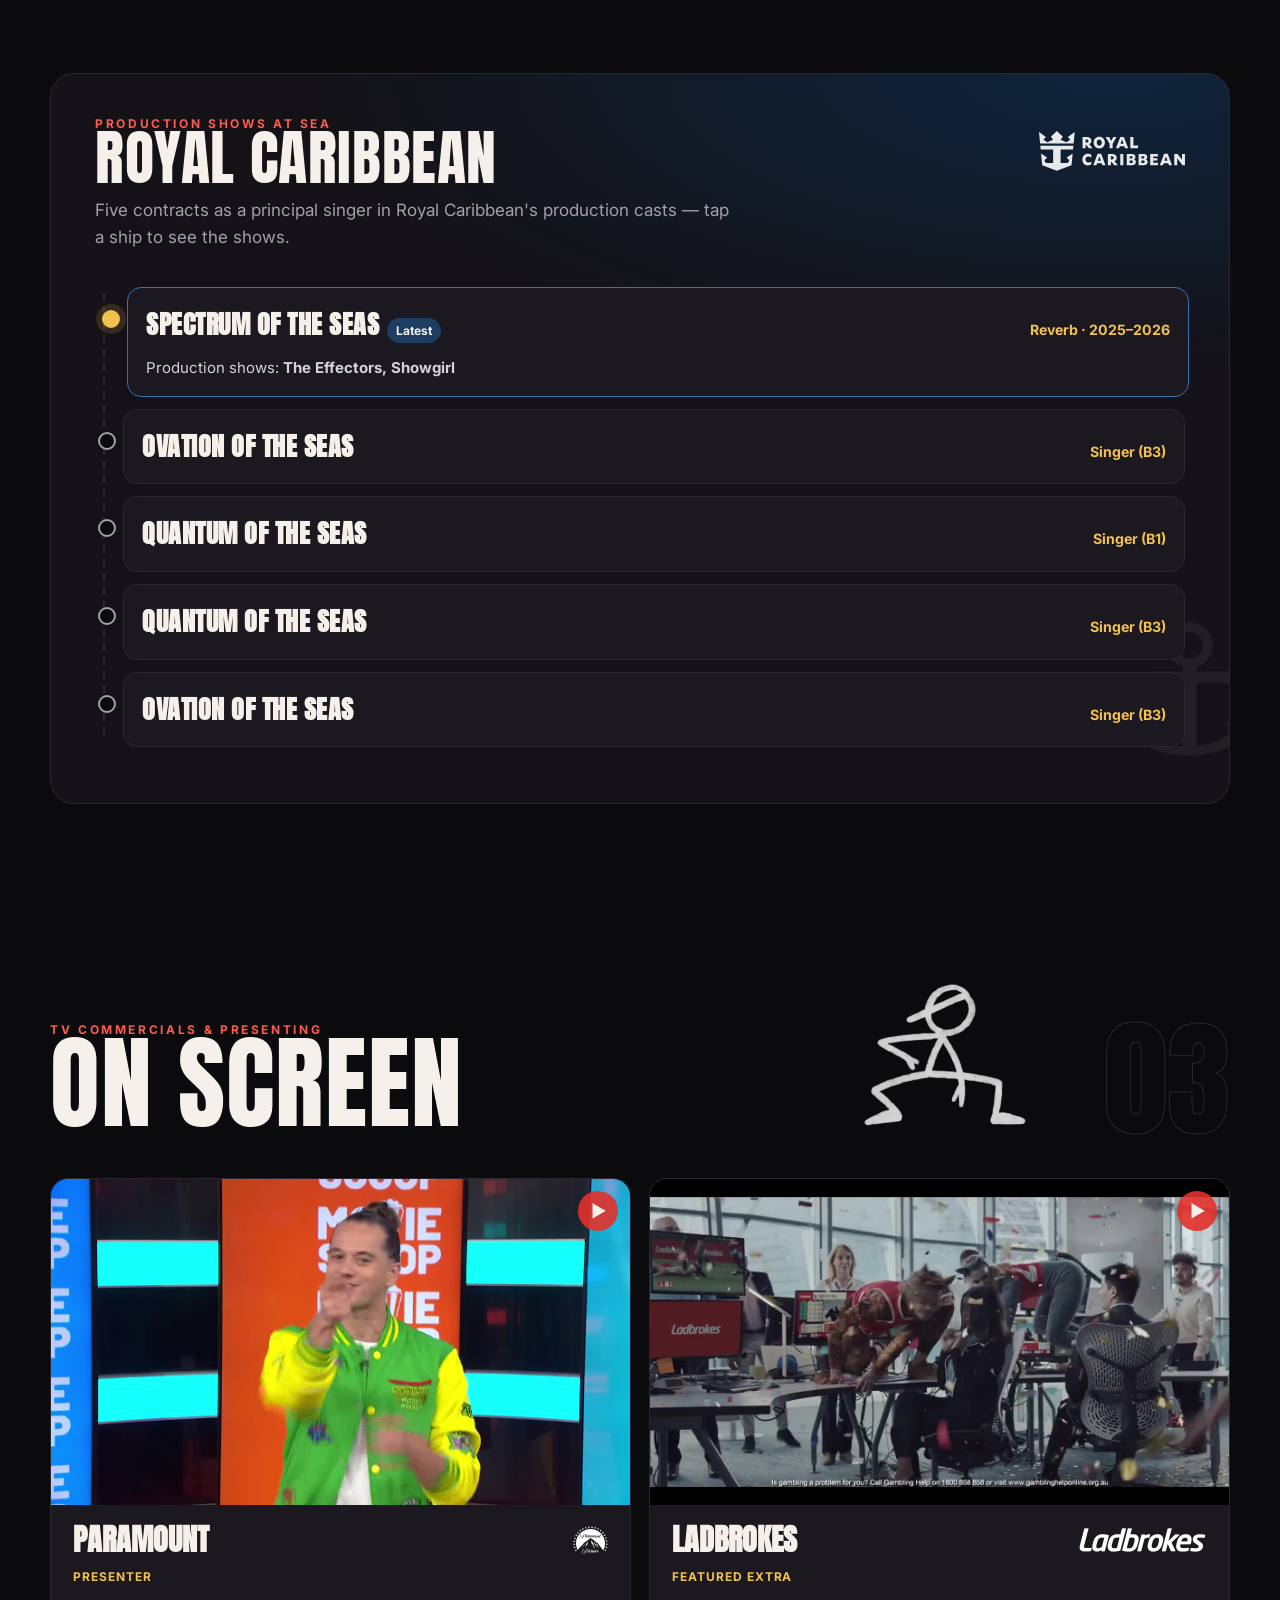
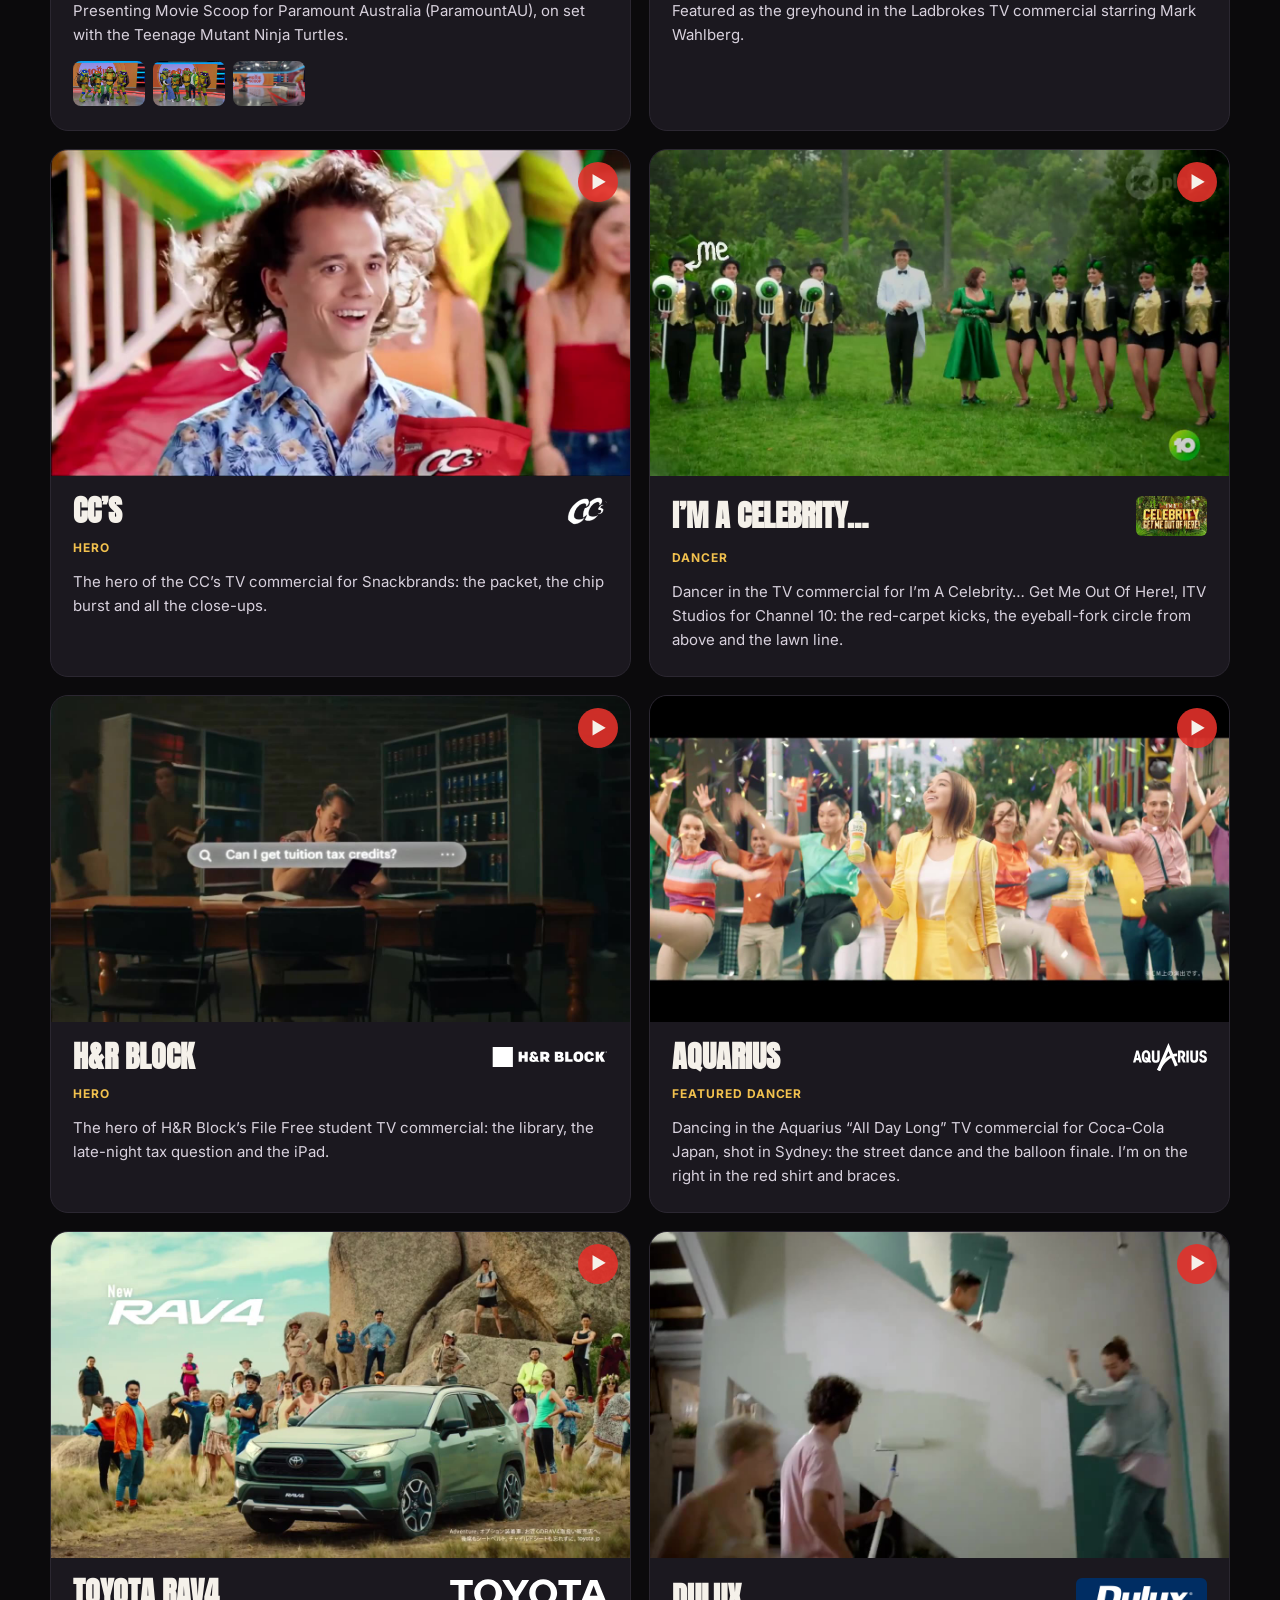
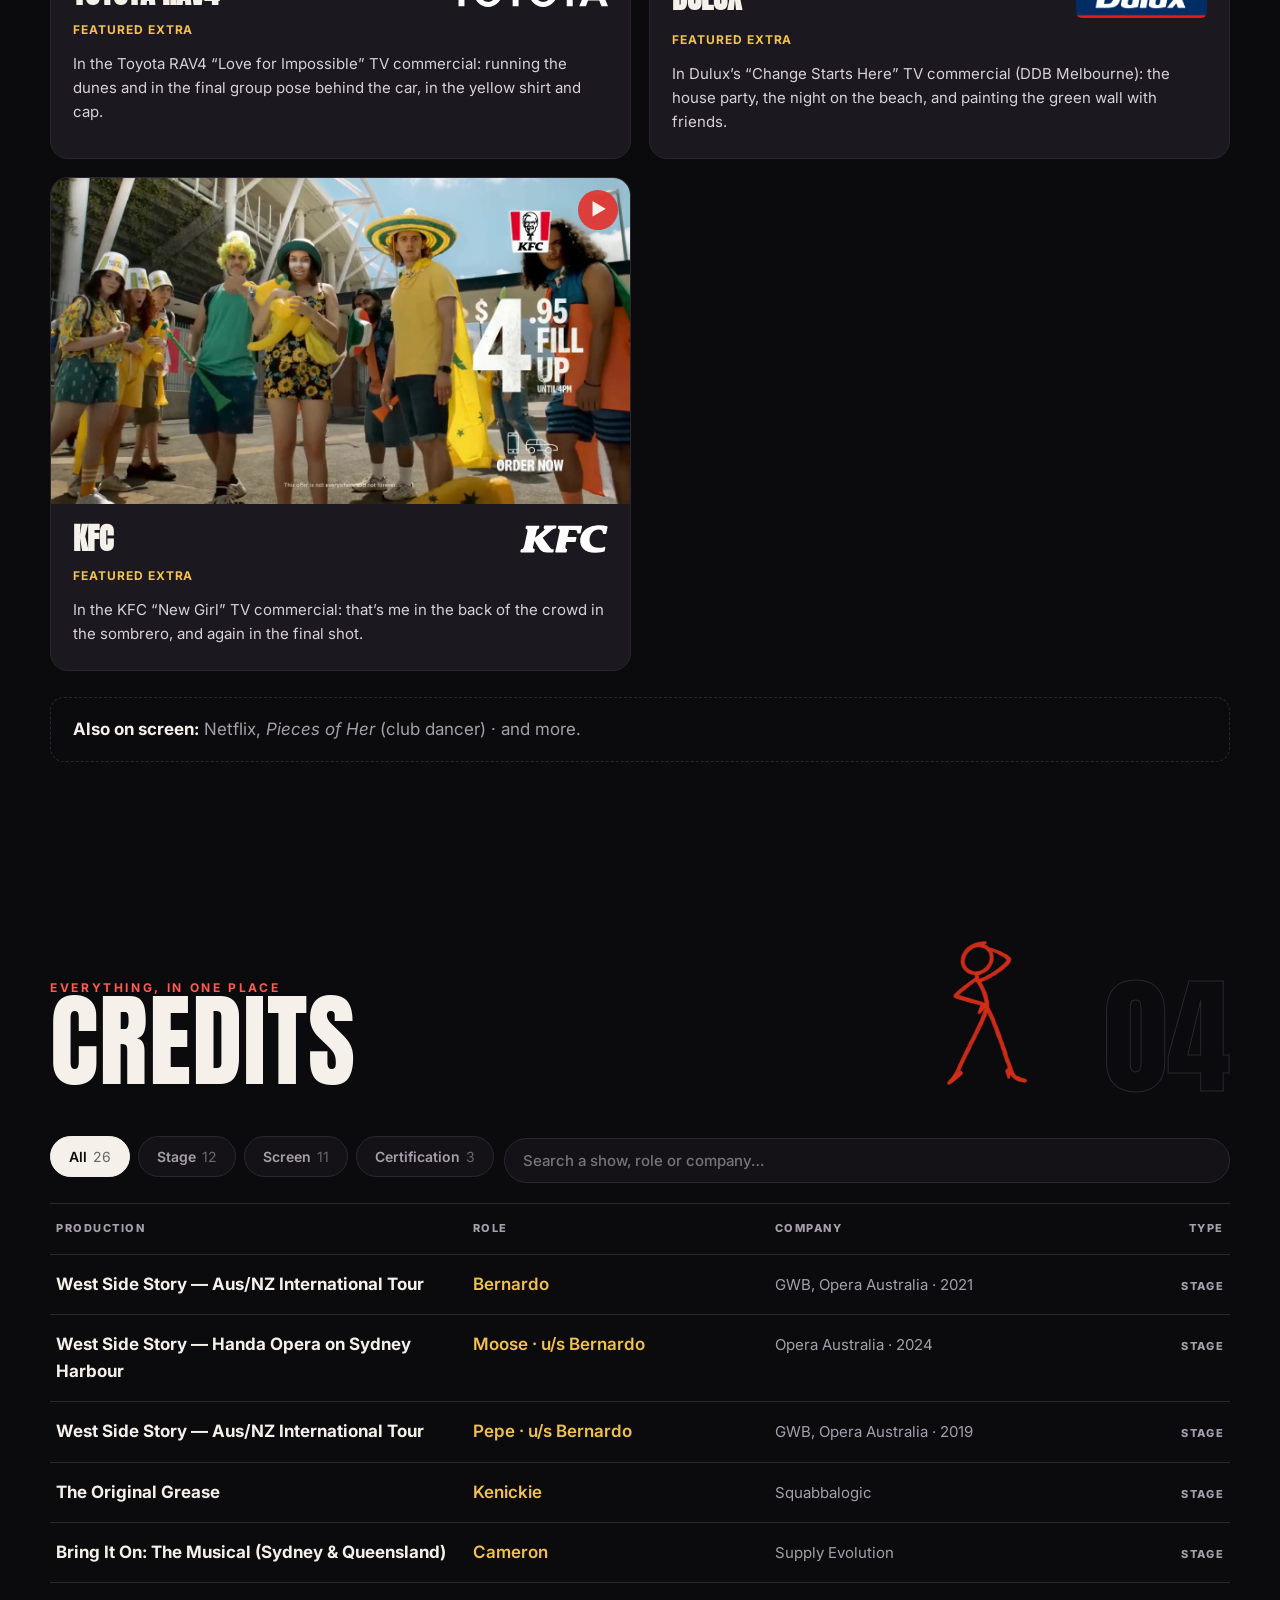
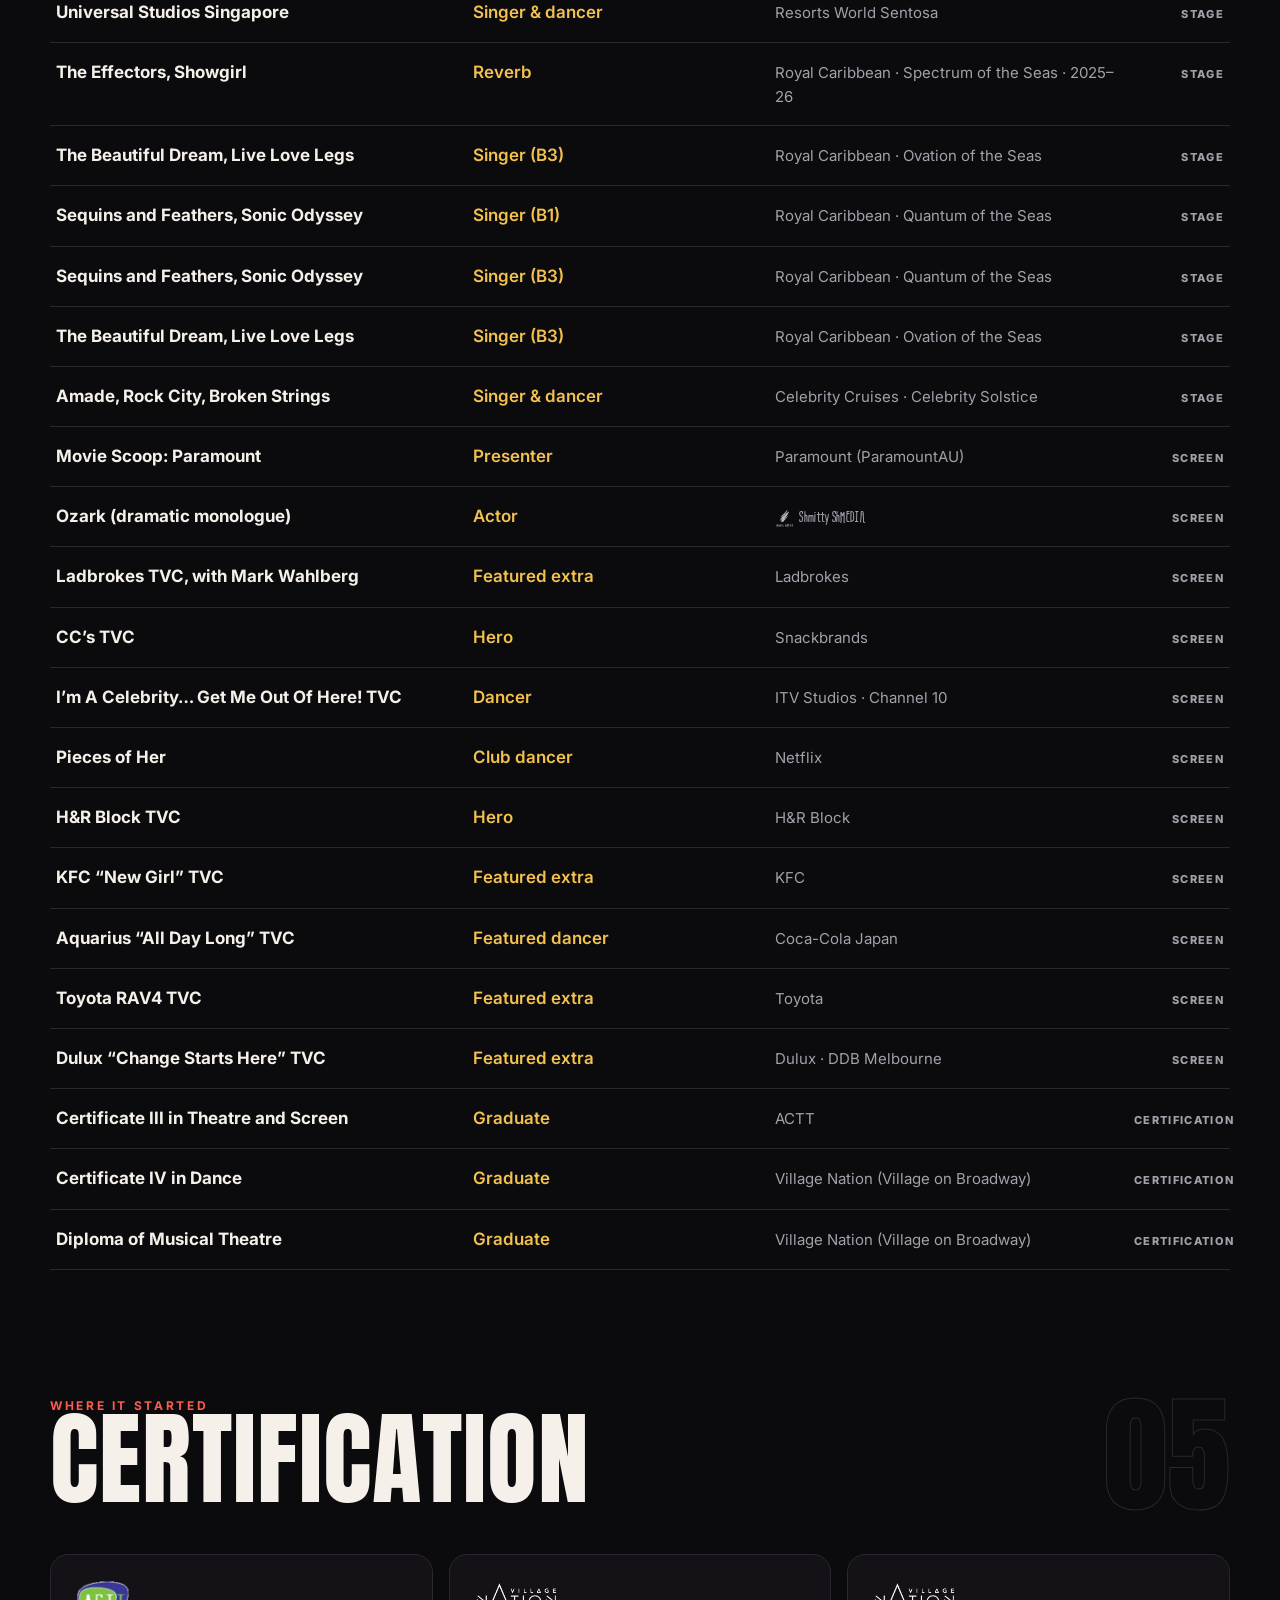
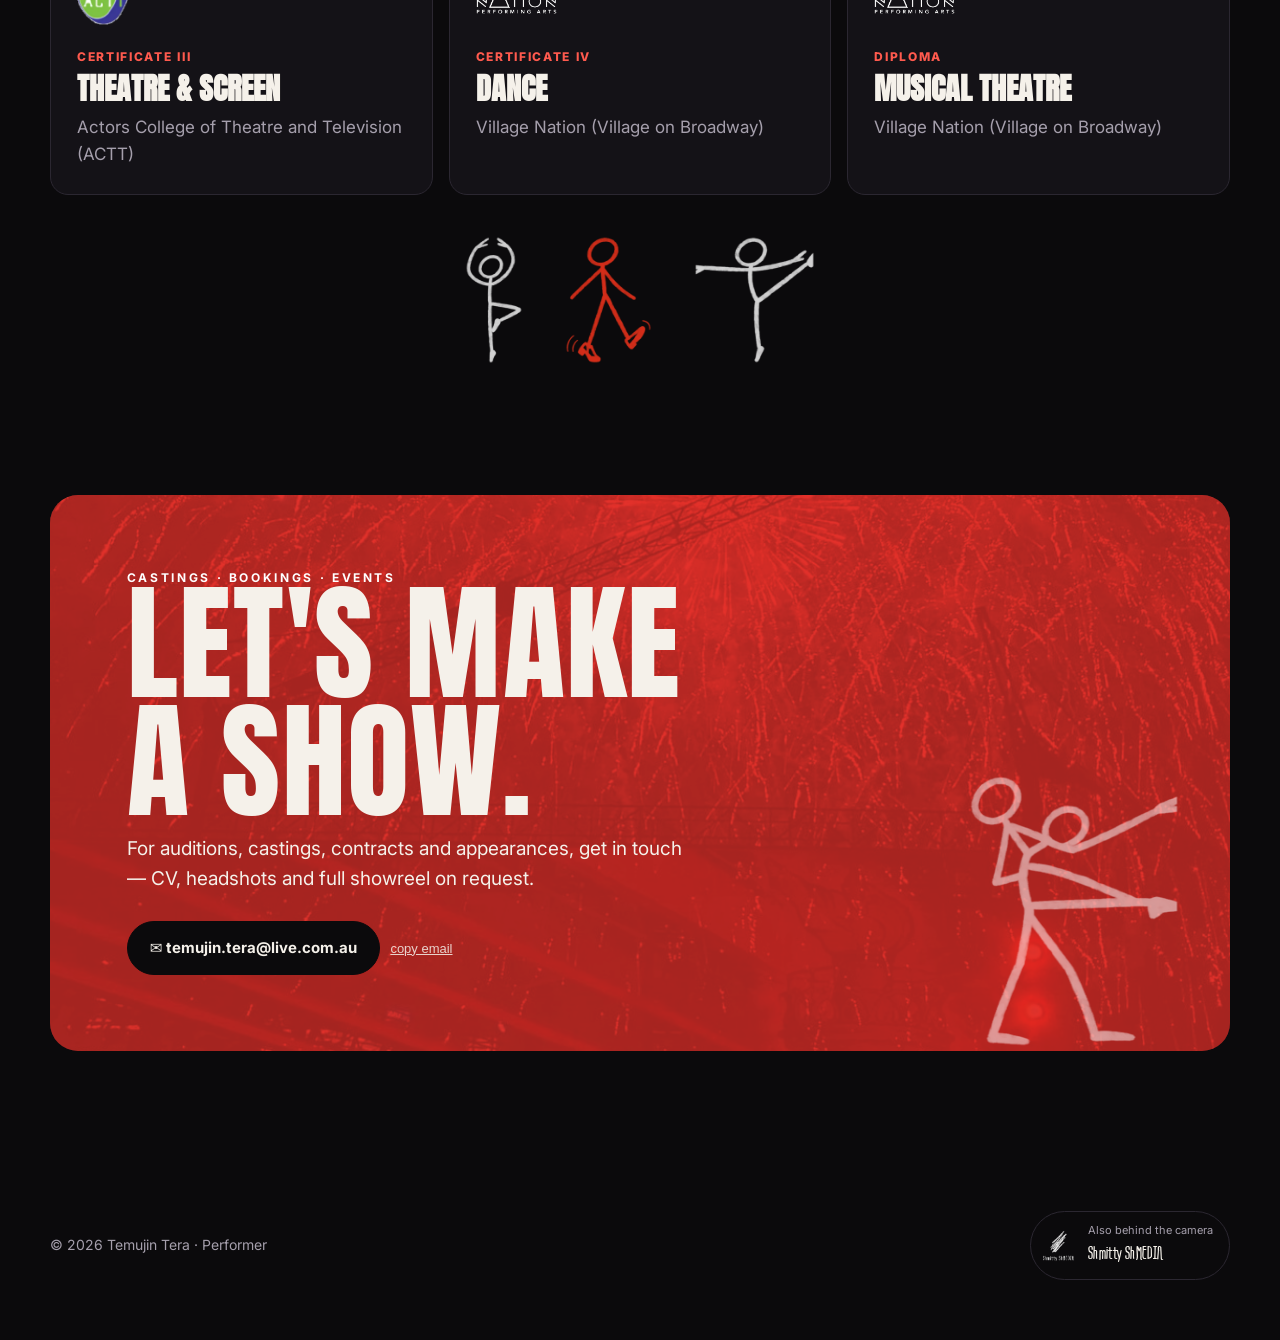
==== commit 458e6cba: "Add Ozark monologue to Reel (Acting), hero cycle and credits" ====
--- a/index.html
+++ b/index.html
@@ -11,7 +11,7 @@
 <link rel="icon" href="img-portrait.jpg">
 <link rel="preconnect" href="https://fonts.googleapis.com"><link rel="preconnect" href="https://fonts.gstatic.com" crossorigin>
 <link href="https://fonts.googleapis.com/css2?family=Anton&family=Inter:wght@300;400;600;700;800&display=swap" rel="stylesheet">
-<link rel="stylesheet" href="style.css?v=16">
+<link rel="stylesheet" href="style.css?v=17">
 </head>
 <body>
 <div id="progress"></div>
@@ -157,6 +157,6 @@
   <button class="nv n" id="lbN" aria-label="Next">›</button>
 </div>
 <div class="toast" id="toast">Email copied</div>
-<script src="app.js?v=19"></script>
+<script src="app.js?v=20"></script>
 </body>
 </html>
--- a/style.css
+++ b/style.css
@@ -284,3 +284,5 @@
 .tvshow{align-items:start}
 .tvlist{max-height:min(46vw,560px);overflow-y:auto}
 @media(max-width:860px){.tvlist{max-height:none}}
+
+.shmi{display:inline-flex;align-items:center;gap:.35em;font-family:"RidemyBike","Anton",sans-serif;font-weight:700;letter-spacing:.02em;white-space:nowrap;vertical-align:middle}.shmi img{height:1.25em;width:auto}
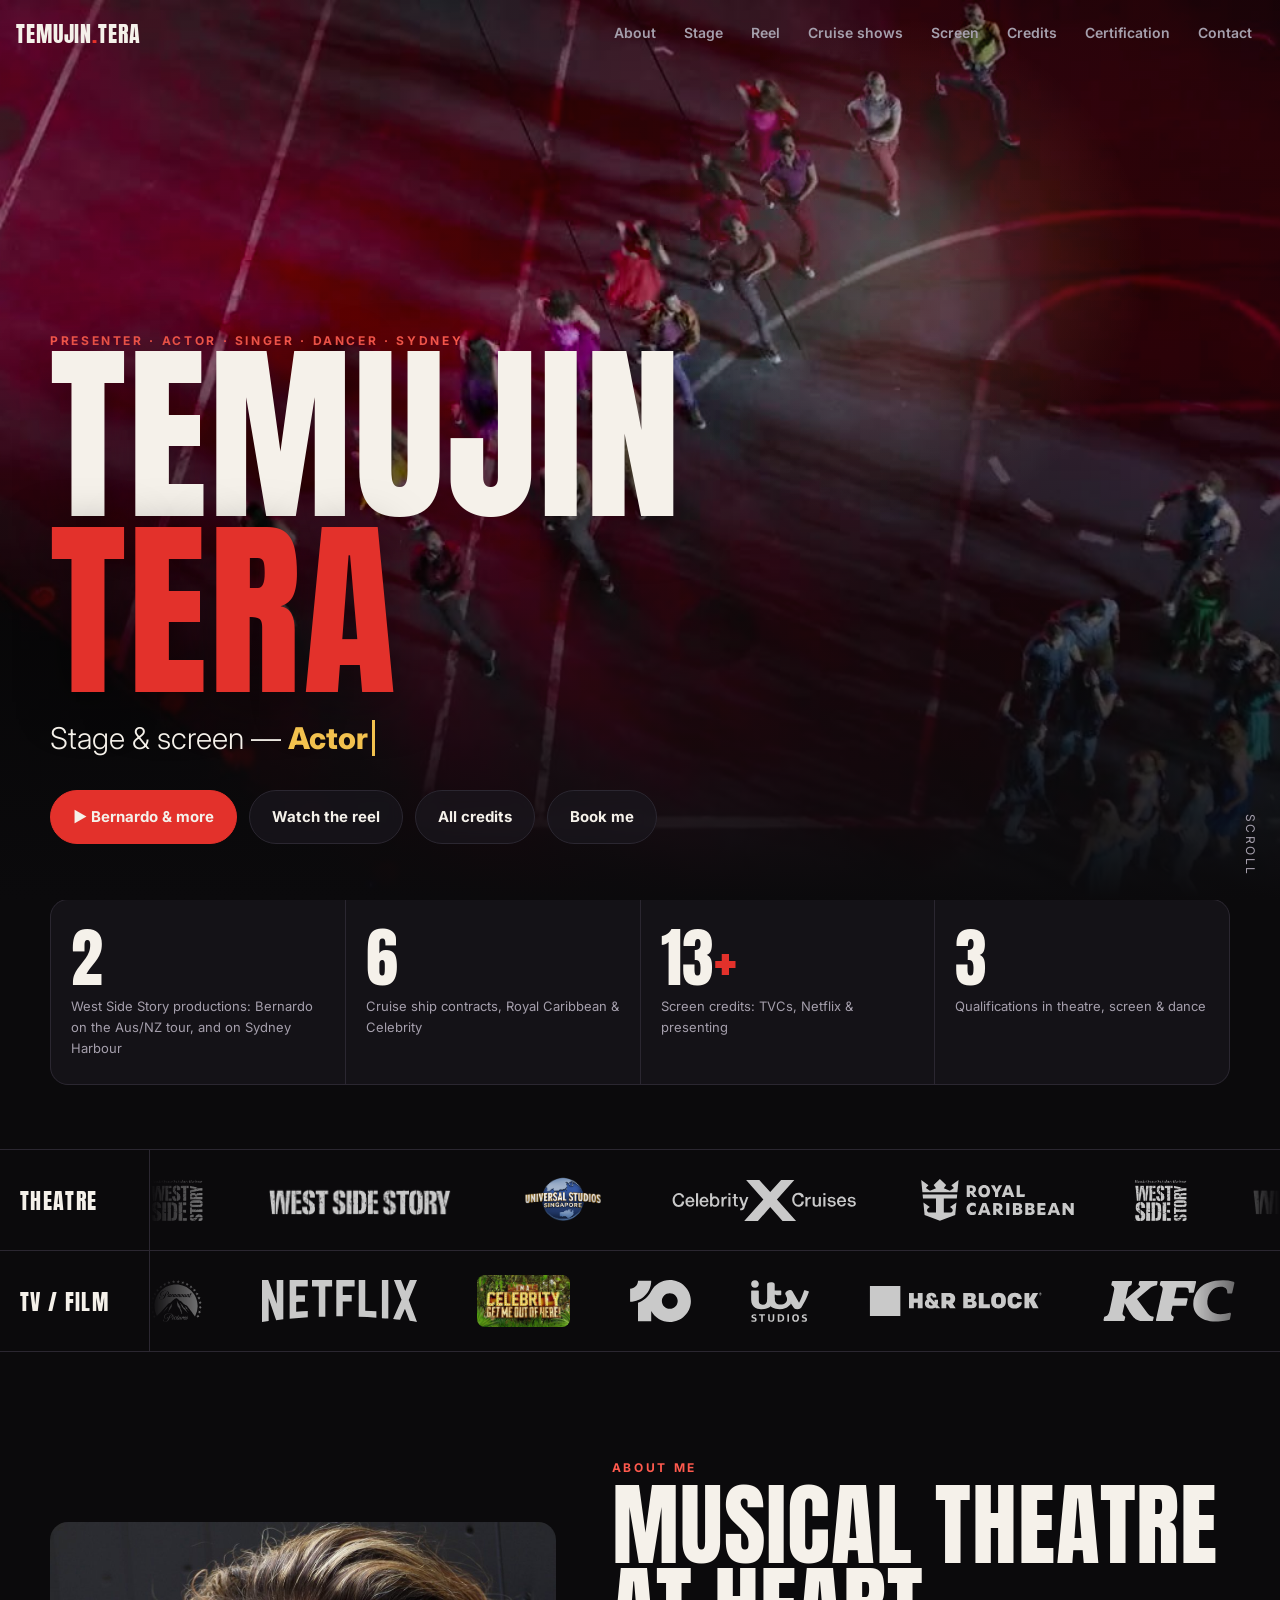
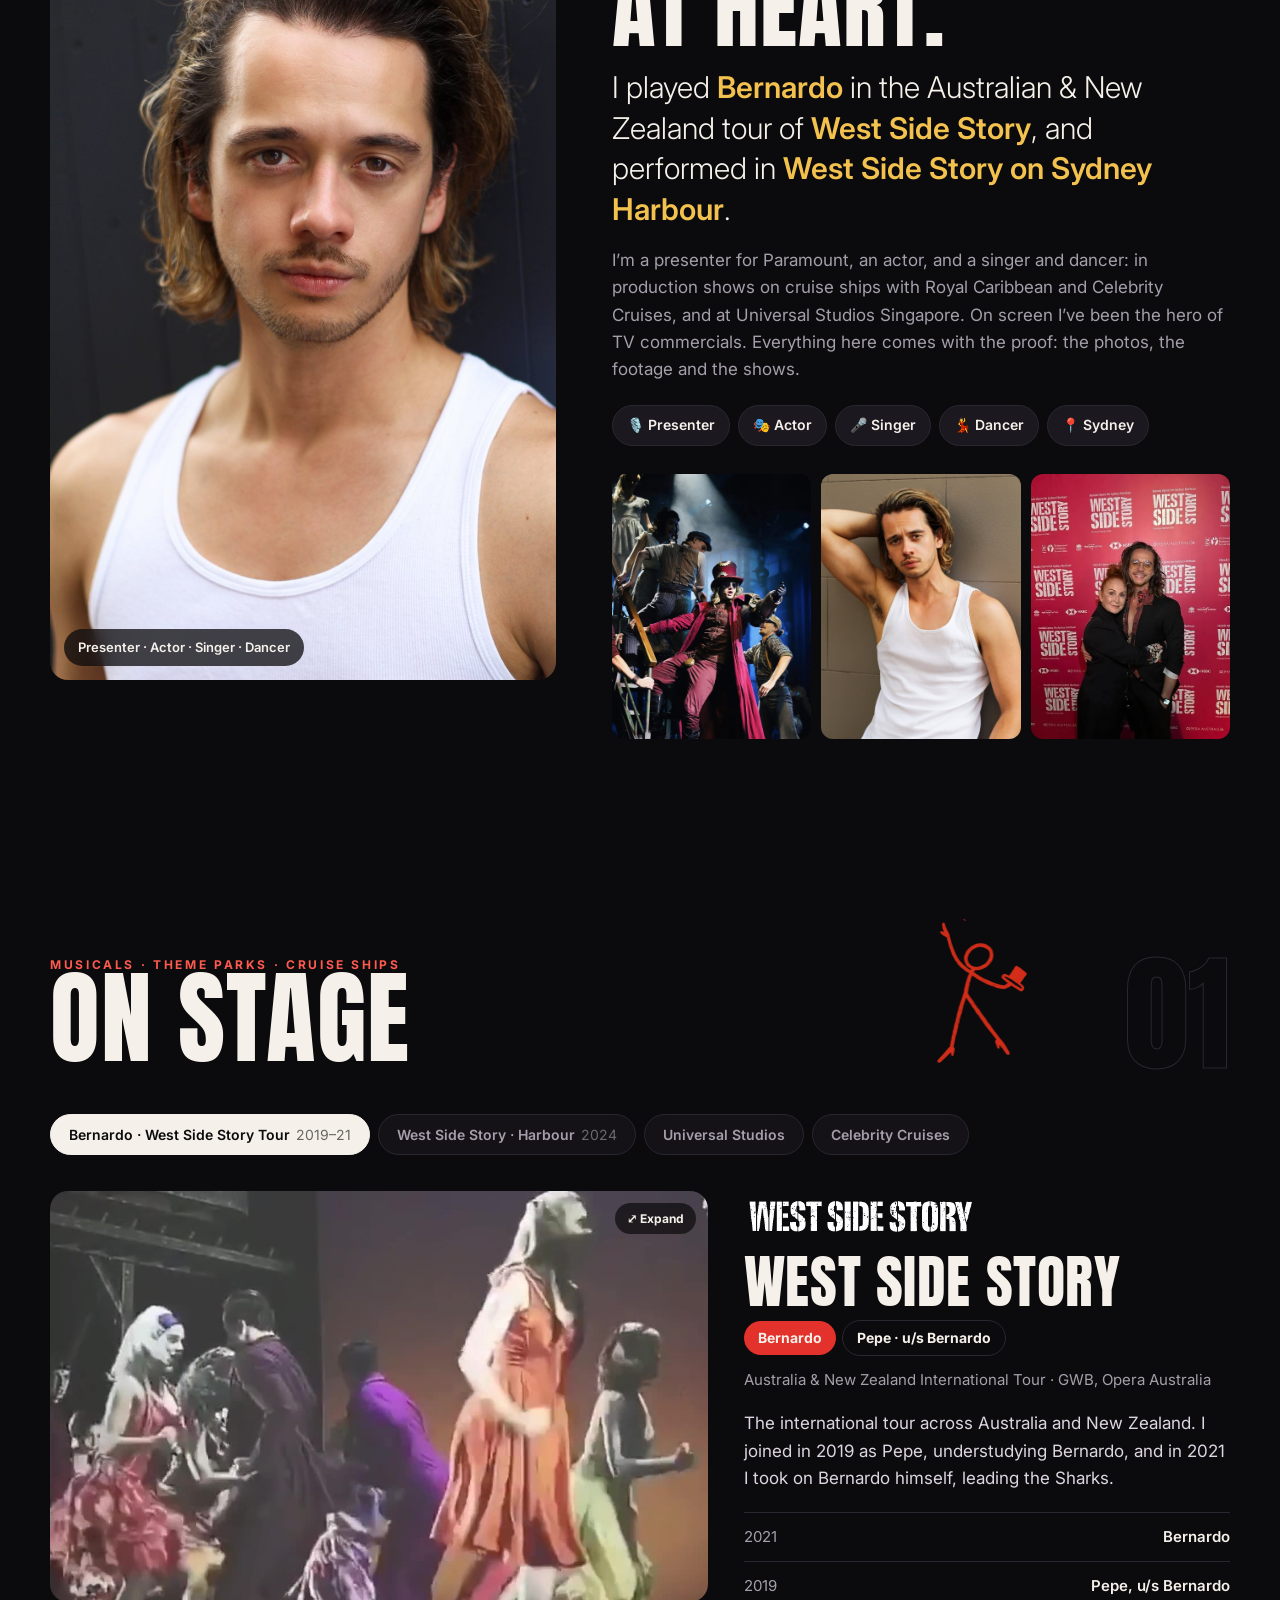
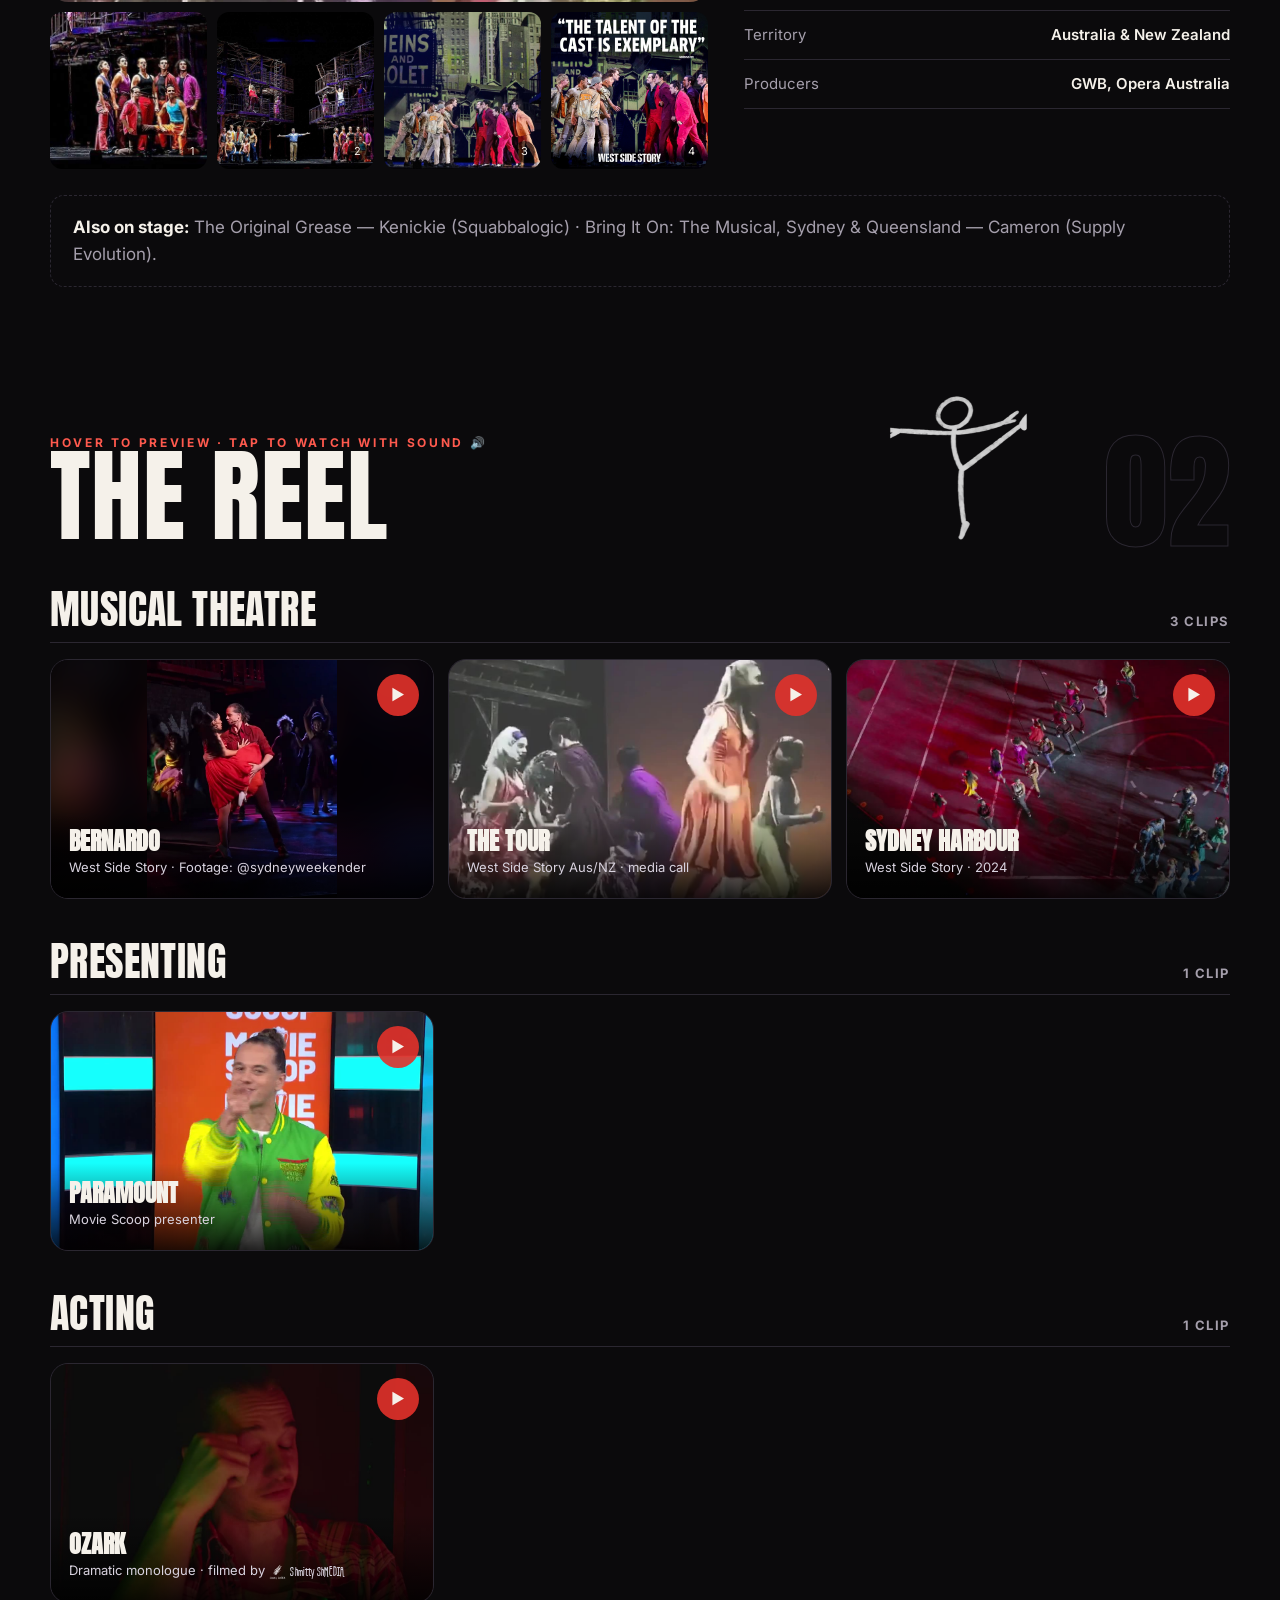
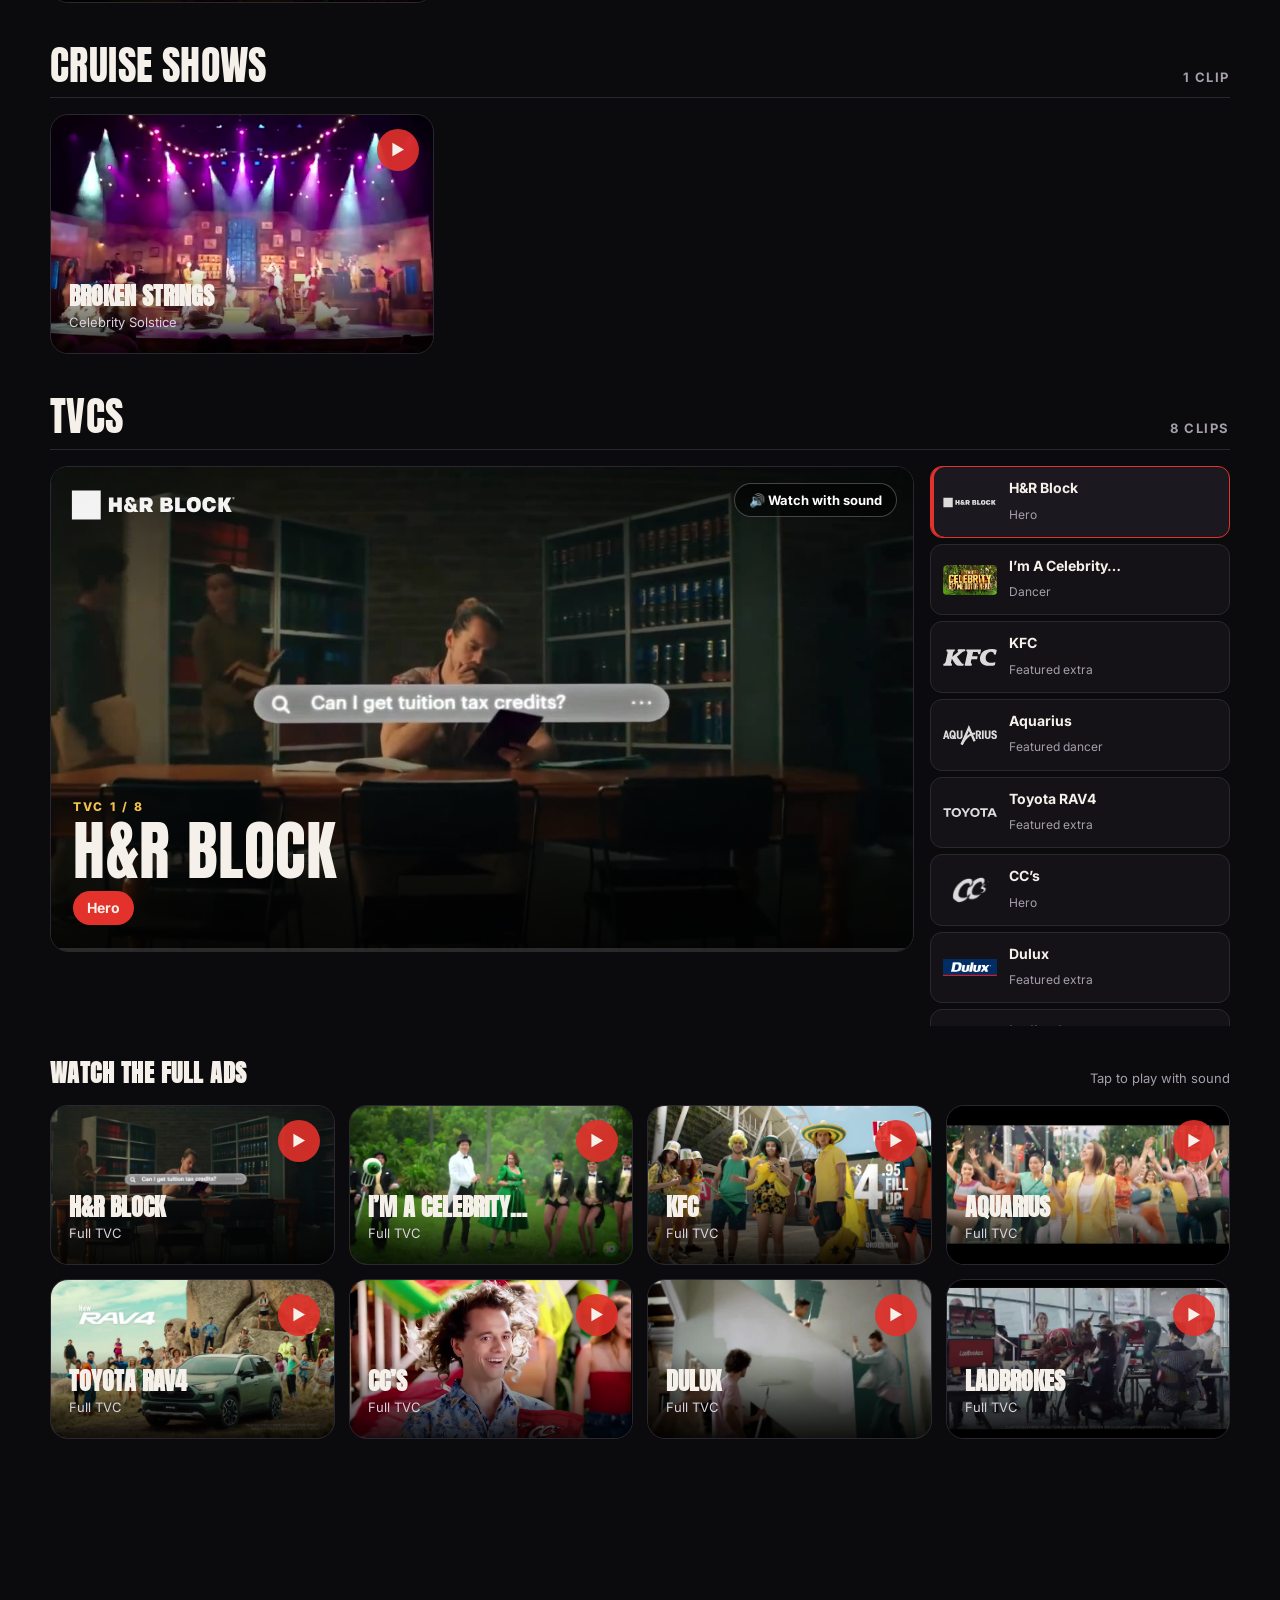
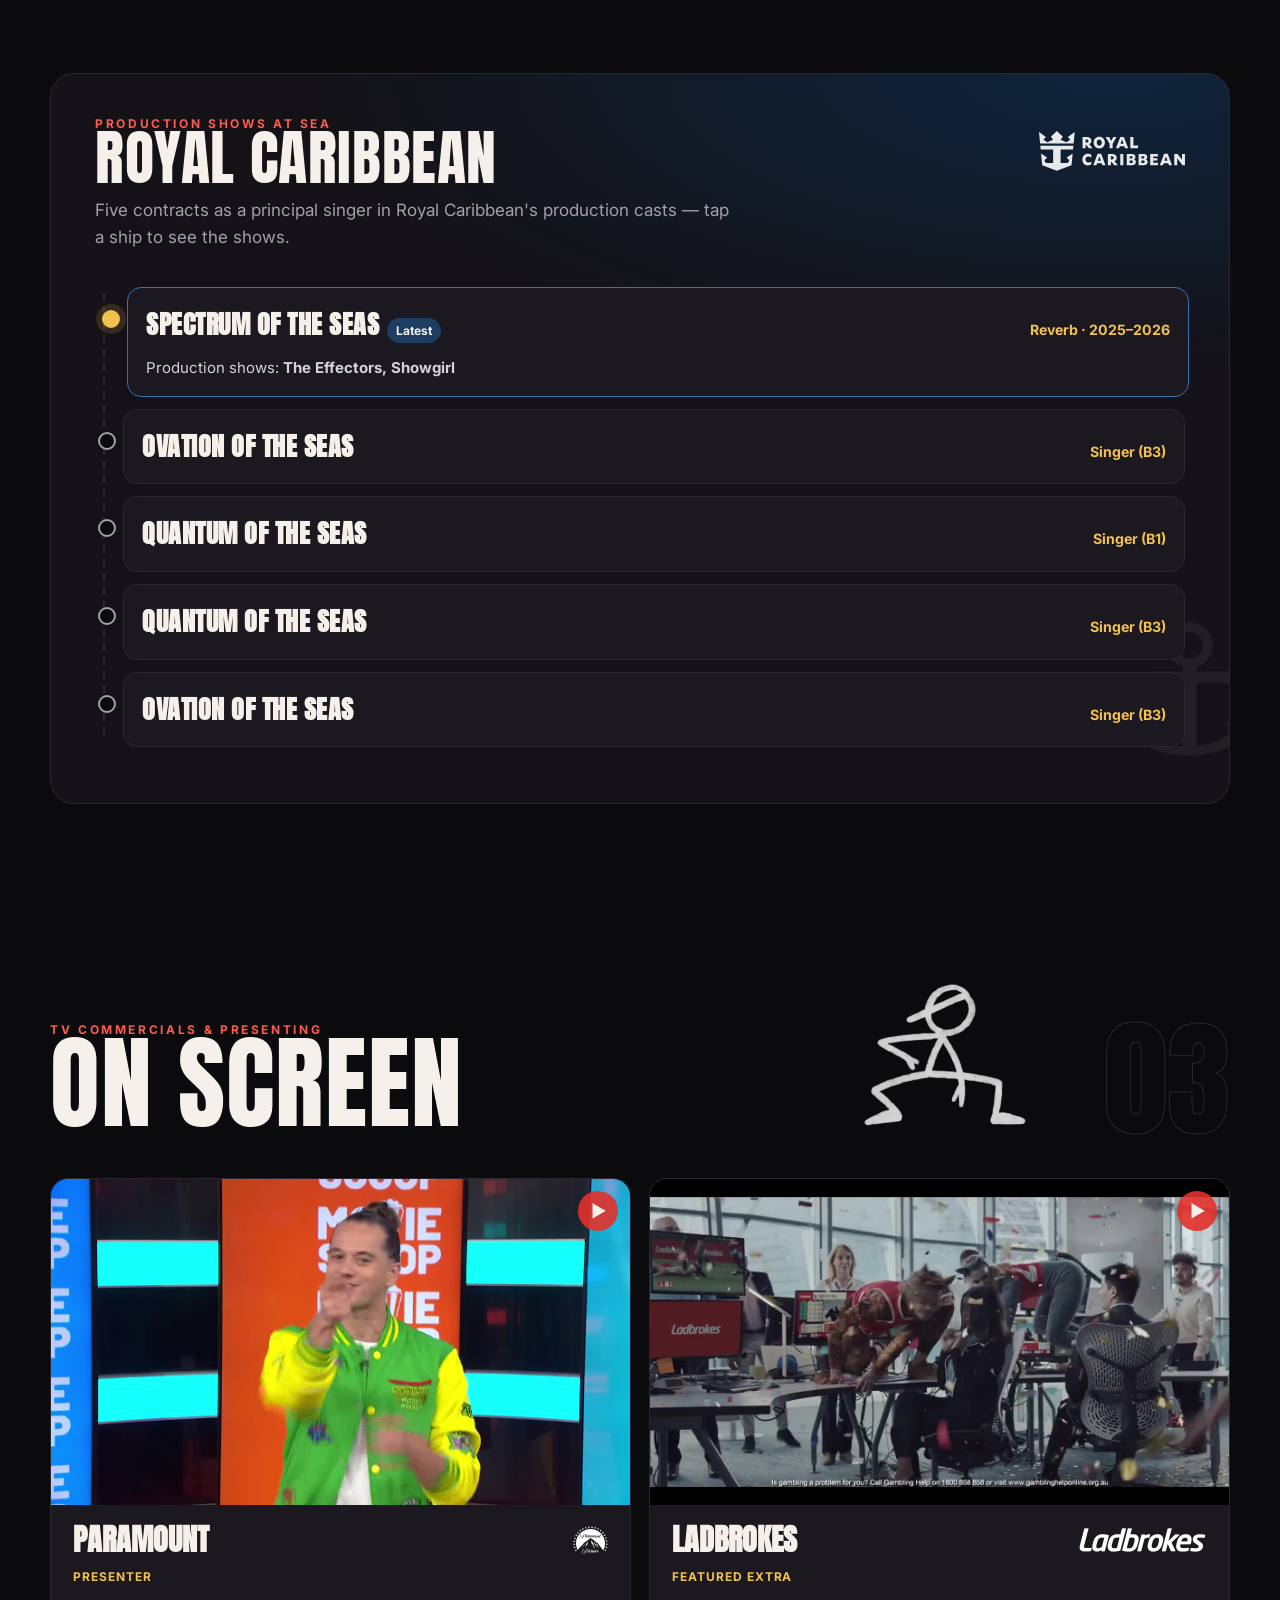
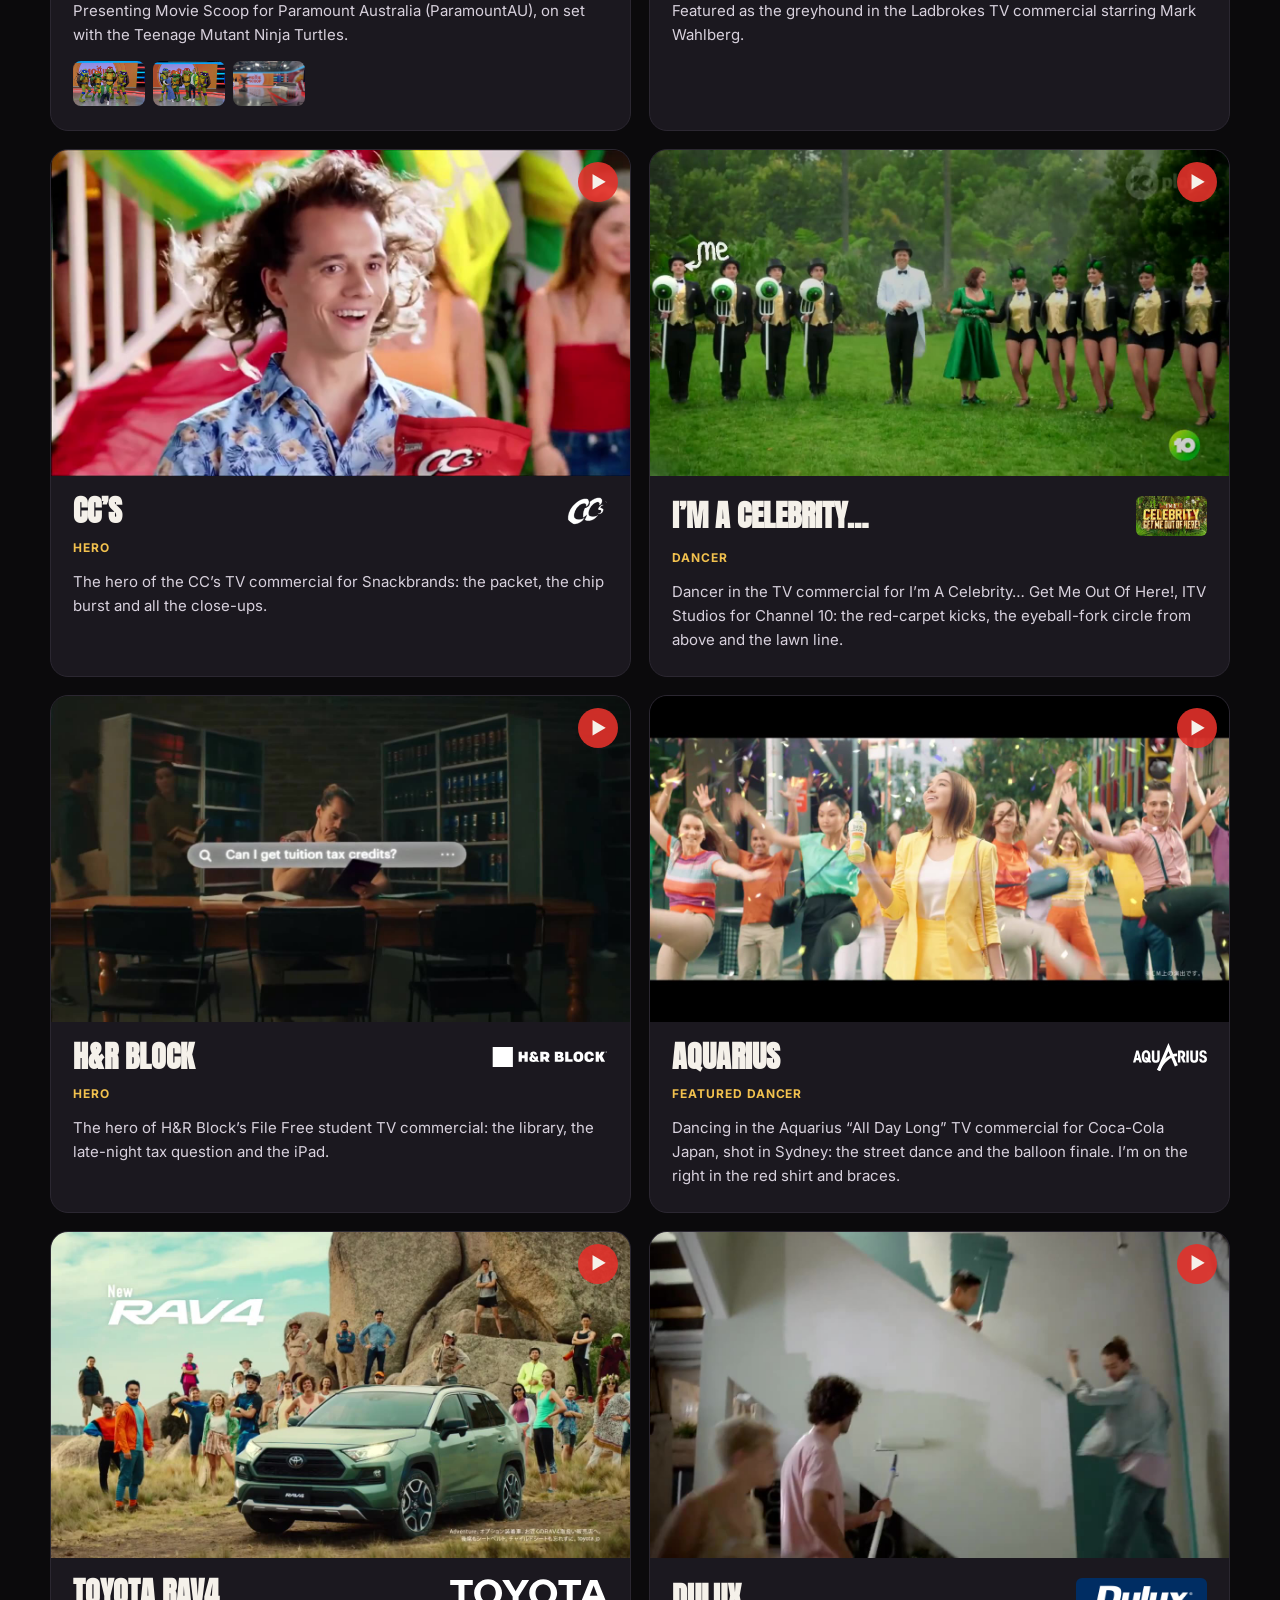
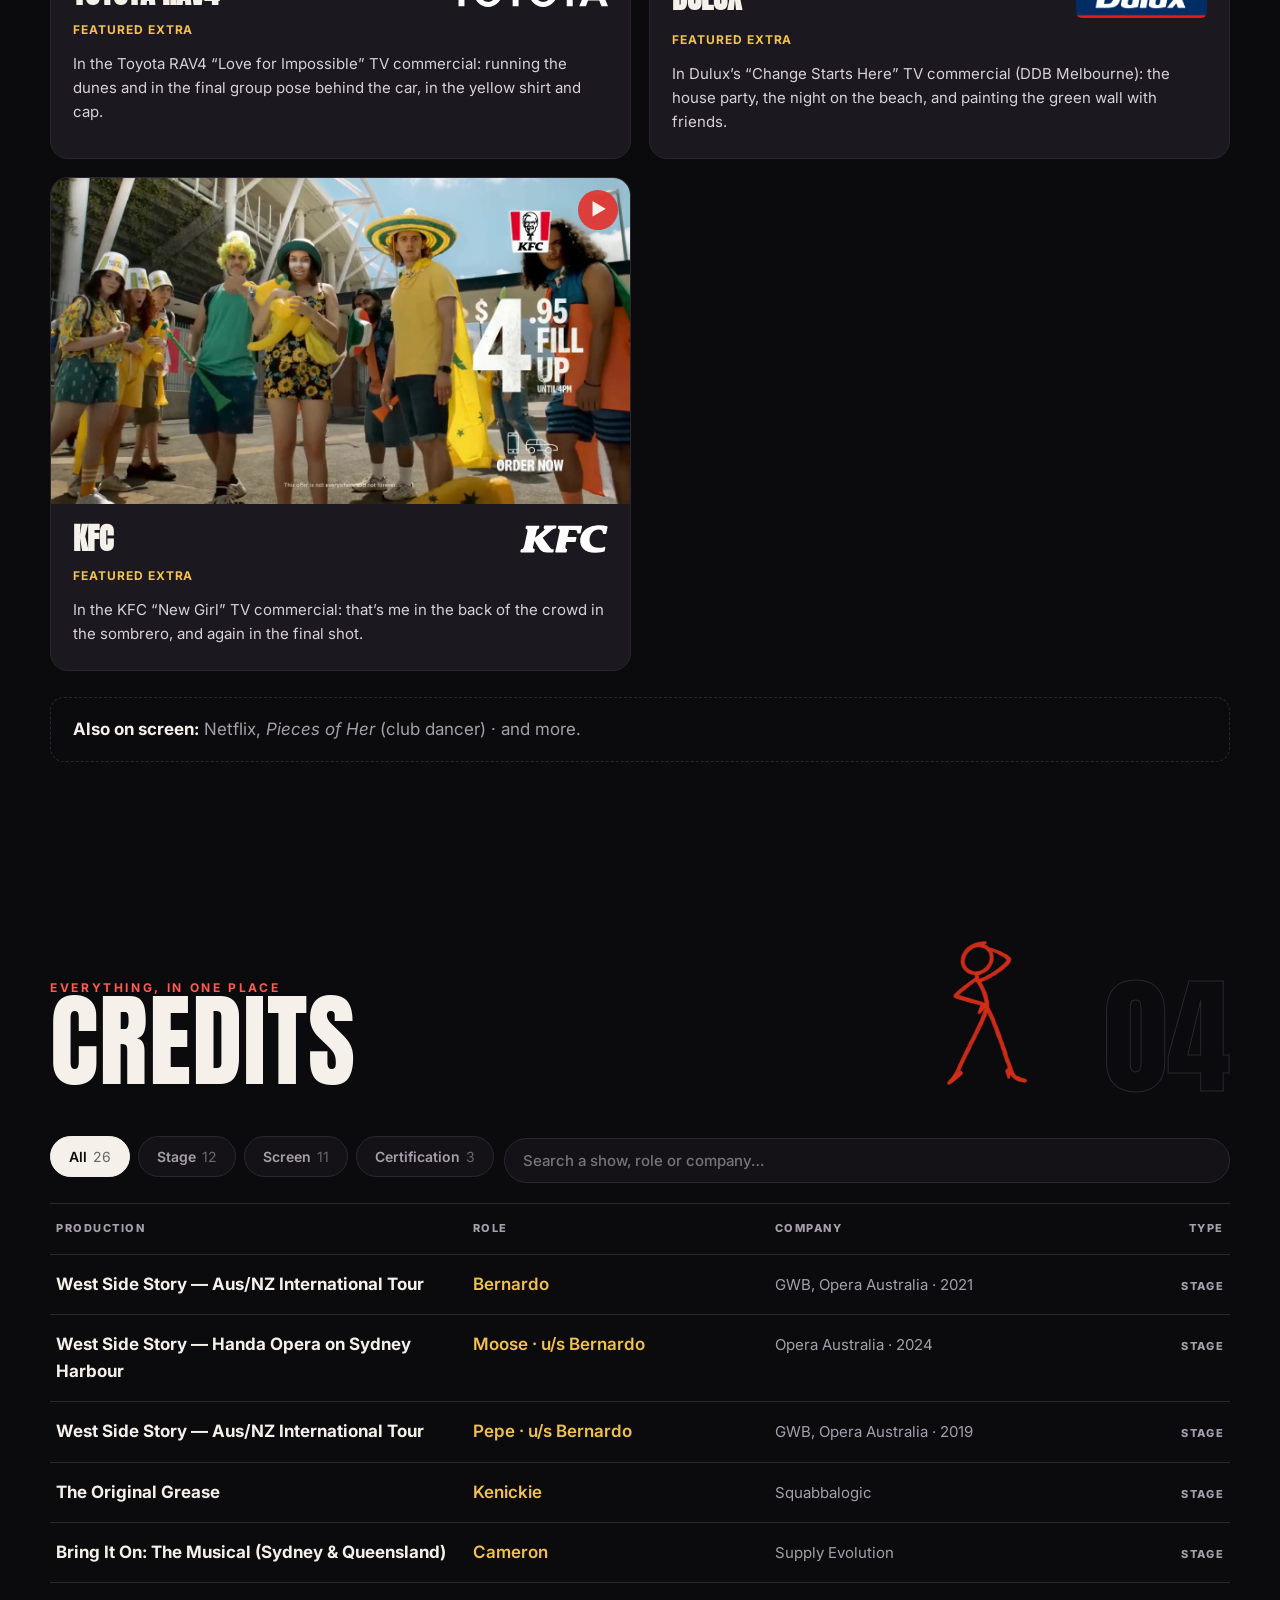
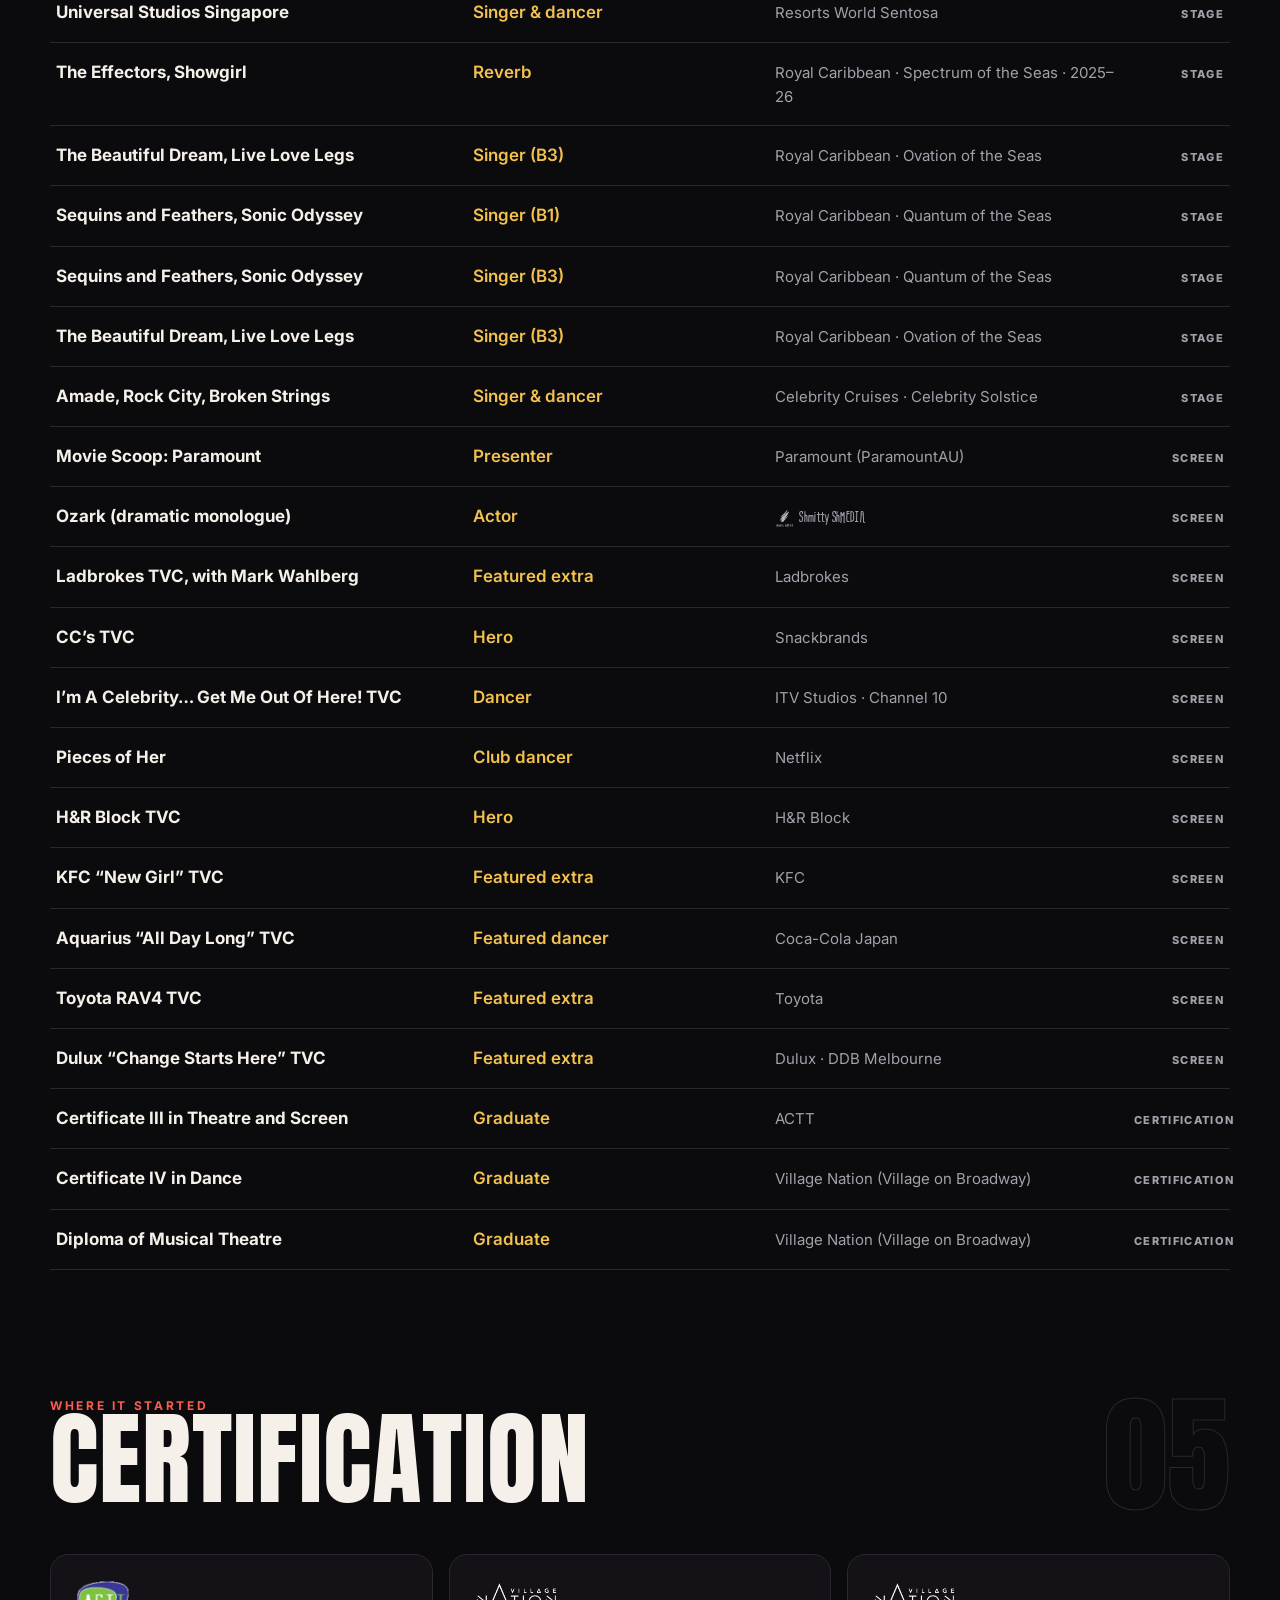
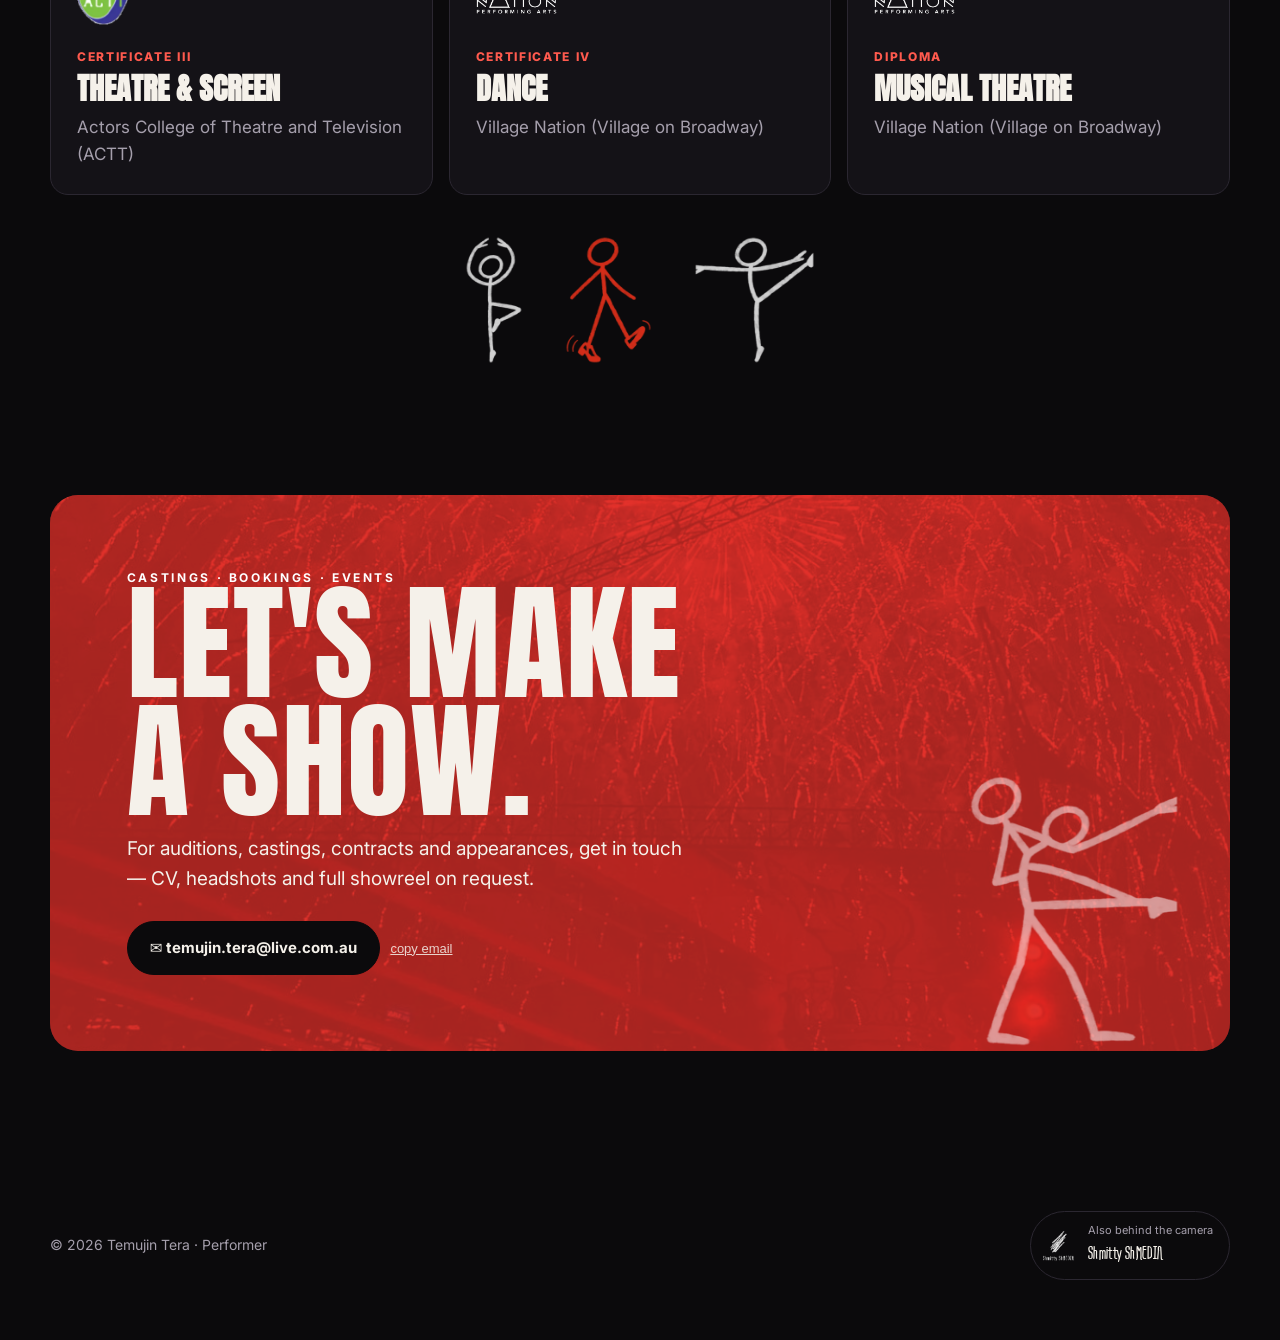
==== commit 090aa793: "Tab icon: headshot" ====
--- a/index.html
+++ b/index.html
@@ -7,8 +7,10 @@
 <meta name="description" content="Temujin Tera — presenter, actor, singer and dancer. Bernardo in West Side Story (Aus/NZ tour), West Side Story on Sydney Harbour, Paramount presenter, cruise ship and Universal Studios Singapore performer.">
 <meta property="og:title" content="Temujin Tera · Performer">
 <meta property="og:description" content="Presenter, actor, singer and dancer. Bernardo in West Side Story.">
-<meta property="og:image" content="img-portrait.jpg">
-<link rel="icon" href="img-portrait.jpg">
+<meta property="og:image" content="https://temujintera.github.io/github.io/img-portrait.jpg">
+<link rel="icon" type="image/png" sizes="32x32" href="favicon-headshot-32.png?v=2">
+<link rel="icon" type="image/png" sizes="256x256" href="favicon-headshot.png?v=2">
+<link rel="apple-touch-icon" href="apple-touch-headshot.png?v=2">
 <link rel="preconnect" href="https://fonts.googleapis.com"><link rel="preconnect" href="https://fonts.gstatic.com" crossorigin>
 <link href="https://fonts.googleapis.com/css2?family=Anton&family=Inter:wght@300;400;600;700;800&display=swap" rel="stylesheet">
 <link rel="stylesheet" href="style.css?v=17">
